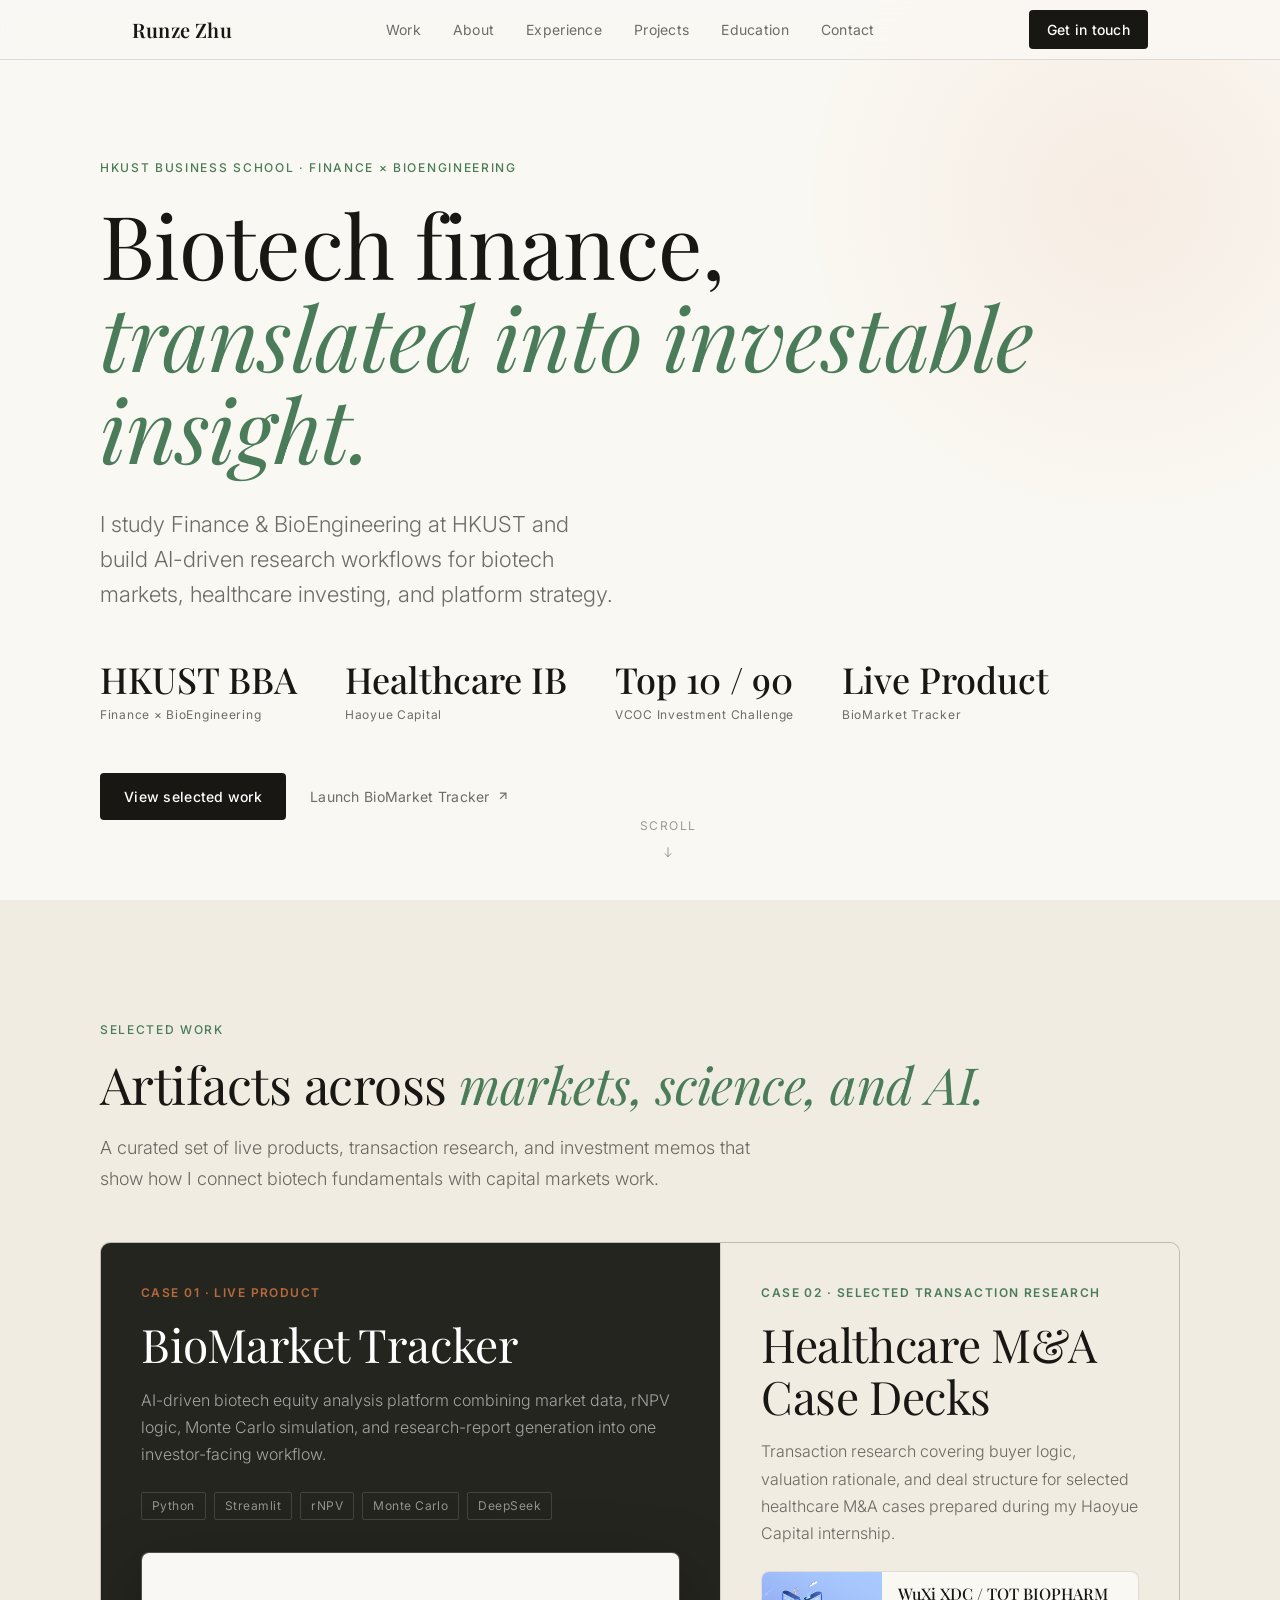
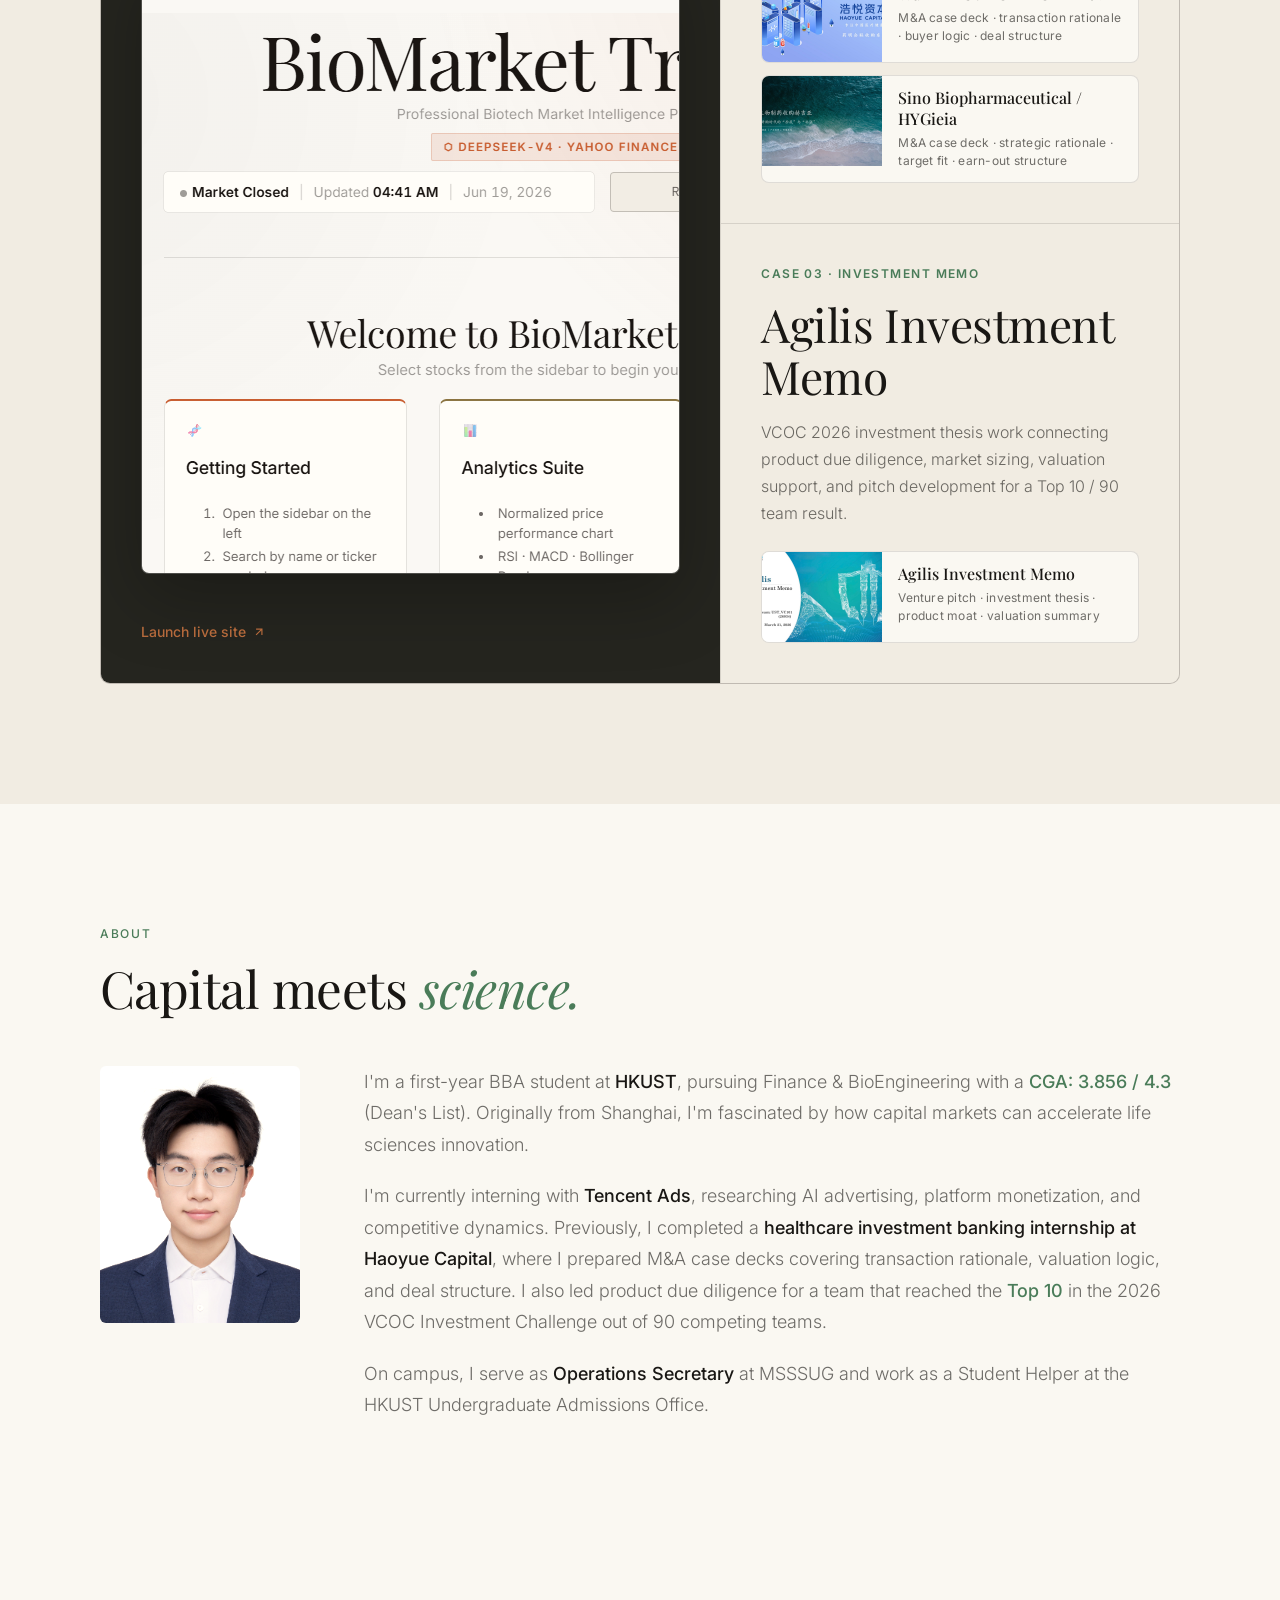
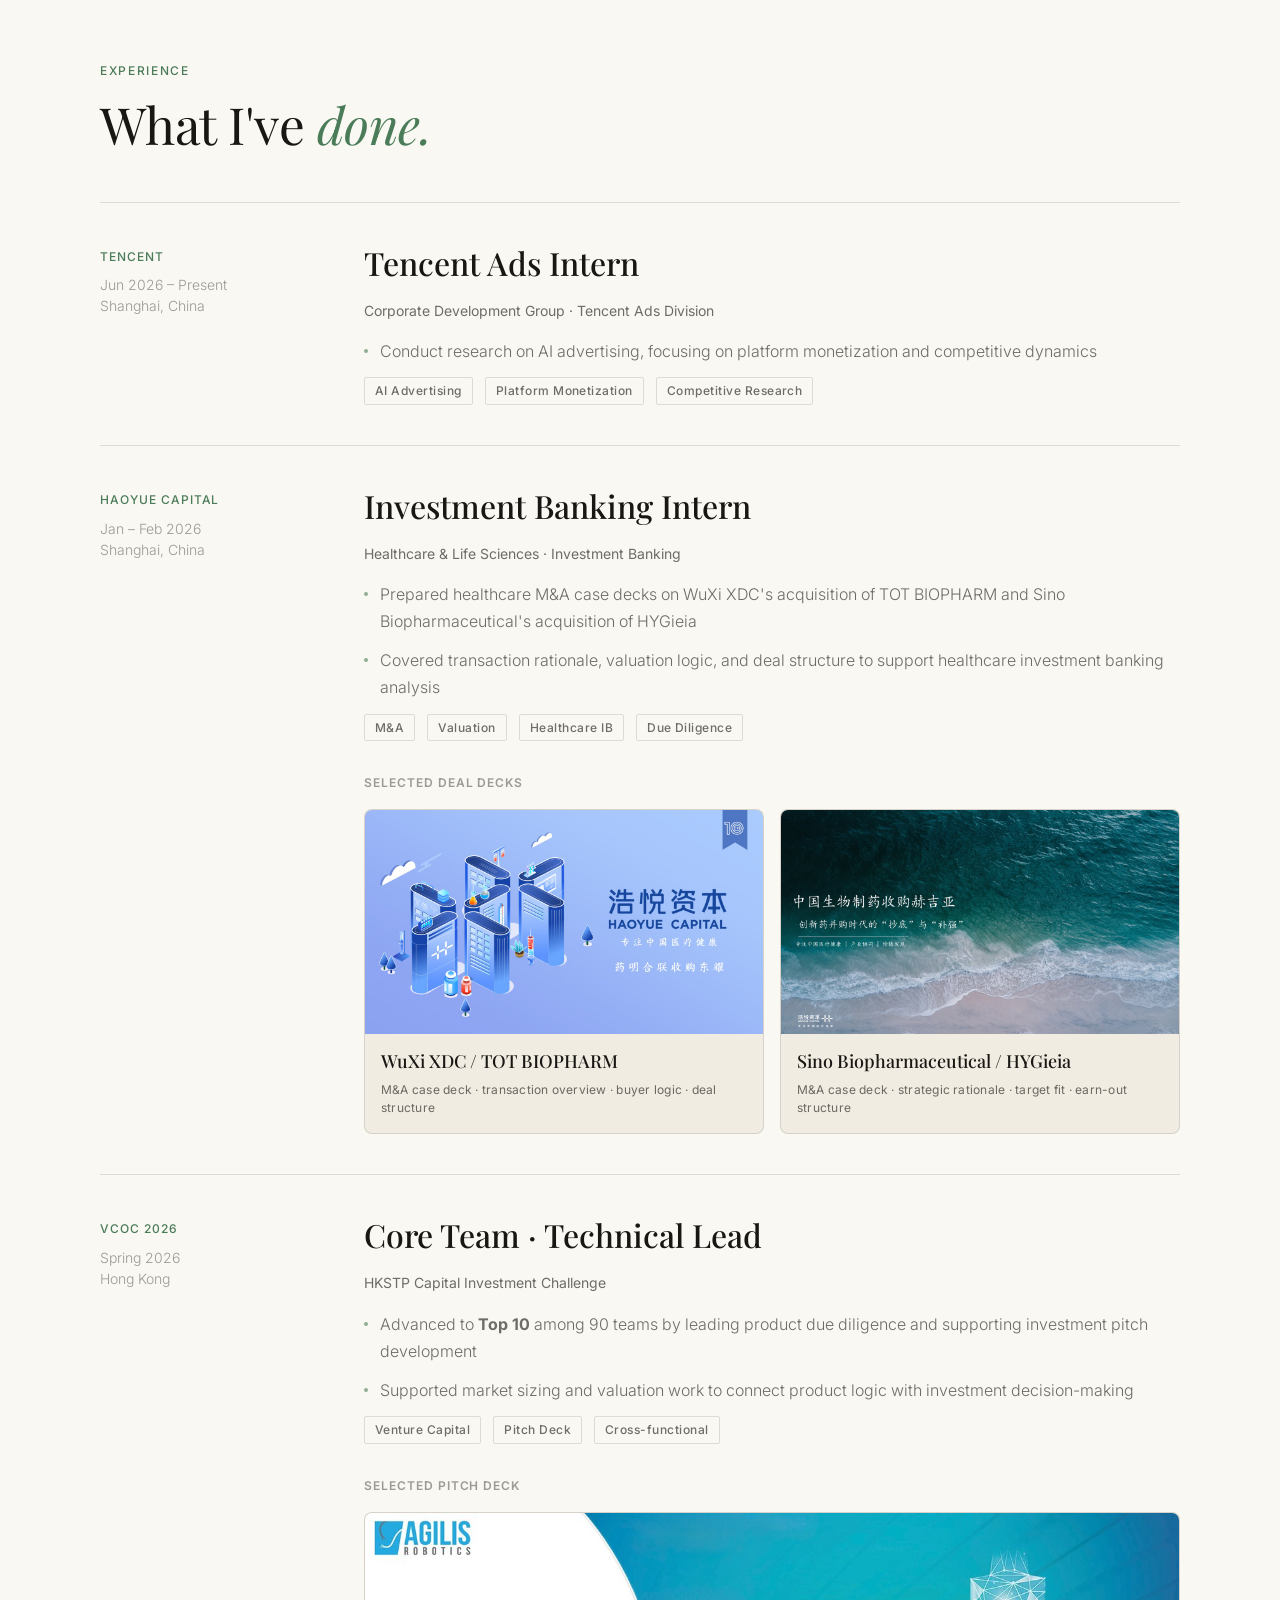
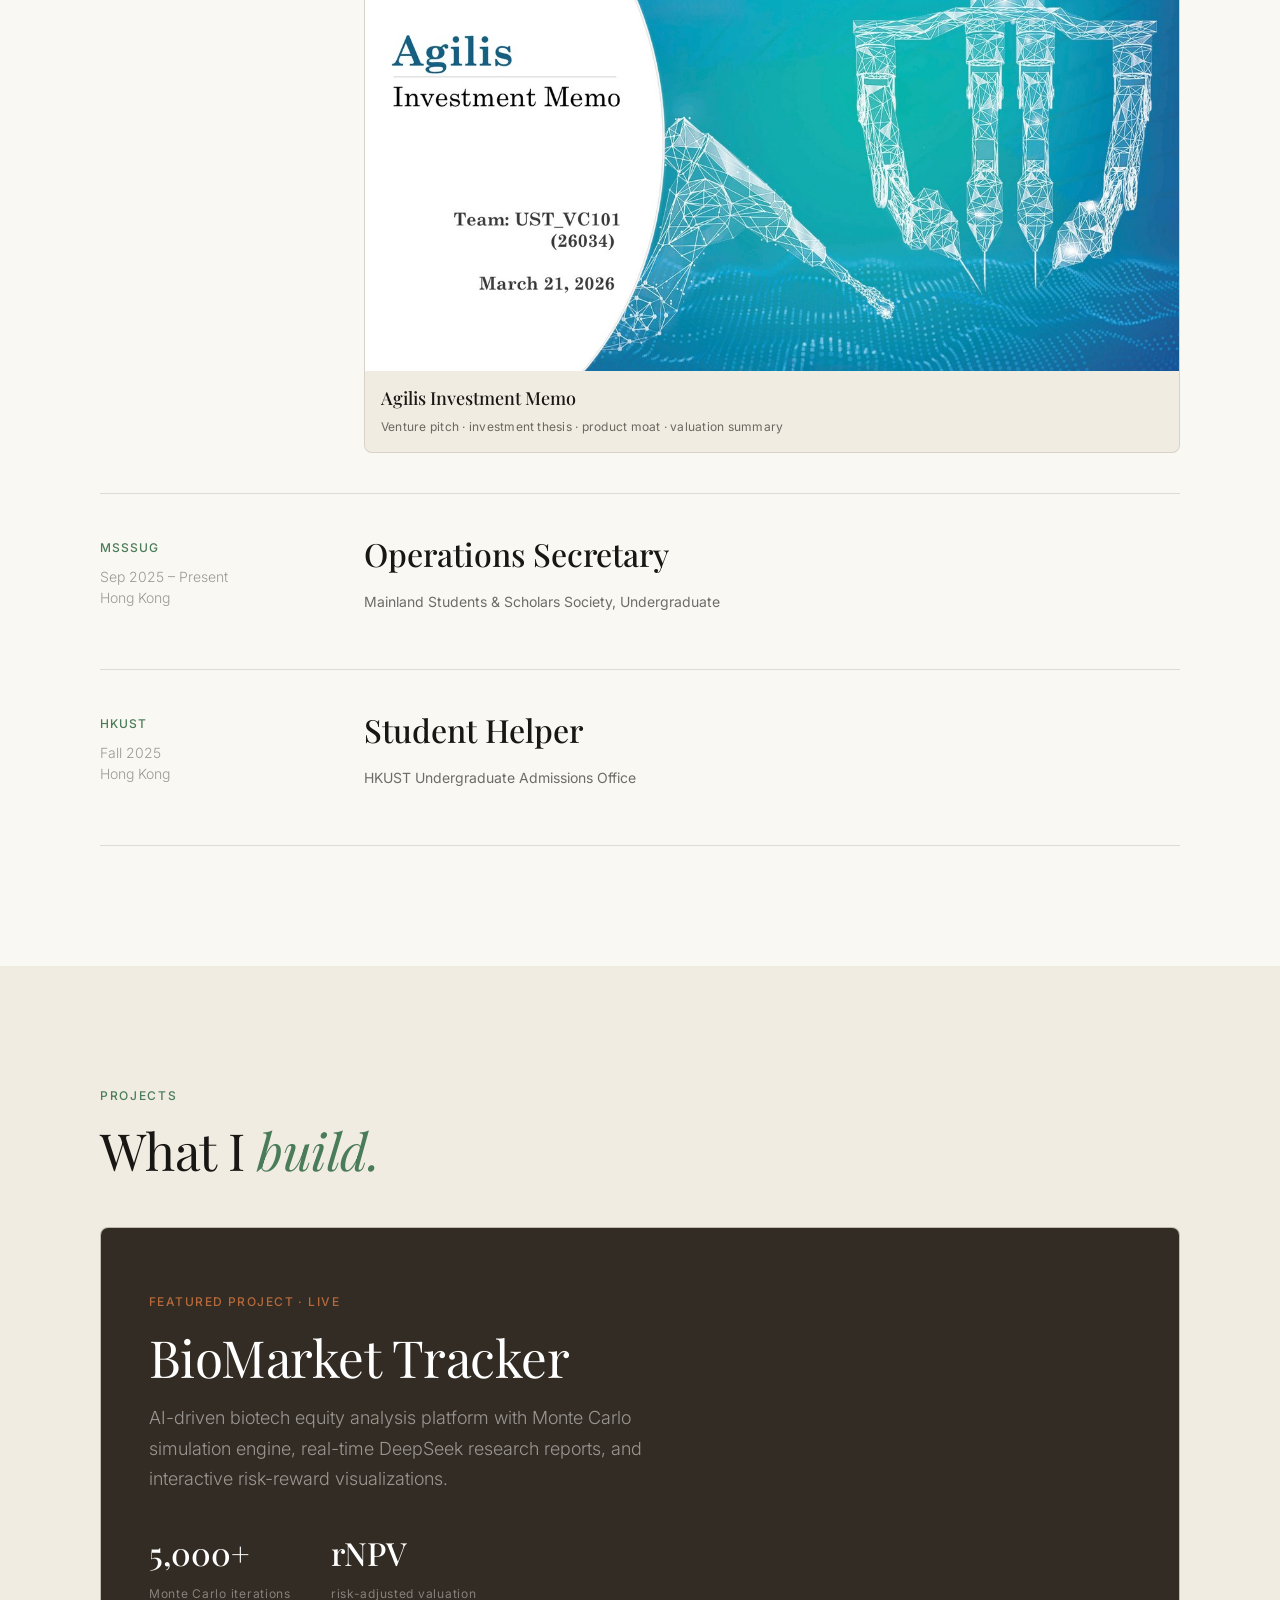
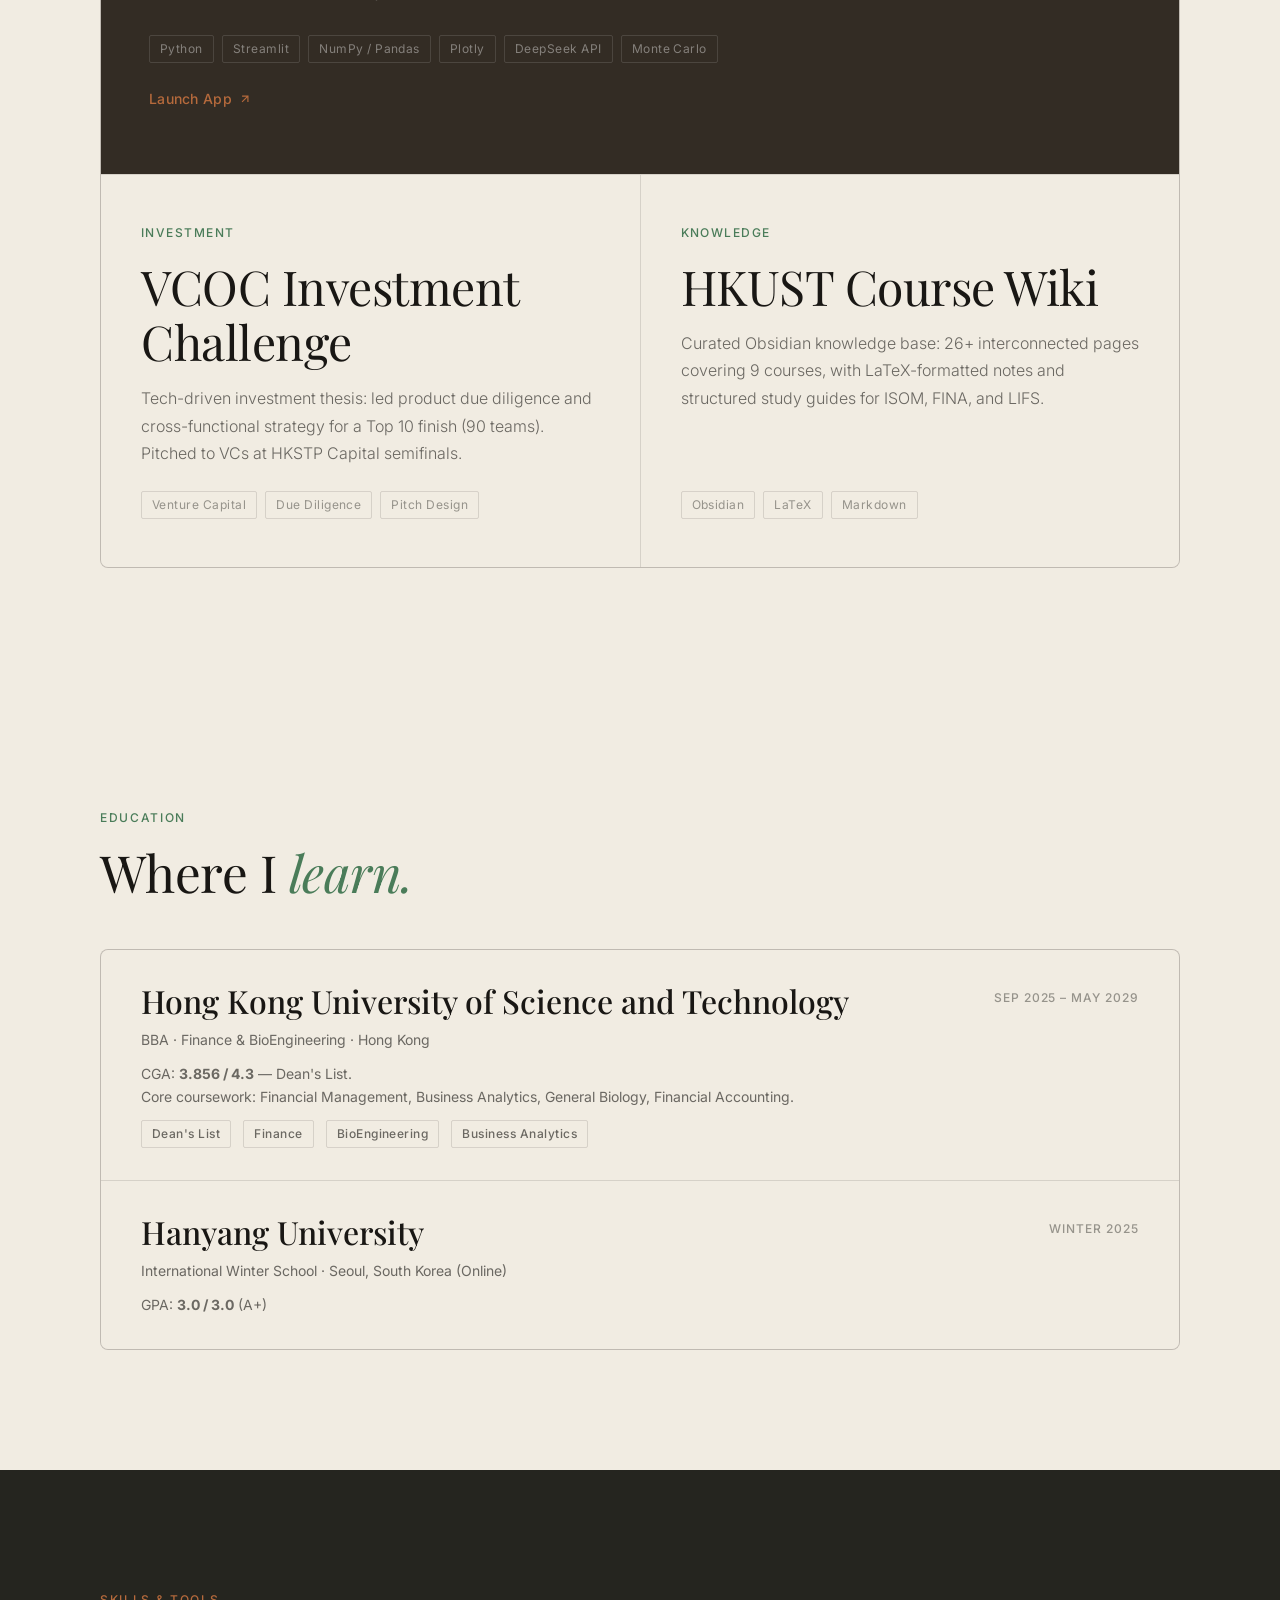
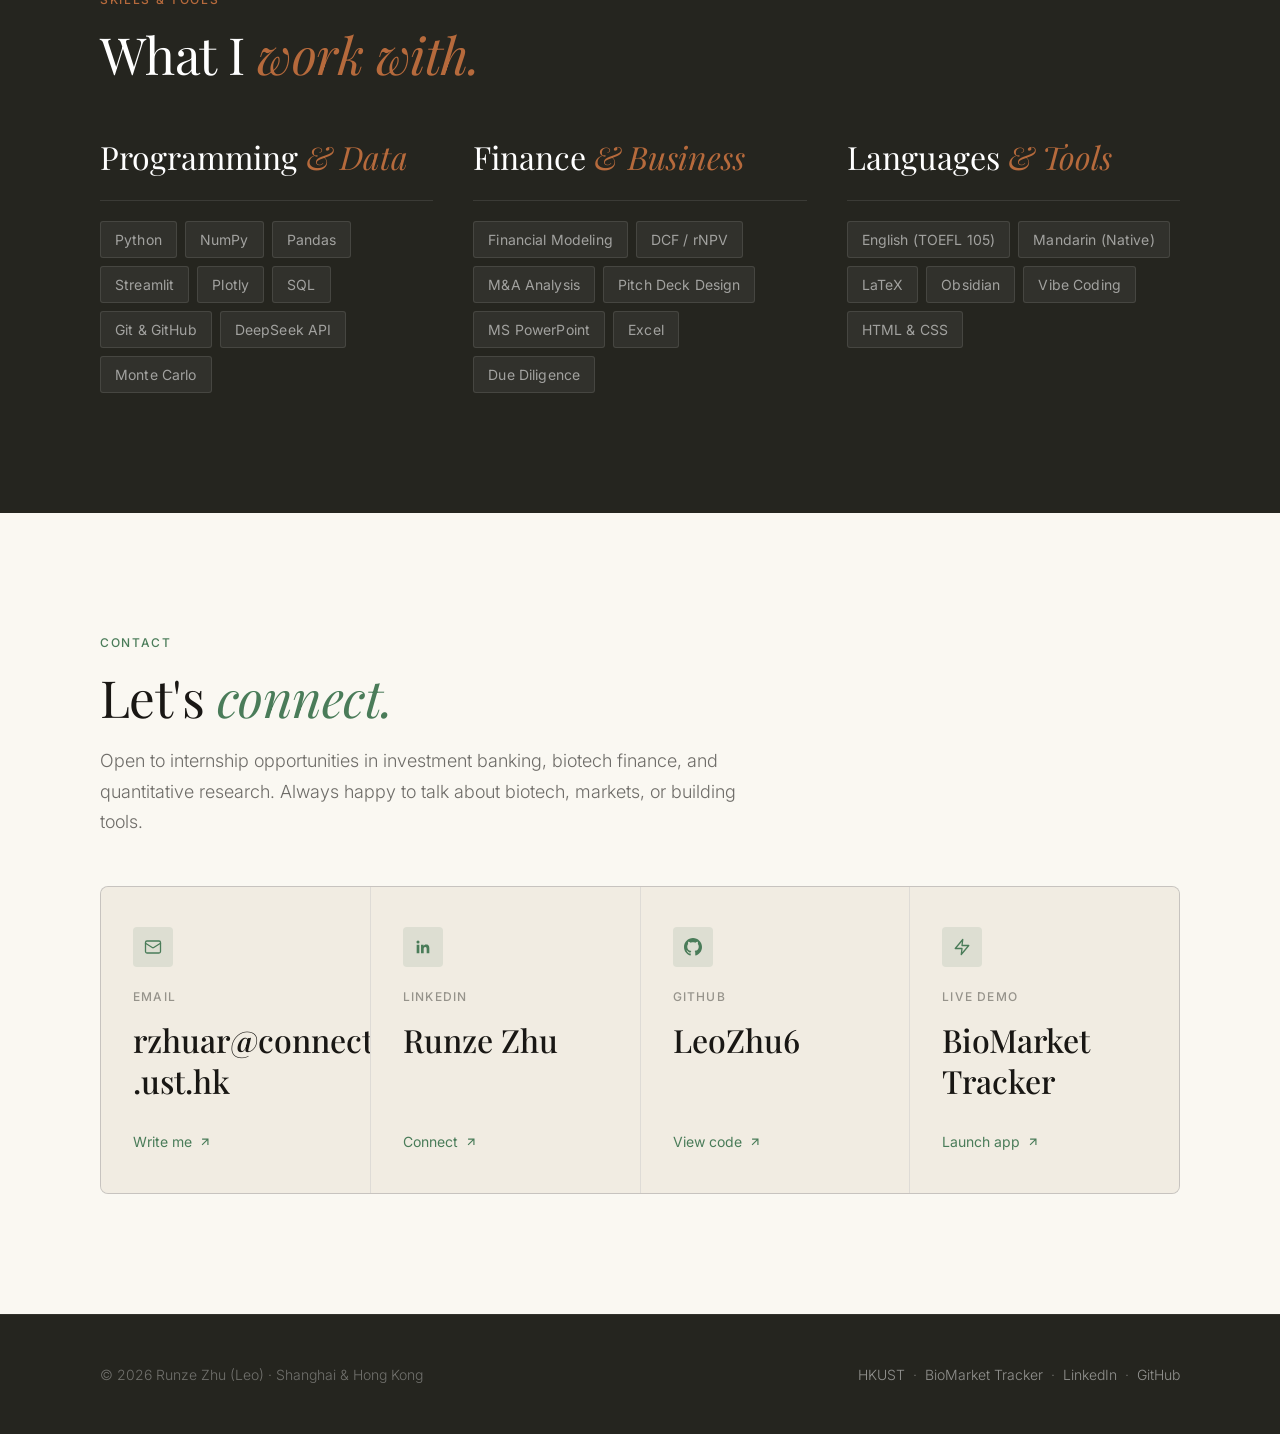
==== index.html @ 8b4eab49 "perf: add image dimensions" ====
<!DOCTYPE html>
<html lang="en">
<head>
<meta charset="UTF-8">
<meta name="viewport" content="width=device-width, initial-scale=1.0">
<meta name="description" content="Runze Zhu is an HKUST BBA student studying Finance and BioEngineering, building AI-driven biotech market analytics tools and working across healthcare investment banking, venture research, and platform strategy.">
<meta property="og:title" content="Runze Zhu — Biotech Finance Builder">
<meta property="og:description" content="Finance, biotechnology, and AI-driven research workflows — from healthcare M&A case decks to BioMarket Tracker.">
<meta property="og:type" content="website">
<meta property="og:url" content="https://leozhu6.github.io/">
<meta name="twitter:card" content="summary_large_image">
<meta name="twitter:title" content="Runze Zhu — Biotech Finance Builder">
<meta name="twitter:description" content="HKUST BBA student building at the intersection of biotech finance and AI analytics.">
<title>Runze Zhu — Biotech Finance Builder</title>
<link rel="preconnect" href="https://fonts.googleapis.com">
<link rel="preconnect" href="https://fonts.gstatic.com" crossorigin>
<link href="https://fonts.googleapis.com/css2?family=Playfair+Display:ital,wght@0,400;0,500;0,600;0,700;1,400;1,500;1,600&family=Inter:wght@300;400;450;500;600&display=swap" rel="stylesheet">
<style>
  /* ============================================
     Anthropic Design System
     ============================================ */
  :root {
    /* Colors */
    --bg:           #FAF8F2;
    --bg-warm:      #F1ECE2;
    --bg-dark:      #25251F;
    --bg-mid:       #E8E0D3;
    --ink:          #191714;
    --ink-60:       rgba(25,23,20,0.62);
    --ink-40:       rgba(25,23,20,0.42);
    --ink-20:       rgba(25,23,20,0.12);
    --accent:       #4A7C59;
    --accent-warm:  #B66A3C;
    --accent-dim:   rgba(74,124,89,0.12);
    --snow:         #ffffff;
    --border:       rgba(25,23,20,0.12);

    /* Typography */
    --serif:  'Playfair Display', 'Georgia', 'Times New Roman', serif;
    --sans:   'Inter', ui-sans-serif, system-ui, -apple-system, sans-serif;

    /* Scale */
    --text-xs:   12px;
    --text-sm:   14px;
    --text-base: 16px;
    --text-md:   18px;
    --text-lg:   22px;
    --text-xl:   32px;
    --text-2xl:  48px;
    --text-3xl:  64px;
    --text-4xl:  88px;

    /* Space */
    --sp-4:   4px;
    --sp-8:   8px;
    --sp-12:  12px;
    --sp-16:  16px;
    --sp-20:  20px;
    --sp-24:  24px;
    --sp-32:  32px;
    --sp-40:  40px;
    --sp-48:  48px;
    --sp-64:  64px;
    --sp-80:  80px;
    --sp-120: 120px;
    --sp-160: 160px;

    /* Layout */
    --max-w: 1080px;
    --max-w-text: 680px;

    /* Motion */
    --ease:  cubic-bezier(0.16, 1, 0.3, 1);
    --ease-out: cubic-bezier(0.0, 0.0, 0.2, 1);
    --dur:   0.6s;
    --dur-fast: 0.2s;
  }

  /* ============================================
     Reset & Base
     ============================================ */
  *, *::before, *::after {
    margin: 0; padding: 0;
    box-sizing: border-box;
  }

  html {
    scroll-behavior: smooth;
    -webkit-font-smoothing: antialiased;
    -moz-osx-font-smoothing: grayscale;
  }

  body {
    font-family: var(--sans);
    font-size: var(--text-base);
    font-weight: 400;
    line-height: 1.65;
    color: var(--ink);
    background: var(--bg);
  }

  .cursor-orb,
  .cursor-ring,
  .cursor-dot {
    position: fixed;
    left: 0;
    top: 0;
    z-index: 999;
    pointer-events: none;
    opacity: 0;
    transform: translate3d(-50%, -50%, 0);
    transition: opacity 0.18s var(--ease-out);
    will-change: transform, opacity;
  }

  .cursor-orb {
    width: 180px;
    height: 180px;
    border-radius: 50%;
    background:
      radial-gradient(circle, rgba(224,120,72,0.22) 0%, rgba(224,120,72,0.08) 38%, transparent 72%);
    mix-blend-mode: multiply;
    filter: blur(1px);
  }

  .cursor-ring {
    width: 38px;
    height: 38px;
    border: 1px solid rgba(26,21,18,0.34);
    border-radius: 50%;
  }

  .cursor-dot {
    width: 7px;
    height: 7px;
    border-radius: 50%;
    background: var(--accent);
  }

  body.cursor-active .cursor-orb,
  body.cursor-active .cursor-ring,
  body.cursor-active .cursor-dot {
    opacity: 1;
  }

  body.cursor-hover .cursor-ring {
    width: 58px;
    height: 58px;
    border-color: rgba(200,93,48,0.62);
  }

  body.cursor-hover .cursor-dot {
    opacity: 0.38;
  }

  img { max-width: 100%; display: block; }

  a:focus-visible,
  button:focus-visible {
    outline: 2px solid var(--accent);
    outline-offset: 4px;
  }

  /* ============================================
     Nav
     ============================================ */
  .nav {
    position: fixed;
    top: 0; left: 0; right: 0;
    z-index: 200;
    height: 60px;
    background: rgba(250,248,244,0.88);
    backdrop-filter: blur(16px) saturate(180%);
    -webkit-backdrop-filter: blur(16px) saturate(180%);
    border-bottom: 1px solid var(--border);
    transition: background var(--dur-fast) var(--ease-out);
  }

  .nav-inner {
    max-width: var(--max-w);
    margin: 0 auto;
    height: 100%;
    padding: 0 var(--sp-32);
    display: flex;
    align-items: center;
    justify-content: space-between;
  }

  .nav-logo {
    font-family: var(--serif);
    font-size: 20px;
    font-weight: 600;
    letter-spacing: 0.01em;
    color: var(--ink);
    text-decoration: none;
  }

  .nav-links {
    display: flex;
    align-items: center;
    gap: var(--sp-32);
    list-style: none;
  }

  .nav-links a {
    font-family: var(--sans);
    font-size: var(--text-sm);
    font-weight: 400;
    letter-spacing: 0.02em;
    color: var(--ink-60);
    text-decoration: none;
    transition: color var(--dur-fast) var(--ease-out);
  }

  .nav-links a:hover { color: var(--ink); }

  .nav-btn {
    font-family: var(--sans);
    font-size: var(--text-sm);
    font-weight: 500;
    letter-spacing: 0.02em;
    color: var(--snow);
    background: var(--ink);
    padding: 8px 18px;
    border-radius: 4px;
    text-decoration: none;
    transition: background var(--dur-fast) var(--ease-out);
  }

  .nav-btn:hover { background: var(--accent); }

  /* ============================================
     Scroll Reveal — base state
     ============================================ */
  .reveal {
    opacity: 0;
    transform: translateY(28px);
    transition: opacity var(--dur) var(--ease), transform var(--dur) var(--ease);
  }

  .reveal.visible {
    opacity: 1;
    transform: translateY(0);
  }

  .reveal-delay-1 { transition-delay: 0.10s; }
  .reveal-delay-2 { transition-delay: 0.20s; }
  .reveal-delay-3 { transition-delay: 0.30s; }
  .reveal-delay-4 { transition-delay: 0.40s; }
  .reveal-delay-5 { transition-delay: 0.50s; }

  /* ============================================
     Hero
     ============================================ */
  .hero {
    min-height: 100vh;
    display: flex;
    flex-direction: column;
    justify-content: flex-end;
    padding: 140px var(--sp-32) var(--sp-80);
    background: var(--bg);
    position: relative;
    overflow: hidden;
  }

  /* Subtle warm gradient orb */
  .hero::before {
    content: '';
    position: absolute;
    top: -120px; right: -160px;
    width: 640px; height: 640px;
    background: radial-gradient(circle, rgba(200,93,48,0.08) 0%, transparent 70%);
    pointer-events: none;
    animation: orb-drift 12s ease-in-out infinite alternate;
  }

  @keyframes orb-drift {
    from { transform: translate(0, 0) scale(1); }
    to   { transform: translate(-40px, 40px) scale(1.08); }
  }

  .hero-inner {
    max-width: var(--max-w);
    margin: 0 auto;
    width: 100%;
  }

  .hero-label {
    font-family: var(--sans);
    font-size: var(--text-xs);
    font-weight: 500;
    letter-spacing: 0.14em;
    text-transform: uppercase;
    color: var(--accent);
    margin-bottom: var(--sp-20);
    opacity: 0;
    animation: fade-up 0.8s var(--ease) 0.1s forwards;
  }

  .hero-title {
    font-family: var(--serif);
    font-size: clamp(52px, 8vw, var(--text-4xl));
    font-weight: 300;
    line-height: 1.05;
    letter-spacing: -0.01em;
    color: var(--ink);
    margin-bottom: var(--sp-32);
    opacity: 0;
    animation: fade-up 0.9s var(--ease) 0.25s forwards;
  }

  .hero-title em {
    font-style: italic;
    color: var(--accent);
  }

  .hero-sub {
    font-family: var(--sans);
    font-size: var(--text-lg);
    font-weight: 300;
    line-height: 1.6;
    color: var(--ink-60);
    max-width: 520px;
    margin-bottom: var(--sp-48);
    opacity: 0;
    animation: fade-up 0.9s var(--ease) 0.4s forwards;
  }

  .hero-stats {
    display: flex;
    gap: var(--sp-48);
    margin-bottom: var(--sp-48);
    opacity: 0;
    animation: fade-up 0.9s var(--ease) 0.55s forwards;
  }

  .hero-stats--proof {
    flex-wrap: wrap;
  }

  .hero-stat {
    min-width: 96px;
  }

  .hero-stat-val {
    font-family: var(--serif);
    font-size: var(--text-2xl);
    font-weight: 500;
    line-height: 1;
    color: var(--ink);
    display: block;
  }

  .hero-stats--proof .hero-stat-val {
    font-size: clamp(24px, 3vw, 36px);
    line-height: 1.08;
  }

  .hero-stat-val[data-count] {
    font-family: var(--serif);
    font-weight: 500;
    font-variant-numeric: lining-nums tabular-nums;
    font-feature-settings: "lnum" 1, "tnum" 1;
    letter-spacing: 0;
  }

  .hero-stat-lbl {
    font-family: var(--sans);
    font-size: var(--text-xs);
    font-weight: 400;
    letter-spacing: 0.06em;
    color: var(--ink-60);
    margin-top: 6px;
    display: block;
  }

  .hero-actions {
    display: flex;
    align-items: center;
    gap: var(--sp-24);
    opacity: 0;
    animation: fade-up 0.9s var(--ease) 0.65s forwards;
  }

  .btn-primary {
    font-family: var(--sans);
    font-size: var(--text-sm);
    font-weight: 500;
    letter-spacing: 0.02em;
    color: var(--snow);
    background: var(--ink);
    padding: 12px 24px;
    border-radius: 4px;
    text-decoration: none;
    transition: background var(--dur-fast) var(--ease-out),
                transform var(--dur-fast) var(--ease-out);
  }

  .btn-primary:hover {
    background: var(--accent);
    transform: translateY(-1px);
  }

  .btn-text {
    font-family: var(--sans);
    font-size: var(--text-sm);
    font-weight: 400;
    letter-spacing: 0.02em;
    color: var(--ink-60);
    text-decoration: none;
    display: flex;
    align-items: center;
    gap: 6px;
    transition: color var(--dur-fast) var(--ease-out);
  }

  .btn-text:hover { color: var(--ink); }

  .btn-text svg {
    width: 14px; height: 14px;
    transition: transform var(--dur-fast) var(--ease-out);
  }

  .btn-text:hover svg { transform: translateX(3px); }

  .hero-rule {
    position: absolute;
    bottom: var(--sp-40);
    left: var(--sp-32);
    right: var(--sp-32);
    max-width: var(--max-w);
    margin: 0 auto;
    display: flex;
    align-items: center;
    gap: var(--sp-16);
    opacity: 0;
    animation: fade-up 0.9s var(--ease) 0.9s forwards;
  }

  /* Can't make hero-rule relative inside absolute parent, use simpler approach */
  .hero-scroll-line {
    position: absolute;
    bottom: var(--sp-40);
    left: 50%;
    transform: translateX(-50%);
    display: flex;
    flex-direction: column;
    align-items: center;
    gap: var(--sp-8);
    opacity: 0;
    animation: fade-up 0.9s var(--ease) 0.9s forwards;
  }

  .hero-scroll-line span {
    font-family: var(--sans);
    font-size: var(--text-xs);
    letter-spacing: 0.12em;
    text-transform: uppercase;
    color: var(--ink-40);
  }

  .hero-scroll-line svg {
    width: 16px; height: 16px;
    color: var(--ink-40);
    animation: scroll-bounce 2s ease-in-out infinite;
  }

  @keyframes scroll-bounce {
    0%, 100% { transform: translateY(0); }
    50%       { transform: translateY(6px); }
  }

  @keyframes fade-up {
    from { opacity: 0; transform: translateY(24px); }
    to   { opacity: 1; transform: translateY(0); }
  }

  /* ============================================
     Section Layout
     ============================================ */
  .section {
    padding: var(--sp-120) var(--sp-32);
  }

  .section--bg { background: var(--bg); }
  .section--warm { background: var(--bg-warm); }
  .section--mid { background: var(--bg-mid); }
  .section--dark { background: var(--bg-dark); }

  .section-inner {
    max-width: var(--max-w);
    margin: 0 auto;
  }

  .section-eyebrow {
    font-family: var(--sans);
    font-size: var(--text-xs);
    font-weight: 500;
    letter-spacing: 0.14em;
    text-transform: uppercase;
    color: var(--accent);
    margin-bottom: var(--sp-16);
  }

  .section--dark .section-eyebrow { color: var(--accent-warm); }

  .section-title {
    font-family: var(--serif);
    font-size: clamp(var(--text-2xl), 4vw, var(--text-3xl));
    font-weight: 300;
    line-height: 1.12;
    letter-spacing: -0.01em;
    color: var(--ink);
    margin-bottom: var(--sp-20);
  }

  .section--dark .section-title { color: var(--snow); }

  .section-title em { font-style: italic; color: var(--accent); }
  .section--dark .section-title em { color: var(--accent-warm); }

  .section-body {
    font-family: var(--sans);
    font-size: var(--text-md);
    font-weight: 300;
    line-height: 1.7;
    color: var(--ink-60);
    max-width: var(--max-w-text);
  }

  .section--dark .section-body { color: rgba(255,255,255,0.55); }

  .hr {
    border: none;
    border-top: 1px solid var(--border);
    margin: var(--sp-64) 0;
  }

  /* ============================================
     About
     ============================================ */
  .about-layout {
    display: grid;
    grid-template-columns: 200px 1fr;
    gap: var(--sp-64);
    align-items: start;
    margin-top: var(--sp-48);
  }

  .about-photo {
    width: 200px;
    border-radius: 6px;
    overflow: hidden;
    filter: sepia(12%) contrast(1.04);
  }

  .about-photo img {
    width: 100%;
    height: auto;
    display: block;
    transition: filter var(--dur) var(--ease);
  }

  .about-photo:hover img { filter: none; }

  .about-text p {
    font-family: var(--sans);
    font-size: var(--text-md);
    font-weight: 300;
    line-height: 1.75;
    color: var(--ink-60);
    margin-bottom: var(--sp-20);
  }

  .about-text p:last-child { margin-bottom: 0; }

  .hl { color: var(--ink); font-weight: 500; }
  .hl-accent { color: var(--accent); font-weight: 500; }

  /* ============================================
     Education
     ============================================ */
  .edu-grid {
    display: flex;
    flex-direction: column;
    gap: 1px;
    background: var(--border);
    border: 1px solid var(--border);
    border-radius: 8px;
    overflow: hidden;
    margin-top: var(--sp-48);
  }

  .edu-row {
    background: var(--bg-warm);
    padding: var(--sp-32) var(--sp-40);
    display: grid;
    grid-template-columns: 1fr auto;
    gap: var(--sp-24);
    align-items: start;
    transition: background var(--dur-fast) var(--ease-out);
  }

  .edu-row:hover { background: var(--bg-mid); }

  .edu-school {
    font-family: var(--serif);
    font-size: var(--text-xl);
    font-weight: 500;
    line-height: 1.2;
    color: var(--ink);
    margin-bottom: var(--sp-8);
  }

  .edu-degree {
    font-family: var(--sans);
    font-size: var(--text-sm);
    font-weight: 400;
    color: var(--ink-60);
    margin-bottom: var(--sp-12);
  }

  .edu-note {
    font-family: var(--sans);
    font-size: var(--text-sm);
    color: var(--ink-60);
    line-height: 1.6;
  }

  .edu-date {
    font-family: var(--sans);
    font-size: var(--text-xs);
    font-weight: 500;
    letter-spacing: 0.08em;
    color: var(--ink-40);
    text-transform: uppercase;
    white-space: nowrap;
    margin-top: 6px;
  }

  .tag {
    display: inline-block;
    font-family: var(--sans);
    font-size: var(--text-xs);
    font-weight: 500;
    letter-spacing: 0.04em;
    color: var(--ink-60);
    border: 1px solid var(--border);
    padding: 3px 10px;
    border-radius: 2px;
    margin-right: var(--sp-8);
    margin-top: var(--sp-12);
    transition: all var(--dur-fast) var(--ease-out);
  }

  .tag:hover {
    background: var(--accent);
    color: var(--snow);
    border-color: var(--accent);
  }

  /* ============================================
     Experience
     ============================================ */
  .exp-list {
    display: flex;
    flex-direction: column;
    gap: 0;
    margin-top: var(--sp-48);
  }

  .exp-item {
    padding: var(--sp-40) 0;
    border-top: 1px solid var(--border);
    display: grid;
    grid-template-columns: 200px 1fr;
    gap: var(--sp-64);
    cursor: default;
  }

  .exp-item:last-child { border-bottom: 1px solid var(--border); }

  .exp-meta {
    padding-top: 4px;
  }

  .exp-org {
    font-family: var(--sans);
    font-size: var(--text-xs);
    font-weight: 500;
    letter-spacing: 0.08em;
    text-transform: uppercase;
    color: var(--accent);
    margin-bottom: var(--sp-8);
  }

  .exp-date {
    font-family: var(--sans);
    font-size: var(--text-sm);
    font-weight: 300;
    color: var(--ink-40);
    line-height: 1.5;
  }

  .exp-title {
    font-family: var(--serif);
    font-size: var(--text-xl);
    font-weight: 500;
    line-height: 1.25;
    color: var(--ink);
    margin-bottom: var(--sp-16);
    transition: color var(--dur-fast) var(--ease-out);
  }

  .exp-item:hover .exp-title { color: var(--accent); }

  .exp-role {
    font-family: var(--sans);
    font-size: var(--text-sm);
    font-weight: 400;
    color: var(--ink-60);
    margin-bottom: var(--sp-16);
  }

  .exp-bullets {
    list-style: none;
    display: flex;
    flex-direction: column;
    gap: var(--sp-12);
  }

  .exp-bullets li {
    font-family: var(--sans);
    font-size: var(--text-base);
    font-weight: 300;
    line-height: 1.7;
    color: var(--ink-60);
    padding-left: var(--sp-16);
    position: relative;
  }

  .exp-bullets li::before {
    content: '';
    position: absolute;
    left: 0;
    top: 11px;
    width: 4px; height: 4px;
    border-radius: 50%;
    background: var(--accent);
    opacity: 0.6;
  }

  .deal-decks {
    margin-top: var(--sp-32);
  }

  .deal-decks-title {
    font-family: var(--sans);
    font-size: var(--text-xs);
    font-weight: 600;
    letter-spacing: 0.08em;
    text-transform: uppercase;
    color: var(--ink-40);
    margin-bottom: var(--sp-16);
  }

  .deal-deck-grid {
    display: grid;
    grid-template-columns: repeat(auto-fit, minmax(240px, 1fr));
    gap: var(--sp-16);
  }

  .deal-deck-card {
    appearance: none;
    border: 1px solid var(--border);
    background: var(--bg-warm);
    border-radius: 8px;
    overflow: hidden;
    padding: 0;
    text-align: left;
    cursor: pointer;
    transition: transform var(--dur-fast) var(--ease-out),
                border-color var(--dur-fast) var(--ease-out),
                background var(--dur-fast) var(--ease-out);
  }

  .deal-deck-card:hover {
    transform: translateY(-2px);
    border-color: rgba(200,93,48,0.32);
    background: var(--snow);
  }

  .deal-deck-cover {
    aspect-ratio: 16 / 9;
    background: var(--bg-mid);
    overflow: hidden;
  }

  .deal-deck-cover img {
    width: 100%;
    height: 100%;
    object-fit: cover;
  }

  .deal-deck-copy {
    padding: var(--sp-16);
  }

  .deal-deck-name {
    font-family: var(--serif);
    font-size: var(--text-md);
    font-weight: 500;
    line-height: 1.3;
    color: var(--ink);
    margin-bottom: var(--sp-8);
  }

  .deal-deck-meta {
    font-family: var(--sans);
    font-size: var(--text-xs);
    font-weight: 400;
    letter-spacing: 0.02em;
    color: var(--ink-60);
    line-height: 1.5;
  }

  .deck-modal {
    position: fixed;
    inset: 0;
    z-index: 1000;
    display: none;
    background: rgba(26,21,18,0.82);
    backdrop-filter: blur(18px);
    -webkit-backdrop-filter: blur(18px);
    padding: var(--sp-32);
  }

  .deck-modal.open {
    display: grid;
    place-items: center;
  }

  .deck-viewer {
    width: min(1120px, 100%);
    max-height: calc(100vh - 64px);
    display: grid;
    gap: var(--sp-16);
  }

  .deck-viewer-top {
    display: flex;
    align-items: center;
    justify-content: space-between;
    gap: var(--sp-16);
    color: var(--snow);
  }

  .deck-viewer-title {
    font-family: var(--serif);
    font-size: var(--text-lg);
    font-weight: 500;
    line-height: 1.25;
  }

  .deck-viewer-count {
    font-family: var(--sans);
    font-size: var(--text-xs);
    letter-spacing: 0.08em;
    text-transform: uppercase;
    color: rgba(255,255,255,0.62);
    margin-top: 3px;
  }

  .deck-icon-btn {
    width: 40px;
    height: 40px;
    border: 1px solid rgba(255,255,255,0.22);
    border-radius: 50%;
    background: rgba(255,255,255,0.08);
    color: var(--snow);
    display: inline-grid;
    place-items: center;
    cursor: pointer;
    transition: background var(--dur-fast) var(--ease-out),
                border-color var(--dur-fast) var(--ease-out);
  }

  .deck-icon-btn:hover {
    background: rgba(255,255,255,0.16);
    border-color: rgba(255,255,255,0.42);
  }

  .deck-icon-btn svg {
    width: 18px;
    height: 18px;
    stroke: currentColor;
  }

  .deck-slide-frame {
    position: relative;
    background: var(--snow);
    border-radius: 8px;
    overflow: hidden;
    box-shadow: 0 24px 80px rgba(0,0,0,0.35);
  }

  .deck-slide-frame img {
    width: 100%;
    aspect-ratio: 16 / 9;
    object-fit: contain;
    background: var(--snow);
  }

  .deck-slide-frame img {
    cursor: pointer;
  }

  .deck-side-btn {
    position: absolute;
    top: 50%;
    transform: translateY(-50%);
    width: 44px;
    height: 44px;
    border: 1px solid rgba(26,21,18,0.14);
    background: rgba(255,255,255,0.86);
    color: var(--ink);
    box-shadow: 0 8px 28px rgba(26,21,18,0.16);
  }

  .deck-side-btn:hover {
    background: var(--snow);
    border-color: rgba(200,93,48,0.38);
  }

  .deck-side-btn--prev { left: var(--sp-16); }
  .deck-side-btn--next { right: var(--sp-16); }

  .deck-viewer-controls {
    display: flex;
    justify-content: center;
    gap: var(--sp-16);
  }

  /* ============================================
     Selected Work
     ============================================ */
  .selected-work-grid {
    display: grid;
    grid-template-columns: 1.15fr 0.85fr;
    gap: 1px;
    background: var(--border);
    border: 1px solid var(--border);
    border-radius: 10px;
    overflow: hidden;
    margin-top: var(--sp-48);
  }

  .work-card {
    background: var(--bg-warm);
    padding: var(--sp-40);
    display: flex;
    flex-direction: column;
    min-height: 340px;
    position: relative;
    overflow: hidden;
  }

  .work-card--featured {
    background: var(--bg-dark);
    color: var(--snow);
    grid-row: span 2;
  }

  .work-card-label {
    font-family: var(--sans);
    font-size: var(--text-xs);
    font-weight: 600;
    letter-spacing: 0.12em;
    text-transform: uppercase;
    color: var(--accent);
    margin-bottom: var(--sp-16);
  }

  .work-card--featured .work-card-label { color: var(--accent-warm); }

  .work-card-title {
    font-family: var(--serif);
    font-size: clamp(var(--text-xl), 3.6vw, var(--text-2xl));
    font-weight: 400;
    line-height: 1.12;
    letter-spacing: -0.01em;
    color: var(--ink);
    margin-bottom: var(--sp-16);
  }

  .work-card--featured .work-card-title { color: var(--snow); }

  .work-card-desc {
    font-family: var(--sans);
    font-size: var(--text-base);
    font-weight: 300;
    line-height: 1.7;
    color: var(--ink-60);
  }

  .work-card--featured .work-card-desc { color: rgba(255,255,255,0.58); }

  .work-card-meta {
    display: flex;
    flex-wrap: wrap;
    gap: var(--sp-8);
    margin-top: var(--sp-24);
  }

  .work-card--featured .project-tag {
    color: rgba(255,255,255,0.50);
    border-color: rgba(255,255,255,0.14);
  }

  .work-card-visual {
    margin-top: var(--sp-32);
    border: 1px solid rgba(255,255,255,0.14);
    border-radius: 8px;
    overflow: hidden;
    background: rgba(255,255,255,0.06);
    box-shadow: 0 24px 70px rgba(0,0,0,0.25);
  }

  .work-card-visual img {
    width: 100%;
    aspect-ratio: 16 / 9;
    object-fit: cover;
  }

  .work-card-actions {
    margin-top: auto;
    padding-top: var(--sp-24);
    display: flex;
    flex-wrap: wrap;
    gap: var(--sp-12);
  }

  .work-card-link {
    display: inline-flex;
    align-items: center;
    gap: 6px;
    font-family: var(--sans);
    font-size: var(--text-sm);
    font-weight: 500;
    color: var(--accent-warm);
    text-decoration: none;
  }

  .work-card-link svg {
    width: 14px;
    height: 14px;
    transition: transform var(--dur-fast) var(--ease-out);
  }

  .work-card-link:hover svg { transform: translate(2px, -2px); }

  .work-deck-list {
    display: grid;
    gap: var(--sp-12);
    margin-top: var(--sp-24);
  }

  .work-deck-list .deal-deck-card {
    display: grid;
    grid-template-columns: 120px 1fr;
    background: var(--bg);
  }

  .work-deck-list .deal-deck-cover {
    aspect-ratio: 4 / 3;
  }

  .work-deck-list .deal-deck-copy {
    padding: var(--sp-12) var(--sp-16);
  }

  .work-deck-list .deal-deck-name {
    font-size: var(--text-base);
    margin-bottom: 4px;
  }

  /* ============================================
     Projects
     ============================================ */
  .projects-grid {
    display: grid;
    grid-template-columns: 1fr 1fr;
    gap: 1px;
    background: var(--border);
    border: 1px solid var(--border);
    border-radius: 8px;
    overflow: hidden;
    margin-top: var(--sp-48);
  }

  .project-card {
    background: var(--bg-warm);
    padding: var(--sp-48) var(--sp-40);
    text-decoration: none;
    display: flex;
    flex-direction: column;
    transition: background var(--dur-fast) var(--ease-out);
    position: relative;
    overflow: hidden;
  }

  .project-card::after {
    content: '';
    position: absolute;
    bottom: 0; left: 0; right: 0;
    height: 2px;
    background: var(--accent);
    transform: scaleX(0);
    transform-origin: left;
    transition: transform var(--dur) var(--ease);
  }

  .project-card:hover { background: var(--bg-mid); }
  .project-card:hover::after { transform: scaleX(1); }

  .project-card--featured {
    grid-column: 1 / -1;
    background: #332C24;
    padding: var(--sp-64) var(--sp-48);
  }

  .project-card--featured:hover { background: #3A3229; }

  .project-card--featured::after { background: var(--accent-warm); }

  .project-eyebrow {
    font-family: var(--sans);
    font-size: var(--text-xs);
    font-weight: 500;
    letter-spacing: 0.12em;
    text-transform: uppercase;
    color: var(--accent);
    margin-bottom: var(--sp-16);
  }

  .project-card--featured .project-eyebrow { color: var(--accent-warm); }

  .project-title {
    font-family: var(--serif);
    font-size: var(--text-2xl);
    font-weight: 400;
    line-height: 1.15;
    letter-spacing: -0.01em;
    color: var(--ink);
    margin-bottom: var(--sp-16);
  }

  .project-card--featured .project-title {
    font-size: clamp(var(--text-2xl), 4vw, var(--text-3xl));
    color: var(--snow);
  }

  .project-desc {
    font-family: var(--sans);
    font-size: var(--text-base);
    font-weight: 300;
    line-height: 1.7;
    color: var(--ink-60);
    flex: 1;
  }

  .project-card--featured .project-desc {
    color: rgba(255,255,255,0.50);
    font-size: var(--text-md);
    max-width: 540px;
  }

  .project-metrics {
    display: flex;
    gap: var(--sp-40);
    margin-top: var(--sp-32);
    margin-bottom: var(--sp-8);
  }

  .project-metric-val {
    font-family: var(--serif);
    font-size: var(--text-xl);
    font-weight: 500;
    color: var(--snow);
    display: block;
  }

  .project-metric-lbl {
    font-family: var(--sans);
    font-size: var(--text-xs);
    font-weight: 400;
    letter-spacing: 0.06em;
    color: rgba(255,255,255,0.40);
    margin-top: 4px;
    display: block;
  }

  .project-tags {
    display: flex;
    flex-wrap: wrap;
    gap: var(--sp-8);
    margin-top: var(--sp-24);
  }

  .project-tag {
    font-family: var(--sans);
    font-size: var(--text-xs);
    font-weight: 400;
    letter-spacing: 0.04em;
    color: var(--ink-40);
    border: 1px solid var(--border);
    padding: 3px 10px;
    border-radius: 2px;
  }

  .project-card--featured .project-tag {
    color: rgba(255,255,255,0.40);
    border-color: rgba(255,255,255,0.12);
  }

  .project-link {
    display: inline-flex;
    align-items: center;
    gap: 6px;
    font-family: var(--sans);
    font-size: var(--text-sm);
    font-weight: 500;
    letter-spacing: 0.02em;
    color: var(--accent-warm);
    text-decoration: none;
    margin-top: var(--sp-24);
  }

  .project-link svg {
    width: 14px; height: 14px;
    transition: transform var(--dur-fast) var(--ease-out);
  }

  .project-card:hover .project-link svg { transform: translate(2px, -2px); }

  /* ============================================
     Skills
     ============================================ */
  .skills-layout {
    display: grid;
    grid-template-columns: repeat(3, 1fr);
    gap: var(--sp-40);
    margin-top: var(--sp-48);
  }

  .skill-group-title {
    font-family: var(--serif);
    font-size: var(--text-xl);
    font-weight: 400;
    color: var(--snow);
    margin-bottom: var(--sp-20);
    padding-bottom: var(--sp-16);
    border-bottom: 1px solid rgba(255,255,255,0.10);
  }

  .skill-group-title em { font-style: italic; color: var(--accent-warm); }

  .skill-chips {
    display: flex;
    flex-wrap: wrap;
    gap: var(--sp-8);
  }

  .skill-chip {
    font-family: var(--sans);
    font-size: var(--text-sm);
    font-weight: 400;
    letter-spacing: 0.01em;
    color: rgba(255,255,255,0.55);
    background: rgba(255,255,255,0.06);
    border: 1px solid rgba(255,255,255,0.10);
    padding: 6px 14px;
    border-radius: 3px;
    transition: all var(--dur-fast) var(--ease-out);
    cursor: default;
  }

  .skill-chip:hover {
    background: var(--accent);
    color: var(--snow);
    border-color: var(--accent);
  }

  /* ============================================
     Contact
     ============================================ */
  .contact-layout {
    display: grid;
    grid-template-columns: repeat(4, 1fr);
    gap: 1px;
    background: var(--border);
    border: 1px solid var(--border);
    border-radius: 8px;
    overflow: hidden;
    margin-top: var(--sp-48);
  }

  .contact-card {
    background: var(--bg-warm);
    padding: var(--sp-40) var(--sp-32);
    text-decoration: none;
    display: flex;
    flex-direction: column;
    gap: var(--sp-12);
    transition: background var(--dur-fast) var(--ease-out);
    position: relative;
    overflow: hidden;
  }

  .contact-card::before {
    content: '';
    position: absolute;
    top: 0; left: 0; right: 0;
    height: 2px;
    background: var(--accent);
    transform: scaleX(0);
    transform-origin: left;
    transition: transform var(--dur) var(--ease);
  }

  .contact-card:hover { background: var(--bg-mid); }
  .contact-card:hover::before { transform: scaleX(1); }

  .contact-icon {
    width: 40px; height: 40px;
    border-radius: 4px;
    background: var(--accent-dim);
    display: flex;
    align-items: center;
    justify-content: center;
    margin-bottom: var(--sp-8);
  }

  .contact-icon svg {
    width: 18px; height: 18px;
    color: var(--accent);
  }

  .contact-label {
    font-family: var(--sans);
    font-size: var(--text-xs);
    font-weight: 500;
    letter-spacing: 0.10em;
    text-transform: uppercase;
    color: var(--ink-40);
  }

  .contact-value {
    font-family: var(--serif);
    font-size: var(--text-xl);
    font-weight: 500;
    color: var(--ink);
    line-height: 1.3;
  }

  .contact-arrow {
    margin-top: auto;
    padding-top: var(--sp-16);
    font-family: var(--sans);
    font-size: var(--text-sm);
    font-weight: 400;
    color: var(--accent);
    display: flex;
    align-items: center;
    gap: 6px;
  }

  .contact-arrow svg {
    width: 14px; height: 14px;
    transition: transform var(--dur-fast) var(--ease-out);
  }

  .contact-card:hover .contact-arrow svg { transform: translate(2px, -2px); }

  /* ============================================
     Footer
     ============================================ */
  .footer {
    background: var(--bg-dark);
    padding: var(--sp-48) var(--sp-32);
    border-top: 1px solid rgba(255,255,255,0.06);
  }

  .footer-inner {
    max-width: var(--max-w);
    margin: 0 auto;
    display: flex;
    align-items: center;
    justify-content: space-between;
    flex-wrap: wrap;
    gap: var(--sp-16);
  }

  .footer-text {
    font-family: var(--sans);
    font-size: var(--text-sm);
    font-weight: 300;
    color: rgba(255,255,255,0.35);
  }

  .footer-text a {
    color: rgba(255,255,255,0.50);
    text-decoration: none;
    transition: color var(--dur-fast) var(--ease-out);
  }

  .footer-text a:hover { color: var(--accent-warm); }

  /* ============================================
     Responsive
     ============================================ */
  @media (max-width: 1080px) {
    .contact-layout { grid-template-columns: repeat(2, 1fr); }
  }

  @media (max-width: 860px) {
    :root {
      --text-4xl: 60px;
      --text-3xl: 44px;
      --text-2xl: 36px;
    }

    .nav-links { display: none; }

    .nav-inner { padding: 0 var(--sp-20); }

    .hero { padding: 120px var(--sp-20) var(--sp-64); }

    .hero-stats { gap: var(--sp-32); }

    .section { padding: var(--sp-80) var(--sp-20); }

    .about-layout { grid-template-columns: 1fr; }
    .about-photo { width: 120px; height: 120px; }

    .exp-item { grid-template-columns: 1fr; gap: var(--sp-16); }
    .exp-meta { display: flex; gap: var(--sp-16); align-items: baseline; flex-wrap: wrap; }
    .exp-date { margin-top: 0; }
    .deal-deck-grid { grid-template-columns: 1fr; }
    .deck-modal { padding: var(--sp-16); }
    .deck-viewer { max-height: calc(100vh - 32px); }
    .deck-viewer-title { font-size: var(--text-md); }
    .deck-side-btn {
      width: 36px;
      height: 36px;
    }
    .deck-side-btn--prev { left: var(--sp-8); }
    .deck-side-btn--next { right: var(--sp-8); }

    .edu-row { grid-template-columns: 1fr; }
    .edu-date { margin-top: var(--sp-8); }

    .projects-grid,
    .selected-work-grid { grid-template-columns: 1fr; }
    .project-card--featured { padding: var(--sp-40) var(--sp-32); }
    .work-card { padding: var(--sp-32); min-height: auto; }
    .work-card--featured { grid-row: auto; }
    .work-deck-list .deal-deck-card { grid-template-columns: 1fr; }

    .skills-layout,
    .contact-layout { grid-template-columns: 1fr; }

    .footer-inner { flex-direction: column; align-items: flex-start; }
  }
  @media (prefers-reduced-motion: reduce) {
    *, *::before, *::after {
      animation: none !important;
      transition: none !important;
      scroll-behavior: auto !important;
    }
  }
</style>
</head>
<body>

<!-- Navigation -->
<nav class="nav" id="nav">
  <div class="nav-inner">
    <a href="#" class="nav-logo">Runze Zhu</a>
    <ul class="nav-links">
      <li><a href="#selected-work">Work</a></li>
      <li><a href="#about">About</a></li>
      <li><a href="#experience">Experience</a></li>
      <li><a href="#projects">Projects</a></li>
      <li><a href="#education">Education</a></li>
      <li><a href="#contact">Contact</a></li>
    </ul>
    <a href="#contact" class="nav-btn">Get in touch</a>
  </div>
</nav>

<!-- Hero -->
<section class="hero">
  <div class="hero-inner">
    <p class="hero-label">HKUST Business School · Finance × BioEngineering</p>
    <h1 class="hero-title">
      Biotech finance,<br>
      <em>translated into investable insight.</em>
    </h1>
    <p class="hero-sub">
      I study Finance &amp; BioEngineering at HKUST and build AI-driven research workflows
      for biotech markets, healthcare investing, and platform strategy.
    </p>
    <div class="hero-stats hero-stats--proof">
      <div class="hero-stat">
        <span class="hero-stat-val">HKUST BBA</span>
        <span class="hero-stat-lbl">Finance × BioEngineering</span>
      </div>
      <div class="hero-stat">
        <span class="hero-stat-val">Healthcare IB</span>
        <span class="hero-stat-lbl">Haoyue Capital</span>
      </div>
      <div class="hero-stat">
        <span class="hero-stat-val">Top 10 / 90</span>
        <span class="hero-stat-lbl">VCOC Investment Challenge</span>
      </div>
      <div class="hero-stat">
        <span class="hero-stat-val">Live Product</span>
        <span class="hero-stat-lbl">BioMarket Tracker</span>
      </div>
    </div>
    <div class="hero-actions">
      <a href="#selected-work" class="btn-primary">View selected work</a>
      <a href="https://runze-bio-market-tracker.streamlit.app/" target="_blank" rel="noopener" class="btn-text">
        Launch BioMarket Tracker
        <svg viewBox="0 0 24 24" fill="none" stroke="currentColor" stroke-width="2">
          <path d="M7 17L17 7M7 7h10v10"/>
        </svg>
      </a>
    </div>
  </div>

  <div class="hero-scroll-line">
    <span>Scroll</span>
    <svg viewBox="0 0 24 24" fill="none" stroke="currentColor" stroke-width="1.5">
      <path d="M12 5v14M7 14l5 5 5-5"/>
    </svg>
  </div>
</section>

<!-- Selected Work -->
<section class="section section--warm" id="selected-work">
  <div class="section-inner">
    <p class="section-eyebrow reveal">Selected Work</p>
    <h2 class="section-title reveal reveal-delay-1">Artifacts across <em>markets, science, and AI.</em></h2>
    <p class="section-body reveal reveal-delay-2">
      A curated set of live products, transaction research, and investment memos that show how I connect biotech fundamentals with capital markets work.
    </p>

    <div class="selected-work-grid">
      <article class="work-card work-card--featured reveal reveal-delay-2">
        <div class="work-card-label">CASE 01 · LIVE PRODUCT</div>
        <h3 class="work-card-title">BioMarket Tracker</h3>
        <p class="work-card-desc">
          AI-driven biotech equity analysis platform combining market data, rNPV logic, Monte Carlo simulation, and research-report generation into one investor-facing workflow.
        </p>
        <div class="work-card-meta">
          <span class="project-tag">Python</span>
          <span class="project-tag">Streamlit</span>
          <span class="project-tag">rNPV</span>
          <span class="project-tag">Monte Carlo</span>
          <span class="project-tag">DeepSeek</span>
        </div>
        <div class="work-card-visual">
          <img src="assets/projects/biomarket-tracker-screenshot.png" alt="BioMarket Tracker dashboard screenshot" width="1254" height="620" loading="lazy">
        </div>
        <div class="work-card-actions">
          <a href="https://runze-bio-market-tracker.streamlit.app/" target="_blank" rel="noopener" class="work-card-link">
            Launch live site
            <svg viewBox="0 0 24 24" fill="none" stroke="currentColor" stroke-width="2">
              <path d="M7 17L17 7M7 7h10v10"/>
            </svg>
          </a>
        </div>
      </article>

      <article class="work-card reveal reveal-delay-3">
        <div class="work-card-label">CASE 02 · SELECTED TRANSACTION RESEARCH</div>
        <h3 class="work-card-title">Healthcare M&amp;A Case Decks</h3>
        <p class="work-card-desc">
          Transaction research covering buyer logic, valuation rationale, and deal structure for selected healthcare M&amp;A cases prepared during my Haoyue Capital internship.
        </p>
        <div class="work-deck-list">
          <button class="deal-deck-card" type="button" data-deck="wuxi">
            <div class="deal-deck-cover">
              <img src="assets/decks/haoyue-wuxi-slide-01.jpg" alt="WuXi XDC and TOT BIOPHARM deal deck cover" loading="lazy" width="1280" height="720">
            </div>
            <div class="deal-deck-copy">
              <div class="deal-deck-name">WuXi XDC / TOT BIOPHARM</div>
              <div class="deal-deck-meta">M&amp;A case deck · transaction rationale · buyer logic · deal structure</div>
            </div>
          </button>
          <button class="deal-deck-card" type="button" data-deck="sino">
            <div class="deal-deck-cover">
              <img src="assets/decks/haoyue-sino-slide-01.jpg" alt="Sino Biopharmaceutical and HYGieia deal deck cover" loading="lazy" width="1280" height="720">
            </div>
            <div class="deal-deck-copy">
              <div class="deal-deck-name">Sino Biopharmaceutical / HYGieia</div>
              <div class="deal-deck-meta">M&amp;A case deck · strategic rationale · target fit · earn-out structure</div>
            </div>
          </button>
        </div>
      </article>

      <article class="work-card reveal reveal-delay-4">
        <div class="work-card-label">CASE 03 · INVESTMENT MEMO</div>
        <h3 class="work-card-title">Agilis Investment Memo</h3>
        <p class="work-card-desc">
          VCOC 2026 investment thesis work connecting product due diligence, market sizing, valuation support, and pitch development for a Top 10 / 90 team result.
        </p>
        <div class="work-deck-list">
          <button class="deal-deck-card" type="button" data-deck="vcoc">
            <div class="deal-deck-cover">
              <img src="assets/decks/vcoc-agilis-slide-01.jpg" alt="Agilis investment memo pitch deck cover" loading="lazy" width="1280" height="720">
            </div>
            <div class="deal-deck-copy">
              <div class="deal-deck-name">Agilis Investment Memo</div>
              <div class="deal-deck-meta">Venture pitch · investment thesis · product moat · valuation summary</div>
            </div>
          </button>
        </div>
      </article>
    </div>
  </div>
</section>

<!-- About -->
<section class="section section--bg" id="about">
  <div class="section-inner">
    <p class="section-eyebrow reveal">About</p>
    <h2 class="section-title reveal reveal-delay-1">Capital meets <em>science.</em></h2>

    <div class="about-layout">
      <div class="about-photo reveal reveal-delay-2">
        <img src="photo.jpg" alt="Runze Zhu" width="1050" height="1350">
      </div>
      <div class="about-text">
        <p class="reveal reveal-delay-2">
          I'm a first-year BBA student at <span class="hl">HKUST</span>, pursuing
          Finance &amp; BioEngineering with a <span class="hl-accent">CGA: 3.856 / 4.3</span>
          (Dean's List). Originally from Shanghai, I'm fascinated by how capital
          markets can accelerate life sciences innovation.
        </p>
        <p class="reveal reveal-delay-3">
          I'm currently interning with <span class="hl">Tencent Ads</span>, researching AI advertising,
          platform monetization, and competitive dynamics. Previously, I completed a
          <span class="hl">healthcare investment banking internship at Haoyue Capital</span>,
          where I prepared M&amp;A case decks covering transaction rationale, valuation logic,
          and deal structure. I also led product due diligence for a team that reached
          the <span class="hl-accent">Top 10</span> in the 2026 VCOC Investment Challenge
          out of 90 competing teams.
        </p>
        <p class="reveal reveal-delay-4">
          On campus, I serve as <span class="hl">Operations Secretary</span> at MSSSUG
          and work as a Student Helper at the HKUST Undergraduate Admissions Office.
        </p>
      </div>
    </div>
  </div>
</section>

<!-- Experience -->
<section class="section section--bg" id="experience">
  <div class="section-inner">
    <p class="section-eyebrow reveal">Experience</p>
    <h2 class="section-title reveal reveal-delay-1">What I've <em>done.</em></h2>

    <div class="exp-list">

      <div class="exp-item reveal reveal-delay-2">
        <div class="exp-meta">
          <div class="exp-org">Tencent</div>
          <div class="exp-date">Jun 2026 – Present<br>Shanghai, China</div>
        </div>
        <div class="exp-body">
          <div class="exp-title">Tencent Ads Intern</div>
          <div class="exp-role">Corporate Development Group · Tencent Ads Division</div>
          <ul class="exp-bullets">
            <li>Conduct research on AI advertising, focusing on platform monetization and competitive dynamics</li>
          </ul>
          <div>
            <span class="tag">AI Advertising</span>
            <span class="tag">Platform Monetization</span>
            <span class="tag">Competitive Research</span>
          </div>
        </div>
      </div>

      <div class="exp-item reveal reveal-delay-2">
        <div class="exp-meta">
          <div class="exp-org">Haoyue Capital</div>
          <div class="exp-date">Jan – Feb 2026<br>Shanghai, China</div>
        </div>
        <div class="exp-body">
          <div class="exp-title">Investment Banking Intern</div>
          <div class="exp-role">Healthcare &amp; Life Sciences · Investment Banking</div>
          <ul class="exp-bullets">
            <li>Prepared healthcare M&amp;A case decks on WuXi XDC's acquisition of TOT BIOPHARM and Sino Biopharmaceutical's acquisition of HYGieia</li>
            <li>Covered transaction rationale, valuation logic, and deal structure to support healthcare investment banking analysis</li>
          </ul>
          <div>
            <span class="tag">M&amp;A</span>
            <span class="tag">Valuation</span>
            <span class="tag">Healthcare IB</span>
            <span class="tag">Due Diligence</span>
          </div>
          <div class="deal-decks">
            <div class="deal-decks-title">Selected Deal Decks</div>
            <div class="deal-deck-grid">
              <button class="deal-deck-card" type="button" data-deck="wuxi">
                <div class="deal-deck-cover">
                  <img src="assets/decks/haoyue-wuxi-slide-01.jpg" alt="WuXi XDC and TOT BIOPHARM deal deck cover" loading="lazy" width="1280" height="720">
                </div>
                <div class="deal-deck-copy">
                  <div class="deal-deck-name">WuXi XDC / TOT BIOPHARM</div>
                  <div class="deal-deck-meta">M&amp;A case deck · transaction overview · buyer logic · deal structure</div>
                </div>
              </button>
              <button class="deal-deck-card" type="button" data-deck="sino">
                <div class="deal-deck-cover">
                  <img src="assets/decks/haoyue-sino-slide-01.jpg" alt="Sino Biopharmaceutical and HYGieia deal deck cover" loading="lazy" width="1280" height="720">
                </div>
                <div class="deal-deck-copy">
                  <div class="deal-deck-name">Sino Biopharmaceutical / HYGieia</div>
                  <div class="deal-deck-meta">M&amp;A case deck · strategic rationale · target fit · earn-out structure</div>
                </div>
              </button>
            </div>
          </div>
        </div>
      </div>

      <div class="exp-item reveal reveal-delay-2">
        <div class="exp-meta">
          <div class="exp-org">VCOC 2026</div>
          <div class="exp-date">Spring 2026<br>Hong Kong</div>
        </div>
        <div class="exp-body">
          <div class="exp-title">Core Team · Technical Lead</div>
          <div class="exp-role">HKSTP Capital Investment Challenge</div>
          <ul class="exp-bullets">
            <li>Advanced to <strong>Top 10</strong> among 90 teams by leading product due diligence and supporting investment pitch development</li>
            <li>Supported market sizing and valuation work to connect product logic with investment decision-making</li>
          </ul>
          <div>
            <span class="tag">Venture Capital</span>
            <span class="tag">Pitch Deck</span>
            <span class="tag">Cross-functional</span>
          </div>
          <div class="deal-decks">
            <div class="deal-decks-title">Selected Pitch Deck</div>
            <div class="deal-deck-grid">
              <button class="deal-deck-card" type="button" data-deck="vcoc">
                <div class="deal-deck-cover">
                  <img src="assets/decks/vcoc-agilis-slide-01.jpg" alt="Agilis investment memo pitch deck cover" loading="lazy" width="1280" height="720">
                </div>
                <div class="deal-deck-copy">
                  <div class="deal-deck-name">Agilis Investment Memo</div>
                  <div class="deal-deck-meta">Venture pitch · investment thesis · product moat · valuation summary</div>
                </div>
              </button>
            </div>
          </div>
        </div>
      </div>

      <div class="exp-item reveal reveal-delay-2">
        <div class="exp-meta">
          <div class="exp-org">MSSSUG</div>
          <div class="exp-date">Sep 2025 – Present<br>Hong Kong</div>
        </div>
        <div class="exp-body">
          <div class="exp-title">Operations Secretary</div>
          <div class="exp-role">Mainland Students &amp; Scholars Society, Undergraduate</div>
        </div>
      </div>

      <div class="exp-item reveal reveal-delay-2">
        <div class="exp-meta">
          <div class="exp-org">HKUST</div>
          <div class="exp-date">Fall 2025<br>Hong Kong</div>
        </div>
        <div class="exp-body">
          <div class="exp-title">Student Helper</div>
          <div class="exp-role">HKUST Undergraduate Admissions Office</div>
        </div>
      </div>

    </div>
  </div>
</section>

<!-- Projects -->
<section class="section section--warm" id="projects">
  <div class="section-inner">
    <p class="section-eyebrow reveal">Projects</p>
    <h2 class="section-title reveal reveal-delay-1">What I <em>build.</em></h2>

    <div class="projects-grid">

      <!-- Featured -->
      <a href="https://runze-bio-market-tracker.streamlit.app/" target="_blank" rel="noopener"
         class="project-card project-card--featured reveal reveal-delay-2">
        <div class="project-eyebrow">Featured Project · Live</div>
        <h3 class="project-title">BioMarket Tracker</h3>
        <p class="project-desc">
          AI-driven biotech equity analysis platform with Monte Carlo simulation engine,
          real-time DeepSeek research reports, and interactive risk-reward visualizations.
        </p>
        <div class="project-metrics">
          <div>
            <span class="project-metric-val">5,000+</span>
            <span class="project-metric-lbl">Monte Carlo iterations</span>
          </div>
          <div>
            <span class="project-metric-val">rNPV</span>
            <span class="project-metric-lbl">risk-adjusted valuation</span>
          </div>
        </div>
        <div class="project-tags">
          <span class="project-tag">Python</span>
          <span class="project-tag">Streamlit</span>
          <span class="project-tag">NumPy / Pandas</span>
          <span class="project-tag">Plotly</span>
          <span class="project-tag">DeepSeek API</span>
          <span class="project-tag">Monte Carlo</span>
        </div>
        <span class="project-link">
          Launch App
          <svg viewBox="0 0 24 24" fill="none" stroke="currentColor" stroke-width="2">
            <path d="M7 17L17 7M7 7h10v10"/>
          </svg>
        </span>
      </a>

      <!-- VCOC -->
      <div class="project-card reveal reveal-delay-3">
        <div class="project-eyebrow">Investment</div>
        <h3 class="project-title">VCOC Investment Challenge</h3>
        <p class="project-desc">
          Tech-driven investment thesis: led product due diligence and cross-functional
          strategy for a Top 10 finish (90 teams). Pitched to VCs at HKSTP Capital semifinals.
        </p>
        <div class="project-tags">
          <span class="project-tag">Venture Capital</span>
          <span class="project-tag">Due Diligence</span>
          <span class="project-tag">Pitch Design</span>
        </div>
      </div>

      <!-- HKUST Wiki -->
      <div class="project-card reveal reveal-delay-4">
        <div class="project-eyebrow">Knowledge</div>
        <h3 class="project-title">HKUST Course Wiki</h3>
        <p class="project-desc">
          Curated Obsidian knowledge base: 26+ interconnected pages covering 9 courses,
          with LaTeX-formatted notes and structured study guides for ISOM, FINA, and LIFS.
        </p>
        <div class="project-tags">
          <span class="project-tag">Obsidian</span>
          <span class="project-tag">LaTeX</span>
          <span class="project-tag">Markdown</span>
        </div>
      </div>

    </div>
  </div>
</section>

<!-- Education -->
<section class="section section--warm" id="education">
  <div class="section-inner">
    <p class="section-eyebrow reveal">Education</p>
    <h2 class="section-title reveal reveal-delay-1">Where I <em>learn.</em></h2>

    <div class="edu-grid">
      <div class="edu-row reveal reveal-delay-2">
        <div>
          <div class="edu-school">Hong Kong University of Science and Technology</div>
          <div class="edu-degree">BBA · Finance &amp; BioEngineering · Hong Kong</div>
          <div class="edu-note">CGA: <strong>3.856 / 4.3</strong> — Dean's List.<br>
            Core coursework: Financial Management, Business Analytics, General Biology, Financial Accounting.</div>
          <div>
            <span class="tag">Dean's List</span>
            <span class="tag">Finance</span>
            <span class="tag">BioEngineering</span>
            <span class="tag">Business Analytics</span>
          </div>
        </div>
        <div class="edu-date">Sep 2025 – May 2029</div>
      </div>

      <div class="edu-row reveal reveal-delay-3">
        <div>
          <div class="edu-school">Hanyang University</div>
          <div class="edu-degree">International Winter School · Seoul, South Korea (Online)</div>
          <div class="edu-note">GPA: <strong>3.0 / 3.0</strong> (A+)</div>
        </div>
        <div class="edu-date">Winter 2025</div>
      </div>
    </div>
  </div>
</section>

<!-- Skills -->
<section class="section section--dark" id="skills">
  <div class="section-inner">
    <p class="section-eyebrow reveal">Skills &amp; Tools</p>
    <h2 class="section-title reveal reveal-delay-1">What I <em>work with.</em></h2>

    <div class="skills-layout">

      <div class="reveal reveal-delay-2">
        <div class="skill-group-title">Programming <em>&amp; Data</em></div>
        <div class="skill-chips">
          <span class="skill-chip">Python</span>
          <span class="skill-chip">NumPy</span>
          <span class="skill-chip">Pandas</span>
          <span class="skill-chip">Streamlit</span>
          <span class="skill-chip">Plotly</span>
          <span class="skill-chip">SQL</span>
          <span class="skill-chip">Git &amp; GitHub</span>
          <span class="skill-chip">DeepSeek API</span>
          <span class="skill-chip">Monte Carlo</span>
        </div>
      </div>

      <div class="reveal reveal-delay-3">
        <div class="skill-group-title">Finance <em>&amp; Business</em></div>
        <div class="skill-chips">
          <span class="skill-chip">Financial Modeling</span>
          <span class="skill-chip">DCF / rNPV</span>
          <span class="skill-chip">M&amp;A Analysis</span>
          <span class="skill-chip">Pitch Deck Design</span>
          <span class="skill-chip">MS PowerPoint</span>
          <span class="skill-chip">Excel</span>
          <span class="skill-chip">Due Diligence</span>
        </div>
      </div>

      <div class="reveal reveal-delay-4">
        <div class="skill-group-title">Languages <em>&amp; Tools</em></div>
        <div class="skill-chips">
          <span class="skill-chip">English (TOEFL 105)</span>
          <span class="skill-chip">Mandarin (Native)</span>
          <span class="skill-chip">LaTeX</span>
          <span class="skill-chip">Obsidian</span>
          <span class="skill-chip">Vibe Coding</span>
          <span class="skill-chip">HTML &amp; CSS</span>
        </div>
      </div>

    </div>
  </div>
</section>

<!-- Contact -->
<section class="section section--bg" id="contact">
  <div class="section-inner">
    <p class="section-eyebrow reveal">Contact</p>
    <h2 class="section-title reveal reveal-delay-1">Let's <em>connect.</em></h2>
    <p class="section-body reveal reveal-delay-2">
      Open to internship opportunities in investment banking, biotech finance, and
      quantitative research. Always happy to talk about biotech, markets, or building tools.
    </p>

    <div class="contact-layout">

      <a href="mailto:rzhuar@connect.ust.hk" class="contact-card reveal reveal-delay-2">
        <div class="contact-icon">
          <svg viewBox="0 0 24 24" fill="none" stroke="currentColor" stroke-width="1.75" stroke-linecap="round" stroke-linejoin="round">
            <rect x="2" y="4" width="20" height="16" rx="2"/>
            <path d="m22 7-8.97 5.7a1.94 1.94 0 0 1-2.06 0L2 7"/>
          </svg>
        </div>
        <div class="contact-label">Email</div>
        <div class="contact-value">rzhuar@connect<br>.ust.hk</div>
        <div class="contact-arrow">
          Write me
          <svg viewBox="0 0 24 24" fill="none" stroke="currentColor" stroke-width="2">
            <path d="M7 17L17 7M7 7h10v10"/>
          </svg>
        </div>
      </a>

      <a href="https://www.linkedin.com/in/runze-zhu-8143b4380/" target="_blank" rel="noopener" class="contact-card reveal reveal-delay-3" aria-label="View Runze Zhu on LinkedIn">
        <div class="contact-icon">
          <svg viewBox="0 0 24 24" fill="currentColor" stroke="none">
            <path d="M20.45 20.45h-3.56v-5.57c0-1.33-.03-3.04-1.85-3.04-1.85 0-2.13 1.44-2.13 2.94v5.67H9.35V9h3.42v1.56h.05c.48-.9 1.64-1.85 3.37-1.85 3.6 0 4.26 2.37 4.26 5.45v6.29zM5.34 7.43a2.06 2.06 0 1 1 0-4.12 2.06 2.06 0 0 1 0 4.12zM7.12 20.45H3.56V9h3.56v11.45z"/>
          </svg>
        </div>
        <div class="contact-label">LinkedIn</div>
        <div class="contact-value">Runze Zhu</div>
        <div class="contact-arrow">
          Connect
          <svg viewBox="0 0 24 24" fill="none" stroke="currentColor" stroke-width="2">
            <path d="M7 17L17 7M7 7h10v10"/>
          </svg>
        </div>
      </a>

      <a href="https://github.com/LeoZhu6" target="_blank" rel="noopener" class="contact-card reveal reveal-delay-4">
        <div class="contact-icon">
          <svg viewBox="0 0 24 24" fill="currentColor" stroke="none">
            <path d="M12 0c-6.626 0-12 5.373-12 12 0 5.302 3.438 9.8 8.207 11.387.599.111.793-.261.793-.577v-2.234c-3.338.726-4.033-1.416-4.033-1.416-.546-1.387-1.333-1.756-1.333-1.756-1.089-.745.083-.729.083-.729 1.205.084 1.839 1.237 1.839 1.237 1.07 1.834 2.807 1.304 3.492.997.107-.775.418-1.305.762-1.604-2.665-.305-5.467-1.334-5.467-5.931 0-1.311.469-2.381 1.236-3.221-.124-.303-.535-1.524.117-3.176 0 0 1.008-.322 3.301 1.23.957-.266 1.983-.399 3.003-.404 1.02.005 2.047.138 3.006.404 2.291-1.552 3.297-1.23 3.297-1.23.653 1.653.242 2.874.118 3.176.77.84 1.235 1.911 1.235 3.221 0 4.609-2.807 5.624-5.479 5.921.43.372.823 1.102.823 2.222v3.293c0 .319.192.694.801.576 4.765-1.589 8.199-6.086 8.199-11.386 0-6.627-5.373-12-12-12z"/>
          </svg>
        </div>
        <div class="contact-label">GitHub</div>
        <div class="contact-value">LeoZhu6</div>
        <div class="contact-arrow">
          View code
          <svg viewBox="0 0 24 24" fill="none" stroke="currentColor" stroke-width="2">
            <path d="M7 17L17 7M7 7h10v10"/>
          </svg>
        </div>
      </a>

      <a href="https://runze-bio-market-tracker.streamlit.app/" target="_blank" rel="noopener" class="contact-card reveal reveal-delay-5">
        <div class="contact-icon">
          <svg viewBox="0 0 24 24" fill="none" stroke="currentColor" stroke-width="1.75" stroke-linecap="round" stroke-linejoin="round">
            <path d="M13 2L3 14h9l-1 8 10-12h-9l1-8z"/>
          </svg>
        </div>
        <div class="contact-label">Live Demo</div>
        <div class="contact-value">BioMarket<br>Tracker</div>
        <div class="contact-arrow">
          Launch app
          <svg viewBox="0 0 24 24" fill="none" stroke="currentColor" stroke-width="2">
            <path d="M7 17L17 7M7 7h10v10"/>
          </svg>
        </div>
      </a>

    </div>
  </div>
</section>

<!-- Footer -->
<footer class="footer">
  <div class="footer-inner">
    <p class="footer-text">© 2026 Runze Zhu (Leo) · Shanghai &amp; Hong Kong</p>
    <p class="footer-text">
      <a href="https://hkust.edu.hk" target="_blank" rel="noopener">HKUST</a>
      &nbsp;·&nbsp;
      <a href="https://runze-bio-market-tracker.streamlit.app/" target="_blank" rel="noopener">BioMarket Tracker</a>
      &nbsp;·&nbsp;
      <a href="https://www.linkedin.com/in/runze-zhu-8143b4380/" target="_blank" rel="noopener">LinkedIn</a>
      &nbsp;·&nbsp;
      <a href="https://github.com/LeoZhu6" target="_blank" rel="noopener">GitHub</a>
    </p>
  </div>
</footer>

<div class="deck-modal" id="deckModal" aria-hidden="true">
  <div class="deck-viewer" role="dialog" aria-modal="true" aria-labelledby="deckViewerTitle">
    <div class="deck-viewer-top">
      <div>
        <div class="deck-viewer-title" id="deckViewerTitle"></div>
        <div class="deck-viewer-count" id="deckViewerCount"></div>
      </div>
      <button class="deck-icon-btn" type="button" id="deckClose" aria-label="Close deck preview">
        <svg viewBox="0 0 24 24" fill="none" stroke-width="2" stroke-linecap="round">
          <path d="M6 6l12 12M18 6L6 18"/>
        </svg>
      </button>
    </div>
    <div class="deck-slide-frame">
      <img id="deckSlide" src="" alt="">
      <button class="deck-icon-btn deck-side-btn deck-side-btn--prev" type="button" id="deckPrevSide" aria-label="Previous slide">
        <svg viewBox="0 0 24 24" fill="none" stroke-width="2" stroke-linecap="round" stroke-linejoin="round">
          <path d="M15 18l-6-6 6-6"/>
        </svg>
      </button>
      <button class="deck-icon-btn deck-side-btn deck-side-btn--next" type="button" id="deckNextSide" aria-label="Next slide">
        <svg viewBox="0 0 24 24" fill="none" stroke-width="2" stroke-linecap="round" stroke-linejoin="round">
          <path d="M9 18l6-6-6-6"/>
        </svg>
      </button>
    </div>
    <div class="deck-viewer-controls">
      <button class="deck-icon-btn" type="button" id="deckPrev" aria-label="Previous slide">
        <svg viewBox="0 0 24 24" fill="none" stroke-width="2" stroke-linecap="round" stroke-linejoin="round">
          <path d="M15 18l-6-6 6-6"/>
        </svg>
      </button>
      <button class="deck-icon-btn" type="button" id="deckNext" aria-label="Next slide">
        <svg viewBox="0 0 24 24" fill="none" stroke-width="2" stroke-linecap="round" stroke-linejoin="round">
          <path d="M9 18l6-6-6-6"/>
        </svg>
      </button>
    </div>
  </div>
</div>

<script>
  /* ── Intersection Observer — scroll reveal ── */
  const revealObserver = new IntersectionObserver(
    (entries) => {
      entries.forEach(entry => {
        if (entry.isIntersecting) {
          entry.target.classList.add('visible');
          revealObserver.unobserve(entry.target);
        }
      });
    },
    { threshold: 0.12, rootMargin: '0px 0px -40px 0px' }
  );

  document.querySelectorAll('.reveal').forEach(el => revealObserver.observe(el));

  /* ── Counter animation for stats ── */
  function animateCounter(el) {
    const target = parseFloat(el.dataset.count);
    const decimals = parseInt(el.dataset.decimals || '0');
    const duration = 1200;
    const start = performance.now();

    function update(now) {
      const elapsed = Math.min((now - start) / duration, 1);
      // Ease out cubic
      const ease = 1 - Math.pow(1 - elapsed, 3);
      el.textContent = (target * ease).toFixed(decimals);
      if (elapsed < 1) requestAnimationFrame(update);
    }

    requestAnimationFrame(update);
  }

  const counterObserver = new IntersectionObserver(
    (entries) => {
      entries.forEach(entry => {
        if (entry.isIntersecting && entry.target.dataset.count) {
          animateCounter(entry.target);
          counterObserver.unobserve(entry.target);
        }
      });
    },
    { threshold: 0.5 }
  );

  document.querySelectorAll('[data-count]').forEach(el => counterObserver.observe(el));

  /* ── Nav background on scroll ── */
  const nav = document.getElementById('nav');
  window.addEventListener('scroll', () => {
    nav.style.background = window.scrollY > 20
      ? 'rgba(250,248,244,0.96)'
      : 'rgba(250,248,244,0.88)';
  }, { passive: true });

  /* ── Staggered reveal for grid children ── */
  document.querySelectorAll('.projects-grid, .skills-layout, .contact-layout').forEach(grid => {
    Array.from(grid.children).forEach((child, i) => {
      if (!child.classList.contains('reveal')) {
        child.classList.add('reveal', `reveal-delay-${Math.min(i + 1, 5)}`);
        revealObserver.observe(child);
      }
    });
  });

  /* ── Deal deck preview ── */
  const dealDecks = {
    wuxi: {
      title: 'WuXi XDC / TOT BIOPHARM',
      slides: [
        'assets/decks/haoyue-wuxi-slide-01.jpg',
        'assets/decks/haoyue-wuxi-slide-02.jpg',
        'assets/decks/haoyue-wuxi-slide-05.jpg',
        'assets/decks/haoyue-wuxi-slide-12.jpg',
      ],
    },
    sino: {
      title: 'Sino Biopharmaceutical / HYGieia',
      slides: [
        'assets/decks/haoyue-sino-slide-01.jpg',
        'assets/decks/haoyue-sino-slide-02.jpg',
        'assets/decks/haoyue-sino-slide-06.jpg',
        'assets/decks/haoyue-sino-slide-10.jpg',
      ],
    },
    vcoc: {
      title: 'Agilis Investment Memo',
      slides: [
        'assets/decks/vcoc-agilis-slide-01.jpg',
        'assets/decks/vcoc-agilis-slide-02.jpg',
        'assets/decks/vcoc-agilis-slide-14.jpg',
        'assets/decks/vcoc-agilis-slide-22.jpg',
      ],
    },
  };

  const deckModal = document.getElementById('deckModal');
  const deckTitle = document.getElementById('deckViewerTitle');
  const deckCount = document.getElementById('deckViewerCount');
  const deckSlide = document.getElementById('deckSlide');
  let activeDeck = null;
  let activeSlide = 0;

  function renderDeckSlide() {
    const deck = dealDecks[activeDeck];
    deckTitle.textContent = deck.title;
    deckCount.textContent = `Slide ${activeSlide + 1} / ${deck.slides.length}`;
    deckSlide.src = deck.slides[activeSlide];
    deckSlide.alt = `${deck.title} slide ${activeSlide + 1}`;
  }

  function openDeck(deckKey) {
    activeDeck = deckKey;
    activeSlide = 0;
    renderDeckSlide();
    deckModal.classList.add('open');
    deckModal.setAttribute('aria-hidden', 'false');
    document.body.style.overflow = 'hidden';
    document.getElementById('deckClose').focus();
  }

  function closeDeck() {
    deckModal.classList.remove('open');
    deckModal.setAttribute('aria-hidden', 'true');
    document.body.style.overflow = '';
    activeDeck = null;
  }

  function changeDeckSlide(step) {
    if (!activeDeck) return;
    const total = dealDecks[activeDeck].slides.length;
    activeSlide = (activeSlide + step + total) % total;
    renderDeckSlide();
  }

  document.querySelectorAll('.deal-deck-card').forEach(card => {
    card.addEventListener('click', () => openDeck(card.dataset.deck));
  });

  document.getElementById('deckClose').addEventListener('click', closeDeck);
  document.getElementById('deckPrev').addEventListener('click', () => changeDeckSlide(-1));
  document.getElementById('deckNext').addEventListener('click', () => changeDeckSlide(1));
  document.getElementById('deckPrevSide').addEventListener('click', event => {
    event.stopPropagation();
    changeDeckSlide(-1);
  });
  document.getElementById('deckNextSide').addEventListener('click', event => {
    event.stopPropagation();
    changeDeckSlide(1);
  });
  deckSlide.addEventListener('click', () => changeDeckSlide(1));
  deckModal.addEventListener('click', event => {
    if (event.target === deckModal) closeDeck();
  });
  window.addEventListener('keydown', event => {
    if (!activeDeck) return;
    if (event.key === 'Escape') closeDeck();
    if (event.key === 'ArrowLeft') changeDeckSlide(-1);
    if (event.key === 'ArrowRight') changeDeckSlide(1);
  });

  /* ── Mouse effect preview ── */
  const canUseMouseEffect = window.matchMedia('(pointer: fine)').matches &&
    !window.matchMedia('(prefers-reduced-motion: reduce)').matches;

  if (canUseMouseEffect) {
    const orb = document.createElement('div');
    const ring = document.createElement('div');
    const dot = document.createElement('div');
    orb.className = 'cursor-orb';
    ring.className = 'cursor-ring';
    dot.className = 'cursor-dot';
    document.body.append(orb, ring, dot);

    const mouse = { x: window.innerWidth / 2, y: window.innerHeight / 2 };
    const orbPos = { ...mouse };
    const ringPos = { ...mouse };

    window.addEventListener('pointermove', (event) => {
      mouse.x = event.clientX;
      mouse.y = event.clientY;
      document.body.classList.add('cursor-active');
    }, { passive: true });

    window.addEventListener('pointerleave', () => {
      document.body.classList.remove('cursor-active');
    });

    document.querySelectorAll('a, button, [role="button"]').forEach(el => {
      el.addEventListener('pointerenter', () => document.body.classList.add('cursor-hover'));
      el.addEventListener('pointerleave', () => document.body.classList.remove('cursor-hover'));
    });

    function renderCursor() {
      orbPos.x += (mouse.x - orbPos.x) * 0.08;
      orbPos.y += (mouse.y - orbPos.y) * 0.08;
      ringPos.x += (mouse.x - ringPos.x) * 0.22;
      ringPos.y += (mouse.y - ringPos.y) * 0.22;

      orb.style.transform = `translate3d(${orbPos.x - 90}px, ${orbPos.y - 90}px, 0)`;
      ring.style.transform = `translate3d(${ringPos.x - 19}px, ${ringPos.y - 19}px, 0)`;
      dot.style.transform = `translate3d(${mouse.x - 3.5}px, ${mouse.y - 3.5}px, 0)`;
      requestAnimationFrame(renderCursor);
    }

    renderCursor();
  }
</script>

</body>
</html>
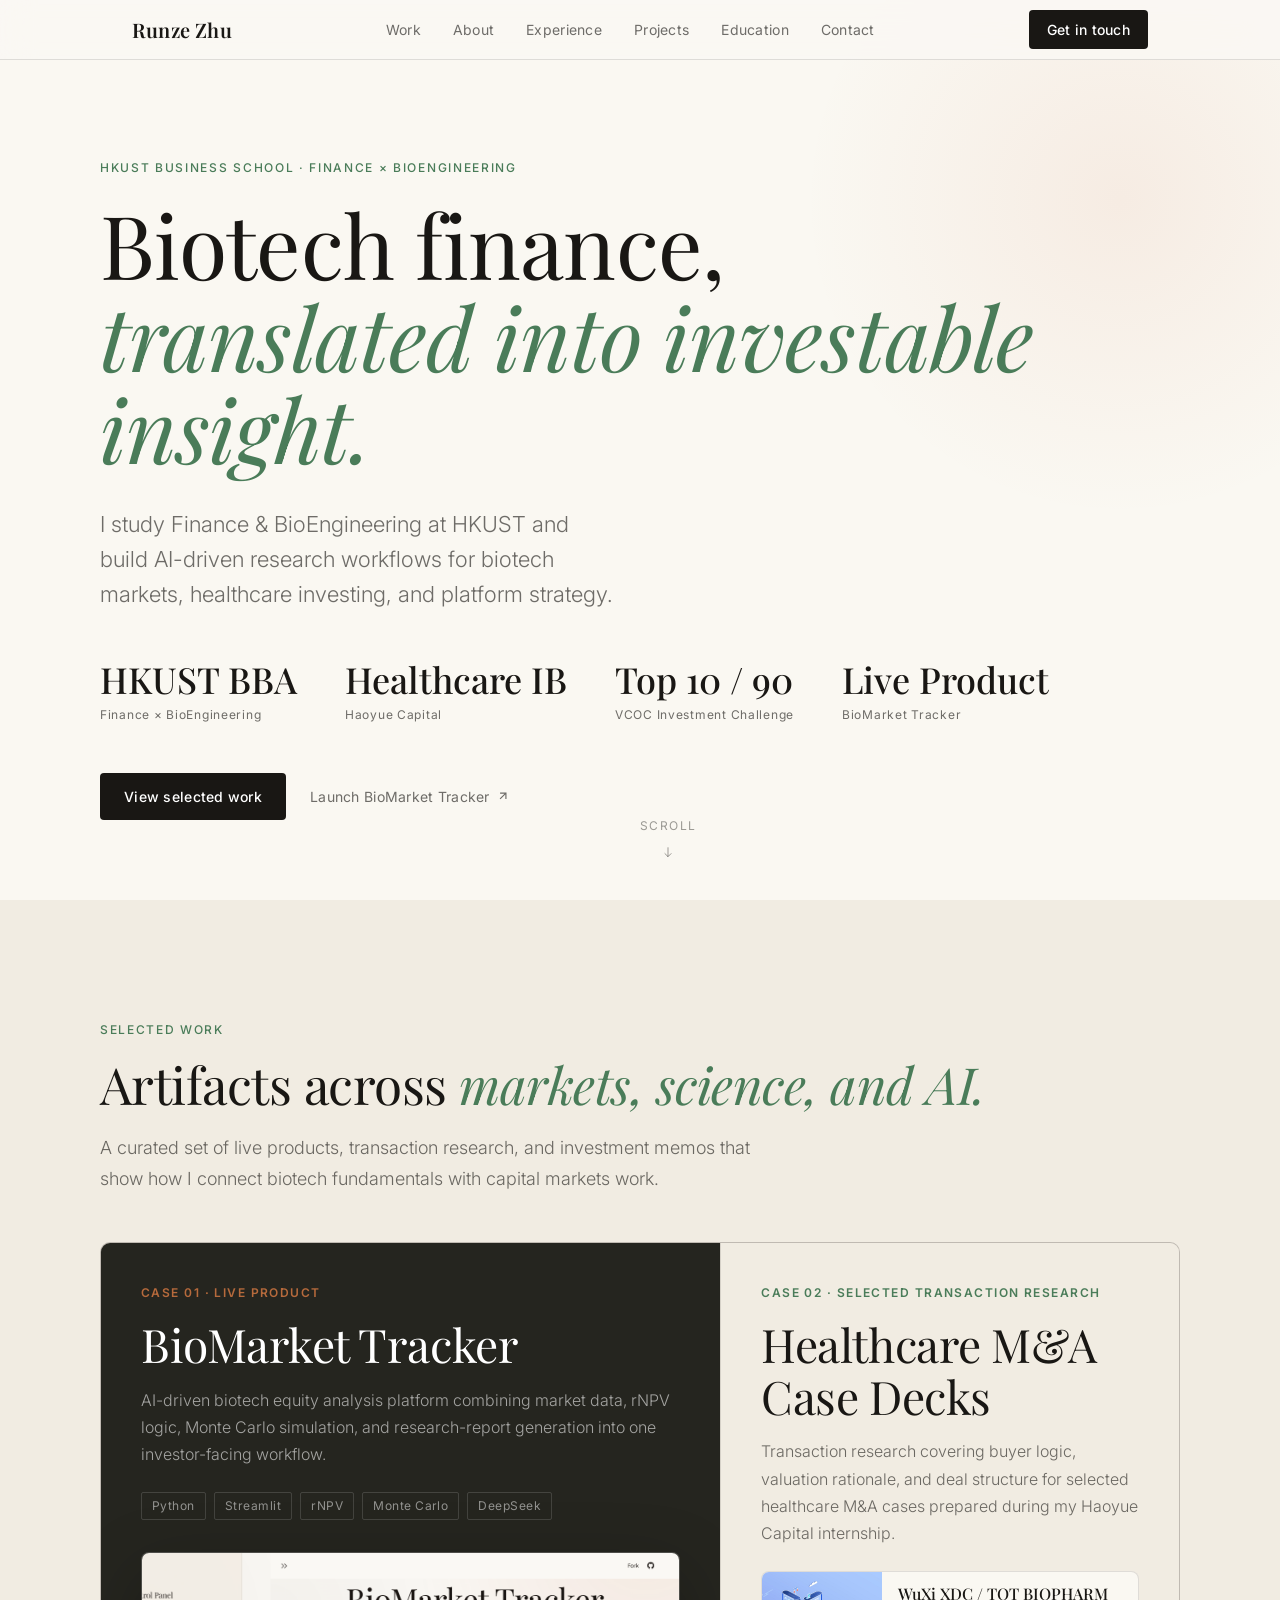
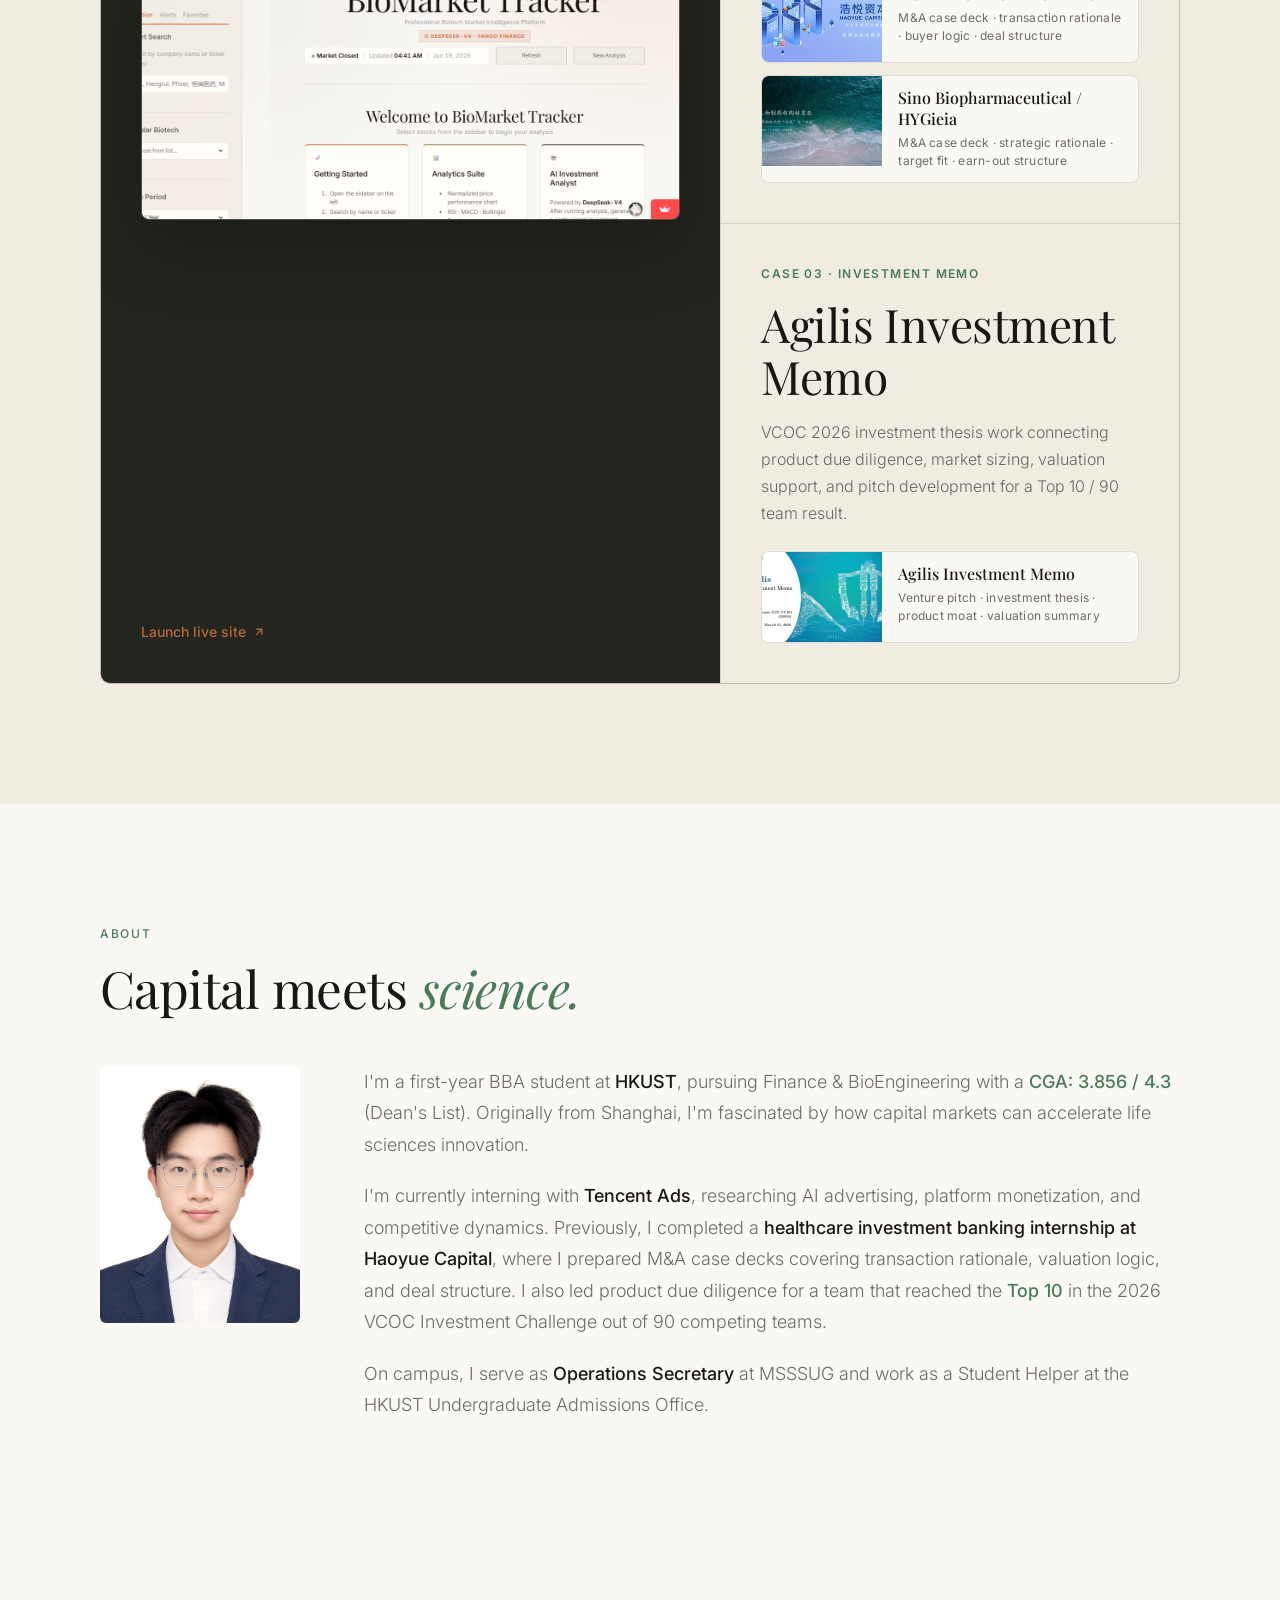
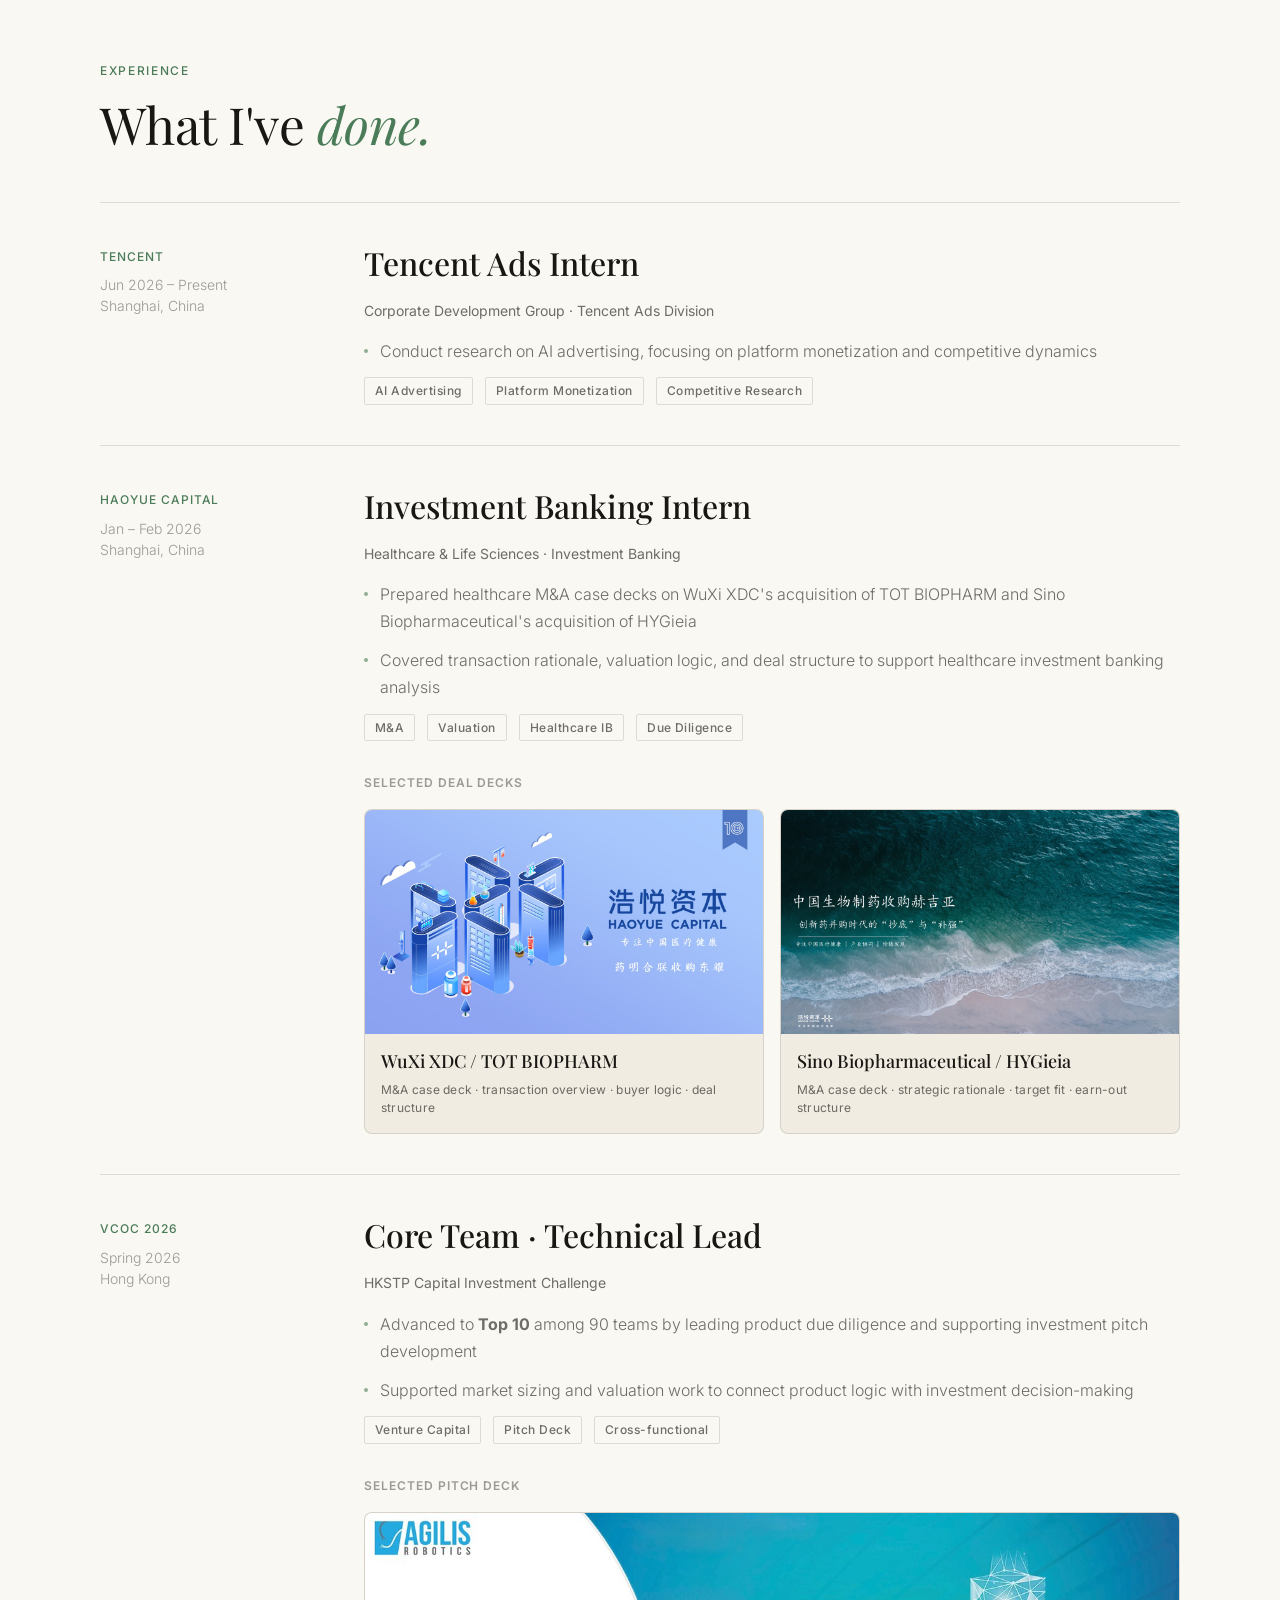
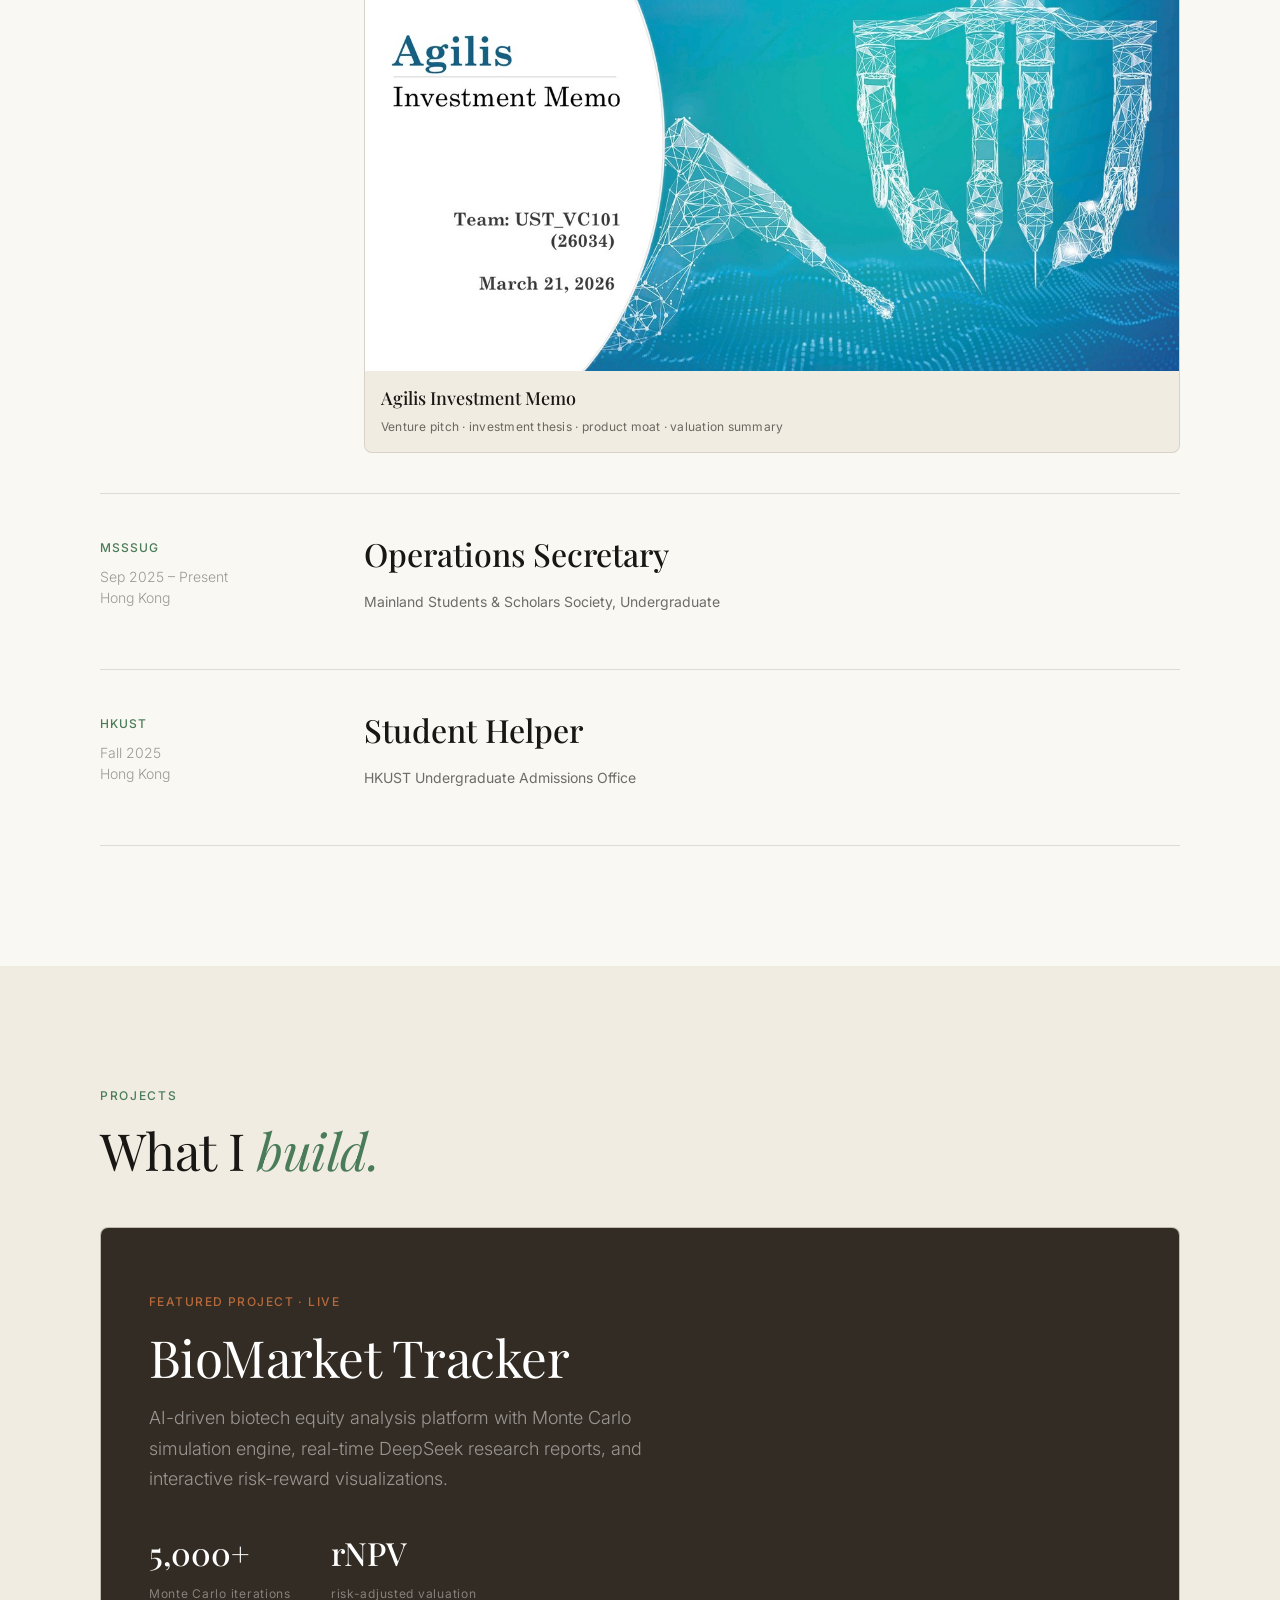
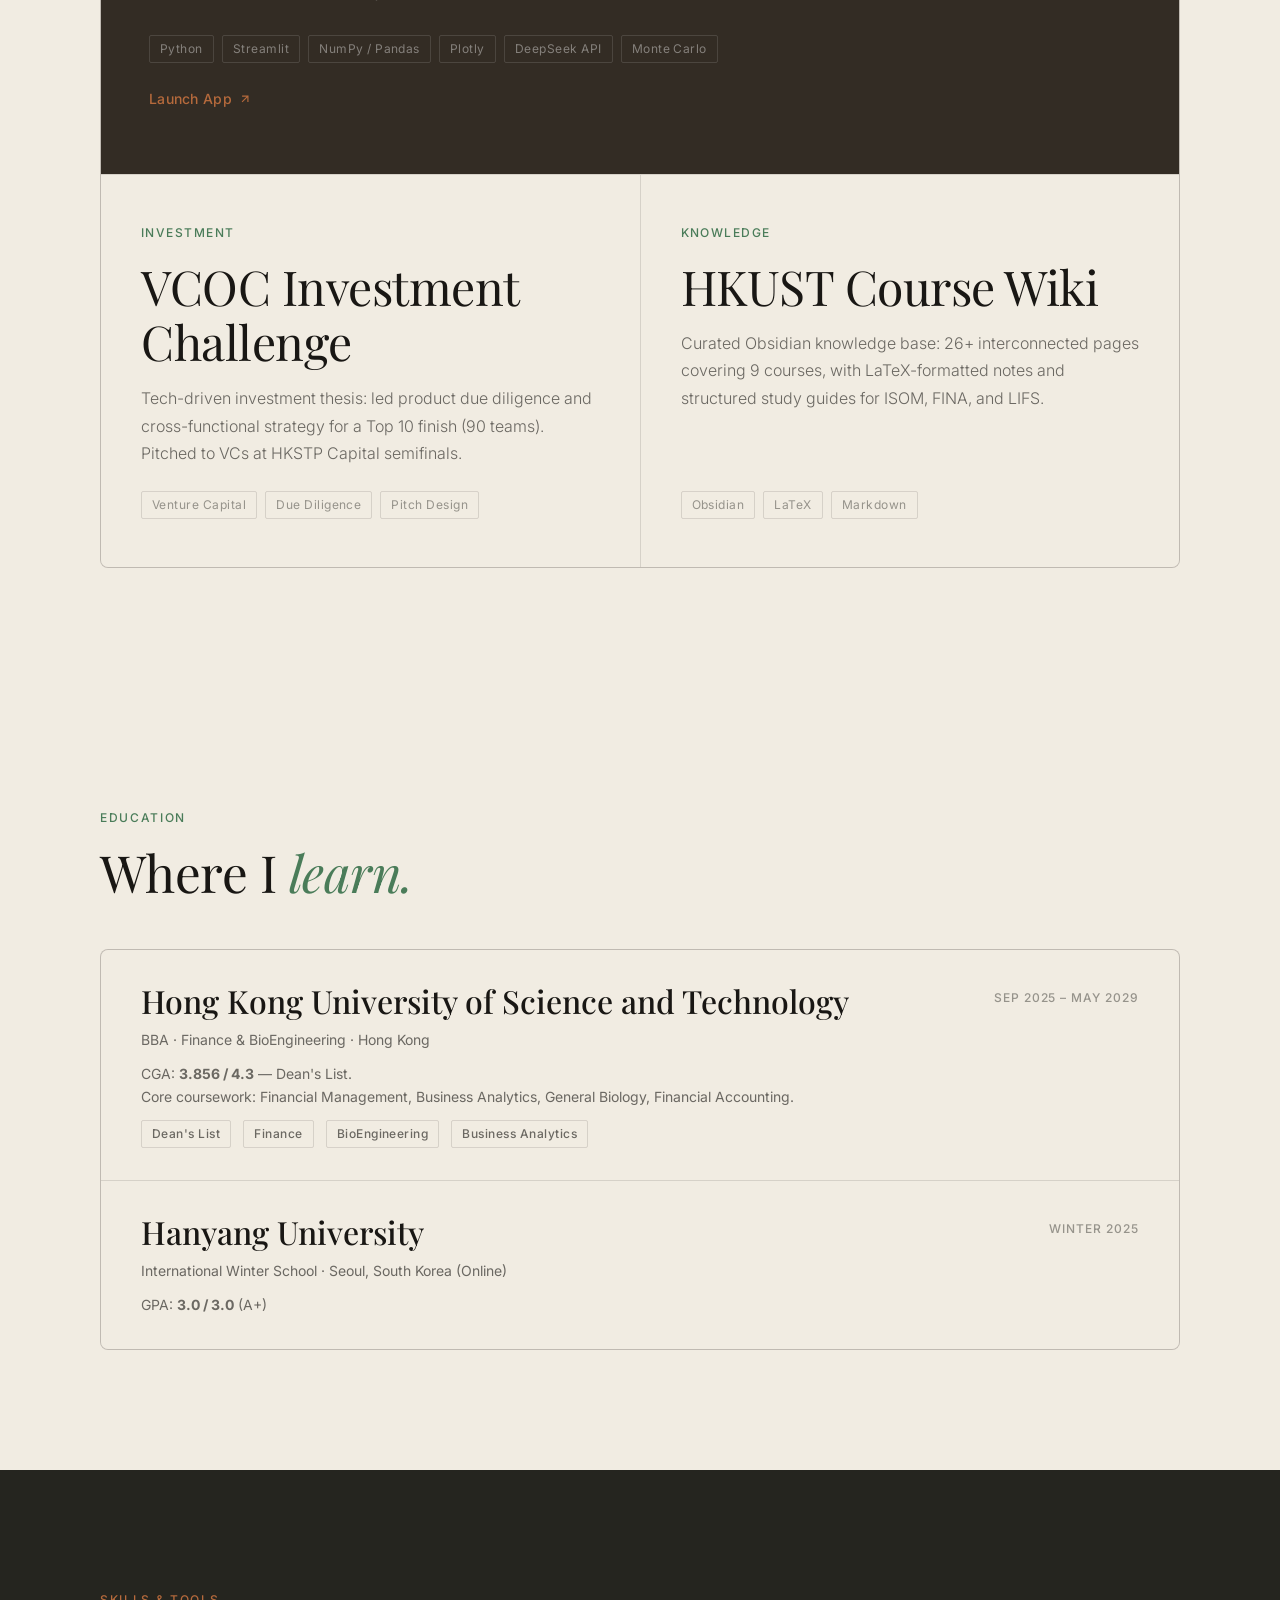
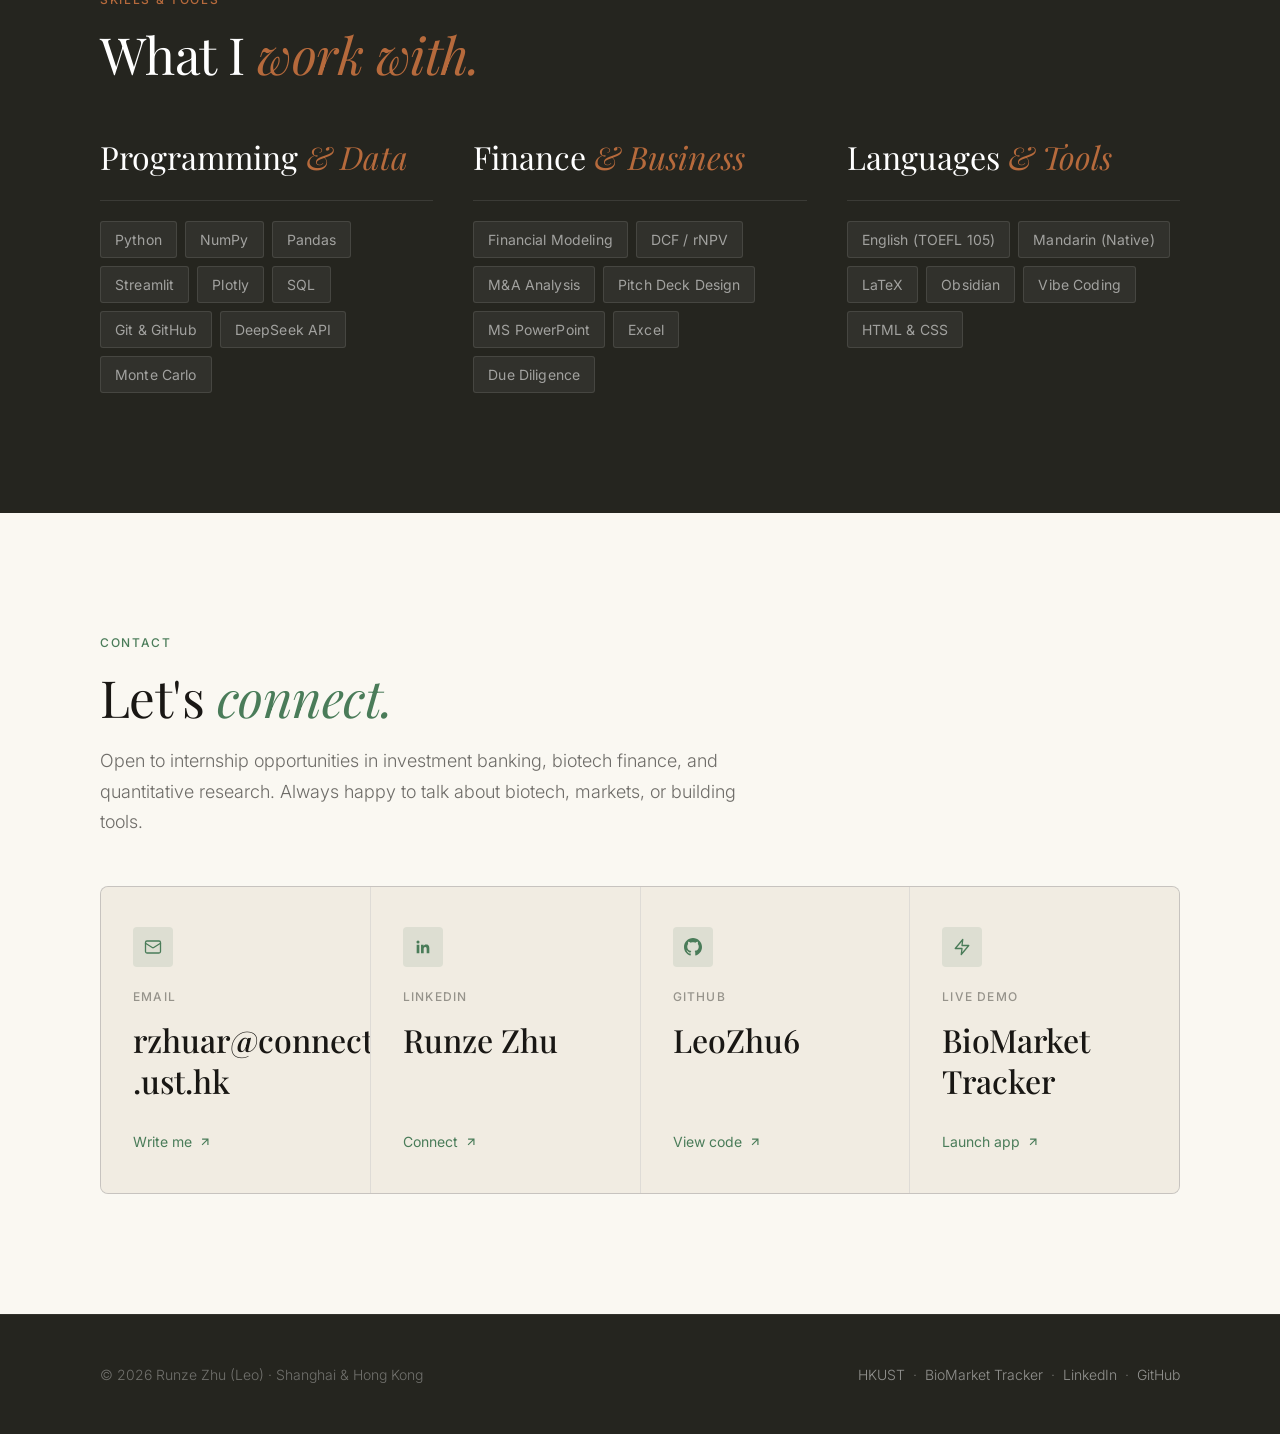
==== commit dd520927: "fix: size selected work screenshot" ====
--- a/index.html
+++ b/index.html
@@ -1028,7 +1028,7 @@
 
   .work-card-visual img {
     width: 100%;
-    aspect-ratio: 16 / 9;
+    height: auto;
     object-fit: cover;
   }
 
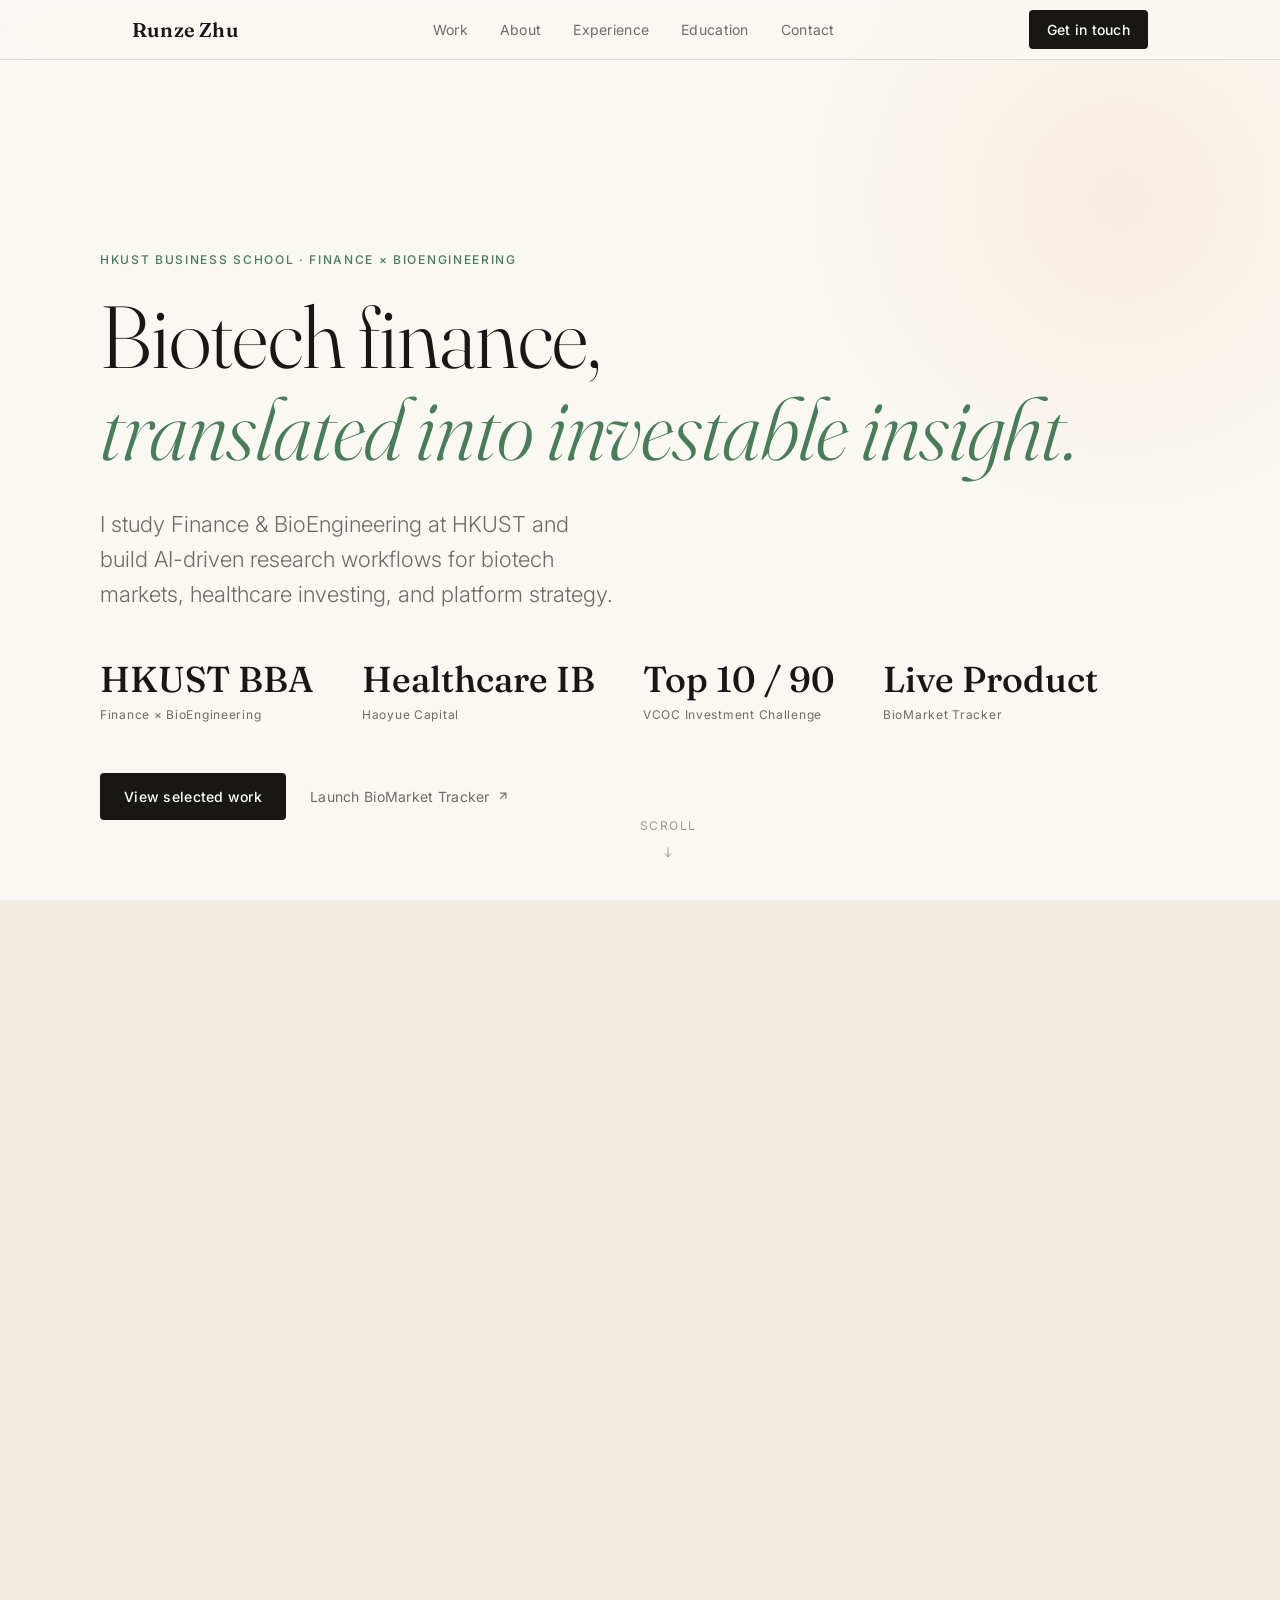
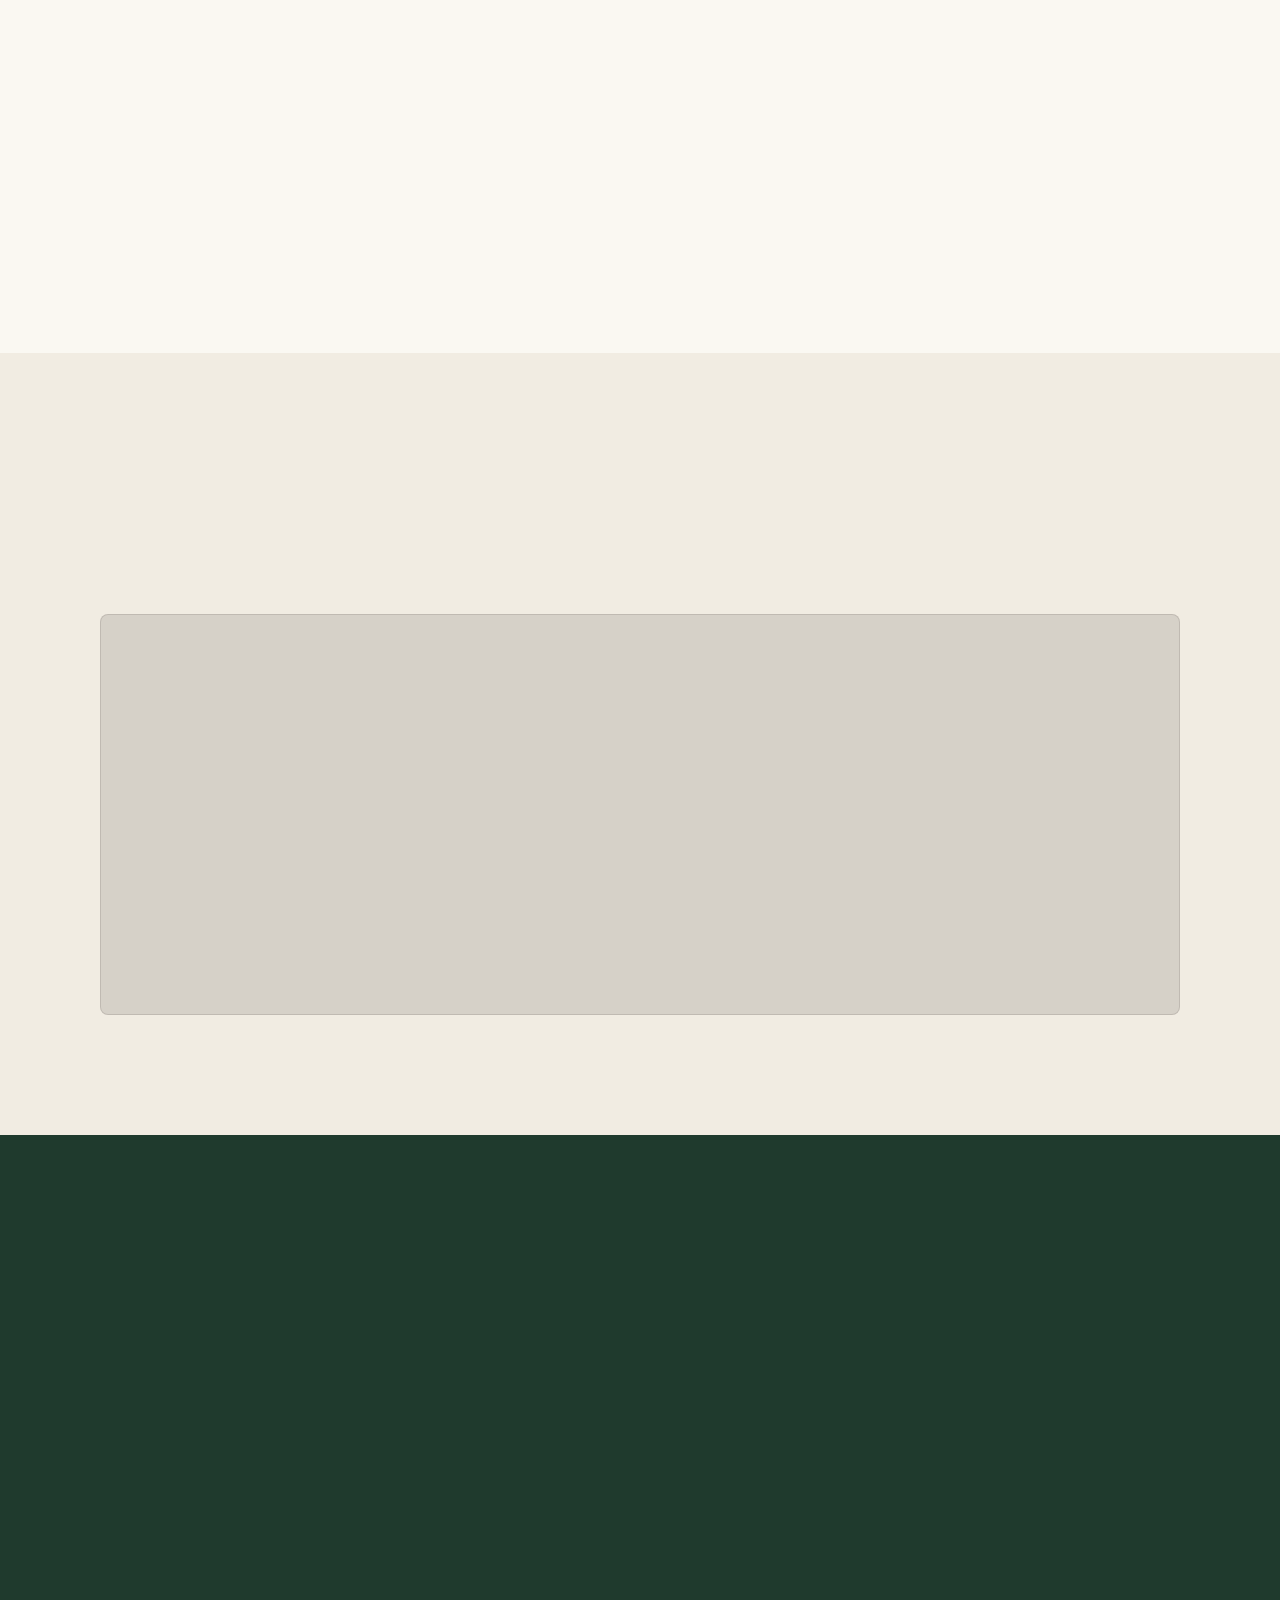
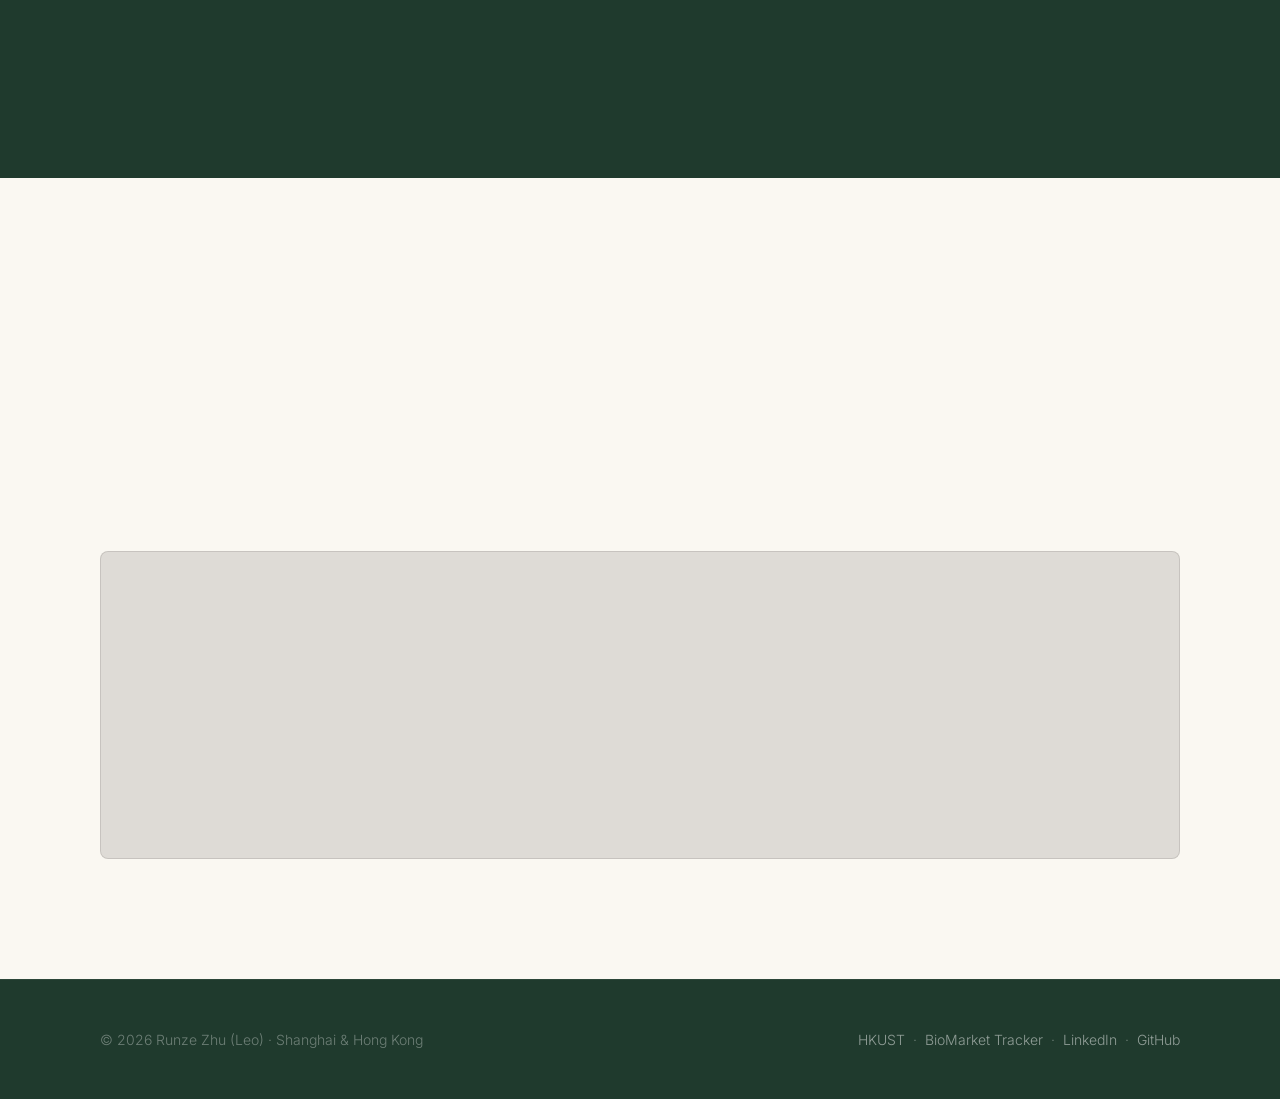
==== commit 2be154cc: "Refine Selected Work: dedupe sections, new BioMarket shots, forest-green palette, custom cursor - Re" ====
--- a/index.html
+++ b/index.html
@@ -1,2316 +1,2200 @@
-<!DOCTYPE html>
-<html lang="en">
-<head>
-<meta charset="UTF-8">
-<meta name="viewport" content="width=device-width, initial-scale=1.0">
-<meta name="description" content="Runze Zhu is an HKUST BBA student studying Finance and BioEngineering, building AI-driven biotech market analytics tools and working across healthcare investment banking, venture research, and platform strategy.">
-<meta property="og:title" content="Runze Zhu — Biotech Finance Builder">
-<meta property="og:description" content="Finance, biotechnology, and AI-driven research workflows — from healthcare M&A case decks to BioMarket Tracker.">
-<meta property="og:type" content="website">
-<meta property="og:url" content="https://leozhu6.github.io/">
-<meta name="twitter:card" content="summary_large_image">
-<meta name="twitter:title" content="Runze Zhu — Biotech Finance Builder">
-<meta name="twitter:description" content="HKUST BBA student building at the intersection of biotech finance and AI analytics.">
-<title>Runze Zhu — Biotech Finance Builder</title>
-<link rel="preconnect" href="https://fonts.googleapis.com">
-<link rel="preconnect" href="https://fonts.gstatic.com" crossorigin>
-<link href="https://fonts.googleapis.com/css2?family=Playfair+Display:ital,wght@0,400;0,500;0,600;0,700;1,400;1,500;1,600&family=Inter:wght@300;400;450;500;600&display=swap" rel="stylesheet">
-<style>
-  /* ============================================
-     Anthropic Design System
-     ============================================ */
-  :root {
-    /* Colors */
-    --bg:           #FAF8F2;
-    --bg-warm:      #F1ECE2;
-    --bg-dark:      #25251F;
-    --bg-mid:       #E8E0D3;
-    --ink:          #191714;
-    --ink-60:       rgba(25,23,20,0.62);
-    --ink-40:       rgba(25,23,20,0.42);
-    --ink-20:       rgba(25,23,20,0.12);
-    --accent:       #4A7C59;
-    --accent-warm:  #B66A3C;
-    --accent-dim:   rgba(74,124,89,0.12);
-    --snow:         #ffffff;
-    --border:       rgba(25,23,20,0.12);
-
-    /* Typography */
-    --serif:  'Playfair Display', 'Georgia', 'Times New Roman', serif;
-    --sans:   'Inter', ui-sans-serif, system-ui, -apple-system, sans-serif;
-
-    /* Scale */
-    --text-xs:   12px;
-    --text-sm:   14px;
-    --text-base: 16px;
-    --text-md:   18px;
-    --text-lg:   22px;
-    --text-xl:   32px;
-    --text-2xl:  48px;
-    --text-3xl:  64px;
-    --text-4xl:  88px;
-
-    /* Space */
-    --sp-4:   4px;
-    --sp-8:   8px;
-    --sp-12:  12px;
-    --sp-16:  16px;
-    --sp-20:  20px;
-    --sp-24:  24px;
-    --sp-32:  32px;
-    --sp-40:  40px;
-    --sp-48:  48px;
-    --sp-64:  64px;
-    --sp-80:  80px;
-    --sp-120: 120px;
-    --sp-160: 160px;
-
-    /* Layout */
-    --max-w: 1080px;
-    --max-w-text: 680px;
-
-    /* Motion */
-    --ease:  cubic-bezier(0.16, 1, 0.3, 1);
-    --ease-out: cubic-bezier(0.0, 0.0, 0.2, 1);
-    --dur:   0.6s;
-    --dur-fast: 0.2s;
-  }
-
-  /* ============================================
-     Reset & Base
-     ============================================ */
-  *, *::before, *::after {
-    margin: 0; padding: 0;
-    box-sizing: border-box;
-  }
-
-  html {
-    scroll-behavior: smooth;
-    -webkit-font-smoothing: antialiased;
-    -moz-osx-font-smoothing: grayscale;
-  }
-
-  body {
-    font-family: var(--sans);
-    font-size: var(--text-base);
-    font-weight: 400;
-    line-height: 1.65;
-    color: var(--ink);
-    background: var(--bg);
-  }
-
-  .cursor-orb,
-  .cursor-ring,
-  .cursor-dot {
-    position: fixed;
-    left: 0;
-    top: 0;
-    z-index: 999;
-    pointer-events: none;
-    opacity: 0;
-    transform: translate3d(-50%, -50%, 0);
-    transition: opacity 0.18s var(--ease-out);
-    will-change: transform, opacity;
-  }
-
-  .cursor-orb {
-    width: 180px;
-    height: 180px;
-    border-radius: 50%;
-    background:
-      radial-gradient(circle, rgba(224,120,72,0.22) 0%, rgba(224,120,72,0.08) 38%, transparent 72%);
-    mix-blend-mode: multiply;
-    filter: blur(1px);
-  }
-
-  .cursor-ring {
-    width: 38px;
-    height: 38px;
-    border: 1px solid rgba(26,21,18,0.34);
-    border-radius: 50%;
-  }
-
-  .cursor-dot {
-    width: 7px;
-    height: 7px;
-    border-radius: 50%;
-    background: var(--accent);
-  }
-
-  body.cursor-active .cursor-orb,
-  body.cursor-active .cursor-ring,
-  body.cursor-active .cursor-dot {
-    opacity: 1;
-  }
-
-  body.cursor-hover .cursor-ring {
-    width: 58px;
-    height: 58px;
-    border-color: rgba(200,93,48,0.62);
-  }
-
-  body.cursor-hover .cursor-dot {
-    opacity: 0.38;
-  }
-
-  img { max-width: 100%; display: block; }
-
-  a:focus-visible,
-  button:focus-visible {
-    outline: 2px solid var(--accent);
-    outline-offset: 4px;
-  }
-
-  /* ============================================
-     Nav
-     ============================================ */
-  .nav {
-    position: fixed;
-    top: 0; left: 0; right: 0;
-    z-index: 200;
-    height: 60px;
-    background: rgba(250,248,244,0.88);
-    backdrop-filter: blur(16px) saturate(180%);
-    -webkit-backdrop-filter: blur(16px) saturate(180%);
-    border-bottom: 1px solid var(--border);
-    transition: background var(--dur-fast) var(--ease-out);
-  }
-
-  .nav-inner {
-    max-width: var(--max-w);
-    margin: 0 auto;
-    height: 100%;
-    padding: 0 var(--sp-32);
-    display: flex;
-    align-items: center;
-    justify-content: space-between;
-  }
-
-  .nav-logo {
-    font-family: var(--serif);
-    font-size: 20px;
-    font-weight: 600;
-    letter-spacing: 0.01em;
-    color: var(--ink);
-    text-decoration: none;
-  }
-
-  .nav-links {
-    display: flex;
-    align-items: center;
-    gap: var(--sp-32);
-    list-style: none;
-  }
-
-  .nav-links a {
-    font-family: var(--sans);
-    font-size: var(--text-sm);
-    font-weight: 400;
-    letter-spacing: 0.02em;
-    color: var(--ink-60);
-    text-decoration: none;
-    transition: color var(--dur-fast) var(--ease-out);
-  }
-
-  .nav-links a:hover { color: var(--ink); }
-
-  .nav-btn {
-    font-family: var(--sans);
-    font-size: var(--text-sm);
-    font-weight: 500;
-    letter-spacing: 0.02em;
-    color: var(--snow);
-    background: var(--ink);
-    padding: 8px 18px;
-    border-radius: 4px;
-    text-decoration: none;
-    transition: background var(--dur-fast) var(--ease-out);
-  }
-
-  .nav-btn:hover { background: var(--accent); }
-
-  /* ============================================
-     Scroll Reveal — base state
-     ============================================ */
-  .reveal {
-    opacity: 0;
-    transform: translateY(28px);
-    transition: opacity var(--dur) var(--ease), transform var(--dur) var(--ease);
-  }
-
-  .reveal.visible {
-    opacity: 1;
-    transform: translateY(0);
-  }
-
-  .reveal-delay-1 { transition-delay: 0.10s; }
-  .reveal-delay-2 { transition-delay: 0.20s; }
-  .reveal-delay-3 { transition-delay: 0.30s; }
-  .reveal-delay-4 { transition-delay: 0.40s; }
-  .reveal-delay-5 { transition-delay: 0.50s; }
-
-  /* ============================================
-     Hero
-     ============================================ */
-  .hero {
-    min-height: 100vh;
-    display: flex;
-    flex-direction: column;
-    justify-content: flex-end;
-    padding: 140px var(--sp-32) var(--sp-80);
-    background: var(--bg);
-    position: relative;
-    overflow: hidden;
-  }
-
-  /* Subtle warm gradient orb */
-  .hero::before {
-    content: '';
-    position: absolute;
-    top: -120px; right: -160px;
-    width: 640px; height: 640px;
-    background: radial-gradient(circle, rgba(200,93,48,0.08) 0%, transparent 70%);
-    pointer-events: none;
-    animation: orb-drift 12s ease-in-out infinite alternate;
-  }
-
-  @keyframes orb-drift {
-    from { transform: translate(0, 0) scale(1); }
-    to   { transform: translate(-40px, 40px) scale(1.08); }
-  }
-
-  .hero-inner {
-    max-width: var(--max-w);
-    margin: 0 auto;
-    width: 100%;
-  }
-
-  .hero-label {
-    font-family: var(--sans);
-    font-size: var(--text-xs);
-    font-weight: 500;
-    letter-spacing: 0.14em;
-    text-transform: uppercase;
-    color: var(--accent);
-    margin-bottom: var(--sp-20);
-    opacity: 0;
-    animation: fade-up 0.8s var(--ease) 0.1s forwards;
-  }
-
-  .hero-title {
-    font-family: var(--serif);
-    font-size: clamp(52px, 8vw, var(--text-4xl));
-    font-weight: 300;
-    line-height: 1.05;
-    letter-spacing: -0.01em;
-    color: var(--ink);
-    margin-bottom: var(--sp-32);
-    opacity: 0;
-    animation: fade-up 0.9s var(--ease) 0.25s forwards;
-  }
-
-  .hero-title em {
-    font-style: italic;
-    color: var(--accent);
-  }
-
-  .hero-sub {
-    font-family: var(--sans);
-    font-size: var(--text-lg);
-    font-weight: 300;
-    line-height: 1.6;
-    color: var(--ink-60);
-    max-width: 520px;
-    margin-bottom: var(--sp-48);
-    opacity: 0;
-    animation: fade-up 0.9s var(--ease) 0.4s forwards;
-  }
-
-  .hero-stats {
-    display: flex;
-    gap: var(--sp-48);
-    margin-bottom: var(--sp-48);
-    opacity: 0;
-    animation: fade-up 0.9s var(--ease) 0.55s forwards;
-  }
-
-  .hero-stats--proof {
-    flex-wrap: wrap;
-  }
-
-  .hero-stat {
-    min-width: 96px;
-  }
-
-  .hero-stat-val {
-    font-family: var(--serif);
-    font-size: var(--text-2xl);
-    font-weight: 500;
-    line-height: 1;
-    color: var(--ink);
-    display: block;
-  }
-
-  .hero-stats--proof .hero-stat-val {
-    font-size: clamp(24px, 3vw, 36px);
-    line-height: 1.08;
-  }
-
-  .hero-stat-val[data-count] {
-    font-family: var(--serif);
-    font-weight: 500;
-    font-variant-numeric: lining-nums tabular-nums;
-    font-feature-settings: "lnum" 1, "tnum" 1;
-    letter-spacing: 0;
-  }
-
-  .hero-stat-lbl {
-    font-family: var(--sans);
-    font-size: var(--text-xs);
-    font-weight: 400;
-    letter-spacing: 0.06em;
-    color: var(--ink-60);
-    margin-top: 6px;
-    display: block;
-  }
-
-  .hero-actions {
-    display: flex;
-    align-items: center;
-    gap: var(--sp-24);
-    opacity: 0;
-    animation: fade-up 0.9s var(--ease) 0.65s forwards;
-  }
-
-  .btn-primary {
-    font-family: var(--sans);
-    font-size: var(--text-sm);
-    font-weight: 500;
-    letter-spacing: 0.02em;
-    color: var(--snow);
-    background: var(--ink);
-    padding: 12px 24px;
-    border-radius: 4px;
-    text-decoration: none;
-    transition: background var(--dur-fast) var(--ease-out),
-                transform var(--dur-fast) var(--ease-out);
-  }
-
-  .btn-primary:hover {
-    background: var(--accent);
-    transform: translateY(-1px);
-  }
-
-  .btn-text {
-    font-family: var(--sans);
-    font-size: var(--text-sm);
-    font-weight: 400;
-    letter-spacing: 0.02em;
-    color: var(--ink-60);
-    text-decoration: none;
-    display: flex;
-    align-items: center;
-    gap: 6px;
-    transition: color var(--dur-fast) var(--ease-out);
-  }
-
-  .btn-text:hover { color: var(--ink); }
-
-  .btn-text svg {
-    width: 14px; height: 14px;
-    transition: transform var(--dur-fast) var(--ease-out);
-  }
-
-  .btn-text:hover svg { transform: translateX(3px); }
-
-  .hero-rule {
-    position: absolute;
-    bottom: var(--sp-40);
-    left: var(--sp-32);
-    right: var(--sp-32);
-    max-width: var(--max-w);
-    margin: 0 auto;
-    display: flex;
-    align-items: center;
-    gap: var(--sp-16);
-    opacity: 0;
-    animation: fade-up 0.9s var(--ease) 0.9s forwards;
-  }
-
-  /* Can't make hero-rule relative inside absolute parent, use simpler approach */
-  .hero-scroll-line {
-    position: absolute;
-    bottom: var(--sp-40);
-    left: 50%;
-    transform: translateX(-50%);
-    display: flex;
-    flex-direction: column;
-    align-items: center;
-    gap: var(--sp-8);
-    opacity: 0;
-    animation: fade-up 0.9s var(--ease) 0.9s forwards;
-  }
-
-  .hero-scroll-line span {
-    font-family: var(--sans);
-    font-size: var(--text-xs);
-    letter-spacing: 0.12em;
-    text-transform: uppercase;
-    color: var(--ink-40);
-  }
-
-  .hero-scroll-line svg {
-    width: 16px; height: 16px;
-    color: var(--ink-40);
-    animation: scroll-bounce 2s ease-in-out infinite;
-  }
-
-  @keyframes scroll-bounce {
-    0%, 100% { transform: translateY(0); }
-    50%       { transform: translateY(6px); }
-  }
-
-  @keyframes fade-up {
-    from { opacity: 0; transform: translateY(24px); }
-    to   { opacity: 1; transform: translateY(0); }
-  }
-
-  /* ============================================
-     Section Layout
-     ============================================ */
-  .section {
-    padding: var(--sp-120) var(--sp-32);
-  }
-
-  .section--bg { background: var(--bg); }
-  .section--warm { background: var(--bg-warm); }
-  .section--mid { background: var(--bg-mid); }
-  .section--dark { background: var(--bg-dark); }
-
-  .section-inner {
-    max-width: var(--max-w);
-    margin: 0 auto;
-  }
-
-  .section-eyebrow {
-    font-family: var(--sans);
-    font-size: var(--text-xs);
-    font-weight: 500;
-    letter-spacing: 0.14em;
-    text-transform: uppercase;
-    color: var(--accent);
-    margin-bottom: var(--sp-16);
-  }
-
-  .section--dark .section-eyebrow { color: var(--accent-warm); }
-
-  .section-title {
-    font-family: var(--serif);
-    font-size: clamp(var(--text-2xl), 4vw, var(--text-3xl));
-    font-weight: 300;
-    line-height: 1.12;
-    letter-spacing: -0.01em;
-    color: var(--ink);
-    margin-bottom: var(--sp-20);
-  }
-
-  .section--dark .section-title { color: var(--snow); }
-
-  .section-title em { font-style: italic; color: var(--accent); }
-  .section--dark .section-title em { color: var(--accent-warm); }
-
-  .section-body {
-    font-family: var(--sans);
-    font-size: var(--text-md);
-    font-weight: 300;
-    line-height: 1.7;
-    color: var(--ink-60);
-    max-width: var(--max-w-text);
-  }
-
-  .section--dark .section-body { color: rgba(255,255,255,0.55); }
-
-  .hr {
-    border: none;
-    border-top: 1px solid var(--border);
-    margin: var(--sp-64) 0;
-  }
-
-  /* ============================================
-     About
-     ============================================ */
-  .about-layout {
-    display: grid;
-    grid-template-columns: 200px 1fr;
-    gap: var(--sp-64);
-    align-items: start;
-    margin-top: var(--sp-48);
-  }
-
-  .about-photo {
-    width: 200px;
-    border-radius: 6px;
-    overflow: hidden;
-    filter: sepia(12%) contrast(1.04);
-  }
-
-  .about-photo img {
-    width: 100%;
-    height: auto;
-    display: block;
-    transition: filter var(--dur) var(--ease);
-  }
-
-  .about-photo:hover img { filter: none; }
-
-  .about-text p {
-    font-family: var(--sans);
-    font-size: var(--text-md);
-    font-weight: 300;
-    line-height: 1.75;
-    color: var(--ink-60);
-    margin-bottom: var(--sp-20);
-  }
-
-  .about-text p:last-child { margin-bottom: 0; }
-
-  .hl { color: var(--ink); font-weight: 500; }
-  .hl-accent { color: var(--accent); font-weight: 500; }
-
-  /* ============================================
-     Education
-     ============================================ */
-  .edu-grid {
-    display: flex;
-    flex-direction: column;
-    gap: 1px;
-    background: var(--border);
-    border: 1px solid var(--border);
-    border-radius: 8px;
-    overflow: hidden;
-    margin-top: var(--sp-48);
-  }
-
-  .edu-row {
-    background: var(--bg-warm);
-    padding: var(--sp-32) var(--sp-40);
-    display: grid;
-    grid-template-columns: 1fr auto;
-    gap: var(--sp-24);
-    align-items: start;
-    transition: background var(--dur-fast) var(--ease-out);
-  }
-
-  .edu-row:hover { background: var(--bg-mid); }
-
-  .edu-school {
-    font-family: var(--serif);
-    font-size: var(--text-xl);
-    font-weight: 500;
-    line-height: 1.2;
-    color: var(--ink);
-    margin-bottom: var(--sp-8);
-  }
-
-  .edu-degree {
-    font-family: var(--sans);
-    font-size: var(--text-sm);
-    font-weight: 400;
-    color: var(--ink-60);
-    margin-bottom: var(--sp-12);
-  }
-
-  .edu-note {
-    font-family: var(--sans);
-    font-size: var(--text-sm);
-    color: var(--ink-60);
-    line-height: 1.6;
-  }
-
-  .edu-date {
-    font-family: var(--sans);
-    font-size: var(--text-xs);
-    font-weight: 500;
-    letter-spacing: 0.08em;
-    color: var(--ink-40);
-    text-transform: uppercase;
-    white-space: nowrap;
-    margin-top: 6px;
-  }
-
-  .tag {
-    display: inline-block;
-    font-family: var(--sans);
-    font-size: var(--text-xs);
-    font-weight: 500;
-    letter-spacing: 0.04em;
-    color: var(--ink-60);
-    border: 1px solid var(--border);
-    padding: 3px 10px;
-    border-radius: 2px;
-    margin-right: var(--sp-8);
-    margin-top: var(--sp-12);
-    transition: all var(--dur-fast) var(--ease-out);
-  }
-
-  .tag:hover {
-    background: var(--accent);
-    color: var(--snow);
-    border-color: var(--accent);
-  }
-
-  /* ============================================
-     Experience
-     ============================================ */
-  .exp-list {
-    display: flex;
-    flex-direction: column;
-    gap: 0;
-    margin-top: var(--sp-48);
-  }
-
-  .exp-item {
-    padding: var(--sp-40) 0;
-    border-top: 1px solid var(--border);
-    display: grid;
-    grid-template-columns: 200px 1fr;
-    gap: var(--sp-64);
-    cursor: default;
-  }
-
-  .exp-item:last-child { border-bottom: 1px solid var(--border); }
-
-  .exp-meta {
-    padding-top: 4px;
-  }
-
-  .exp-org {
-    font-family: var(--sans);
-    font-size: var(--text-xs);
-    font-weight: 500;
-    letter-spacing: 0.08em;
-    text-transform: uppercase;
-    color: var(--accent);
-    margin-bottom: var(--sp-8);
-  }
-
-  .exp-date {
-    font-family: var(--sans);
-    font-size: var(--text-sm);
-    font-weight: 300;
-    color: var(--ink-40);
-    line-height: 1.5;
-  }
-
-  .exp-title {
-    font-family: var(--serif);
-    font-size: var(--text-xl);
-    font-weight: 500;
-    line-height: 1.25;
-    color: var(--ink);
-    margin-bottom: var(--sp-16);
-    transition: color var(--dur-fast) var(--ease-out);
-  }
-
-  .exp-item:hover .exp-title { color: var(--accent); }
-
-  .exp-role {
-    font-family: var(--sans);
-    font-size: var(--text-sm);
-    font-weight: 400;
-    color: var(--ink-60);
-    margin-bottom: var(--sp-16);
-  }
-
-  .exp-bullets {
-    list-style: none;
-    display: flex;
-    flex-direction: column;
-    gap: var(--sp-12);
-  }
-
-  .exp-bullets li {
-    font-family: var(--sans);
-    font-size: var(--text-base);
-    font-weight: 300;
-    line-height: 1.7;
-    color: var(--ink-60);
-    padding-left: var(--sp-16);
-    position: relative;
-  }
-
-  .exp-bullets li::before {
-    content: '';
-    position: absolute;
-    left: 0;
-    top: 11px;
-    width: 4px; height: 4px;
-    border-radius: 50%;
-    background: var(--accent);
-    opacity: 0.6;
-  }
-
-  .deal-decks {
-    margin-top: var(--sp-32);
-  }
-
-  .deal-decks-title {
-    font-family: var(--sans);
-    font-size: var(--text-xs);
-    font-weight: 600;
-    letter-spacing: 0.08em;
-    text-transform: uppercase;
-    color: var(--ink-40);
-    margin-bottom: var(--sp-16);
-  }
-
-  .deal-deck-grid {
-    display: grid;
-    grid-template-columns: repeat(auto-fit, minmax(240px, 1fr));
-    gap: var(--sp-16);
-  }
-
-  .deal-deck-card {
-    appearance: none;
-    border: 1px solid var(--border);
-    background: var(--bg-warm);
-    border-radius: 8px;
-    overflow: hidden;
-    padding: 0;
-    text-align: left;
-    cursor: pointer;
-    transition: transform var(--dur-fast) var(--ease-out),
-                border-color var(--dur-fast) var(--ease-out),
-                background var(--dur-fast) var(--ease-out);
-  }
-
-  .deal-deck-card:hover {
-    transform: translateY(-2px);
-    border-color: rgba(200,93,48,0.32);
-    background: var(--snow);
-  }
-
-  .deal-deck-cover {
-    aspect-ratio: 16 / 9;
-    background: var(--bg-mid);
-    overflow: hidden;
-  }
-
-  .deal-deck-cover img {
-    width: 100%;
-    height: 100%;
-    object-fit: cover;
-  }
-
-  .deal-deck-copy {
-    padding: var(--sp-16);
-  }
-
-  .deal-deck-name {
-    font-family: var(--serif);
-    font-size: var(--text-md);
-    font-weight: 500;
-    line-height: 1.3;
-    color: var(--ink);
-    margin-bottom: var(--sp-8);
-  }
-
-  .deal-deck-meta {
-    font-family: var(--sans);
-    font-size: var(--text-xs);
-    font-weight: 400;
-    letter-spacing: 0.02em;
-    color: var(--ink-60);
-    line-height: 1.5;
-  }
-
-  .deck-modal {
-    position: fixed;
-    inset: 0;
-    z-index: 1000;
-    display: none;
-    background: rgba(26,21,18,0.82);
-    backdrop-filter: blur(18px);
-    -webkit-backdrop-filter: blur(18px);
-    padding: var(--sp-32);
-  }
-
-  .deck-modal.open {
-    display: grid;
-    place-items: center;
-  }
-
-  .deck-viewer {
-    width: min(1120px, 100%);
-    max-height: calc(100vh - 64px);
-    display: grid;
-    gap: var(--sp-16);
-  }
-
-  .deck-viewer-top {
-    display: flex;
-    align-items: center;
-    justify-content: space-between;
-    gap: var(--sp-16);
-    color: var(--snow);
-  }
-
-  .deck-viewer-title {
-    font-family: var(--serif);
-    font-size: var(--text-lg);
-    font-weight: 500;
-    line-height: 1.25;
-  }
-
-  .deck-viewer-count {
-    font-family: var(--sans);
-    font-size: var(--text-xs);
-    letter-spacing: 0.08em;
-    text-transform: uppercase;
-    color: rgba(255,255,255,0.62);
-    margin-top: 3px;
-  }
-
-  .deck-icon-btn {
-    width: 40px;
-    height: 40px;
-    border: 1px solid rgba(255,255,255,0.22);
-    border-radius: 50%;
-    background: rgba(255,255,255,0.08);
-    color: var(--snow);
-    display: inline-grid;
-    place-items: center;
-    cursor: pointer;
-    transition: background var(--dur-fast) var(--ease-out),
-                border-color var(--dur-fast) var(--ease-out);
-  }
-
-  .deck-icon-btn:hover {
-    background: rgba(255,255,255,0.16);
-    border-color: rgba(255,255,255,0.42);
-  }
-
-  .deck-icon-btn svg {
-    width: 18px;
-    height: 18px;
-    stroke: currentColor;
-  }
-
-  .deck-slide-frame {
-    position: relative;
-    background: var(--snow);
-    border-radius: 8px;
-    overflow: hidden;
-    box-shadow: 0 24px 80px rgba(0,0,0,0.35);
-  }
-
-  .deck-slide-frame img {
-    width: 100%;
-    aspect-ratio: 16 / 9;
-    object-fit: contain;
-    background: var(--snow);
-  }
-
-  .deck-slide-frame img {
-    cursor: pointer;
-  }
-
-  .deck-side-btn {
-    position: absolute;
-    top: 50%;
-    transform: translateY(-50%);
-    width: 44px;
-    height: 44px;
-    border: 1px solid rgba(26,21,18,0.14);
-    background: rgba(255,255,255,0.86);
-    color: var(--ink);
-    box-shadow: 0 8px 28px rgba(26,21,18,0.16);
-  }
-
-  .deck-side-btn:hover {
-    background: var(--snow);
-    border-color: rgba(200,93,48,0.38);
-  }
-
-  .deck-side-btn--prev { left: var(--sp-16); }
-  .deck-side-btn--next { right: var(--sp-16); }
-
-  .deck-viewer-controls {
-    display: flex;
-    justify-content: center;
-    gap: var(--sp-16);
-  }
-
-  /* ============================================
-     Selected Work
-     ============================================ */
-  .selected-work-grid {
-    display: grid;
-    grid-template-columns: 1.15fr 0.85fr;
-    gap: 1px;
-    background: var(--border);
-    border: 1px solid var(--border);
-    border-radius: 10px;
-    overflow: hidden;
-    margin-top: var(--sp-48);
-  }
-
-  .work-card {
-    background: var(--bg-warm);
-    padding: var(--sp-40);
-    display: flex;
-    flex-direction: column;
-    min-height: 340px;
-    position: relative;
-    overflow: hidden;
-  }
-
-  .work-card--featured {
-    background: var(--bg-dark);
-    color: var(--snow);
-    grid-row: span 2;
-  }
-
-  .work-card-label {
-    font-family: var(--sans);
-    font-size: var(--text-xs);
-    font-weight: 600;
-    letter-spacing: 0.12em;
-    text-transform: uppercase;
-    color: var(--accent);
-    margin-bottom: var(--sp-16);
-  }
-
-  .work-card--featured .work-card-label { color: var(--accent-warm); }
-
-  .work-card-title {
-    font-family: var(--serif);
-    font-size: clamp(var(--text-xl), 3.6vw, var(--text-2xl));
-    font-weight: 400;
-    line-height: 1.12;
-    letter-spacing: -0.01em;
-    color: var(--ink);
-    margin-bottom: var(--sp-16);
-  }
-
-  .work-card--featured .work-card-title { color: var(--snow); }
-
-  .work-card-desc {
-    font-family: var(--sans);
-    font-size: var(--text-base);
-    font-weight: 300;
-    line-height: 1.7;
-    color: var(--ink-60);
-  }
-
-  .work-card--featured .work-card-desc { color: rgba(255,255,255,0.58); }
-
-  .work-card-meta {
-    display: flex;
-    flex-wrap: wrap;
-    gap: var(--sp-8);
-    margin-top: var(--sp-24);
-  }
-
-  .work-card--featured .project-tag {
-    color: rgba(255,255,255,0.50);
-    border-color: rgba(255,255,255,0.14);
-  }
-
-  .work-card-visual {
-    margin-top: var(--sp-32);
-    border: 1px solid rgba(255,255,255,0.14);
-    border-radius: 8px;
-    overflow: hidden;
-    background: rgba(255,255,255,0.06);
-    box-shadow: 0 24px 70px rgba(0,0,0,0.25);
-  }
-
-  .work-card-visual img {
-    width: 100%;
-    height: auto;
-    object-fit: cover;
-  }
-
-  .work-card-actions {
-    margin-top: auto;
-    padding-top: var(--sp-24);
-    display: flex;
-    flex-wrap: wrap;
-    gap: var(--sp-12);
-  }
-
-  .work-card-link {
-    display: inline-flex;
-    align-items: center;
-    gap: 6px;
-    font-family: var(--sans);
-    font-size: var(--text-sm);
-    font-weight: 500;
-    color: var(--accent-warm);
-    text-decoration: none;
-  }
-
-  .work-card-link svg {
-    width: 14px;
-    height: 14px;
-    transition: transform var(--dur-fast) var(--ease-out);
-  }
-
-  .work-card-link:hover svg { transform: translate(2px, -2px); }
-
-  .work-deck-list {
-    display: grid;
-    gap: var(--sp-12);
-    margin-top: var(--sp-24);
-  }
-
-  .work-deck-list .deal-deck-card {
-    display: grid;
-    grid-template-columns: 120px 1fr;
-    background: var(--bg);
-  }
-
-  .work-deck-list .deal-deck-cover {
-    aspect-ratio: 4 / 3;
-  }
-
-  .work-deck-list .deal-deck-copy {
-    padding: var(--sp-12) var(--sp-16);
-  }
-
-  .work-deck-list .deal-deck-name {
-    font-size: var(--text-base);
-    margin-bottom: 4px;
-  }
-
-  /* ============================================
-     Projects
-     ============================================ */
-  .projects-grid {
-    display: grid;
-    grid-template-columns: 1fr 1fr;
-    gap: 1px;
-    background: var(--border);
-    border: 1px solid var(--border);
-    border-radius: 8px;
-    overflow: hidden;
-    margin-top: var(--sp-48);
-  }
-
-  .project-card {
-    background: var(--bg-warm);
-    padding: var(--sp-48) var(--sp-40);
-    text-decoration: none;
-    display: flex;
-    flex-direction: column;
-    transition: background var(--dur-fast) var(--ease-out);
-    position: relative;
-    overflow: hidden;
-  }
-
-  .project-card::after {
-    content: '';
-    position: absolute;
-    bottom: 0; left: 0; right: 0;
-    height: 2px;
-    background: var(--accent);
-    transform: scaleX(0);
-    transform-origin: left;
-    transition: transform var(--dur) var(--ease);
-  }
-
-  .project-card:hover { background: var(--bg-mid); }
-  .project-card:hover::after { transform: scaleX(1); }
-
-  .project-card--featured {
-    grid-column: 1 / -1;
-    background: #332C24;
-    padding: var(--sp-64) var(--sp-48);
-  }
-
-  .project-card--featured:hover { background: #3A3229; }
-
-  .project-card--featured::after { background: var(--accent-warm); }
-
-  .project-eyebrow {
-    font-family: var(--sans);
-    font-size: var(--text-xs);
-    font-weight: 500;
-    letter-spacing: 0.12em;
-    text-transform: uppercase;
-    color: var(--accent);
-    margin-bottom: var(--sp-16);
-  }
-
-  .project-card--featured .project-eyebrow { color: var(--accent-warm); }
-
-  .project-title {
-    font-family: var(--serif);
-    font-size: var(--text-2xl);
-    font-weight: 400;
-    line-height: 1.15;
-    letter-spacing: -0.01em;
-    color: var(--ink);
-    margin-bottom: var(--sp-16);
-  }
-
-  .project-card--featured .project-title {
-    font-size: clamp(var(--text-2xl), 4vw, var(--text-3xl));
-    color: var(--snow);
-  }
-
-  .project-desc {
-    font-family: var(--sans);
-    font-size: var(--text-base);
-    font-weight: 300;
-    line-height: 1.7;
-    color: var(--ink-60);
-    flex: 1;
-  }
-
-  .project-card--featured .project-desc {
-    color: rgba(255,255,255,0.50);
-    font-size: var(--text-md);
-    max-width: 540px;
-  }
-
-  .project-metrics {
-    display: flex;
-    gap: var(--sp-40);
-    margin-top: var(--sp-32);
-    margin-bottom: var(--sp-8);
-  }
-
-  .project-metric-val {
-    font-family: var(--serif);
-    font-size: var(--text-xl);
-    font-weight: 500;
-    color: var(--snow);
-    display: block;
-  }
-
-  .project-metric-lbl {
-    font-family: var(--sans);
-    font-size: var(--text-xs);
-    font-weight: 400;
-    letter-spacing: 0.06em;
-    color: rgba(255,255,255,0.40);
-    margin-top: 4px;
-    display: block;
-  }
-
-  .project-tags {
-    display: flex;
-    flex-wrap: wrap;
-    gap: var(--sp-8);
-    margin-top: var(--sp-24);
-  }
-
-  .project-tag {
-    font-family: var(--sans);
-    font-size: var(--text-xs);
-    font-weight: 400;
-    letter-spacing: 0.04em;
-    color: var(--ink-40);
-    border: 1px solid var(--border);
-    padding: 3px 10px;
-    border-radius: 2px;
-  }
-
-  .project-card--featured .project-tag {
-    color: rgba(255,255,255,0.40);
-    border-color: rgba(255,255,255,0.12);
-  }
-
-  .project-link {
-    display: inline-flex;
-    align-items: center;
-    gap: 6px;
-    font-family: var(--sans);
-    font-size: var(--text-sm);
-    font-weight: 500;
-    letter-spacing: 0.02em;
-    color: var(--accent-warm);
-    text-decoration: none;
-    margin-top: var(--sp-24);
-  }
-
-  .project-link svg {
-    width: 14px; height: 14px;
-    transition: transform var(--dur-fast) var(--ease-out);
-  }
-
-  .project-card:hover .project-link svg { transform: translate(2px, -2px); }
-
-  /* ============================================
-     Skills
-     ============================================ */
-  .skills-layout {
-    display: grid;
-    grid-template-columns: repeat(3, 1fr);
-    gap: var(--sp-40);
-    margin-top: var(--sp-48);
-  }
-
-  .skill-group-title {
-    font-family: var(--serif);
-    font-size: var(--text-xl);
-    font-weight: 400;
-    color: var(--snow);
-    margin-bottom: var(--sp-20);
-    padding-bottom: var(--sp-16);
-    border-bottom: 1px solid rgba(255,255,255,0.10);
-  }
-
-  .skill-group-title em { font-style: italic; color: var(--accent-warm); }
-
-  .skill-chips {
-    display: flex;
-    flex-wrap: wrap;
-    gap: var(--sp-8);
-  }
-
-  .skill-chip {
-    font-family: var(--sans);
-    font-size: var(--text-sm);
-    font-weight: 400;
-    letter-spacing: 0.01em;
-    color: rgba(255,255,255,0.55);
-    background: rgba(255,255,255,0.06);
-    border: 1px solid rgba(255,255,255,0.10);
-    padding: 6px 14px;
-    border-radius: 3px;
-    transition: all var(--dur-fast) var(--ease-out);
-    cursor: default;
-  }
-
-  .skill-chip:hover {
-    background: var(--accent);
-    color: var(--snow);
-    border-color: var(--accent);
-  }
-
-  /* ============================================
-     Contact
-     ============================================ */
-  .contact-layout {
-    display: grid;
-    grid-template-columns: repeat(4, 1fr);
-    gap: 1px;
-    background: var(--border);
-    border: 1px solid var(--border);
-    border-radius: 8px;
-    overflow: hidden;
-    margin-top: var(--sp-48);
-  }
-
-  .contact-card {
-    background: var(--bg-warm);
-    padding: var(--sp-40) var(--sp-32);
-    text-decoration: none;
-    display: flex;
-    flex-direction: column;
-    gap: var(--sp-12);
-    transition: background var(--dur-fast) var(--ease-out);
-    position: relative;
-    overflow: hidden;
-  }
-
-  .contact-card::before {
-    content: '';
-    position: absolute;
-    top: 0; left: 0; right: 0;
-    height: 2px;
-    background: var(--accent);
-    transform: scaleX(0);
-    transform-origin: left;
-    transition: transform var(--dur) var(--ease);
-  }
-
-  .contact-card:hover { background: var(--bg-mid); }
-  .contact-card:hover::before { transform: scaleX(1); }
-
-  .contact-icon {
-    width: 40px; height: 40px;
-    border-radius: 4px;
-    background: var(--accent-dim);
-    display: flex;
-    align-items: center;
-    justify-content: center;
-    margin-bottom: var(--sp-8);
-  }
-
-  .contact-icon svg {
-    width: 18px; height: 18px;
-    color: var(--accent);
-  }
-
-  .contact-label {
-    font-family: var(--sans);
-    font-size: var(--text-xs);
-    font-weight: 500;
-    letter-spacing: 0.10em;
-    text-transform: uppercase;
-    color: var(--ink-40);
-  }
-
-  .contact-value {
-    font-family: var(--serif);
-    font-size: var(--text-xl);
-    font-weight: 500;
-    color: var(--ink);
-    line-height: 1.3;
-  }
-
-  .contact-arrow {
-    margin-top: auto;
-    padding-top: var(--sp-16);
-    font-family: var(--sans);
-    font-size: var(--text-sm);
-    font-weight: 400;
-    color: var(--accent);
-    display: flex;
-    align-items: center;
-    gap: 6px;
-  }
-
-  .contact-arrow svg {
-    width: 14px; height: 14px;
-    transition: transform var(--dur-fast) var(--ease-out);
-  }
-
-  .contact-card:hover .contact-arrow svg { transform: translate(2px, -2px); }
-
-  /* ============================================
-     Footer
-     ============================================ */
-  .footer {
-    background: var(--bg-dark);
-    padding: var(--sp-48) var(--sp-32);
-    border-top: 1px solid rgba(255,255,255,0.06);
-  }
-
-  .footer-inner {
-    max-width: var(--max-w);
-    margin: 0 auto;
-    display: flex;
-    align-items: center;
-    justify-content: space-between;
-    flex-wrap: wrap;
-    gap: var(--sp-16);
-  }
-
-  .footer-text {
-    font-family: var(--sans);
-    font-size: var(--text-sm);
-    font-weight: 300;
-    color: rgba(255,255,255,0.35);
-  }
-
-  .footer-text a {
-    color: rgba(255,255,255,0.50);
-    text-decoration: none;
-    transition: color var(--dur-fast) var(--ease-out);
-  }
-
-  .footer-text a:hover { color: var(--accent-warm); }
-
-  /* ============================================
-     Responsive
-     ============================================ */
-  @media (max-width: 1080px) {
-    .contact-layout { grid-template-columns: repeat(2, 1fr); }
-  }
-
-  @media (max-width: 860px) {
-    :root {
-      --text-4xl: 60px;
-      --text-3xl: 44px;
-      --text-2xl: 36px;
-    }
-
-    .nav-links { display: none; }
-
-    .nav-inner { padding: 0 var(--sp-20); }
-
-    .hero { padding: 120px var(--sp-20) var(--sp-64); }
-
-    .hero-stats { gap: var(--sp-32); }
-
-    .section { padding: var(--sp-80) var(--sp-20); }
-
-    .about-layout { grid-template-columns: 1fr; }
-    .about-photo { width: 120px; height: 120px; }
-
-    .exp-item { grid-template-columns: 1fr; gap: var(--sp-16); }
-    .exp-meta { display: flex; gap: var(--sp-16); align-items: baseline; flex-wrap: wrap; }
-    .exp-date { margin-top: 0; }
-    .deal-deck-grid { grid-template-columns: 1fr; }
-    .deck-modal { padding: var(--sp-16); }
-    .deck-viewer { max-height: calc(100vh - 32px); }
-    .deck-viewer-title { font-size: var(--text-md); }
-    .deck-side-btn {
-      width: 36px;
-      height: 36px;
-    }
-    .deck-side-btn--prev { left: var(--sp-8); }
-    .deck-side-btn--next { right: var(--sp-8); }
-
-    .edu-row { grid-template-columns: 1fr; }
-    .edu-date { margin-top: var(--sp-8); }
-
-    .projects-grid,
-    .selected-work-grid { grid-template-columns: 1fr; }
-    .project-card--featured { padding: var(--sp-40) var(--sp-32); }
-    .work-card { padding: var(--sp-32); min-height: auto; }
-    .work-card--featured { grid-row: auto; }
-    .work-deck-list .deal-deck-card { grid-template-columns: 1fr; }
-
-    .skills-layout,
-    .contact-layout { grid-template-columns: 1fr; }
-
-    .footer-inner { flex-direction: column; align-items: flex-start; }
-  }
-  @media (prefers-reduced-motion: reduce) {
-    *, *::before, *::after {
-      animation: none !important;
-      transition: none !important;
-      scroll-behavior: auto !important;
-    }
-  }
-</style>
-</head>
-<body>
-
-<!-- Navigation -->
-<nav class="nav" id="nav">
-  <div class="nav-inner">
-    <a href="#" class="nav-logo">Runze Zhu</a>
-    <ul class="nav-links">
-      <li><a href="#selected-work">Work</a></li>
-      <li><a href="#about">About</a></li>
-      <li><a href="#experience">Experience</a></li>
-      <li><a href="#projects">Projects</a></li>
-      <li><a href="#education">Education</a></li>
-      <li><a href="#contact">Contact</a></li>
-    </ul>
-    <a href="#contact" class="nav-btn">Get in touch</a>
-  </div>
-</nav>
-
-<!-- Hero -->
-<section class="hero">
-  <div class="hero-inner">
-    <p class="hero-label">HKUST Business School · Finance × BioEngineering</p>
-    <h1 class="hero-title">
-      Biotech finance,<br>
-      <em>translated into investable insight.</em>
-    </h1>
-    <p class="hero-sub">
-      I study Finance &amp; BioEngineering at HKUST and build AI-driven research workflows
-      for biotech markets, healthcare investing, and platform strategy.
-    </p>
-    <div class="hero-stats hero-stats--proof">
-      <div class="hero-stat">
-        <span class="hero-stat-val">HKUST BBA</span>
-        <span class="hero-stat-lbl">Finance × BioEngineering</span>
-      </div>
-      <div class="hero-stat">
-        <span class="hero-stat-val">Healthcare IB</span>
-        <span class="hero-stat-lbl">Haoyue Capital</span>
-      </div>
-      <div class="hero-stat">
-        <span class="hero-stat-val">Top 10 / 90</span>
-        <span class="hero-stat-lbl">VCOC Investment Challenge</span>
-      </div>
-      <div class="hero-stat">
-        <span class="hero-stat-val">Live Product</span>
-        <span class="hero-stat-lbl">BioMarket Tracker</span>
-      </div>
-    </div>
-    <div class="hero-actions">
-      <a href="#selected-work" class="btn-primary">View selected work</a>
-      <a href="https://runze-bio-market-tracker.streamlit.app/" target="_blank" rel="noopener" class="btn-text">
-        Launch BioMarket Tracker
-        <svg viewBox="0 0 24 24" fill="none" stroke="currentColor" stroke-width="2">
-          <path d="M7 17L17 7M7 7h10v10"/>
-        </svg>
-      </a>
-    </div>
-  </div>
-
-  <div class="hero-scroll-line">
-    <span>Scroll</span>
-    <svg viewBox="0 0 24 24" fill="none" stroke="currentColor" stroke-width="1.5">
-      <path d="M12 5v14M7 14l5 5 5-5"/>
-    </svg>
-  </div>
-</section>
-
-<!-- Selected Work -->
-<section class="section section--warm" id="selected-work">
-  <div class="section-inner">
-    <p class="section-eyebrow reveal">Selected Work</p>
-    <h2 class="section-title reveal reveal-delay-1">Artifacts across <em>markets, science, and AI.</em></h2>
-    <p class="section-body reveal reveal-delay-2">
-      A curated set of live products, transaction research, and investment memos that show how I connect biotech fundamentals with capital markets work.
-    </p>
-
-    <div class="selected-work-grid">
-      <article class="work-card work-card--featured reveal reveal-delay-2">
-        <div class="work-card-label">CASE 01 · LIVE PRODUCT</div>
-        <h3 class="work-card-title">BioMarket Tracker</h3>
-        <p class="work-card-desc">
-          AI-driven biotech equity analysis platform combining market data, rNPV logic, Monte Carlo simulation, and research-report generation into one investor-facing workflow.
-        </p>
-        <div class="work-card-meta">
-          <span class="project-tag">Python</span>
-          <span class="project-tag">Streamlit</span>
-          <span class="project-tag">rNPV</span>
-          <span class="project-tag">Monte Carlo</span>
-          <span class="project-tag">DeepSeek</span>
-        </div>
-        <div class="work-card-visual">
-          <img src="assets/projects/biomarket-tracker-screenshot.png" alt="BioMarket Tracker dashboard screenshot" width="1254" height="620" loading="lazy">
-        </div>
-        <div class="work-card-actions">
-          <a href="https://runze-bio-market-tracker.streamlit.app/" target="_blank" rel="noopener" class="work-card-link">
-            Launch live site
-            <svg viewBox="0 0 24 24" fill="none" stroke="currentColor" stroke-width="2">
-              <path d="M7 17L17 7M7 7h10v10"/>
-            </svg>
-          </a>
-        </div>
-      </article>
-
-      <article class="work-card reveal reveal-delay-3">
-        <div class="work-card-label">CASE 02 · SELECTED TRANSACTION RESEARCH</div>
-        <h3 class="work-card-title">Healthcare M&amp;A Case Decks</h3>
-        <p class="work-card-desc">
-          Transaction research covering buyer logic, valuation rationale, and deal structure for selected healthcare M&amp;A cases prepared during my Haoyue Capital internship.
-        </p>
-        <div class="work-deck-list">
-          <button class="deal-deck-card" type="button" data-deck="wuxi">
-            <div class="deal-deck-cover">
-              <img src="assets/decks/haoyue-wuxi-slide-01.jpg" alt="WuXi XDC and TOT BIOPHARM deal deck cover" loading="lazy" width="1280" height="720">
-            </div>
-            <div class="deal-deck-copy">
-              <div class="deal-deck-name">WuXi XDC / TOT BIOPHARM</div>
-              <div class="deal-deck-meta">M&amp;A case deck · transaction rationale · buyer logic · deal structure</div>
-            </div>
-          </button>
-          <button class="deal-deck-card" type="button" data-deck="sino">
-            <div class="deal-deck-cover">
-              <img src="assets/decks/haoyue-sino-slide-01.jpg" alt="Sino Biopharmaceutical and HYGieia deal deck cover" loading="lazy" width="1280" height="720">
-            </div>
-            <div class="deal-deck-copy">
-              <div class="deal-deck-name">Sino Biopharmaceutical / HYGieia</div>
-              <div class="deal-deck-meta">M&amp;A case deck · strategic rationale · target fit · earn-out structure</div>
-            </div>
-          </button>
-        </div>
-      </article>
-
-      <article class="work-card reveal reveal-delay-4">
-        <div class="work-card-label">CASE 03 · INVESTMENT MEMO</div>
-        <h3 class="work-card-title">Agilis Investment Memo</h3>
-        <p class="work-card-desc">
-          VCOC 2026 investment thesis work connecting product due diligence, market sizing, valuation support, and pitch development for a Top 10 / 90 team result.
-        </p>
-        <div class="work-deck-list">
-          <button class="deal-deck-card" type="button" data-deck="vcoc">
-            <div class="deal-deck-cover">
-              <img src="assets/decks/vcoc-agilis-slide-01.jpg" alt="Agilis investment memo pitch deck cover" loading="lazy" width="1280" height="720">
-            </div>
-            <div class="deal-deck-copy">
-              <div class="deal-deck-name">Agilis Investment Memo</div>
-              <div class="deal-deck-meta">Venture pitch · investment thesis · product moat · valuation summary</div>
-            </div>
-          </button>
-        </div>
-      </article>
-    </div>
-  </div>
-</section>
-
-<!-- About -->
-<section class="section section--bg" id="about">
-  <div class="section-inner">
-    <p class="section-eyebrow reveal">About</p>
-    <h2 class="section-title reveal reveal-delay-1">Capital meets <em>science.</em></h2>
-
-    <div class="about-layout">
-      <div class="about-photo reveal reveal-delay-2">
-        <img src="photo.jpg" alt="Runze Zhu" width="1050" height="1350">
-      </div>
-      <div class="about-text">
-        <p class="reveal reveal-delay-2">
-          I'm a first-year BBA student at <span class="hl">HKUST</span>, pursuing
-          Finance &amp; BioEngineering with a <span class="hl-accent">CGA: 3.856 / 4.3</span>
-          (Dean's List). Originally from Shanghai, I'm fascinated by how capital
-          markets can accelerate life sciences innovation.
-        </p>
-        <p class="reveal reveal-delay-3">
-          I'm currently interning with <span class="hl">Tencent Ads</span>, researching AI advertising,
-          platform monetization, and competitive dynamics. Previously, I completed a
-          <span class="hl">healthcare investment banking internship at Haoyue Capital</span>,
-          where I prepared M&amp;A case decks covering transaction rationale, valuation logic,
-          and deal structure. I also led product due diligence for a team that reached
-          the <span class="hl-accent">Top 10</span> in the 2026 VCOC Investment Challenge
-          out of 90 competing teams.
-        </p>
-        <p class="reveal reveal-delay-4">
-          On campus, I serve as <span class="hl">Operations Secretary</span> at MSSSUG
-          and work as a Student Helper at the HKUST Undergraduate Admissions Office.
-        </p>
-      </div>
-    </div>
-  </div>
-</section>
-
-<!-- Experience -->
-<section class="section section--bg" id="experience">
-  <div class="section-inner">
-    <p class="section-eyebrow reveal">Experience</p>
-    <h2 class="section-title reveal reveal-delay-1">What I've <em>done.</em></h2>
-
-    <div class="exp-list">
-
-      <div class="exp-item reveal reveal-delay-2">
-        <div class="exp-meta">
-          <div class="exp-org">Tencent</div>
-          <div class="exp-date">Jun 2026 – Present<br>Shanghai, China</div>
-        </div>
-        <div class="exp-body">
-          <div class="exp-title">Tencent Ads Intern</div>
-          <div class="exp-role">Corporate Development Group · Tencent Ads Division</div>
-          <ul class="exp-bullets">
-            <li>Conduct research on AI advertising, focusing on platform monetization and competitive dynamics</li>
-          </ul>
-          <div>
-            <span class="tag">AI Advertising</span>
-            <span class="tag">Platform Monetization</span>
-            <span class="tag">Competitive Research</span>
-          </div>
-        </div>
-      </div>
-
-      <div class="exp-item reveal reveal-delay-2">
-        <div class="exp-meta">
-          <div class="exp-org">Haoyue Capital</div>
-          <div class="exp-date">Jan – Feb 2026<br>Shanghai, China</div>
-        </div>
-        <div class="exp-body">
-          <div class="exp-title">Investment Banking Intern</div>
-          <div class="exp-role">Healthcare &amp; Life Sciences · Investment Banking</div>
-          <ul class="exp-bullets">
-            <li>Prepared healthcare M&amp;A case decks on WuXi XDC's acquisition of TOT BIOPHARM and Sino Biopharmaceutical's acquisition of HYGieia</li>
-            <li>Covered transaction rationale, valuation logic, and deal structure to support healthcare investment banking analysis</li>
-          </ul>
-          <div>
-            <span class="tag">M&amp;A</span>
-            <span class="tag">Valuation</span>
-            <span class="tag">Healthcare IB</span>
-            <span class="tag">Due Diligence</span>
-          </div>
-          <div class="deal-decks">
-            <div class="deal-decks-title">Selected Deal Decks</div>
-            <div class="deal-deck-grid">
-              <button class="deal-deck-card" type="button" data-deck="wuxi">
-                <div class="deal-deck-cover">
-                  <img src="assets/decks/haoyue-wuxi-slide-01.jpg" alt="WuXi XDC and TOT BIOPHARM deal deck cover" loading="lazy" width="1280" height="720">
-                </div>
-                <div class="deal-deck-copy">
-                  <div class="deal-deck-name">WuXi XDC / TOT BIOPHARM</div>
-                  <div class="deal-deck-meta">M&amp;A case deck · transaction overview · buyer logic · deal structure</div>
-                </div>
-              </button>
-              <button class="deal-deck-card" type="button" data-deck="sino">
-                <div class="deal-deck-cover">
-                  <img src="assets/decks/haoyue-sino-slide-01.jpg" alt="Sino Biopharmaceutical and HYGieia deal deck cover" loading="lazy" width="1280" height="720">
-                </div>
-                <div class="deal-deck-copy">
-                  <div class="deal-deck-name">Sino Biopharmaceutical / HYGieia</div>
-                  <div class="deal-deck-meta">M&amp;A case deck · strategic rationale · target fit · earn-out structure</div>
-                </div>
-              </button>
-            </div>
-          </div>
-        </div>
-      </div>
-
-      <div class="exp-item reveal reveal-delay-2">
-        <div class="exp-meta">
-          <div class="exp-org">VCOC 2026</div>
-          <div class="exp-date">Spring 2026<br>Hong Kong</div>
-        </div>
-        <div class="exp-body">
-          <div class="exp-title">Core Team · Technical Lead</div>
-          <div class="exp-role">HKSTP Capital Investment Challenge</div>
-          <ul class="exp-bullets">
-            <li>Advanced to <strong>Top 10</strong> among 90 teams by leading product due diligence and supporting investment pitch development</li>
-            <li>Supported market sizing and valuation work to connect product logic with investment decision-making</li>
-          </ul>
-          <div>
-            <span class="tag">Venture Capital</span>
-            <span class="tag">Pitch Deck</span>
-            <span class="tag">Cross-functional</span>
-          </div>
-          <div class="deal-decks">
-            <div class="deal-decks-title">Selected Pitch Deck</div>
-            <div class="deal-deck-grid">
-              <button class="deal-deck-card" type="button" data-deck="vcoc">
-                <div class="deal-deck-cover">
-                  <img src="assets/decks/vcoc-agilis-slide-01.jpg" alt="Agilis investment memo pitch deck cover" loading="lazy" width="1280" height="720">
-                </div>
-                <div class="deal-deck-copy">
-                  <div class="deal-deck-name">Agilis Investment Memo</div>
-                  <div class="deal-deck-meta">Venture pitch · investment thesis · product moat · valuation summary</div>
-                </div>
-              </button>
-            </div>
-          </div>
-        </div>
-      </div>
-
-      <div class="exp-item reveal reveal-delay-2">
-        <div class="exp-meta">
-          <div class="exp-org">MSSSUG</div>
-          <div class="exp-date">Sep 2025 – Present<br>Hong Kong</div>
-        </div>
-        <div class="exp-body">
-          <div class="exp-title">Operations Secretary</div>
-          <div class="exp-role">Mainland Students &amp; Scholars Society, Undergraduate</div>
-        </div>
-      </div>
-
-      <div class="exp-item reveal reveal-delay-2">
-        <div class="exp-meta">
-          <div class="exp-org">HKUST</div>
-          <div class="exp-date">Fall 2025<br>Hong Kong</div>
-        </div>
-        <div class="exp-body">
-          <div class="exp-title">Student Helper</div>
-          <div class="exp-role">HKUST Undergraduate Admissions Office</div>
-        </div>
-      </div>
-
-    </div>
-  </div>
-</section>
-
-<!-- Projects -->
-<section class="section section--warm" id="projects">
-  <div class="section-inner">
-    <p class="section-eyebrow reveal">Projects</p>
-    <h2 class="section-title reveal reveal-delay-1">What I <em>build.</em></h2>
-
-    <div class="projects-grid">
-
-      <!-- Featured -->
-      <a href="https://runze-bio-market-tracker.streamlit.app/" target="_blank" rel="noopener"
-         class="project-card project-card--featured reveal reveal-delay-2">
-        <div class="project-eyebrow">Featured Project · Live</div>
-        <h3 class="project-title">BioMarket Tracker</h3>
-        <p class="project-desc">
-          AI-driven biotech equity analysis platform with Monte Carlo simulation engine,
-          real-time DeepSeek research reports, and interactive risk-reward visualizations.
-        </p>
-        <div class="project-metrics">
-          <div>
-            <span class="project-metric-val">5,000+</span>
-            <span class="project-metric-lbl">Monte Carlo iterations</span>
-          </div>
-          <div>
-            <span class="project-metric-val">rNPV</span>
-            <span class="project-metric-lbl">risk-adjusted valuation</span>
-          </div>
-        </div>
-        <div class="project-tags">
-          <span class="project-tag">Python</span>
-          <span class="project-tag">Streamlit</span>
-          <span class="project-tag">NumPy / Pandas</span>
-          <span class="project-tag">Plotly</span>
-          <span class="project-tag">DeepSeek API</span>
-          <span class="project-tag">Monte Carlo</span>
-        </div>
-        <span class="project-link">
-          Launch App
-          <svg viewBox="0 0 24 24" fill="none" stroke="currentColor" stroke-width="2">
-            <path d="M7 17L17 7M7 7h10v10"/>
-          </svg>
-        </span>
-      </a>
-
-      <!-- VCOC -->
-      <div class="project-card reveal reveal-delay-3">
-        <div class="project-eyebrow">Investment</div>
-        <h3 class="project-title">VCOC Investment Challenge</h3>
-        <p class="project-desc">
-          Tech-driven investment thesis: led product due diligence and cross-functional
-          strategy for a Top 10 finish (90 teams). Pitched to VCs at HKSTP Capital semifinals.
-        </p>
-        <div class="project-tags">
-          <span class="project-tag">Venture Capital</span>
-          <span class="project-tag">Due Diligence</span>
-          <span class="project-tag">Pitch Design</span>
-        </div>
-      </div>
-
-      <!-- HKUST Wiki -->
-      <div class="project-card reveal reveal-delay-4">
-        <div class="project-eyebrow">Knowledge</div>
-        <h3 class="project-title">HKUST Course Wiki</h3>
-        <p class="project-desc">
-          Curated Obsidian knowledge base: 26+ interconnected pages covering 9 courses,
-          with LaTeX-formatted notes and structured study guides for ISOM, FINA, and LIFS.
-        </p>
-        <div class="project-tags">
-          <span class="project-tag">Obsidian</span>
-          <span class="project-tag">LaTeX</span>
-          <span class="project-tag">Markdown</span>
-        </div>
-      </div>
-
-    </div>
-  </div>
-</section>
-
-<!-- Education -->
-<section class="section section--warm" id="education">
-  <div class="section-inner">
-    <p class="section-eyebrow reveal">Education</p>
-    <h2 class="section-title reveal reveal-delay-1">Where I <em>learn.</em></h2>
-
-    <div class="edu-grid">
-      <div class="edu-row reveal reveal-delay-2">
-        <div>
-          <div class="edu-school">Hong Kong University of Science and Technology</div>
-          <div class="edu-degree">BBA · Finance &amp; BioEngineering · Hong Kong</div>
-          <div class="edu-note">CGA: <strong>3.856 / 4.3</strong> — Dean's List.<br>
-            Core coursework: Financial Management, Business Analytics, General Biology, Financial Accounting.</div>
-          <div>
-            <span class="tag">Dean's List</span>
-            <span class="tag">Finance</span>
-            <span class="tag">BioEngineering</span>
-            <span class="tag">Business Analytics</span>
-          </div>
-        </div>
-        <div class="edu-date">Sep 2025 – May 2029</div>
-      </div>
-
-      <div class="edu-row reveal reveal-delay-3">
-        <div>
-          <div class="edu-school">Hanyang University</div>
-          <div class="edu-degree">International Winter School · Seoul, South Korea (Online)</div>
-          <div class="edu-note">GPA: <strong>3.0 / 3.0</strong> (A+)</div>
-        </div>
-        <div class="edu-date">Winter 2025</div>
-      </div>
-    </div>
-  </div>
-</section>
-
-<!-- Skills -->
-<section class="section section--dark" id="skills">
-  <div class="section-inner">
-    <p class="section-eyebrow reveal">Skills &amp; Tools</p>
-    <h2 class="section-title reveal reveal-delay-1">What I <em>work with.</em></h2>
-
-    <div class="skills-layout">
-
-      <div class="reveal reveal-delay-2">
-        <div class="skill-group-title">Programming <em>&amp; Data</em></div>
-        <div class="skill-chips">
-          <span class="skill-chip">Python</span>
-          <span class="skill-chip">NumPy</span>
-          <span class="skill-chip">Pandas</span>
-          <span class="skill-chip">Streamlit</span>
-          <span class="skill-chip">Plotly</span>
-          <span class="skill-chip">SQL</span>
-          <span class="skill-chip">Git &amp; GitHub</span>
-          <span class="skill-chip">DeepSeek API</span>
-          <span class="skill-chip">Monte Carlo</span>
-        </div>
-      </div>
-
-      <div class="reveal reveal-delay-3">
-        <div class="skill-group-title">Finance <em>&amp; Business</em></div>
-        <div class="skill-chips">
-          <span class="skill-chip">Financial Modeling</span>
-          <span class="skill-chip">DCF / rNPV</span>
-          <span class="skill-chip">M&amp;A Analysis</span>
-          <span class="skill-chip">Pitch Deck Design</span>
-          <span class="skill-chip">MS PowerPoint</span>
-          <span class="skill-chip">Excel</span>
-          <span class="skill-chip">Due Diligence</span>
-        </div>
-      </div>
-
-      <div class="reveal reveal-delay-4">
-        <div class="skill-group-title">Languages <em>&amp; Tools</em></div>
-        <div class="skill-chips">
-          <span class="skill-chip">English (TOEFL 105)</span>
-          <span class="skill-chip">Mandarin (Native)</span>
-          <span class="skill-chip">LaTeX</span>
-          <span class="skill-chip">Obsidian</span>
-          <span class="skill-chip">Vibe Coding</span>
-          <span class="skill-chip">HTML &amp; CSS</span>
-        </div>
-      </div>
-
-    </div>
-  </div>
-</section>
-
-<!-- Contact -->
-<section class="section section--bg" id="contact">
-  <div class="section-inner">
-    <p class="section-eyebrow reveal">Contact</p>
-    <h2 class="section-title reveal reveal-delay-1">Let's <em>connect.</em></h2>
-    <p class="section-body reveal reveal-delay-2">
-      Open to internship opportunities in investment banking, biotech finance, and
-      quantitative research. Always happy to talk about biotech, markets, or building tools.
-    </p>
-
-    <div class="contact-layout">
-
-      <a href="mailto:rzhuar@connect.ust.hk" class="contact-card reveal reveal-delay-2">
-        <div class="contact-icon">
-          <svg viewBox="0 0 24 24" fill="none" stroke="currentColor" stroke-width="1.75" stroke-linecap="round" stroke-linejoin="round">
-            <rect x="2" y="4" width="20" height="16" rx="2"/>
-            <path d="m22 7-8.97 5.7a1.94 1.94 0 0 1-2.06 0L2 7"/>
-          </svg>
-        </div>
-        <div class="contact-label">Email</div>
-        <div class="contact-value">rzhuar@connect<br>.ust.hk</div>
-        <div class="contact-arrow">
-          Write me
-          <svg viewBox="0 0 24 24" fill="none" stroke="currentColor" stroke-width="2">
-            <path d="M7 17L17 7M7 7h10v10"/>
-          </svg>
-        </div>
-      </a>
-
-      <a href="https://www.linkedin.com/in/runze-zhu-8143b4380/" target="_blank" rel="noopener" class="contact-card reveal reveal-delay-3" aria-label="View Runze Zhu on LinkedIn">
-        <div class="contact-icon">
-          <svg viewBox="0 0 24 24" fill="currentColor" stroke="none">
-            <path d="M20.45 20.45h-3.56v-5.57c0-1.33-.03-3.04-1.85-3.04-1.85 0-2.13 1.44-2.13 2.94v5.67H9.35V9h3.42v1.56h.05c.48-.9 1.64-1.85 3.37-1.85 3.6 0 4.26 2.37 4.26 5.45v6.29zM5.34 7.43a2.06 2.06 0 1 1 0-4.12 2.06 2.06 0 0 1 0 4.12zM7.12 20.45H3.56V9h3.56v11.45z"/>
-          </svg>
-        </div>
-        <div class="contact-label">LinkedIn</div>
-        <div class="contact-value">Runze Zhu</div>
-        <div class="contact-arrow">
-          Connect
-          <svg viewBox="0 0 24 24" fill="none" stroke="currentColor" stroke-width="2">
-            <path d="M7 17L17 7M7 7h10v10"/>
-          </svg>
-        </div>
-      </a>
-
-      <a href="https://github.com/LeoZhu6" target="_blank" rel="noopener" class="contact-card reveal reveal-delay-4">
-        <div class="contact-icon">
-          <svg viewBox="0 0 24 24" fill="currentColor" stroke="none">
-            <path d="M12 0c-6.626 0-12 5.373-12 12 0 5.302 3.438 9.8 8.207 11.387.599.111.793-.261.793-.577v-2.234c-3.338.726-4.033-1.416-4.033-1.416-.546-1.387-1.333-1.756-1.333-1.756-1.089-.745.083-.729.083-.729 1.205.084 1.839 1.237 1.839 1.237 1.07 1.834 2.807 1.304 3.492.997.107-.775.418-1.305.762-1.604-2.665-.305-5.467-1.334-5.467-5.931 0-1.311.469-2.381 1.236-3.221-.124-.303-.535-1.524.117-3.176 0 0 1.008-.322 3.301 1.23.957-.266 1.983-.399 3.003-.404 1.02.005 2.047.138 3.006.404 2.291-1.552 3.297-1.23 3.297-1.23.653 1.653.242 2.874.118 3.176.77.84 1.235 1.911 1.235 3.221 0 4.609-2.807 5.624-5.479 5.921.43.372.823 1.102.823 2.222v3.293c0 .319.192.694.801.576 4.765-1.589 8.199-6.086 8.199-11.386 0-6.627-5.373-12-12-12z"/>
-          </svg>
-        </div>
-        <div class="contact-label">GitHub</div>
-        <div class="contact-value">LeoZhu6</div>
-        <div class="contact-arrow">
-          View code
-          <svg viewBox="0 0 24 24" fill="none" stroke="currentColor" stroke-width="2">
-            <path d="M7 17L17 7M7 7h10v10"/>
-          </svg>
-        </div>
-      </a>
-
-      <a href="https://runze-bio-market-tracker.streamlit.app/" target="_blank" rel="noopener" class="contact-card reveal reveal-delay-5">
-        <div class="contact-icon">
-          <svg viewBox="0 0 24 24" fill="none" stroke="currentColor" stroke-width="1.75" stroke-linecap="round" stroke-linejoin="round">
-            <path d="M13 2L3 14h9l-1 8 10-12h-9l1-8z"/>
-          </svg>
-        </div>
-        <div class="contact-label">Live Demo</div>
-        <div class="contact-value">BioMarket<br>Tracker</div>
-        <div class="contact-arrow">
-          Launch app
-          <svg viewBox="0 0 24 24" fill="none" stroke="currentColor" stroke-width="2">
-            <path d="M7 17L17 7M7 7h10v10"/>
-          </svg>
-        </div>
-      </a>
-
-    </div>
-  </div>
-</section>
-
-<!-- Footer -->
-<footer class="footer">
-  <div class="footer-inner">
-    <p class="footer-text">© 2026 Runze Zhu (Leo) · Shanghai &amp; Hong Kong</p>
-    <p class="footer-text">
-      <a href="https://hkust.edu.hk" target="_blank" rel="noopener">HKUST</a>
-      &nbsp;·&nbsp;
-      <a href="https://runze-bio-market-tracker.streamlit.app/" target="_blank" rel="noopener">BioMarket Tracker</a>
-      &nbsp;·&nbsp;
-      <a href="https://www.linkedin.com/in/runze-zhu-8143b4380/" target="_blank" rel="noopener">LinkedIn</a>
-      &nbsp;·&nbsp;
-      <a href="https://github.com/LeoZhu6" target="_blank" rel="noopener">GitHub</a>
-    </p>
-  </div>
-</footer>
-
-<div class="deck-modal" id="deckModal" aria-hidden="true">
-  <div class="deck-viewer" role="dialog" aria-modal="true" aria-labelledby="deckViewerTitle">
-    <div class="deck-viewer-top">
-      <div>
-        <div class="deck-viewer-title" id="deckViewerTitle"></div>
-        <div class="deck-viewer-count" id="deckViewerCount"></div>
-      </div>
-      <button class="deck-icon-btn" type="button" id="deckClose" aria-label="Close deck preview">
-        <svg viewBox="0 0 24 24" fill="none" stroke-width="2" stroke-linecap="round">
-          <path d="M6 6l12 12M18 6L6 18"/>
-        </svg>
-      </button>
-    </div>
-    <div class="deck-slide-frame">
-      <img id="deckSlide" src="" alt="">
-      <button class="deck-icon-btn deck-side-btn deck-side-btn--prev" type="button" id="deckPrevSide" aria-label="Previous slide">
-        <svg viewBox="0 0 24 24" fill="none" stroke-width="2" stroke-linecap="round" stroke-linejoin="round">
-          <path d="M15 18l-6-6 6-6"/>
-        </svg>
-      </button>
-      <button class="deck-icon-btn deck-side-btn deck-side-btn--next" type="button" id="deckNextSide" aria-label="Next slide">
-        <svg viewBox="0 0 24 24" fill="none" stroke-width="2" stroke-linecap="round" stroke-linejoin="round">
-          <path d="M9 18l6-6-6-6"/>
-        </svg>
-      </button>
-    </div>
-    <div class="deck-viewer-controls">
-      <button class="deck-icon-btn" type="button" id="deckPrev" aria-label="Previous slide">
-        <svg viewBox="0 0 24 24" fill="none" stroke-width="2" stroke-linecap="round" stroke-linejoin="round">
-          <path d="M15 18l-6-6 6-6"/>
-        </svg>
-      </button>
-      <button class="deck-icon-btn" type="button" id="deckNext" aria-label="Next slide">
-        <svg viewBox="0 0 24 24" fill="none" stroke-width="2" stroke-linecap="round" stroke-linejoin="round">
-          <path d="M9 18l6-6-6-6"/>
-        </svg>
-      </button>
-    </div>
-  </div>
-</div>
-
-<script>
-  /* ── Intersection Observer — scroll reveal ── */
-  const revealObserver = new IntersectionObserver(
-    (entries) => {
-      entries.forEach(entry => {
-        if (entry.isIntersecting) {
-          entry.target.classList.add('visible');
-          revealObserver.unobserve(entry.target);
-        }
-      });
-    },
-    { threshold: 0.12, rootMargin: '0px 0px -40px 0px' }
-  );
-
-  document.querySelectorAll('.reveal').forEach(el => revealObserver.observe(el));
-
-  /* ── Counter animation for stats ── */
-  function animateCounter(el) {
-    const target = parseFloat(el.dataset.count);
-    const decimals = parseInt(el.dataset.decimals || '0');
-    const duration = 1200;
-    const start = performance.now();
-
-    function update(now) {
-      const elapsed = Math.min((now - start) / duration, 1);
-      // Ease out cubic
-      const ease = 1 - Math.pow(1 - elapsed, 3);
-      el.textContent = (target * ease).toFixed(decimals);
-      if (elapsed < 1) requestAnimationFrame(update);
-    }
-
-    requestAnimationFrame(update);
-  }
-
-  const counterObserver = new IntersectionObserver(
-    (entries) => {
-      entries.forEach(entry => {
-        if (entry.isIntersecting && entry.target.dataset.count) {
-          animateCounter(entry.target);
-          counterObserver.unobserve(entry.target);
-        }
-      });
-    },
-    { threshold: 0.5 }
-  );
-
-  document.querySelectorAll('[data-count]').forEach(el => counterObserver.observe(el));
-
-  /* ── Nav background on scroll ── */
-  const nav = document.getElementById('nav');
-  window.addEventListener('scroll', () => {
-    nav.style.background = window.scrollY > 20
-      ? 'rgba(250,248,244,0.96)'
-      : 'rgba(250,248,244,0.88)';
-  }, { passive: true });
-
-  /* ── Staggered reveal for grid children ── */
-  document.querySelectorAll('.projects-grid, .skills-layout, .contact-layout').forEach(grid => {
-    Array.from(grid.children).forEach((child, i) => {
-      if (!child.classList.contains('reveal')) {
-        child.classList.add('reveal', `reveal-delay-${Math.min(i + 1, 5)}`);
-        revealObserver.observe(child);
-      }
-    });
-  });
-
-  /* ── Deal deck preview ── */
-  const dealDecks = {
-    wuxi: {
-      title: 'WuXi XDC / TOT BIOPHARM',
-      slides: [
-        'assets/decks/haoyue-wuxi-slide-01.jpg',
-        'assets/decks/haoyue-wuxi-slide-02.jpg',
-        'assets/decks/haoyue-wuxi-slide-05.jpg',
-        'assets/decks/haoyue-wuxi-slide-12.jpg',
-      ],
-    },
-    sino: {
-      title: 'Sino Biopharmaceutical / HYGieia',
-      slides: [
-        'assets/decks/haoyue-sino-slide-01.jpg',
-        'assets/decks/haoyue-sino-slide-02.jpg',
-        'assets/decks/haoyue-sino-slide-06.jpg',
-        'assets/decks/haoyue-sino-slide-10.jpg',
-      ],
-    },
-    vcoc: {
-      title: 'Agilis Investment Memo',
-      slides: [
-        'assets/decks/vcoc-agilis-slide-01.jpg',
-        'assets/decks/vcoc-agilis-slide-02.jpg',
-        'assets/decks/vcoc-agilis-slide-14.jpg',
-        'assets/decks/vcoc-agilis-slide-22.jpg',
-      ],
-    },
-  };
-
-  const deckModal = document.getElementById('deckModal');
-  const deckTitle = document.getElementById('deckViewerTitle');
-  const deckCount = document.getElementById('deckViewerCount');
-  const deckSlide = document.getElementById('deckSlide');
-  let activeDeck = null;
-  let activeSlide = 0;
-
-  function renderDeckSlide() {
-    const deck = dealDecks[activeDeck];
-    deckTitle.textContent = deck.title;
-    deckCount.textContent = `Slide ${activeSlide + 1} / ${deck.slides.length}`;
-    deckSlide.src = deck.slides[activeSlide];
-    deckSlide.alt = `${deck.title} slide ${activeSlide + 1}`;
-  }
-
-  function openDeck(deckKey) {
-    activeDeck = deckKey;
-    activeSlide = 0;
-    renderDeckSlide();
-    deckModal.classList.add('open');
-    deckModal.setAttribute('aria-hidden', 'false');
-    document.body.style.overflow = 'hidden';
-    document.getElementById('deckClose').focus();
-  }
-
-  function closeDeck() {
-    deckModal.classList.remove('open');
-    deckModal.setAttribute('aria-hidden', 'true');
-    document.body.style.overflow = '';
-    activeDeck = null;
-  }
-
-  function changeDeckSlide(step) {
-    if (!activeDeck) return;
-    const total = dealDecks[activeDeck].slides.length;
-    activeSlide = (activeSlide + step + total) % total;
-    renderDeckSlide();
-  }
-
-  document.querySelectorAll('.deal-deck-card').forEach(card => {
-    card.addEventListener('click', () => openDeck(card.dataset.deck));
-  });
-
-  document.getElementById('deckClose').addEventListener('click', closeDeck);
-  document.getElementById('deckPrev').addEventListener('click', () => changeDeckSlide(-1));
-  document.getElementById('deckNext').addEventListener('click', () => changeDeckSlide(1));
-  document.getElementById('deckPrevSide').addEventListener('click', event => {
-    event.stopPropagation();
-    changeDeckSlide(-1);
-  });
-  document.getElementById('deckNextSide').addEventListener('click', event => {
-    event.stopPropagation();
-    changeDeckSlide(1);
-  });
-  deckSlide.addEventListener('click', () => changeDeckSlide(1));
-  deckModal.addEventListener('click', event => {
-    if (event.target === deckModal) closeDeck();
-  });
-  window.addEventListener('keydown', event => {
-    if (!activeDeck) return;
-    if (event.key === 'Escape') closeDeck();
-    if (event.key === 'ArrowLeft') changeDeckSlide(-1);
-    if (event.key === 'ArrowRight') changeDeckSlide(1);
-  });
-
-  /* ── Mouse effect preview ── */
-  const canUseMouseEffect = window.matchMedia('(pointer: fine)').matches &&
-    !window.matchMedia('(prefers-reduced-motion: reduce)').matches;
-
-  if (canUseMouseEffect) {
-    const orb = document.createElement('div');
-    const ring = document.createElement('div');
-    const dot = document.createElement('div');
-    orb.className = 'cursor-orb';
-    ring.className = 'cursor-ring';
-    dot.className = 'cursor-dot';
-    document.body.append(orb, ring, dot);
-
-    const mouse = { x: window.innerWidth / 2, y: window.innerHeight / 2 };
-    const orbPos = { ...mouse };
-    const ringPos = { ...mouse };
-
-    window.addEventListener('pointermove', (event) => {
-      mouse.x = event.clientX;
-      mouse.y = event.clientY;
-      document.body.classList.add('cursor-active');
-    }, { passive: true });
-
-    window.addEventListener('pointerleave', () => {
-      document.body.classList.remove('cursor-active');
-    });
-
-    document.querySelectorAll('a, button, [role="button"]').forEach(el => {
-      el.addEventListener('pointerenter', () => document.body.classList.add('cursor-hover'));
-      el.addEventListener('pointerleave', () => document.body.classList.remove('cursor-hover'));
-    });
-
-    function renderCursor() {
-      orbPos.x += (mouse.x - orbPos.x) * 0.08;
-      orbPos.y += (mouse.y - orbPos.y) * 0.08;
-      ringPos.x += (mouse.x - ringPos.x) * 0.22;
-      ringPos.y += (mouse.y - ringPos.y) * 0.22;
-
-      orb.style.transform = `translate3d(${orbPos.x - 90}px, ${orbPos.y - 90}px, 0)`;
-      ring.style.transform = `translate3d(${ringPos.x - 19}px, ${ringPos.y - 19}px, 0)`;
-      dot.style.transform = `translate3d(${mouse.x - 3.5}px, ${mouse.y - 3.5}px, 0)`;
-      requestAnimationFrame(renderCursor);
-    }
-
-    renderCursor();
-  }
-</script>
-
-</body>
-</html>
+<!DOCTYPE html>
+<html lang="en">
+<head>
+<meta charset="UTF-8">
+<meta name="viewport" content="width=device-width, initial-scale=1.0">
+<meta name="description" content="Runze Zhu is an HKUST BBA student studying Finance and BioEngineering, building AI-driven biotech market analytics tools and working across healthcare investment banking, venture research, and platform strategy.">
+<meta property="og:title" content="Runze Zhu — Biotech Finance Builder">
+<meta property="og:description" content="Finance, biotechnology, and AI-driven research workflows — from healthcare M&A case decks to BioMarket Tracker.">
+<meta property="og:type" content="website">
+<meta property="og:url" content="https://leozhu6.github.io/">
+<meta name="twitter:card" content="summary_large_image">
+<meta name="twitter:title" content="Runze Zhu — Biotech Finance Builder">
+<meta name="twitter:description" content="HKUST BBA student building at the intersection of biotech finance and AI analytics.">
+<title>Runze Zhu — Biotech Finance Builder</title>
+<link rel="preconnect" href="https://fonts.googleapis.com">
+<link rel="preconnect" href="https://fonts.gstatic.com" crossorigin>
+<link href="https://fonts.googleapis.com/css2?family=Fraunces:ital,opsz,wght@0,9..144,400..700;1,9..144,400..700&family=Inter:wght@300;400;450;500;600&display=swap" rel="stylesheet">
+<style>
+  /* ============================================
+     Anthropic Design System
+     ============================================ */
+  :root {
+    /* Colors */
+    --bg:           #FAF8F2;
+    --bg-warm:      #F1ECE2;
+    --bg-dark:      #1F3A2D;
+    --bg-mid:       #E8E0D3;
+    --ink:          #191714;
+    --ink-60:       rgba(25,23,20,0.62);
+    --ink-40:       rgba(25,23,20,0.42);
+    --ink-20:       rgba(25,23,20,0.12);
+    --accent:       #4A7C59;
+    --accent-warm:  #B66A3C;
+    --accent-dim:   rgba(74,124,89,0.12);
+    --snow:         #ffffff;
+    --border:       rgba(25,23,20,0.12);
+
+    /* Typography */
+    --serif:  'Fraunces', 'Georgia', 'Times New Roman', serif;
+    --sans:   'Inter', ui-sans-serif, system-ui, -apple-system, sans-serif;
+
+    /* Scale */
+    --text-xs:   12px;
+    --text-sm:   14px;
+    --text-base: 16px;
+    --text-md:   18px;
+    --text-lg:   22px;
+    --text-xl:   32px;
+    --text-2xl:  48px;
+    --text-3xl:  64px;
+    --text-4xl:  88px;
+
+    /* Space */
+    --sp-4:   4px;
+    --sp-8:   8px;
+    --sp-12:  12px;
+    --sp-16:  16px;
+    --sp-20:  20px;
+    --sp-24:  24px;
+    --sp-32:  32px;
+    --sp-40:  40px;
+    --sp-48:  48px;
+    --sp-64:  64px;
+    --sp-80:  80px;
+    --sp-120: 120px;
+    --sp-160: 160px;
+
+    /* Layout */
+    --max-w: 1080px;
+    --max-w-text: 680px;
+
+    /* Motion */
+    --ease:  cubic-bezier(0.16, 1, 0.3, 1);
+    --ease-out: cubic-bezier(0.0, 0.0, 0.2, 1);
+    --dur:   0.6s;
+    --dur-fast: 0.2s;
+  }
+
+  /* ============================================
+     Reset & Base
+     ============================================ */
+  *, *::before, *::after {
+    margin: 0; padding: 0;
+    box-sizing: border-box;
+  }
+
+  html {
+    scroll-behavior: smooth;
+    -webkit-font-smoothing: antialiased;
+    -moz-osx-font-smoothing: grayscale;
+  }
+
+  body {
+    font-family: var(--sans);
+    font-size: var(--text-base);
+    font-weight: 400;
+    line-height: 1.65;
+    color: var(--ink);
+    background: var(--bg);
+  }
+
+  /* Custom site cursor — replaces the system arrow with a palette-matched
+     ring + dot (default) and a warm highlight ring on interactive elements. */
+  html,
+  body,
+  .exp-item,
+  .skill-chip {
+    cursor: url("data:image/svg+xml,%3Csvg%20xmlns=%27http://www.w3.org/2000/svg%27%20width=%2728%27%20height=%2728%27%20viewBox=%270%200%2028%2028%27%3E%3Ccircle%20cx=%2714%27%20cy=%2714%27%20r=%278%27%20fill=%27none%27%20stroke=%27%23191714%27%20stroke-opacity=%270.55%27%20stroke-width=%271.5%27/%3E%3Ccircle%20cx=%2714%27%20cy=%2714%27%20r=%272.6%27%20fill=%27%234A7C59%27/%3E%3C/svg%3E") 14 14, auto;
+  }
+
+  a,
+  button,
+  [role="button"],
+  summary,
+  .deal-deck-card,
+  .deck-icon-btn,
+  .deck-side-btn,
+  .deck-slide-frame img,
+  .work-card-link {
+    cursor: url("data:image/svg+xml,%3Csvg%20xmlns=%27http://www.w3.org/2000/svg%27%20width=%2732%27%20height=%2732%27%20viewBox=%270%200%2032%2032%27%3E%3Ccircle%20cx=%2716%27%20cy=%2716%27%20r=%2711%27%20fill=%27%234A7C59%27%20fill-opacity=%270.10%27%20stroke=%27%23B66A3C%27%20stroke-width=%271.5%27/%3E%3Ccircle%20cx=%2716%27%20cy=%2716%27%20r=%273%27%20fill=%27%23B66A3C%27/%3E%3C/svg%3E") 16 16, pointer;
+  }
+
+  img { max-width: 100%; display: block; }
+
+  a:focus-visible,
+  button:focus-visible {
+    outline: 2px solid var(--accent);
+    outline-offset: 4px;
+  }
+
+  /* ============================================
+     Nav
+     ============================================ */
+  .nav {
+    position: fixed;
+    top: 0; left: 0; right: 0;
+    z-index: 200;
+    height: 60px;
+    background: rgba(250,248,244,0.88);
+    backdrop-filter: blur(16px) saturate(180%);
+    -webkit-backdrop-filter: blur(16px) saturate(180%);
+    border-bottom: 1px solid var(--border);
+    transition: background var(--dur-fast) var(--ease-out);
+  }
+
+  .nav-inner {
+    max-width: var(--max-w);
+    margin: 0 auto;
+    height: 100%;
+    padding: 0 var(--sp-32);
+    display: flex;
+    align-items: center;
+    justify-content: space-between;
+  }
+
+  .nav-logo {
+    font-family: var(--serif);
+    font-size: 20px;
+    font-weight: 600;
+    letter-spacing: 0.01em;
+    color: var(--ink);
+    text-decoration: none;
+  }
+
+  .nav-links {
+    display: flex;
+    align-items: center;
+    gap: var(--sp-32);
+    list-style: none;
+  }
+
+  .nav-links a {
+    font-family: var(--sans);
+    font-size: var(--text-sm);
+    font-weight: 400;
+    letter-spacing: 0.02em;
+    color: var(--ink-60);
+    text-decoration: none;
+    transition: color var(--dur-fast) var(--ease-out);
+  }
+
+  .nav-links a:hover { color: var(--ink); }
+
+  .nav-btn {
+    font-family: var(--sans);
+    font-size: var(--text-sm);
+    font-weight: 500;
+    letter-spacing: 0.02em;
+    color: var(--snow);
+    background: var(--ink);
+    padding: 8px 18px;
+    border-radius: 4px;
+    text-decoration: none;
+    transition: background var(--dur-fast) var(--ease-out);
+  }
+
+  .nav-btn:hover { background: var(--accent); }
+
+  /* ============================================
+     Scroll Reveal — base state
+     ============================================ */
+  .reveal {
+    opacity: 0;
+    transform: translateY(28px);
+    transition: opacity var(--dur) var(--ease), transform var(--dur) var(--ease);
+  }
+
+  .reveal.visible {
+    opacity: 1;
+    transform: translateY(0);
+  }
+
+  .reveal-delay-1 { transition-delay: 0.10s; }
+  .reveal-delay-2 { transition-delay: 0.20s; }
+  .reveal-delay-3 { transition-delay: 0.30s; }
+  .reveal-delay-4 { transition-delay: 0.40s; }
+  .reveal-delay-5 { transition-delay: 0.50s; }
+
+  /* ============================================
+     Hero
+     ============================================ */
+  .hero {
+    min-height: 100vh;
+    display: flex;
+    flex-direction: column;
+    justify-content: flex-end;
+    padding: 140px var(--sp-32) var(--sp-80);
+    background: var(--bg);
+    position: relative;
+    overflow: hidden;
+  }
+
+  /* Subtle warm gradient orb */
+  .hero::before {
+    content: '';
+    position: absolute;
+    top: -120px; right: -160px;
+    width: 640px; height: 640px;
+    background: radial-gradient(circle, rgba(200,93,48,0.08) 0%, transparent 70%);
+    pointer-events: none;
+    animation: orb-drift 12s ease-in-out infinite alternate;
+  }
+
+  @keyframes orb-drift {
+    from { transform: translate(0, 0) scale(1); }
+    to   { transform: translate(-40px, 40px) scale(1.08); }
+  }
+
+  .hero-inner {
+    max-width: var(--max-w);
+    margin: 0 auto;
+    width: 100%;
+  }
+
+  .hero-label {
+    font-family: var(--sans);
+    font-size: var(--text-xs);
+    font-weight: 500;
+    letter-spacing: 0.14em;
+    text-transform: uppercase;
+    color: var(--accent);
+    margin-bottom: var(--sp-20);
+    opacity: 0;
+    animation: fade-up 0.8s var(--ease) 0.1s forwards;
+  }
+
+  .hero-title {
+    font-family: var(--serif);
+    font-size: clamp(52px, 8vw, var(--text-4xl));
+    font-weight: 300;
+    line-height: 1.05;
+    letter-spacing: -0.01em;
+    color: var(--ink);
+    margin-bottom: var(--sp-32);
+    opacity: 0;
+    animation: fade-up 0.9s var(--ease) 0.25s forwards;
+  }
+
+  .hero-title em {
+    font-style: italic;
+    color: var(--accent);
+  }
+
+  .hero-sub {
+    font-family: var(--sans);
+    font-size: var(--text-lg);
+    font-weight: 300;
+    line-height: 1.6;
+    color: var(--ink-60);
+    max-width: 520px;
+    margin-bottom: var(--sp-48);
+    opacity: 0;
+    animation: fade-up 0.9s var(--ease) 0.4s forwards;
+  }
+
+  .hero-stats {
+    display: flex;
+    gap: var(--sp-48);
+    margin-bottom: var(--sp-48);
+    opacity: 0;
+    animation: fade-up 0.9s var(--ease) 0.55s forwards;
+  }
+
+  .hero-stats--proof {
+    flex-wrap: wrap;
+  }
+
+  .hero-stat {
+    min-width: 96px;
+  }
+
+  .hero-stat-val {
+    font-family: var(--serif);
+    font-size: var(--text-2xl);
+    font-weight: 500;
+    line-height: 1;
+    color: var(--ink);
+    display: block;
+  }
+
+  .hero-stats--proof .hero-stat-val {
+    font-size: clamp(24px, 3vw, 36px);
+    line-height: 1.08;
+  }
+
+  .hero-stat-val[data-count] {
+    font-family: var(--serif);
+    font-weight: 500;
+    font-variant-numeric: lining-nums tabular-nums;
+    font-feature-settings: "lnum" 1, "tnum" 1;
+    letter-spacing: 0;
+  }
+
+  .hero-stat-lbl {
+    font-family: var(--sans);
+    font-size: var(--text-xs);
+    font-weight: 400;
+    letter-spacing: 0.06em;
+    color: var(--ink-60);
+    margin-top: 6px;
+    display: block;
+  }
+
+  .hero-actions {
+    display: flex;
+    align-items: center;
+    gap: var(--sp-24);
+    opacity: 0;
+    animation: fade-up 0.9s var(--ease) 0.65s forwards;
+  }
+
+  .btn-primary {
+    font-family: var(--sans);
+    font-size: var(--text-sm);
+    font-weight: 500;
+    letter-spacing: 0.02em;
+    color: var(--snow);
+    background: var(--ink);
+    padding: 12px 24px;
+    border-radius: 4px;
+    text-decoration: none;
+    transition: background var(--dur-fast) var(--ease-out),
+                transform var(--dur-fast) var(--ease-out);
+  }
+
+  .btn-primary:hover {
+    background: var(--accent);
+    transform: translateY(-1px);
+  }
+
+  .btn-text {
+    font-family: var(--sans);
+    font-size: var(--text-sm);
+    font-weight: 400;
+    letter-spacing: 0.02em;
+    color: var(--ink-60);
+    text-decoration: none;
+    display: flex;
+    align-items: center;
+    gap: 6px;
+    transition: color var(--dur-fast) var(--ease-out);
+  }
+
+  .btn-text:hover { color: var(--ink); }
+
+  .btn-text svg {
+    width: 14px; height: 14px;
+    transition: transform var(--dur-fast) var(--ease-out);
+  }
+
+  .btn-text:hover svg { transform: translateX(3px); }
+
+  .hero-rule {
+    position: absolute;
+    bottom: var(--sp-40);
+    left: var(--sp-32);
+    right: var(--sp-32);
+    max-width: var(--max-w);
+    margin: 0 auto;
+    display: flex;
+    align-items: center;
+    gap: var(--sp-16);
+    opacity: 0;
+    animation: fade-up 0.9s var(--ease) 0.9s forwards;
+  }
+
+  /* Can't make hero-rule relative inside absolute parent, use simpler approach */
+  .hero-scroll-line {
+    position: absolute;
+    bottom: var(--sp-40);
+    left: 50%;
+    transform: translateX(-50%);
+    display: flex;
+    flex-direction: column;
+    align-items: center;
+    gap: var(--sp-8);
+    opacity: 0;
+    animation: fade-up 0.9s var(--ease) 0.9s forwards;
+  }
+
+  .hero-scroll-line span {
+    font-family: var(--sans);
+    font-size: var(--text-xs);
+    letter-spacing: 0.12em;
+    text-transform: uppercase;
+    color: var(--ink-40);
+  }
+
+  .hero-scroll-line svg {
+    width: 16px; height: 16px;
+    color: var(--ink-40);
+    animation: scroll-bounce 2s ease-in-out infinite;
+  }
+
+  @keyframes scroll-bounce {
+    0%, 100% { transform: translateY(0); }
+    50%       { transform: translateY(6px); }
+  }
+
+  @keyframes fade-up {
+    from { opacity: 0; transform: translateY(24px); }
+    to   { opacity: 1; transform: translateY(0); }
+  }
+
+  /* ============================================
+     Section Layout
+     ============================================ */
+  .section {
+    padding: var(--sp-120) var(--sp-32);
+  }
+
+  .section--bg { background: var(--bg); }
+  .section--warm { background: var(--bg-warm); }
+  .section--mid { background: var(--bg-mid); }
+  .section--dark { background: var(--bg-dark); }
+
+  .section-inner {
+    max-width: var(--max-w);
+    margin: 0 auto;
+  }
+
+  .section-eyebrow {
+    font-family: var(--sans);
+    font-size: var(--text-xs);
+    font-weight: 500;
+    letter-spacing: 0.14em;
+    text-transform: uppercase;
+    color: var(--accent);
+    margin-bottom: var(--sp-16);
+  }
+
+  .section--dark .section-eyebrow { color: var(--accent-warm); }
+
+  .section-title {
+    font-family: var(--serif);
+    font-size: clamp(var(--text-2xl), 4vw, var(--text-3xl));
+    font-weight: 300;
+    line-height: 1.12;
+    letter-spacing: -0.01em;
+    color: var(--ink);
+    margin-bottom: var(--sp-20);
+  }
+
+  .section--dark .section-title { color: var(--snow); }
+
+  .section-title em { font-style: italic; color: var(--accent); }
+  .section--dark .section-title em { color: var(--accent-warm); }
+
+  .section-body {
+    font-family: var(--sans);
+    font-size: var(--text-md);
+    font-weight: 300;
+    line-height: 1.7;
+    color: var(--ink-60);
+    max-width: var(--max-w-text);
+  }
+
+  .section--dark .section-body { color: rgba(255,255,255,0.55); }
+
+  .hr {
+    border: none;
+    border-top: 1px solid var(--border);
+    margin: var(--sp-64) 0;
+  }
+
+  /* ============================================
+     About
+     ============================================ */
+  .about-layout {
+    display: grid;
+    grid-template-columns: 200px 1fr;
+    gap: var(--sp-64);
+    align-items: start;
+    margin-top: var(--sp-48);
+  }
+
+  .about-photo {
+    width: 200px;
+    border-radius: 6px;
+    overflow: hidden;
+    filter: sepia(12%) contrast(1.04);
+  }
+
+  .about-photo img {
+    width: 100%;
+    height: auto;
+    display: block;
+    transition: filter var(--dur) var(--ease);
+  }
+
+  .about-photo:hover img { filter: none; }
+
+  .about-text p {
+    font-family: var(--sans);
+    font-size: var(--text-md);
+    font-weight: 300;
+    line-height: 1.75;
+    color: var(--ink-60);
+    margin-bottom: var(--sp-20);
+  }
+
+  .about-text p:last-child { margin-bottom: 0; }
+
+  .hl { color: var(--ink); font-weight: 500; }
+  .hl-accent { color: var(--accent); font-weight: 500; }
+
+  /* ============================================
+     Education
+     ============================================ */
+  .edu-grid {
+    display: flex;
+    flex-direction: column;
+    gap: 1px;
+    background: var(--border);
+    border: 1px solid var(--border);
+    border-radius: 8px;
+    overflow: hidden;
+    margin-top: var(--sp-48);
+  }
+
+  .edu-row {
+    background: var(--bg-warm);
+    padding: var(--sp-32) var(--sp-40);
+    display: grid;
+    grid-template-columns: 1fr auto;
+    gap: var(--sp-24);
+    align-items: start;
+    transition: background var(--dur-fast) var(--ease-out);
+  }
+
+  .edu-row:hover { background: var(--bg-mid); }
+
+  .edu-school {
+    font-family: var(--serif);
+    font-size: var(--text-xl);
+    font-weight: 500;
+    line-height: 1.2;
+    color: var(--ink);
+    margin-bottom: var(--sp-8);
+  }
+
+  .edu-degree {
+    font-family: var(--sans);
+    font-size: var(--text-sm);
+    font-weight: 400;
+    color: var(--ink-60);
+    margin-bottom: var(--sp-12);
+  }
+
+  .edu-note {
+    font-family: var(--sans);
+    font-size: var(--text-sm);
+    color: var(--ink-60);
+    line-height: 1.6;
+  }
+
+  .edu-date {
+    font-family: var(--sans);
+    font-size: var(--text-xs);
+    font-weight: 500;
+    letter-spacing: 0.08em;
+    color: var(--ink-40);
+    text-transform: uppercase;
+    white-space: nowrap;
+    margin-top: 6px;
+  }
+
+  .tag {
+    display: inline-block;
+    font-family: var(--sans);
+    font-size: var(--text-xs);
+    font-weight: 500;
+    letter-spacing: 0.04em;
+    color: var(--ink-60);
+    border: 1px solid var(--border);
+    padding: 3px 10px;
+    border-radius: 2px;
+    margin-right: var(--sp-8);
+    margin-top: var(--sp-12);
+    transition: all var(--dur-fast) var(--ease-out);
+  }
+
+  .tag:hover {
+    background: var(--accent);
+    color: var(--snow);
+    border-color: var(--accent);
+  }
+
+  /* ============================================
+     Experience
+     ============================================ */
+  .exp-list {
+    display: flex;
+    flex-direction: column;
+    gap: 0;
+    margin-top: var(--sp-48);
+  }
+
+  .exp-item {
+    padding: var(--sp-40) 0;
+    border-top: 1px solid var(--border);
+    display: grid;
+    grid-template-columns: 200px 1fr;
+    gap: var(--sp-64);
+  }
+
+  .exp-item:last-child { border-bottom: 1px solid var(--border); }
+
+  .exp-meta {
+    padding-top: 4px;
+  }
+
+  .exp-org {
+    font-family: var(--sans);
+    font-size: var(--text-xs);
+    font-weight: 500;
+    letter-spacing: 0.08em;
+    text-transform: uppercase;
+    color: var(--accent);
+    margin-bottom: var(--sp-8);
+  }
+
+  .exp-date {
+    font-family: var(--sans);
+    font-size: var(--text-sm);
+    font-weight: 300;
+    color: var(--ink-40);
+    line-height: 1.5;
+  }
+
+  .exp-title {
+    font-family: var(--serif);
+    font-size: var(--text-xl);
+    font-weight: 500;
+    line-height: 1.25;
+    color: var(--ink);
+    margin-bottom: var(--sp-16);
+    transition: color var(--dur-fast) var(--ease-out);
+  }
+
+  .exp-item:hover .exp-title { color: var(--accent); }
+
+  .exp-role {
+    font-family: var(--sans);
+    font-size: var(--text-sm);
+    font-weight: 400;
+    color: var(--ink-60);
+    margin-bottom: var(--sp-16);
+  }
+
+  .exp-bullets {
+    list-style: none;
+    display: flex;
+    flex-direction: column;
+    gap: var(--sp-12);
+  }
+
+  .exp-bullets li {
+    font-family: var(--sans);
+    font-size: var(--text-base);
+    font-weight: 300;
+    line-height: 1.7;
+    color: var(--ink-60);
+    padding-left: var(--sp-16);
+    position: relative;
+  }
+
+  .exp-bullets li::before {
+    content: '';
+    position: absolute;
+    left: 0;
+    top: 11px;
+    width: 4px; height: 4px;
+    border-radius: 50%;
+    background: var(--accent);
+    opacity: 0.6;
+  }
+
+  .deal-decks {
+    margin-top: var(--sp-32);
+  }
+
+  .deal-decks-title {
+    font-family: var(--sans);
+    font-size: var(--text-xs);
+    font-weight: 600;
+    letter-spacing: 0.08em;
+    text-transform: uppercase;
+    color: var(--ink-40);
+    margin-bottom: var(--sp-16);
+  }
+
+  .deal-deck-grid {
+    display: grid;
+    grid-template-columns: repeat(auto-fit, minmax(240px, 1fr));
+    gap: var(--sp-16);
+  }
+
+  .deal-deck-card {
+    appearance: none;
+    border: 1px solid var(--border);
+    background: var(--bg-warm);
+    border-radius: 8px;
+    overflow: hidden;
+    padding: 0;
+    text-align: left;
+    transition: transform var(--dur-fast) var(--ease-out),
+                border-color var(--dur-fast) var(--ease-out),
+                background var(--dur-fast) var(--ease-out);
+  }
+
+  .deal-deck-card:hover {
+    transform: translateY(-3px);
+    border-color: rgba(200,93,48,0.32);
+    background: var(--snow);
+    box-shadow: 0 14px 32px rgba(25,23,20,0.10);
+  }
+
+  .deal-deck-cover {
+    aspect-ratio: 16 / 9;
+    background: var(--bg-mid);
+    overflow: hidden;
+  }
+
+  .deal-deck-cover img {
+    width: 100%;
+    height: 100%;
+    object-fit: cover;
+    transition: transform 0.55s var(--ease-out);
+    will-change: transform;
+  }
+
+  .deal-deck-card:hover .deal-deck-cover img { transform: scale(1.05); }
+
+  .deal-deck-copy {
+    padding: var(--sp-16);
+  }
+
+  .deal-deck-name {
+    font-family: var(--serif);
+    font-size: var(--text-md);
+    font-weight: 500;
+    line-height: 1.3;
+    color: var(--ink);
+    margin-bottom: var(--sp-8);
+  }
+
+  .deal-deck-meta {
+    font-family: var(--sans);
+    font-size: var(--text-xs);
+    font-weight: 400;
+    letter-spacing: 0.02em;
+    color: var(--ink-60);
+    line-height: 1.5;
+  }
+
+  .deck-modal {
+    position: fixed;
+    inset: 0;
+    z-index: 1000;
+    display: none;
+    background: rgba(26,21,18,0.82);
+    backdrop-filter: blur(18px);
+    -webkit-backdrop-filter: blur(18px);
+    padding: var(--sp-32);
+  }
+
+  .deck-modal.open {
+    display: grid;
+    place-items: center;
+  }
+
+  .deck-viewer {
+    width: min(1120px, 100%);
+    max-height: calc(100vh - 64px);
+    display: grid;
+    gap: var(--sp-16);
+  }
+
+  .deck-viewer-top {
+    display: flex;
+    align-items: center;
+    justify-content: space-between;
+    gap: var(--sp-16);
+    color: var(--snow);
+  }
+
+  .deck-viewer-title {
+    font-family: var(--serif);
+    font-size: var(--text-lg);
+    font-weight: 500;
+    line-height: 1.25;
+  }
+
+  .deck-viewer-count {
+    font-family: var(--sans);
+    font-size: var(--text-xs);
+    letter-spacing: 0.08em;
+    text-transform: uppercase;
+    color: rgba(255,255,255,0.62);
+    margin-top: 3px;
+  }
+
+  .deck-icon-btn {
+    width: 40px;
+    height: 40px;
+    border: 1px solid rgba(255,255,255,0.22);
+    border-radius: 50%;
+    background: rgba(255,255,255,0.08);
+    color: var(--snow);
+    display: inline-grid;
+    place-items: center;
+    transition: background var(--dur-fast) var(--ease-out),
+                border-color var(--dur-fast) var(--ease-out);
+  }
+
+  .deck-icon-btn:hover {
+    background: rgba(255,255,255,0.16);
+    border-color: rgba(255,255,255,0.42);
+  }
+
+  .deck-icon-btn svg {
+    width: 18px;
+    height: 18px;
+    stroke: currentColor;
+  }
+
+  .deck-slide-frame {
+    position: relative;
+    background: var(--snow);
+    border-radius: 8px;
+    overflow: hidden;
+    box-shadow: 0 24px 80px rgba(0,0,0,0.35);
+  }
+
+  .deck-slide-frame img {
+    width: 100%;
+    aspect-ratio: 16 / 9;
+    object-fit: contain;
+    background: var(--snow);
+  }
+
+  .deck-slide-frame img {
+    cursor: url("data:image/svg+xml,%3Csvg%20xmlns=%27http://www.w3.org/2000/svg%27%20width=%2732%27%20height=%2732%27%20viewBox=%270%200%2032%2032%27%3E%3Ccircle%20cx=%2716%27%20cy=%2716%27%20r=%2711%27%20fill=%27%234A7C59%27%20fill-opacity=%270.10%27%20stroke=%27%23B66A3C%27%20stroke-width=%271.5%27/%3E%3Ccircle%20cx=%2716%27%20cy=%2716%27%20r=%273%27%20fill=%27%23B66A3C%27/%3E%3C/svg%3E") 16 16, pointer;
+  }
+
+  .deck-side-btn {
+    position: absolute;
+    top: 50%;
+    transform: translateY(-50%);
+    width: 44px;
+    height: 44px;
+    border: 1px solid rgba(26,21,18,0.14);
+    background: rgba(255,255,255,0.86);
+    color: var(--ink);
+    box-shadow: 0 8px 28px rgba(26,21,18,0.16);
+  }
+
+  .deck-side-btn:hover {
+    background: var(--snow);
+    border-color: rgba(200,93,48,0.38);
+  }
+
+  .deck-side-btn--prev { left: var(--sp-16); }
+  .deck-side-btn--next { right: var(--sp-16); }
+
+  .deck-viewer-controls {
+    display: flex;
+    justify-content: center;
+    gap: var(--sp-16);
+  }
+
+  /* ============================================
+     Selected Work
+     ============================================ */
+  .selected-work-grid {
+    display: grid;
+    grid-template-columns: 1.15fr 0.85fr;
+    gap: var(--sp-16);
+    margin-top: var(--sp-48);
+  }
+
+  .work-card {
+    background: var(--bg-warm);
+    border: 1px solid var(--border);
+    border-radius: 12px;
+    padding: var(--sp-40);
+    display: flex;
+    flex-direction: column;
+    min-height: 340px;
+    position: relative;
+    overflow: hidden;
+    transition: transform 0.35s var(--ease-out),
+                box-shadow 0.35s var(--ease-out),
+                border-color 0.35s var(--ease-out),
+                background-color var(--dur-fast) var(--ease-out);
+  }
+
+  /* animated top accent that sweeps in on hover */
+  .work-card::after {
+    content: "";
+    position: absolute;
+    top: 0;
+    left: 0;
+    height: 3px;
+    width: 0;
+    background: var(--accent);
+    transition: width var(--dur) var(--ease-out);
+  }
+
+  .work-card--featured::after { background: var(--accent-warm); }
+  .work-card:hover::after { width: 100%; }
+
+  .work-card:hover {
+    background: var(--bg-mid);
+    transform: translateY(-6px);
+    border-color: rgba(74,124,89,0.35);
+    box-shadow: 0 22px 48px rgba(25,23,20,0.13);
+  }
+  .work-card--featured:hover {
+    background: #24412F;
+    border-color: rgba(182,106,60,0.45);
+    box-shadow: 0 28px 62px rgba(20,45,32,0.40);
+  }
+
+  .work-card:hover .work-card-title { color: var(--accent); }
+  .work-card--featured:hover .work-card-title { color: var(--snow); }
+
+  .work-card--featured {
+    background: var(--bg-dark);
+    color: var(--snow);
+    grid-row: span 2;
+  }
+
+  .work-card--wide {
+    grid-column: 1 / -1;
+    min-height: auto;
+  }
+
+  .work-card-label {
+    font-family: var(--sans);
+    font-size: var(--text-xs);
+    font-weight: 600;
+    letter-spacing: 0.12em;
+    text-transform: uppercase;
+    color: var(--accent);
+    margin-bottom: var(--sp-16);
+  }
+
+  .work-card--featured .work-card-label { color: var(--accent-warm); }
+
+  .work-card-title {
+    font-family: var(--serif);
+    font-size: clamp(var(--text-xl), 3.6vw, var(--text-2xl));
+    font-weight: 400;
+    line-height: 1.12;
+    letter-spacing: -0.01em;
+    color: var(--ink);
+    margin-bottom: var(--sp-16);
+    transition: color var(--dur-fast) var(--ease-out);
+  }
+
+  .work-card--featured .work-card-title { color: var(--snow); }
+
+  .work-card-desc {
+    font-family: var(--sans);
+    font-size: var(--text-base);
+    font-weight: 300;
+    line-height: 1.7;
+    color: var(--ink-60);
+  }
+
+  .work-card--featured .work-card-desc { color: rgba(255,255,255,0.58); }
+
+  .work-card-meta {
+    display: flex;
+    flex-wrap: wrap;
+    gap: var(--sp-8);
+    margin-top: var(--sp-24);
+  }
+
+  .work-card--featured .project-tag {
+    color: rgba(255,255,255,0.50);
+    border-color: rgba(255,255,255,0.14);
+  }
+
+  .work-card-visual {
+    margin-top: var(--sp-32);
+    border: 1px solid rgba(255,255,255,0.14);
+    border-radius: 8px;
+    overflow: hidden;
+    background: rgba(255,255,255,0.06);
+    box-shadow: 0 24px 70px rgba(0,0,0,0.25);
+  }
+
+  .work-card-visual img {
+    width: 100%;
+    height: auto;
+    object-fit: cover;
+  }
+
+  .work-card-visual--split {
+    display: grid;
+    grid-template-columns: 1fr;
+    gap: var(--sp-16);
+    border: none;
+    background: transparent;
+    box-shadow: none;
+    overflow: visible;
+  }
+
+  .work-shot {
+    display: block;
+    overflow: hidden;
+    border: 1px solid rgba(255,255,255,0.14);
+    border-radius: 8px;
+    box-shadow: 0 24px 70px rgba(0,0,0,0.25);
+  }
+
+  .work-shot img {
+    display: block;
+    width: 100%;
+    height: auto;
+    transition: transform 0.7s var(--ease-out);
+    will-change: transform;
+  }
+
+  .work-card--featured:hover .work-shot img { transform: scale(1.07); }
+
+  .work-card-actions {
+    margin-top: auto;
+    padding-top: var(--sp-24);
+    display: flex;
+    flex-wrap: wrap;
+    gap: var(--sp-12);
+  }
+
+  .work-card-link {
+    display: inline-flex;
+    align-items: center;
+    gap: 6px;
+    font-family: var(--sans);
+    font-size: var(--text-sm);
+    font-weight: 500;
+    color: var(--accent-warm);
+    text-decoration: none;
+  }
+
+  .work-card-link svg {
+    width: 14px;
+    height: 14px;
+    transition: transform var(--dur-fast) var(--ease-out);
+  }
+
+  .work-card-link:hover svg { transform: translate(2px, -2px); }
+
+  .work-deck-list {
+    display: grid;
+    gap: var(--sp-12);
+    margin-top: var(--sp-24);
+  }
+
+  .work-deck-list .deal-deck-card {
+    display: grid;
+    grid-template-columns: 150px 1fr;
+    background: var(--bg);
+  }
+
+  .work-deck-list .deal-deck-cover {
+    aspect-ratio: auto;
+    align-self: stretch;
+    display: flex;
+    align-items: center;
+    justify-content: center;
+    background: var(--bg-mid);
+    padding: var(--sp-8);
+  }
+
+  .work-deck-list .deal-deck-cover img {
+    width: 100%;
+    height: auto;
+    max-height: 100%;
+    object-fit: contain;
+    border-radius: 4px;
+  }
+
+  .work-deck-list .deal-deck-copy {
+    padding: var(--sp-12) var(--sp-16);
+  }
+
+  .work-deck-list .deal-deck-name {
+    font-size: var(--text-base);
+    margin-bottom: 4px;
+  }
+
+  /* ============================================
+     Projects
+     ============================================ */
+  .projects-grid {
+    display: grid;
+    grid-template-columns: 1fr 1fr;
+    gap: 1px;
+    background: var(--border);
+    border: 1px solid var(--border);
+    border-radius: 8px;
+    overflow: hidden;
+    margin-top: var(--sp-48);
+  }
+
+  .project-card {
+    background: var(--bg-warm);
+    padding: var(--sp-48) var(--sp-40);
+    text-decoration: none;
+    display: flex;
+    flex-direction: column;
+    transition: background var(--dur-fast) var(--ease-out);
+    position: relative;
+    overflow: hidden;
+  }
+
+  .project-card::after {
+    content: '';
+    position: absolute;
+    bottom: 0; left: 0; right: 0;
+    height: 2px;
+    background: var(--accent);
+    transform: scaleX(0);
+    transform-origin: left;
+    transition: transform var(--dur) var(--ease);
+  }
+
+  .project-card:hover { background: var(--bg-mid); }
+  .project-card:hover::after { transform: scaleX(1); }
+
+  .project-card--featured {
+    grid-column: 1 / -1;
+    background: #332C24;
+    padding: var(--sp-64) var(--sp-48);
+  }
+
+  .project-card--featured:hover { background: #3A3229; }
+
+  .project-card--featured::after { background: var(--accent-warm); }
+
+  .project-eyebrow {
+    font-family: var(--sans);
+    font-size: var(--text-xs);
+    font-weight: 500;
+    letter-spacing: 0.12em;
+    text-transform: uppercase;
+    color: var(--accent);
+    margin-bottom: var(--sp-16);
+  }
+
+  .project-card--featured .project-eyebrow { color: var(--accent-warm); }
+
+  .project-title {
+    font-family: var(--serif);
+    font-size: var(--text-2xl);
+    font-weight: 400;
+    line-height: 1.15;
+    letter-spacing: -0.01em;
+    color: var(--ink);
+    margin-bottom: var(--sp-16);
+  }
+
+  .project-card--featured .project-title {
+    font-size: clamp(var(--text-2xl), 4vw, var(--text-3xl));
+    color: var(--snow);
+  }
+
+  .project-desc {
+    font-family: var(--sans);
+    font-size: var(--text-base);
+    font-weight: 300;
+    line-height: 1.7;
+    color: var(--ink-60);
+    flex: 1;
+  }
+
+  .project-card--featured .project-desc {
+    color: rgba(255,255,255,0.50);
+    font-size: var(--text-md);
+    max-width: 540px;
+  }
+
+  .project-metrics {
+    display: flex;
+    gap: var(--sp-40);
+    margin-top: var(--sp-32);
+    margin-bottom: var(--sp-8);
+  }
+
+  .project-metric-val {
+    font-family: var(--serif);
+    font-size: var(--text-xl);
+    font-weight: 500;
+    color: var(--snow);
+    display: block;
+  }
+
+  .project-metric-lbl {
+    font-family: var(--sans);
+    font-size: var(--text-xs);
+    font-weight: 400;
+    letter-spacing: 0.06em;
+    color: rgba(255,255,255,0.40);
+    margin-top: 4px;
+    display: block;
+  }
+
+  .project-tags {
+    display: flex;
+    flex-wrap: wrap;
+    gap: var(--sp-8);
+    margin-top: var(--sp-24);
+  }
+
+  .project-tag {
+    font-family: var(--sans);
+    font-size: var(--text-xs);
+    font-weight: 400;
+    letter-spacing: 0.04em;
+    color: var(--ink-40);
+    border: 1px solid var(--border);
+    padding: 3px 10px;
+    border-radius: 2px;
+  }
+
+  .project-card--featured .project-tag {
+    color: rgba(255,255,255,0.40);
+    border-color: rgba(255,255,255,0.12);
+  }
+
+  .project-link {
+    display: inline-flex;
+    align-items: center;
+    gap: 6px;
+    font-family: var(--sans);
+    font-size: var(--text-sm);
+    font-weight: 500;
+    letter-spacing: 0.02em;
+    color: var(--accent-warm);
+    text-decoration: none;
+    margin-top: var(--sp-24);
+  }
+
+  .project-link svg {
+    width: 14px; height: 14px;
+    transition: transform var(--dur-fast) var(--ease-out);
+  }
+
+  .project-card:hover .project-link svg { transform: translate(2px, -2px); }
+
+  /* ============================================
+     Skills
+     ============================================ */
+  .skills-layout {
+    display: grid;
+    grid-template-columns: repeat(3, 1fr);
+    gap: var(--sp-40);
+    margin-top: var(--sp-48);
+  }
+
+  .skill-group-title {
+    font-family: var(--serif);
+    font-size: var(--text-xl);
+    font-weight: 400;
+    color: var(--snow);
+    margin-bottom: var(--sp-20);
+    padding-bottom: var(--sp-16);
+    border-bottom: 1px solid rgba(255,255,255,0.10);
+  }
+
+  .skill-group-title em { font-style: italic; color: var(--accent-warm); }
+
+  .skill-chips {
+    display: flex;
+    flex-wrap: wrap;
+    gap: var(--sp-8);
+  }
+
+  .skill-chip {
+    font-family: var(--sans);
+    font-size: var(--text-sm);
+    font-weight: 400;
+    letter-spacing: 0.01em;
+    color: rgba(255,255,255,0.55);
+    background: rgba(255,255,255,0.06);
+    border: 1px solid rgba(255,255,255,0.10);
+    padding: 6px 14px;
+    border-radius: 3px;
+    transition: all var(--dur-fast) var(--ease-out);
+  }
+
+  .skill-chip:hover {
+    background: var(--accent);
+    color: var(--snow);
+    border-color: var(--accent);
+  }
+
+  /* ============================================
+     Contact
+     ============================================ */
+  .contact-layout {
+    display: grid;
+    grid-template-columns: repeat(4, 1fr);
+    gap: 1px;
+    background: var(--border);
+    border: 1px solid var(--border);
+    border-radius: 8px;
+    overflow: hidden;
+    margin-top: var(--sp-48);
+  }
+
+  .contact-card {
+    background: var(--bg-warm);
+    padding: var(--sp-40) var(--sp-32);
+    text-decoration: none;
+    display: flex;
+    flex-direction: column;
+    gap: var(--sp-12);
+    transition: background var(--dur-fast) var(--ease-out);
+    position: relative;
+    overflow: hidden;
+  }
+
+  .contact-card::before {
+    content: '';
+    position: absolute;
+    top: 0; left: 0; right: 0;
+    height: 2px;
+    background: var(--accent);
+    transform: scaleX(0);
+    transform-origin: left;
+    transition: transform var(--dur) var(--ease);
+  }
+
+  .contact-card:hover { background: var(--bg-mid); }
+  .contact-card:hover::before { transform: scaleX(1); }
+
+  .contact-icon {
+    width: 40px; height: 40px;
+    border-radius: 4px;
+    background: var(--accent-dim);
+    display: flex;
+    align-items: center;
+    justify-content: center;
+    margin-bottom: var(--sp-8);
+  }
+
+  .contact-icon svg {
+    width: 18px; height: 18px;
+    color: var(--accent);
+  }
+
+  .contact-label {
+    font-family: var(--sans);
+    font-size: var(--text-xs);
+    font-weight: 500;
+    letter-spacing: 0.10em;
+    text-transform: uppercase;
+    color: var(--ink-40);
+  }
+
+  .contact-value {
+    font-family: var(--serif);
+    font-size: var(--text-xl);
+    font-weight: 500;
+    color: var(--ink);
+    line-height: 1.3;
+  }
+
+  .contact-arrow {
+    margin-top: auto;
+    padding-top: var(--sp-16);
+    font-family: var(--sans);
+    font-size: var(--text-sm);
+    font-weight: 400;
+    color: var(--accent);
+    display: flex;
+    align-items: center;
+    gap: 6px;
+  }
+
+  .contact-arrow svg {
+    width: 14px; height: 14px;
+    transition: transform var(--dur-fast) var(--ease-out);
+  }
+
+  .contact-card:hover .contact-arrow svg { transform: translate(2px, -2px); }
+
+  /* ============================================
+     Footer
+     ============================================ */
+  .footer {
+    background: var(--bg-dark);
+    padding: var(--sp-48) var(--sp-32);
+    border-top: 1px solid rgba(255,255,255,0.06);
+  }
+
+  .footer-inner {
+    max-width: var(--max-w);
+    margin: 0 auto;
+    display: flex;
+    align-items: center;
+    justify-content: space-between;
+    flex-wrap: wrap;
+    gap: var(--sp-16);
+  }
+
+  .footer-text {
+    font-family: var(--sans);
+    font-size: var(--text-sm);
+    font-weight: 300;
+    color: rgba(255,255,255,0.35);
+  }
+
+  .footer-text a {
+    color: rgba(255,255,255,0.50);
+    text-decoration: none;
+    transition: color var(--dur-fast) var(--ease-out);
+  }
+
+  .footer-text a:hover { color: var(--accent-warm); }
+
+  /* ============================================
+     Responsive
+     ============================================ */
+  @media (max-width: 1080px) {
+    .contact-layout { grid-template-columns: repeat(2, 1fr); }
+  }
+
+  @media (max-width: 860px) {
+    :root {
+      --text-4xl: 60px;
+      --text-3xl: 44px;
+      --text-2xl: 36px;
+    }
+
+    .nav-links { display: none; }
+
+    .nav-inner { padding: 0 var(--sp-20); }
+
+    .hero { padding: 120px var(--sp-20) var(--sp-64); }
+
+    .hero-stats { gap: var(--sp-32); }
+
+    .section { padding: var(--sp-80) var(--sp-20); }
+
+    .about-layout { grid-template-columns: 1fr; }
+    .about-photo { width: 120px; height: 120px; }
+
+    .exp-item { grid-template-columns: 1fr; gap: var(--sp-16); }
+    .exp-meta { display: flex; gap: var(--sp-16); align-items: baseline; flex-wrap: wrap; }
+    .exp-date { margin-top: 0; }
+    .deal-deck-grid { grid-template-columns: 1fr; }
+    .deck-modal { padding: var(--sp-16); }
+    .deck-viewer { max-height: calc(100vh - 32px); }
+    .deck-viewer-title { font-size: var(--text-md); }
+    .deck-side-btn {
+      width: 36px;
+      height: 36px;
+    }
+    .deck-side-btn--prev { left: var(--sp-8); }
+    .deck-side-btn--next { right: var(--sp-8); }
+
+    .edu-row { grid-template-columns: 1fr; }
+    .edu-date { margin-top: var(--sp-8); }
+
+    .projects-grid,
+    .selected-work-grid { grid-template-columns: 1fr; }
+    .project-card--featured { padding: var(--sp-40) var(--sp-32); }
+    .work-card { padding: var(--sp-32); min-height: auto; }
+    .work-card--featured { grid-row: auto; }
+    .work-card-visual--split { grid-template-columns: 1fr; }
+    .work-deck-list .deal-deck-card { grid-template-columns: 1fr; }
+
+    .skills-layout,
+    .contact-layout { grid-template-columns: 1fr; }
+
+    .footer-inner { flex-direction: column; align-items: flex-start; }
+  }
+  @media (prefers-reduced-motion: reduce) {
+    *, *::before, *::after {
+      animation: none !important;
+      transition: none !important;
+      scroll-behavior: auto !important;
+    }
+  }
+</style>
+</head>
+<body>
+
+<!-- Navigation -->
+<nav class="nav" id="nav">
+  <div class="nav-inner">
+    <a href="#" class="nav-logo">Runze Zhu</a>
+    <ul class="nav-links">
+      <li><a href="#selected-work">Work</a></li>
+      <li><a href="#about">About</a></li>
+      <li><a href="#experience">Experience</a></li>
+      <li><a href="#education">Education</a></li>
+      <li><a href="#contact">Contact</a></li>
+    </ul>
+    <a href="#contact" class="nav-btn">Get in touch</a>
+  </div>
+</nav>
+
+<!-- Hero -->
+<section class="hero">
+  <div class="hero-inner">
+    <p class="hero-label">HKUST Business School · Finance × BioEngineering</p>
+    <h1 class="hero-title">
+      Biotech finance,<br>
+      <em>translated into investable insight.</em>
+    </h1>
+    <p class="hero-sub">
+      I study Finance &amp; BioEngineering at HKUST and build AI-driven research workflows
+      for biotech markets, healthcare investing, and platform strategy.
+    </p>
+    <div class="hero-stats hero-stats--proof">
+      <div class="hero-stat">
+        <span class="hero-stat-val">HKUST BBA</span>
+        <span class="hero-stat-lbl">Finance × BioEngineering</span>
+      </div>
+      <div class="hero-stat">
+        <span class="hero-stat-val">Healthcare IB</span>
+        <span class="hero-stat-lbl">Haoyue Capital</span>
+      </div>
+      <div class="hero-stat">
+        <span class="hero-stat-val">Top 10 / 90</span>
+        <span class="hero-stat-lbl">VCOC Investment Challenge</span>
+      </div>
+      <div class="hero-stat">
+        <span class="hero-stat-val">Live Product</span>
+        <span class="hero-stat-lbl">BioMarket Tracker</span>
+      </div>
+    </div>
+    <div class="hero-actions">
+      <a href="#selected-work" class="btn-primary">View selected work</a>
+      <a href="https://runze-bio-market-tracker.streamlit.app/" target="_blank" rel="noopener" class="btn-text">
+        Launch BioMarket Tracker
+        <svg viewBox="0 0 24 24" fill="none" stroke="currentColor" stroke-width="2">
+          <path d="M7 17L17 7M7 7h10v10"/>
+        </svg>
+      </a>
+    </div>
+  </div>
+
+  <div class="hero-scroll-line">
+    <span>Scroll</span>
+    <svg viewBox="0 0 24 24" fill="none" stroke="currentColor" stroke-width="1.5">
+      <path d="M12 5v14M7 14l5 5 5-5"/>
+    </svg>
+  </div>
+</section>
+
+<!-- Selected Work -->
+<section class="section section--warm" id="selected-work">
+  <div class="section-inner">
+    <p class="section-eyebrow reveal">Selected Work</p>
+    <h2 class="section-title reveal reveal-delay-1">Artifacts across <em>markets, science, and AI.</em></h2>
+    <p class="section-body reveal reveal-delay-2">
+      A curated set of live products, transaction research, and investment memos that show how I connect biotech fundamentals with capital markets work.
+    </p>
+
+    <div class="selected-work-grid">
+      <article class="work-card work-card--featured reveal reveal-delay-2">
+        <div class="work-card-label">CASE 01 · LIVE PRODUCT</div>
+        <h3 class="work-card-title">BioMarket Tracker</h3>
+        <p class="work-card-desc">
+          AI-driven biotech equity analysis platform combining market data, rNPV logic, Monte Carlo simulation, and research-report generation into one investor-facing workflow.
+        </p>
+        <div class="work-card-meta">
+          <span class="project-tag">Python</span>
+          <span class="project-tag">Streamlit</span>
+          <span class="project-tag">rNPV</span>
+          <span class="project-tag">Monte Carlo</span>
+          <span class="project-tag">DeepSeek</span>
+        </div>
+        <div class="work-card-visual work-card-visual--split">
+          <span class="work-shot"><img src="assets/projects/biomarket-welcome.png" alt="BioMarket Tracker welcome screen with analytics overview" width="1280" height="801" loading="lazy"></span>
+          <span class="work-shot"><img src="assets/projects/biomarket-analysis.png" alt="BioMarket Tracker company intelligence and latest news view for PFE" width="1280" height="800" loading="lazy"></span>
+        </div>
+        <div class="work-card-actions">
+          <a href="https://runze-bio-market-tracker.streamlit.app/" target="_blank" rel="noopener" class="work-card-link">
+            Launch live site
+            <svg viewBox="0 0 24 24" fill="none" stroke="currentColor" stroke-width="2">
+              <path d="M7 17L17 7M7 7h10v10"/>
+            </svg>
+          </a>
+        </div>
+      </article>
+
+      <article class="work-card reveal reveal-delay-3">
+        <div class="work-card-label">CASE 02 · SELECTED TRANSACTION RESEARCH</div>
+        <h3 class="work-card-title">Healthcare M&amp;A Case Decks</h3>
+        <p class="work-card-desc">
+          Transaction research covering buyer logic, valuation rationale, and deal structure for selected healthcare M&amp;A cases prepared during my Haoyue Capital internship.
+        </p>
+        <div class="work-deck-list">
+          <button class="deal-deck-card" type="button" data-deck="wuxi">
+            <div class="deal-deck-cover">
+              <img src="assets/decks/haoyue-wuxi-slide-01.jpg" alt="WuXi XDC and TOT BIOPHARM deal deck cover" loading="lazy" width="1280" height="720">
+            </div>
+            <div class="deal-deck-copy">
+              <div class="deal-deck-name">WuXi XDC / TOT BIOPHARM</div>
+              <div class="deal-deck-meta">M&amp;A case deck · transaction rationale · buyer logic · deal structure</div>
+            </div>
+          </button>
+          <button class="deal-deck-card" type="button" data-deck="sino">
+            <div class="deal-deck-cover">
+              <img src="assets/decks/haoyue-sino-slide-01.jpg" alt="Sino Biopharmaceutical and HYGieia deal deck cover" loading="lazy" width="1280" height="720">
+            </div>
+            <div class="deal-deck-copy">
+              <div class="deal-deck-name">Sino Biopharmaceutical / HYGieia</div>
+              <div class="deal-deck-meta">M&amp;A case deck · strategic rationale · target fit · earn-out structure</div>
+            </div>
+          </button>
+        </div>
+      </article>
+
+      <article class="work-card reveal reveal-delay-4">
+        <div class="work-card-label">CASE 03 · INVESTMENT MEMO</div>
+        <h3 class="work-card-title">Agilis Investment Memo</h3>
+        <p class="work-card-desc">
+          VCOC 2026 investment thesis work connecting product due diligence, market sizing, valuation support, and pitch development for a Top 10 / 90 team result.
+        </p>
+        <div class="work-deck-list">
+          <button class="deal-deck-card" type="button" data-deck="vcoc">
+            <div class="deal-deck-cover">
+              <img src="assets/decks/vcoc-agilis-slide-01.jpg" alt="Agilis investment memo pitch deck cover" loading="lazy" width="1280" height="720">
+            </div>
+            <div class="deal-deck-copy">
+              <div class="deal-deck-name">Agilis Investment Memo</div>
+              <div class="deal-deck-meta">Venture pitch · investment thesis · product moat · valuation summary</div>
+            </div>
+          </button>
+        </div>
+      </article>
+
+      <article class="work-card work-card--wide reveal reveal-delay-5">
+        <div class="work-card-label">CASE 04 · KNOWLEDGE BASE</div>
+        <h3 class="work-card-title">HKUST Course Wiki</h3>
+        <p class="work-card-desc">
+          Curated Obsidian knowledge base — 26+ interconnected pages across 9 courses, with LaTeX-formatted notes and structured study guides for ISOM, FINA, and LIFS.
+        </p>
+        <div class="work-card-meta">
+          <span class="project-tag">Obsidian</span>
+          <span class="project-tag">LaTeX</span>
+          <span class="project-tag">Markdown</span>
+        </div>
+      </article>
+    </div>
+  </div>
+</section>
+
+<!-- About -->
+<section class="section section--bg" id="about">
+  <div class="section-inner">
+    <p class="section-eyebrow reveal">About</p>
+    <h2 class="section-title reveal reveal-delay-1">Capital meets <em>science.</em></h2>
+
+    <div class="about-layout">
+      <div class="about-photo reveal reveal-delay-2">
+        <img src="photo.jpg" alt="Runze Zhu" width="1050" height="1350">
+      </div>
+      <div class="about-text">
+        <p class="reveal reveal-delay-2">
+          I'm a first-year BBA student at <span class="hl">HKUST</span>, pursuing
+          Finance &amp; BioEngineering with a <span class="hl-accent">CGA: 3.856 / 4.3</span>
+          (Dean's List). Originally from Shanghai, I'm fascinated by how capital
+          markets can accelerate life sciences innovation.
+        </p>
+        <p class="reveal reveal-delay-3">
+          I'm currently interning with <span class="hl">Tencent Ads</span>, researching AI advertising,
+          platform monetization, and competitive dynamics. Previously, I completed a
+          <span class="hl">healthcare investment banking internship at Haoyue Capital</span>,
+          where I prepared M&amp;A case decks covering transaction rationale, valuation logic,
+          and deal structure. I also led product due diligence for a team that reached
+          the <span class="hl-accent">Top 10</span> in the 2026 VCOC Investment Challenge
+          out of 90 competing teams.
+        </p>
+        <p class="reveal reveal-delay-4">
+          On campus, I serve as <span class="hl">Operations Secretary</span> at MSSSUG
+          and work as a Student Helper at the HKUST Undergraduate Admissions Office.
+        </p>
+      </div>
+    </div>
+  </div>
+</section>
+
+<!-- Experience -->
+<section class="section section--bg" id="experience">
+  <div class="section-inner">
+    <p class="section-eyebrow reveal">Experience</p>
+    <h2 class="section-title reveal reveal-delay-1">What I've <em>done.</em></h2>
+
+    <div class="exp-list">
+
+      <div class="exp-item reveal reveal-delay-2">
+        <div class="exp-meta">
+          <div class="exp-org">Tencent</div>
+          <div class="exp-date">Jun 2026 – Present<br>Shanghai, China</div>
+        </div>
+        <div class="exp-body">
+          <div class="exp-title">Tencent Ads Intern</div>
+          <div class="exp-role">Corporate Development Group · Tencent Ads Division</div>
+          <ul class="exp-bullets">
+            <li>Conduct research on AI advertising, focusing on platform monetization and competitive dynamics</li>
+          </ul>
+          <div>
+            <span class="tag">AI Advertising</span>
+            <span class="tag">Platform Monetization</span>
+            <span class="tag">Competitive Research</span>
+          </div>
+        </div>
+      </div>
+
+      <div class="exp-item reveal reveal-delay-2">
+        <div class="exp-meta">
+          <div class="exp-org">Haoyue Capital</div>
+          <div class="exp-date">Jan – Feb 2026<br>Shanghai, China</div>
+        </div>
+        <div class="exp-body">
+          <div class="exp-title">Investment Banking Intern</div>
+          <div class="exp-role">Healthcare &amp; Life Sciences · Investment Banking</div>
+          <ul class="exp-bullets">
+            <li>Prepared healthcare M&amp;A case decks on WuXi XDC's acquisition of TOT BIOPHARM and Sino Biopharmaceutical's acquisition of HYGieia</li>
+            <li>Covered transaction rationale, valuation logic, and deal structure to support healthcare investment banking analysis</li>
+          </ul>
+          <div>
+            <span class="tag">M&amp;A</span>
+            <span class="tag">Valuation</span>
+            <span class="tag">Healthcare IB</span>
+            <span class="tag">Due Diligence</span>
+          </div>
+        </div>
+      </div>
+
+      <div class="exp-item reveal reveal-delay-2">
+        <div class="exp-meta">
+          <div class="exp-org">VCOC 2026</div>
+          <div class="exp-date">Spring 2026<br>Hong Kong</div>
+        </div>
+        <div class="exp-body">
+          <div class="exp-title">Core Team · Technical Lead</div>
+          <div class="exp-role">HKSTP Capital Investment Challenge</div>
+          <ul class="exp-bullets">
+            <li>Advanced to <strong>Top 10</strong> among 90 teams by leading product due diligence and supporting investment pitch development</li>
+            <li>Supported market sizing and valuation work to connect product logic with investment decision-making</li>
+          </ul>
+          <div>
+            <span class="tag">Venture Capital</span>
+            <span class="tag">Pitch Deck</span>
+            <span class="tag">Cross-functional</span>
+          </div>
+        </div>
+      </div>
+
+      <div class="exp-item reveal reveal-delay-2">
+        <div class="exp-meta">
+          <div class="exp-org">MSSSUG</div>
+          <div class="exp-date">Sep 2025 – Present<br>Hong Kong</div>
+        </div>
+        <div class="exp-body">
+          <div class="exp-title">Operations Secretary</div>
+          <div class="exp-role">Mainland Students &amp; Scholars Society, Undergraduate</div>
+        </div>
+      </div>
+
+      <div class="exp-item reveal reveal-delay-2">
+        <div class="exp-meta">
+          <div class="exp-org">HKUST</div>
+          <div class="exp-date">Fall 2025<br>Hong Kong</div>
+        </div>
+        <div class="exp-body">
+          <div class="exp-title">Student Helper</div>
+          <div class="exp-role">HKUST Undergraduate Admissions Office</div>
+        </div>
+      </div>
+
+    </div>
+  </div>
+</section>
+
+<!-- Education -->
+<section class="section section--warm" id="education">
+  <div class="section-inner">
+    <p class="section-eyebrow reveal">Education</p>
+    <h2 class="section-title reveal reveal-delay-1">Where I <em>learn.</em></h2>
+
+    <div class="edu-grid">
+      <div class="edu-row reveal reveal-delay-2">
+        <div>
+          <div class="edu-school">Hong Kong University of Science and Technology</div>
+          <div class="edu-degree">BBA · Finance &amp; BioEngineering · Hong Kong</div>
+          <div class="edu-note">CGA: <strong>3.856 / 4.3</strong> — Dean's List.<br>
+            Core coursework: Financial Management, Business Analytics, General Biology, Financial Accounting.</div>
+          <div>
+            <span class="tag">Dean's List</span>
+            <span class="tag">Finance</span>
+            <span class="tag">BioEngineering</span>
+            <span class="tag">Business Analytics</span>
+          </div>
+        </div>
+        <div class="edu-date">Sep 2025 – May 2029</div>
+      </div>
+
+      <div class="edu-row reveal reveal-delay-3">
+        <div>
+          <div class="edu-school">Hanyang University</div>
+          <div class="edu-degree">International Winter School · Seoul, South Korea (Online)</div>
+          <div class="edu-note">GPA: <strong>3.0 / 3.0</strong> (A+)</div>
+        </div>
+        <div class="edu-date">Winter 2025</div>
+      </div>
+    </div>
+  </div>
+</section>
+
+<!-- Skills -->
+<section class="section section--dark" id="skills">
+  <div class="section-inner">
+    <p class="section-eyebrow reveal">Skills &amp; Tools</p>
+    <h2 class="section-title reveal reveal-delay-1">What I <em>work with.</em></h2>
+
+    <div class="skills-layout">
+
+      <div class="reveal reveal-delay-2">
+        <div class="skill-group-title">Programming <em>&amp; Data</em></div>
+        <div class="skill-chips">
+          <span class="skill-chip">Python</span>
+          <span class="skill-chip">NumPy</span>
+          <span class="skill-chip">Pandas</span>
+          <span class="skill-chip">Streamlit</span>
+          <span class="skill-chip">Plotly</span>
+          <span class="skill-chip">SQL</span>
+          <span class="skill-chip">Git &amp; GitHub</span>
+          <span class="skill-chip">DeepSeek API</span>
+          <span class="skill-chip">Monte Carlo</span>
+        </div>
+      </div>
+
+      <div class="reveal reveal-delay-3">
+        <div class="skill-group-title">Finance <em>&amp; Business</em></div>
+        <div class="skill-chips">
+          <span class="skill-chip">Financial Modeling</span>
+          <span class="skill-chip">DCF / rNPV</span>
+          <span class="skill-chip">M&amp;A Analysis</span>
+          <span class="skill-chip">Pitch Deck Design</span>
+          <span class="skill-chip">MS PowerPoint</span>
+          <span class="skill-chip">Excel</span>
+          <span class="skill-chip">Due Diligence</span>
+        </div>
+      </div>
+
+      <div class="reveal reveal-delay-4">
+        <div class="skill-group-title">Languages <em>&amp; Tools</em></div>
+        <div class="skill-chips">
+          <span class="skill-chip">English (TOEFL 105)</span>
+          <span class="skill-chip">Mandarin (Native)</span>
+          <span class="skill-chip">LaTeX</span>
+          <span class="skill-chip">Obsidian</span>
+          <span class="skill-chip">Vibe Coding</span>
+          <span class="skill-chip">HTML &amp; CSS</span>
+        </div>
+      </div>
+
+    </div>
+  </div>
+</section>
+
+<!-- Contact -->
+<section class="section section--bg" id="contact">
+  <div class="section-inner">
+    <p class="section-eyebrow reveal">Contact</p>
+    <h2 class="section-title reveal reveal-delay-1">Let's <em>connect.</em></h2>
+    <p class="section-body reveal reveal-delay-2">
+      Open to internship opportunities in investment banking, biotech finance, and
+      quantitative research. Always happy to talk about biotech, markets, or building tools.
+    </p>
+
+    <div class="contact-layout">
+
+      <a href="mailto:rzhuar@connect.ust.hk" class="contact-card reveal reveal-delay-2">
+        <div class="contact-icon">
+          <svg viewBox="0 0 24 24" fill="none" stroke="currentColor" stroke-width="1.75" stroke-linecap="round" stroke-linejoin="round">
+            <rect x="2" y="4" width="20" height="16" rx="2"/>
+            <path d="m22 7-8.97 5.7a1.94 1.94 0 0 1-2.06 0L2 7"/>
+          </svg>
+        </div>
+        <div class="contact-label">Email</div>
+        <div class="contact-value">rzhuar@connect<br>.ust.hk</div>
+        <div class="contact-arrow">
+          Write me
+          <svg viewBox="0 0 24 24" fill="none" stroke="currentColor" stroke-width="2">
+            <path d="M7 17L17 7M7 7h10v10"/>
+          </svg>
+        </div>
+      </a>
+
+      <a href="https://www.linkedin.com/in/runze-zhu-8143b4380/" target="_blank" rel="noopener" class="contact-card reveal reveal-delay-3" aria-label="View Runze Zhu on LinkedIn">
+        <div class="contact-icon">
+          <svg viewBox="0 0 24 24" fill="currentColor" stroke="none">
+            <path d="M20.45 20.45h-3.56v-5.57c0-1.33-.03-3.04-1.85-3.04-1.85 0-2.13 1.44-2.13 2.94v5.67H9.35V9h3.42v1.56h.05c.48-.9 1.64-1.85 3.37-1.85 3.6 0 4.26 2.37 4.26 5.45v6.29zM5.34 7.43a2.06 2.06 0 1 1 0-4.12 2.06 2.06 0 0 1 0 4.12zM7.12 20.45H3.56V9h3.56v11.45z"/>
+          </svg>
+        </div>
+        <div class="contact-label">LinkedIn</div>
+        <div class="contact-value">Runze Zhu</div>
+        <div class="contact-arrow">
+          Connect
+          <svg viewBox="0 0 24 24" fill="none" stroke="currentColor" stroke-width="2">
+            <path d="M7 17L17 7M7 7h10v10"/>
+          </svg>
+        </div>
+      </a>
+
+      <a href="https://github.com/LeoZhu6" target="_blank" rel="noopener" class="contact-card reveal reveal-delay-4">
+        <div class="contact-icon">
+          <svg viewBox="0 0 24 24" fill="currentColor" stroke="none">
+            <path d="M12 0c-6.626 0-12 5.373-12 12 0 5.302 3.438 9.8 8.207 11.387.599.111.793-.261.793-.577v-2.234c-3.338.726-4.033-1.416-4.033-1.416-.546-1.387-1.333-1.756-1.333-1.756-1.089-.745.083-.729.083-.729 1.205.084 1.839 1.237 1.839 1.237 1.07 1.834 2.807 1.304 3.492.997.107-.775.418-1.305.762-1.604-2.665-.305-5.467-1.334-5.467-5.931 0-1.311.469-2.381 1.236-3.221-.124-.303-.535-1.524.117-3.176 0 0 1.008-.322 3.301 1.23.957-.266 1.983-.399 3.003-.404 1.02.005 2.047.138 3.006.404 2.291-1.552 3.297-1.23 3.297-1.23.653 1.653.242 2.874.118 3.176.77.84 1.235 1.911 1.235 3.221 0 4.609-2.807 5.624-5.479 5.921.43.372.823 1.102.823 2.222v3.293c0 .319.192.694.801.576 4.765-1.589 8.199-6.086 8.199-11.386 0-6.627-5.373-12-12-12z"/>
+          </svg>
+        </div>
+        <div class="contact-label">GitHub</div>
+        <div class="contact-value">LeoZhu6</div>
+        <div class="contact-arrow">
+          View code
+          <svg viewBox="0 0 24 24" fill="none" stroke="currentColor" stroke-width="2">
+            <path d="M7 17L17 7M7 7h10v10"/>
+          </svg>
+        </div>
+      </a>
+
+      <a href="https://runze-bio-market-tracker.streamlit.app/" target="_blank" rel="noopener" class="contact-card reveal reveal-delay-5">
+        <div class="contact-icon">
+          <svg viewBox="0 0 24 24" fill="none" stroke="currentColor" stroke-width="1.75" stroke-linecap="round" stroke-linejoin="round">
+            <path d="M13 2L3 14h9l-1 8 10-12h-9l1-8z"/>
+          </svg>
+        </div>
+        <div class="contact-label">Live Demo</div>
+        <div class="contact-value">BioMarket<br>Tracker</div>
+        <div class="contact-arrow">
+          Launch app
+          <svg viewBox="0 0 24 24" fill="none" stroke="currentColor" stroke-width="2">
+            <path d="M7 17L17 7M7 7h10v10"/>
+          </svg>
+        </div>
+      </a>
+
+    </div>
+  </div>
+</section>
+
+<!-- Footer -->
+<footer class="footer">
+  <div class="footer-inner">
+    <p class="footer-text">© 2026 Runze Zhu (Leo) · Shanghai &amp; Hong Kong</p>
+    <p class="footer-text">
+      <a href="https://hkust.edu.hk" target="_blank" rel="noopener">HKUST</a>
+      &nbsp;·&nbsp;
+      <a href="https://runze-bio-market-tracker.streamlit.app/" target="_blank" rel="noopener">BioMarket Tracker</a>
+      &nbsp;·&nbsp;
+      <a href="https://www.linkedin.com/in/runze-zhu-8143b4380/" target="_blank" rel="noopener">LinkedIn</a>
+      &nbsp;·&nbsp;
+      <a href="https://github.com/LeoZhu6" target="_blank" rel="noopener">GitHub</a>
+    </p>
+  </div>
+</footer>
+
+<div class="deck-modal" id="deckModal" aria-hidden="true">
+  <div class="deck-viewer" role="dialog" aria-modal="true" aria-labelledby="deckViewerTitle">
+    <div class="deck-viewer-top">
+      <div>
+        <div class="deck-viewer-title" id="deckViewerTitle"></div>
+        <div class="deck-viewer-count" id="deckViewerCount"></div>
+      </div>
+      <button class="deck-icon-btn" type="button" id="deckClose" aria-label="Close deck preview">
+        <svg viewBox="0 0 24 24" fill="none" stroke-width="2" stroke-linecap="round">
+          <path d="M6 6l12 12M18 6L6 18"/>
+        </svg>
+      </button>
+    </div>
+    <div class="deck-slide-frame">
+      <img id="deckSlide" src="" alt="">
+      <button class="deck-icon-btn deck-side-btn deck-side-btn--prev" type="button" id="deckPrevSide" aria-label="Previous slide">
+        <svg viewBox="0 0 24 24" fill="none" stroke-width="2" stroke-linecap="round" stroke-linejoin="round">
+          <path d="M15 18l-6-6 6-6"/>
+        </svg>
+      </button>
+      <button class="deck-icon-btn deck-side-btn deck-side-btn--next" type="button" id="deckNextSide" aria-label="Next slide">
+        <svg viewBox="0 0 24 24" fill="none" stroke-width="2" stroke-linecap="round" stroke-linejoin="round">
+          <path d="M9 18l6-6-6-6"/>
+        </svg>
+      </button>
+    </div>
+    <div class="deck-viewer-controls">
+      <button class="deck-icon-btn" type="button" id="deckPrev" aria-label="Previous slide">
+        <svg viewBox="0 0 24 24" fill="none" stroke-width="2" stroke-linecap="round" stroke-linejoin="round">
+          <path d="M15 18l-6-6 6-6"/>
+        </svg>
+      </button>
+      <button class="deck-icon-btn" type="button" id="deckNext" aria-label="Next slide">
+        <svg viewBox="0 0 24 24" fill="none" stroke-width="2" stroke-linecap="round" stroke-linejoin="round">
+          <path d="M9 18l6-6-6-6"/>
+        </svg>
+      </button>
+    </div>
+  </div>
+</div>
+
+<script>
+  /* ── Intersection Observer — scroll reveal ── */
+  const revealObserver = new IntersectionObserver(
+    (entries) => {
+      entries.forEach(entry => {
+        if (entry.isIntersecting) {
+          entry.target.classList.add('visible');
+          revealObserver.unobserve(entry.target);
+        }
+      });
+    },
+    { threshold: 0.12, rootMargin: '0px 0px -40px 0px' }
+  );
+
+  document.querySelectorAll('.reveal').forEach(el => revealObserver.observe(el));
+
+  /* ── Counter animation for stats ── */
+  function animateCounter(el) {
+    const target = parseFloat(el.dataset.count);
+    const decimals = parseInt(el.dataset.decimals || '0');
+    const duration = 1200;
+    const start = performance.now();
+
+    function update(now) {
+      const elapsed = Math.min((now - start) / duration, 1);
+      // Ease out cubic
+      const ease = 1 - Math.pow(1 - elapsed, 3);
+      el.textContent = (target * ease).toFixed(decimals);
+      if (elapsed < 1) requestAnimationFrame(update);
+    }
+
+    requestAnimationFrame(update);
+  }
+
+  const counterObserver = new IntersectionObserver(
+    (entries) => {
+      entries.forEach(entry => {
+        if (entry.isIntersecting && entry.target.dataset.count) {
+          animateCounter(entry.target);
+          counterObserver.unobserve(entry.target);
+        }
+      });
+    },
+    { threshold: 0.5 }
+  );
+
+  document.querySelectorAll('[data-count]').forEach(el => counterObserver.observe(el));
+
+  /* ── Nav background on scroll ── */
+  const nav = document.getElementById('nav');
+  window.addEventListener('scroll', () => {
+    nav.style.background = window.scrollY > 20
+      ? 'rgba(250,248,244,0.96)'
+      : 'rgba(250,248,244,0.88)';
+  }, { passive: true });
+
+  /* ── Staggered reveal for grid children ── */
+  document.querySelectorAll('.projects-grid, .skills-layout, .contact-layout').forEach(grid => {
+    Array.from(grid.children).forEach((child, i) => {
+      if (!child.classList.contains('reveal')) {
+        child.classList.add('reveal', `reveal-delay-${Math.min(i + 1, 5)}`);
+        revealObserver.observe(child);
+      }
+    });
+  });
+
+  /* ── Deal deck preview ── */
+  const dealDecks = {
+    wuxi: {
+      title: 'WuXi XDC / TOT BIOPHARM',
+      slides: [
+        'assets/decks/haoyue-wuxi-slide-01.jpg',
+        'assets/decks/haoyue-wuxi-slide-02.jpg',
+        'assets/decks/haoyue-wuxi-slide-05.jpg',
+        'assets/decks/haoyue-wuxi-slide-12.jpg',
+      ],
+    },
+    sino: {
+      title: 'Sino Biopharmaceutical / HYGieia',
+      slides: [
+        'assets/decks/haoyue-sino-slide-01.jpg',
+        'assets/decks/haoyue-sino-slide-02.jpg',
+        'assets/decks/haoyue-sino-slide-06.jpg',
+        'assets/decks/haoyue-sino-slide-10.jpg',
+      ],
+    },
+    vcoc: {
+      title: 'Agilis Investment Memo',
+      slides: [
+        'assets/decks/vcoc-agilis-slide-01.jpg',
+        'assets/decks/vcoc-agilis-slide-02.jpg',
+        'assets/decks/vcoc-agilis-slide-14.jpg',
+        'assets/decks/vcoc-agilis-slide-22.jpg',
+      ],
+    },
+  };
+
+  const deckModal = document.getElementById('deckModal');
+  const deckTitle = document.getElementById('deckViewerTitle');
+  const deckCount = document.getElementById('deckViewerCount');
+  const deckSlide = document.getElementById('deckSlide');
+  let activeDeck = null;
+  let activeSlide = 0;
+
+  function renderDeckSlide() {
+    const deck = dealDecks[activeDeck];
+    deckTitle.textContent = deck.title;
+    deckCount.textContent = `Slide ${activeSlide + 1} / ${deck.slides.length}`;
+    deckSlide.src = deck.slides[activeSlide];
+    deckSlide.alt = `${deck.title} slide ${activeSlide + 1}`;
+  }
+
+  function openDeck(deckKey) {
+    activeDeck = deckKey;
+    activeSlide = 0;
+    renderDeckSlide();
+    deckModal.classList.add('open');
+    deckModal.setAttribute('aria-hidden', 'false');
+    document.body.style.overflow = 'hidden';
+    document.getElementById('deckClose').focus();
+  }
+
+  function closeDeck() {
+    deckModal.classList.remove('open');
+    deckModal.setAttribute('aria-hidden', 'true');
+    document.body.style.overflow = '';
+    activeDeck = null;
+  }
+
+  function changeDeckSlide(step) {
+    if (!activeDeck) return;
+    const total = dealDecks[activeDeck].slides.length;
+    activeSlide = (activeSlide + step + total) % total;
+    renderDeckSlide();
+  }
+
+  document.querySelectorAll('.deal-deck-card').forEach(card => {
+    card.addEventListener('click', () => openDeck(card.dataset.deck));
+  });
+
+  document.getElementById('deckClose').addEventListener('click', closeDeck);
+  document.getElementById('deckPrev').addEventListener('click', () => changeDeckSlide(-1));
+  document.getElementById('deckNext').addEventListener('click', () => changeDeckSlide(1));
+  document.getElementById('deckPrevSide').addEventListener('click', event => {
+    event.stopPropagation();
+    changeDeckSlide(-1);
+  });
+  document.getElementById('deckNextSide').addEventListener('cli
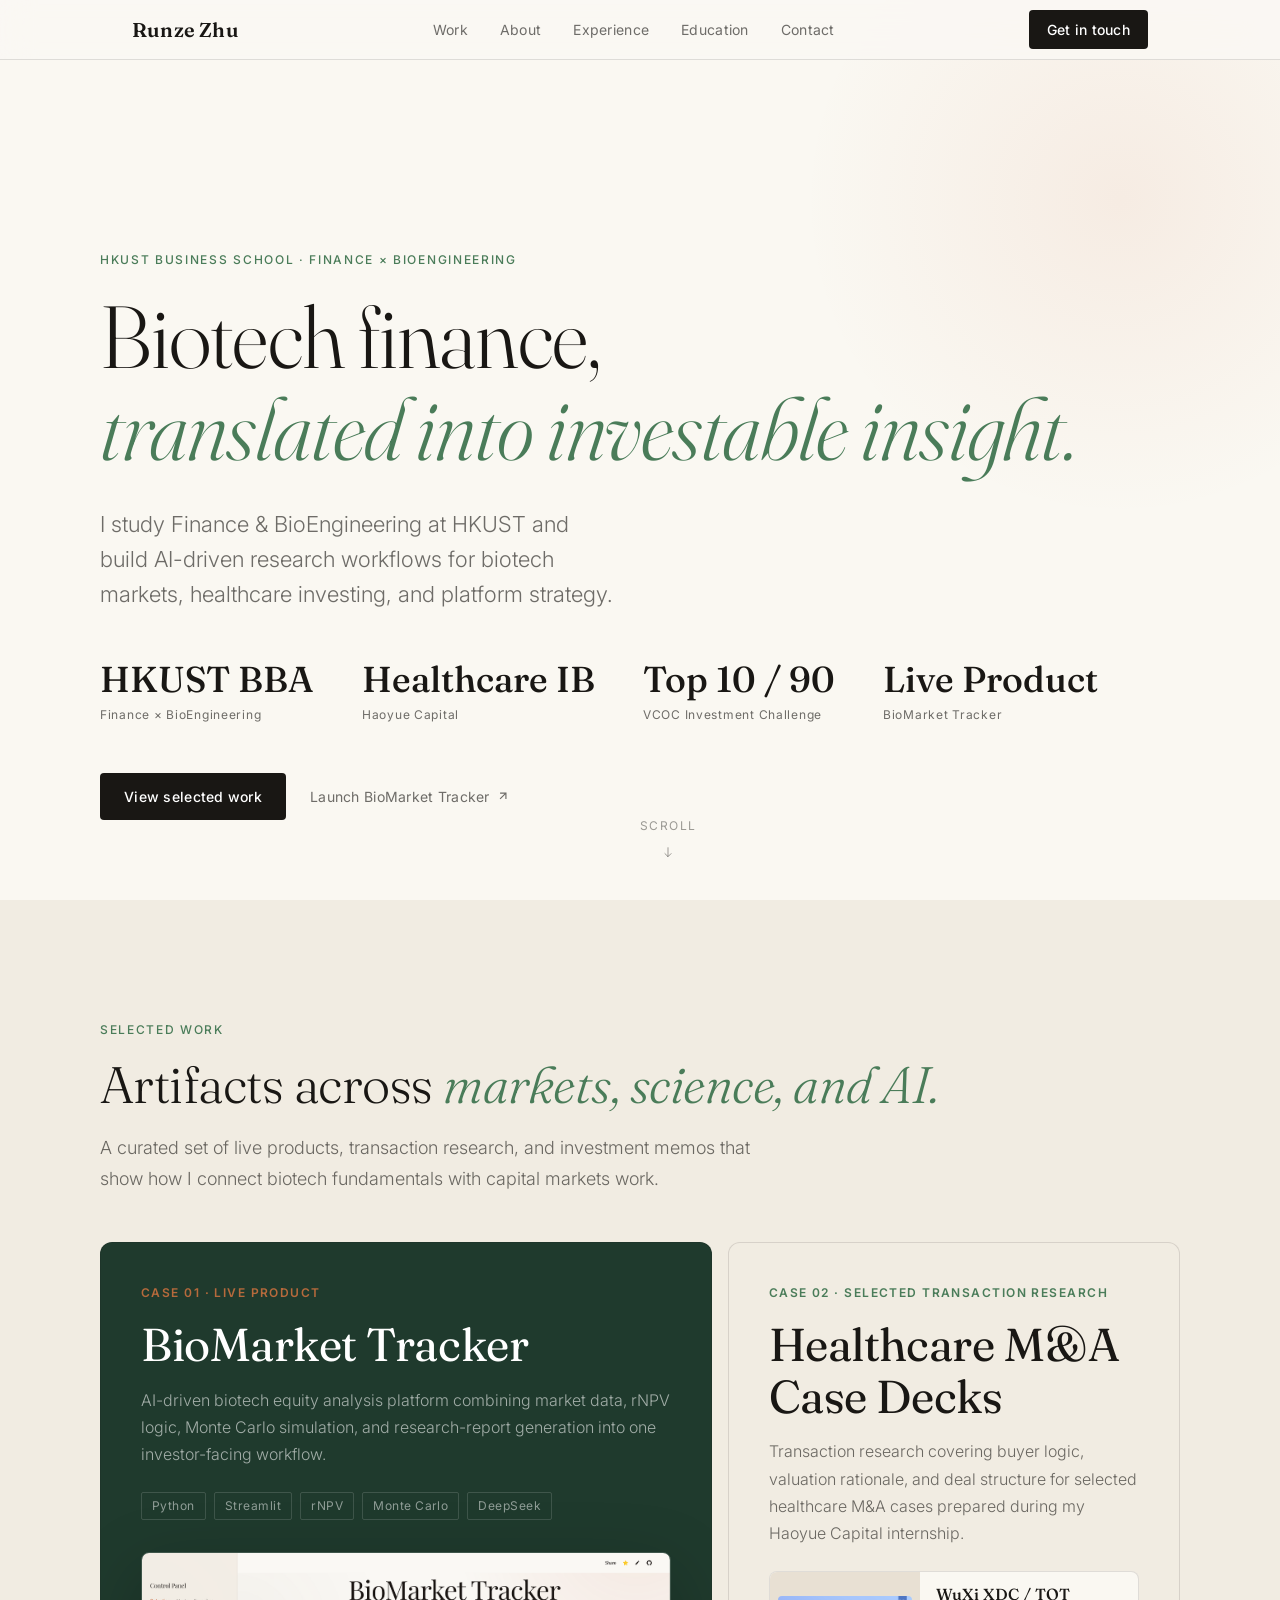
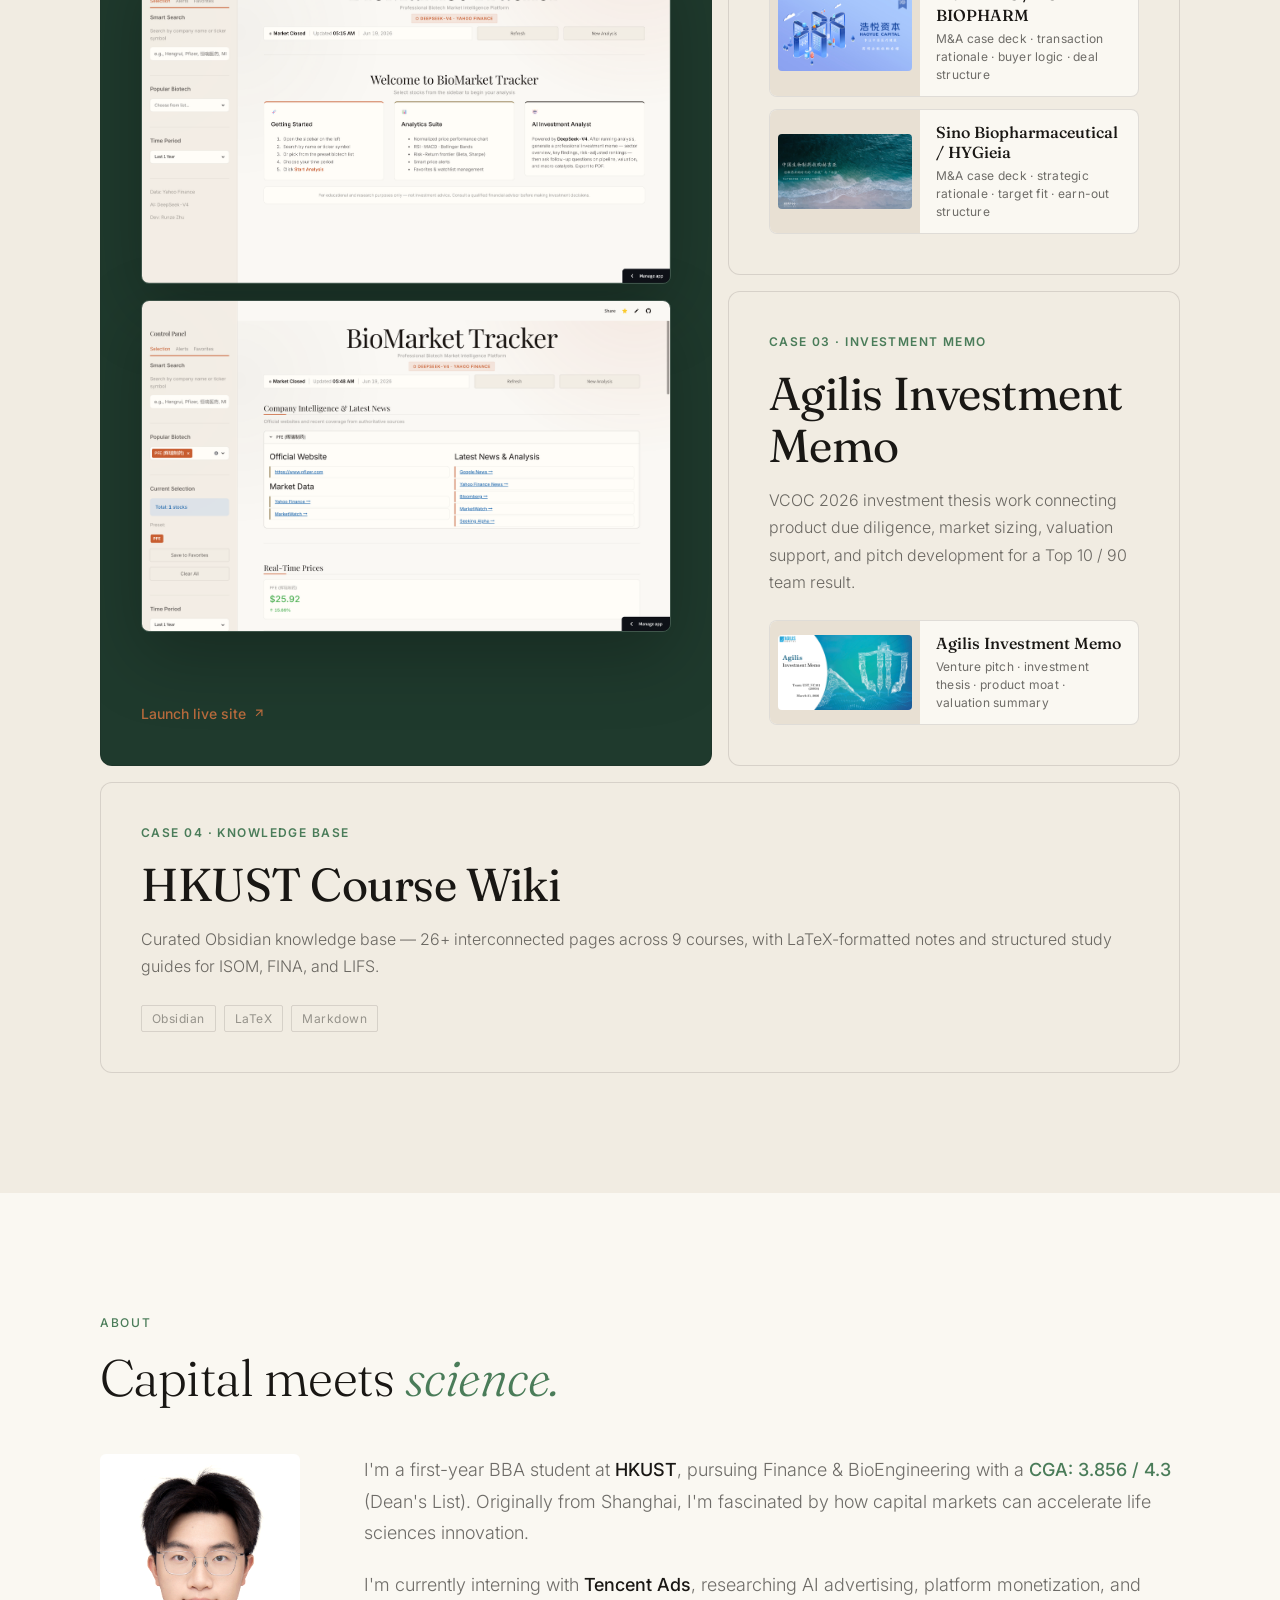
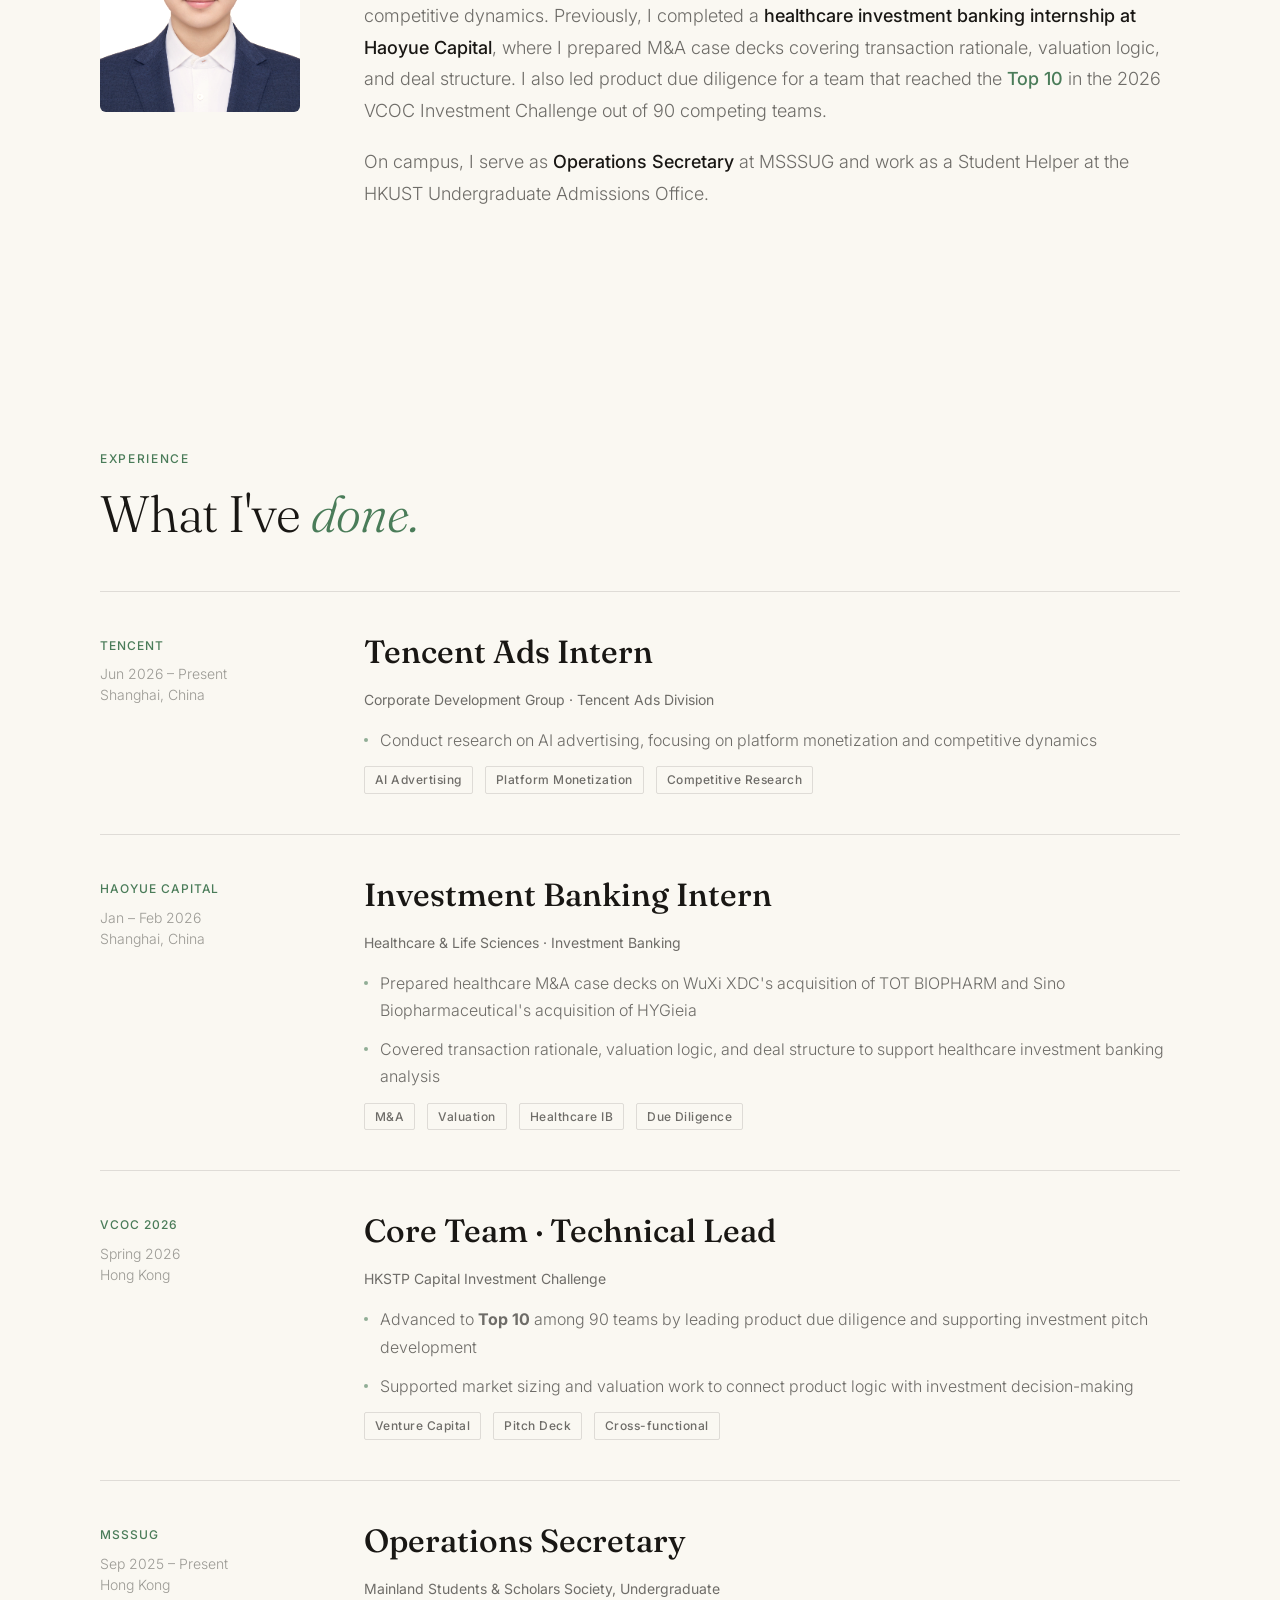
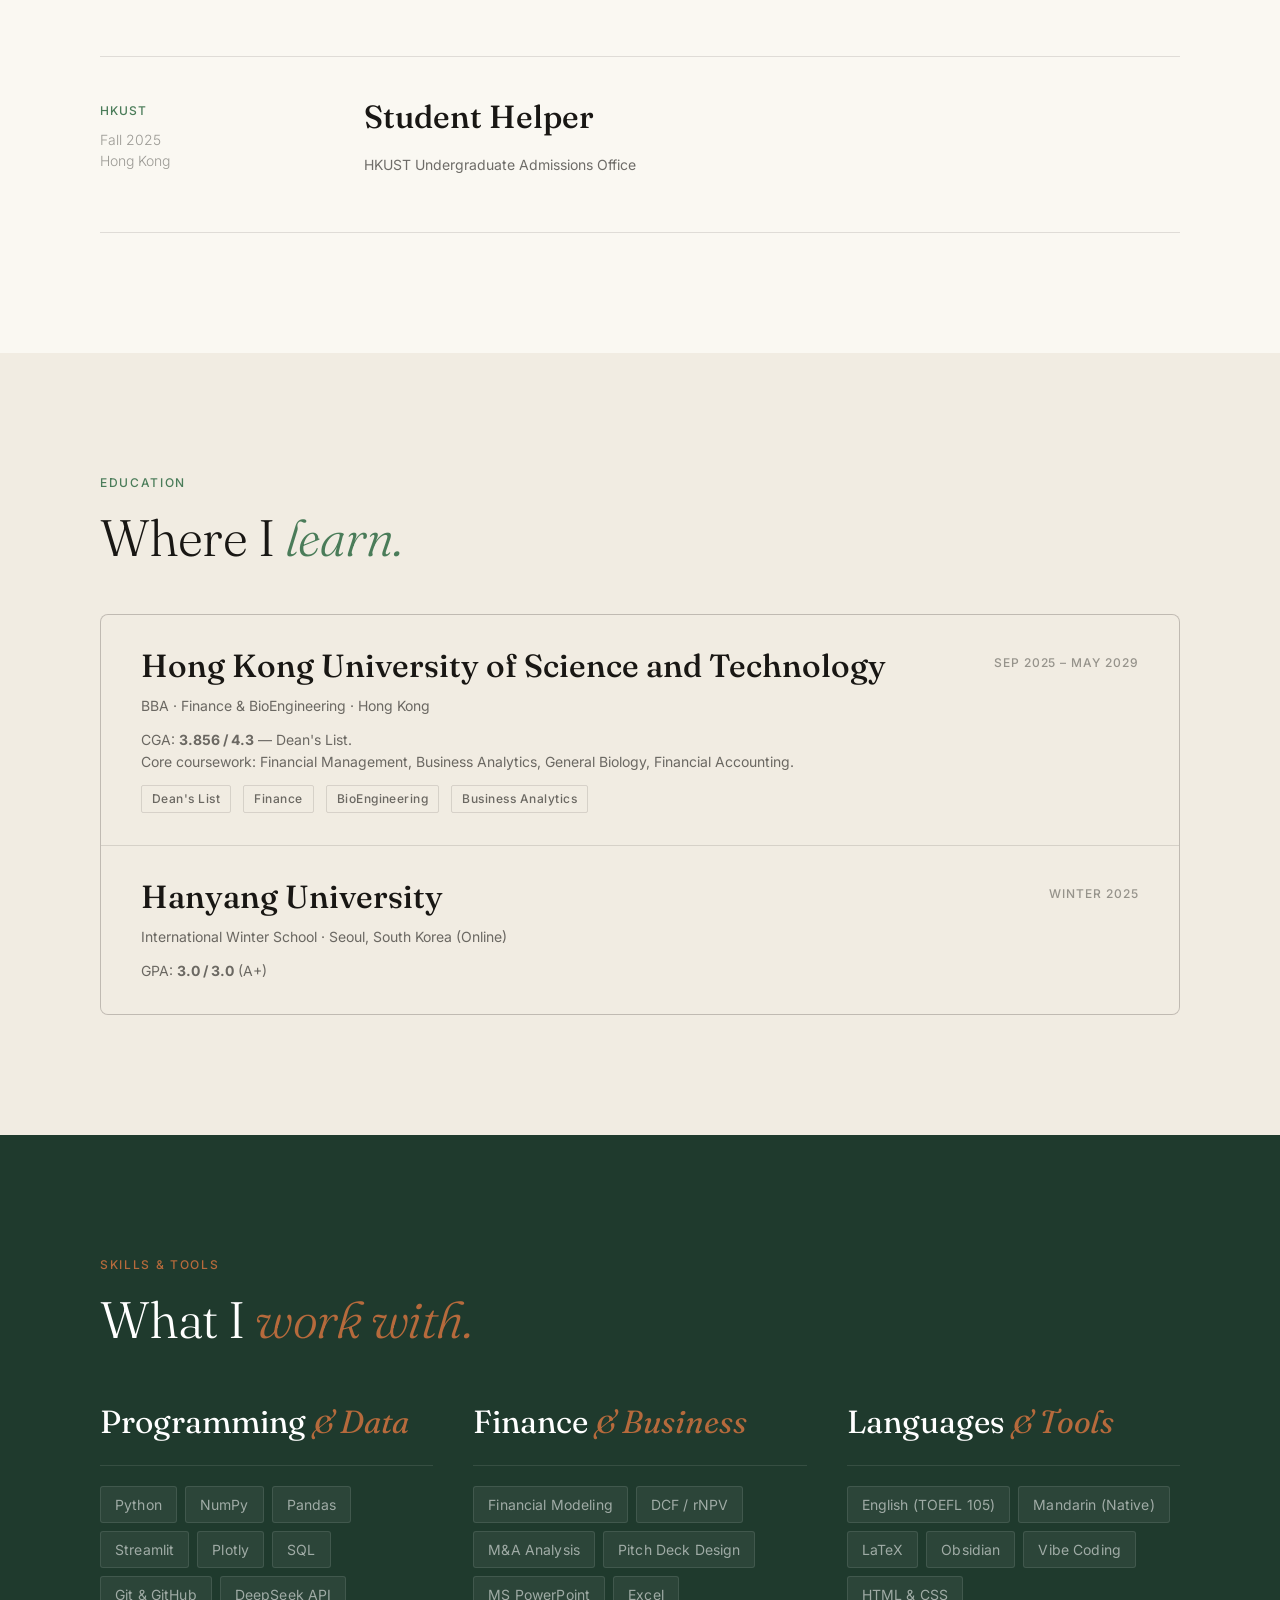
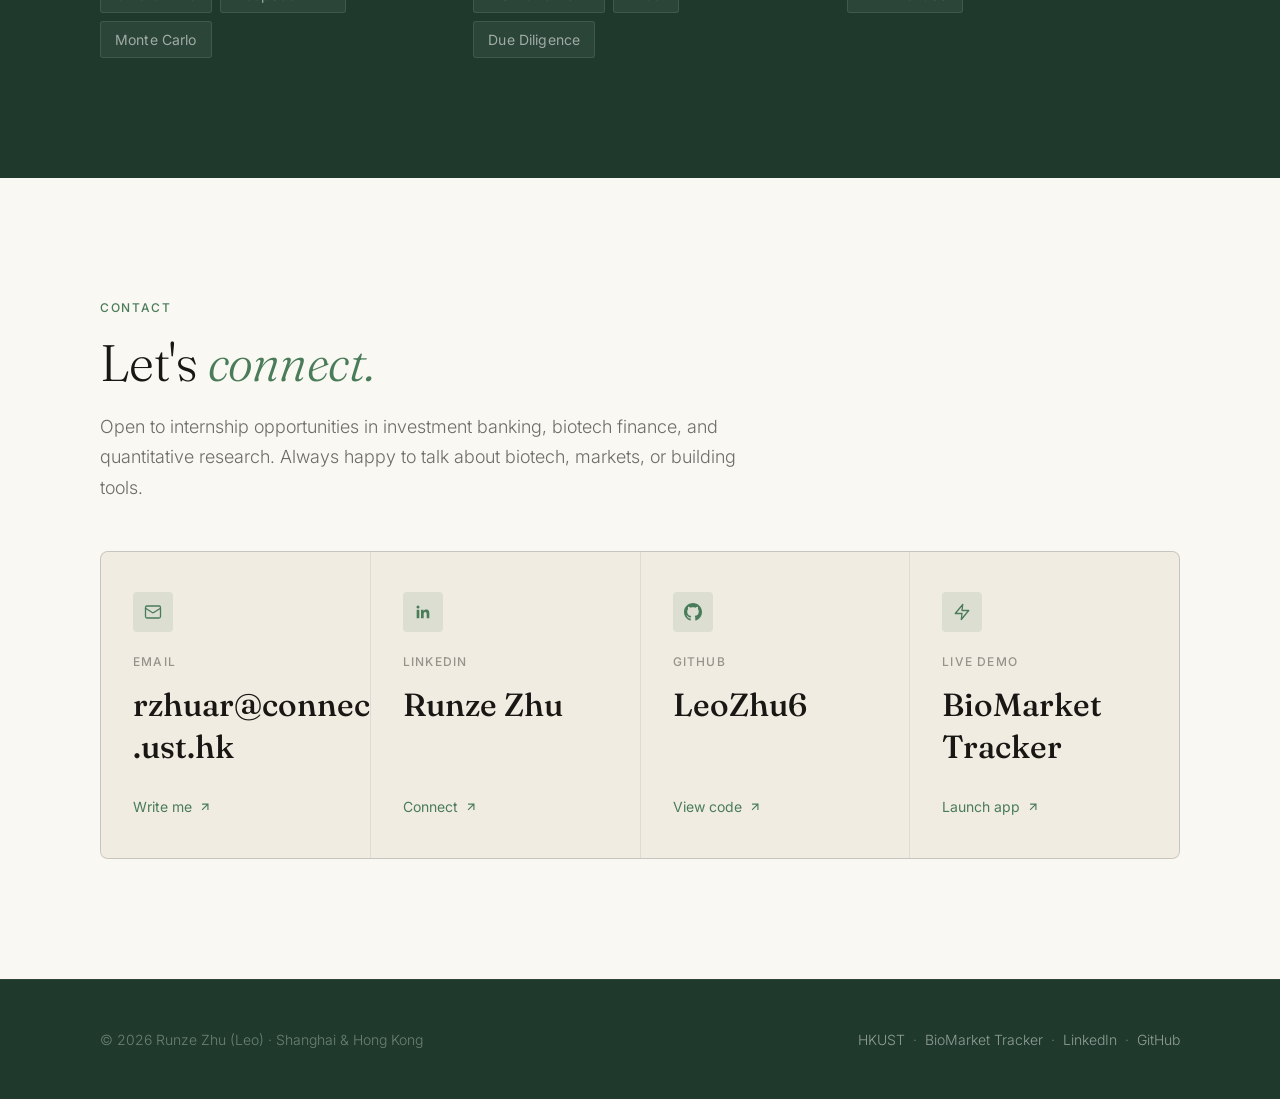
==== commit d7982397: "update: index.html tweaks" ====
--- a/index.html
+++ b/index.html
@@ -2197,4 +2197,22 @@
     event.stopPropagation();
     changeDeckSlide(-1);
   });
-  document.getElementById('deckNextSide').addEventListener('cli+  document.getElementById('deckNextSide').addEventListener('click', event => {
+    event.stopPropagation();
+    changeDeckSlide(1);
+  });
+  deckSlide.addEventListener('click', () => changeDeckSlide(1));
+  deckModal.addEventListener('click', event => {
+    if (event.target === deckModal) closeDeck();
+  });
+  window.addEventListener('keydown', event => {
+    if (!activeDeck) return;
+    if (event.key === 'Escape') closeDeck();
+    if (event.key === 'ArrowLeft') changeDeckSlide(-1);
+    if (event.key === 'ArrowRight') changeDeckSlide(1);
+  });
+
+</script>
+
+</body>
+</html>
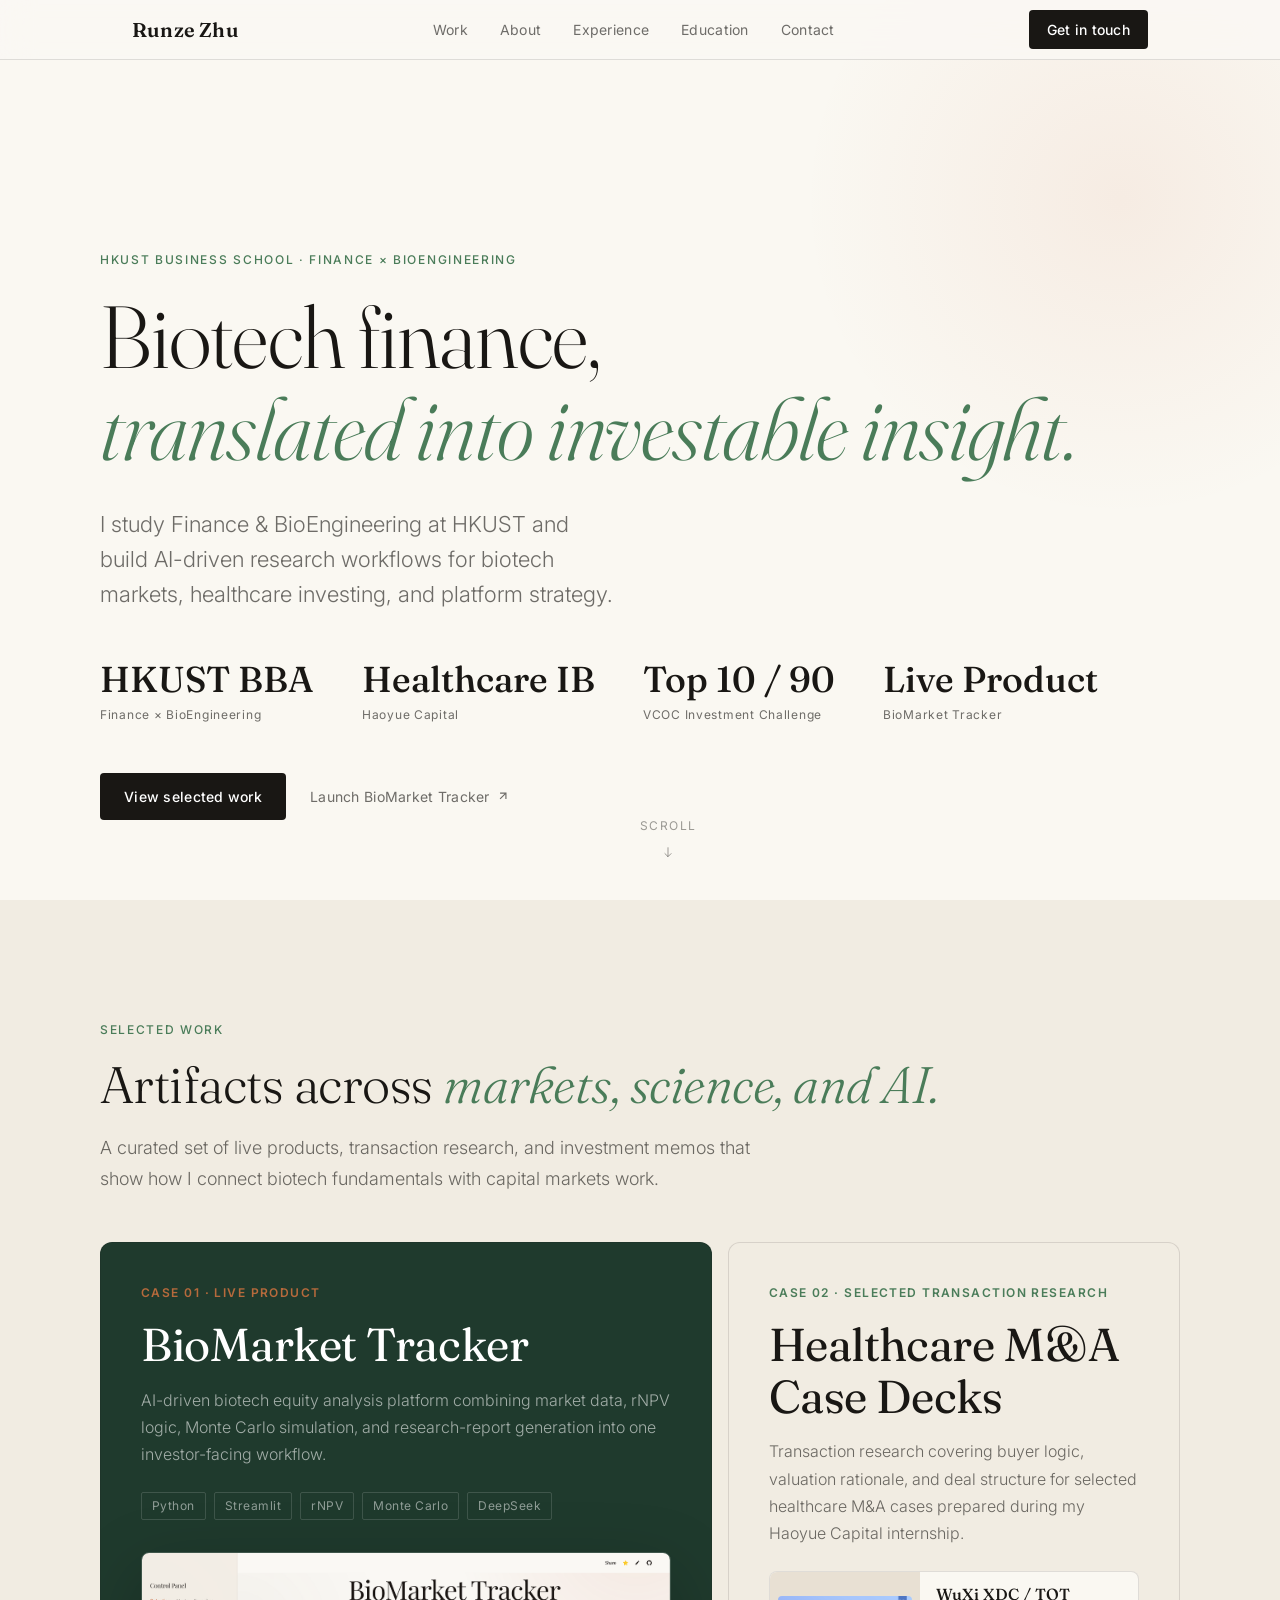
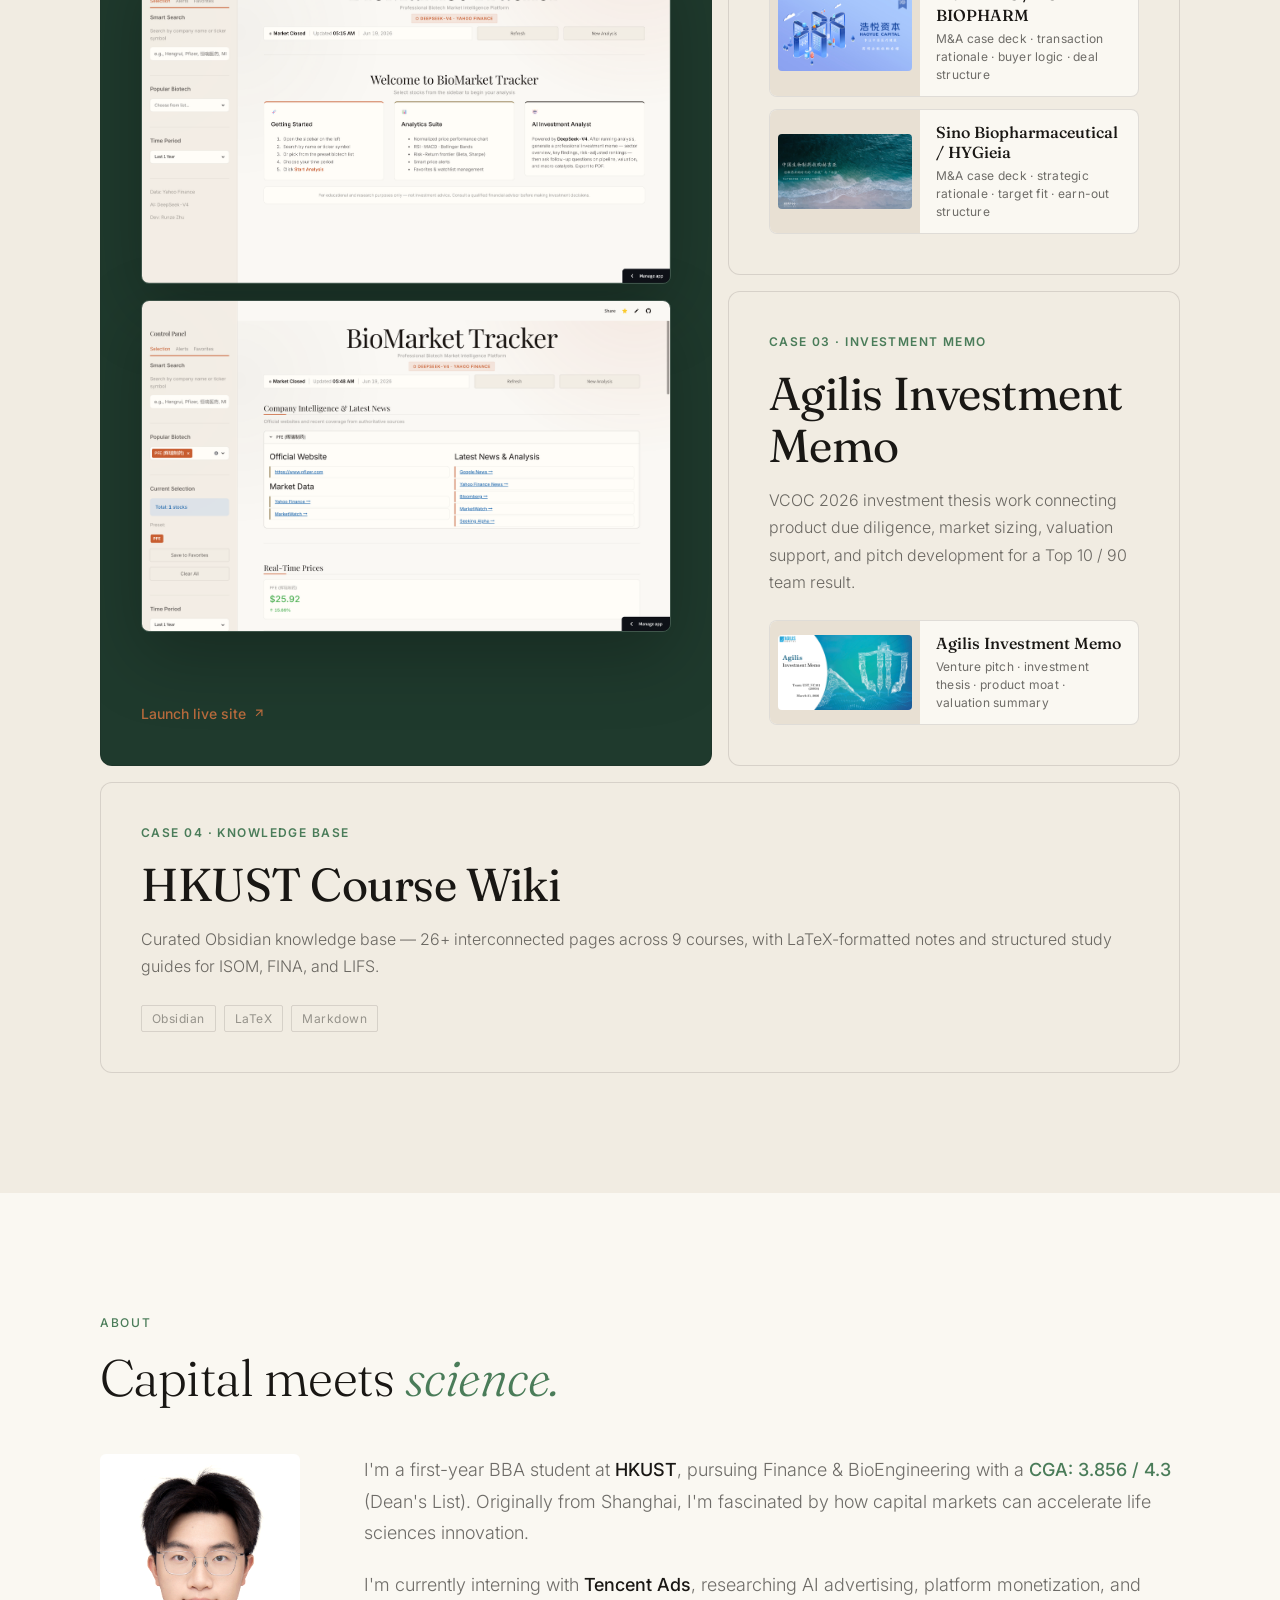
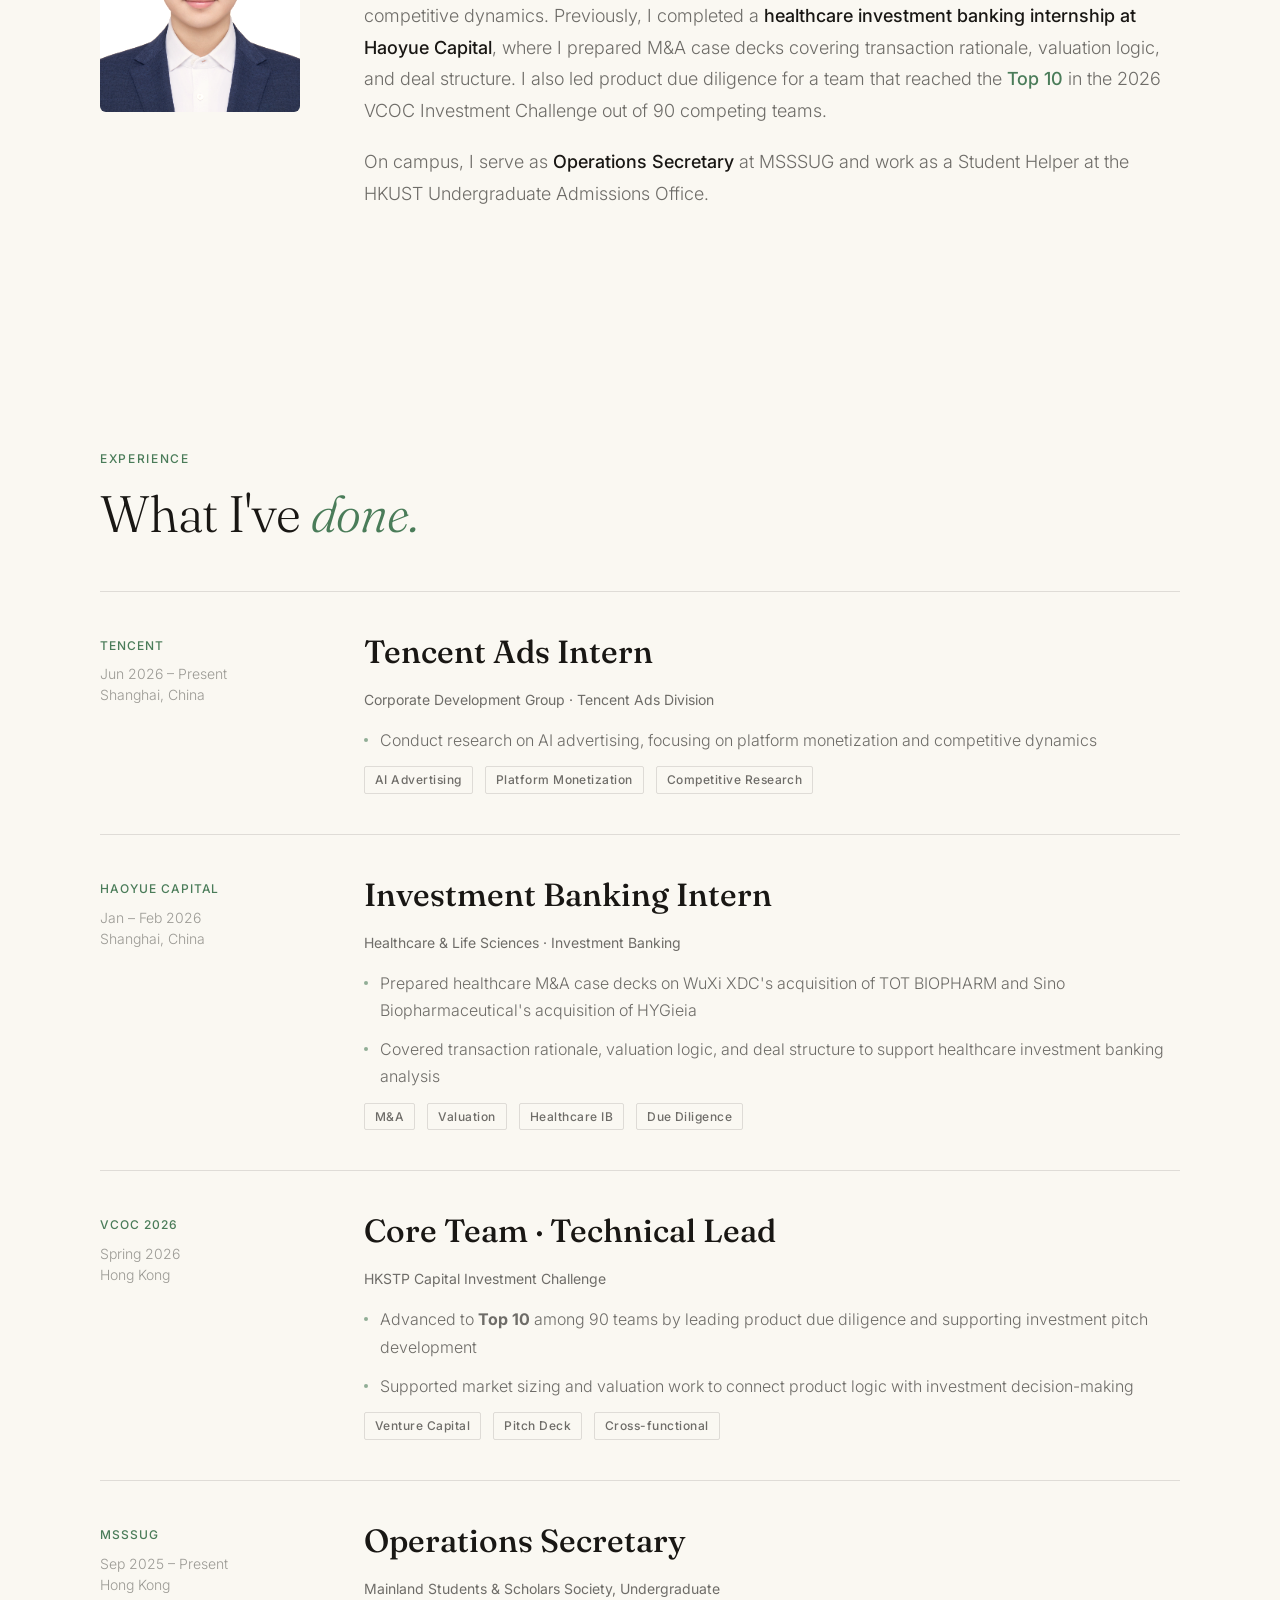
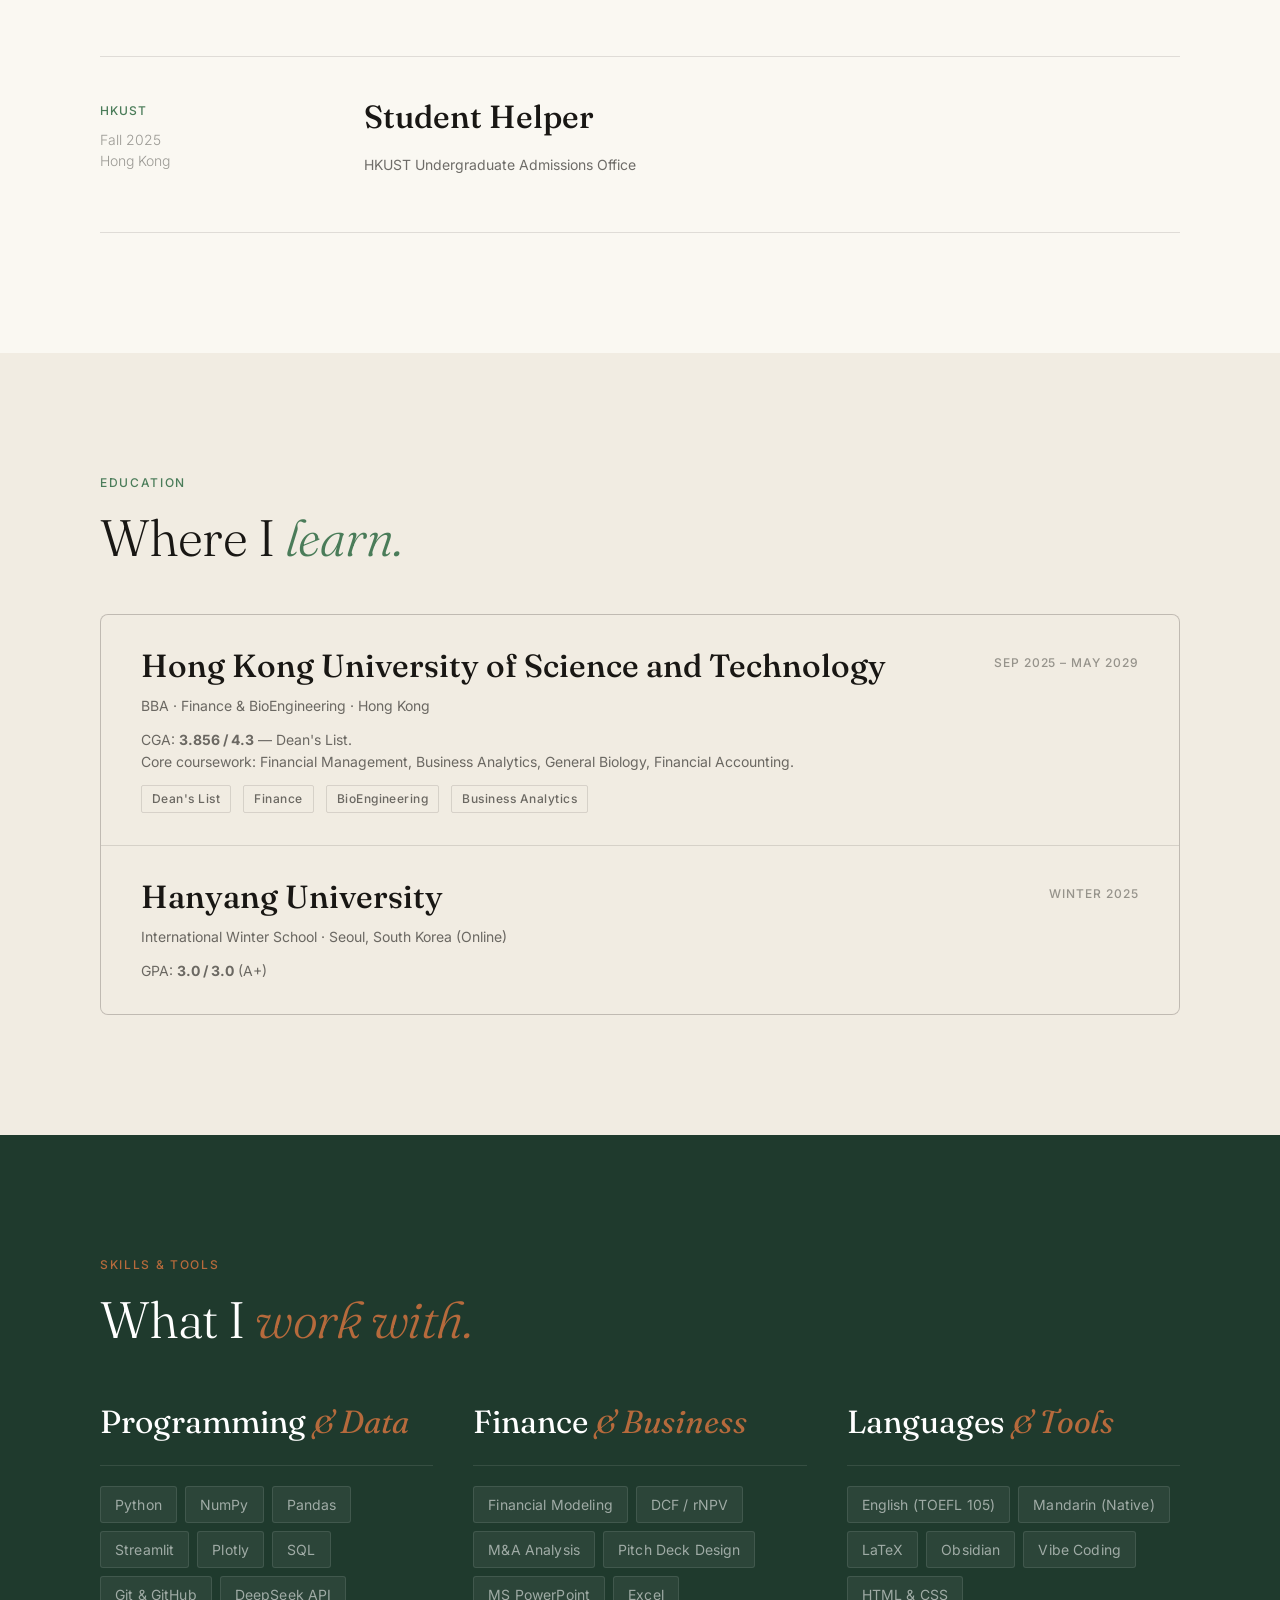
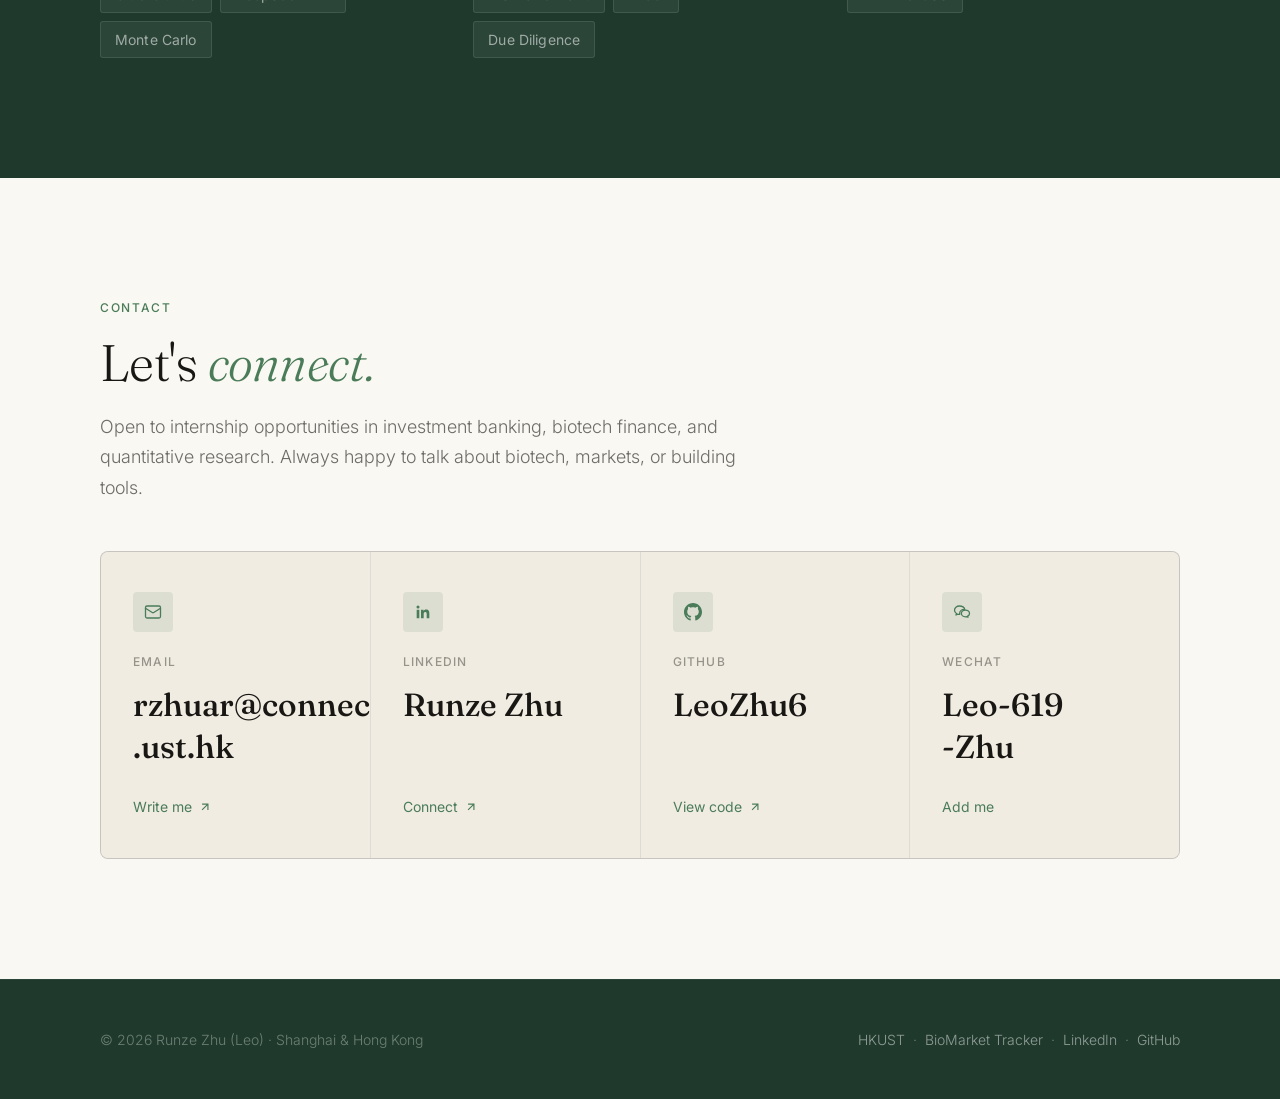
==== commit eda5a40a: "Contact: replace Live Demo card with WeChat (Leo-619-Zhu)" ====
--- a/index.html
+++ b/index.html
@@ -1973,21 +1973,19 @@
         </div>
       </a>
 
-      <a href="https://runze-bio-market-tracker.streamlit.app/" target="_blank" rel="noopener" class="contact-card reveal reveal-delay-5">
+      <div class="contact-card reveal reveal-delay-5">
         <div class="contact-icon">
           <svg viewBox="0 0 24 24" fill="none" stroke="currentColor" stroke-width="1.75" stroke-linecap="round" stroke-linejoin="round">
-            <path d="M13 2L3 14h9l-1 8 10-12h-9l1-8z"/>
+            <path d="M8.5 4C4.9 4 2 6.5 2 9.6c0 1.8 1 3.4 2.6 4.4L4 16l2.3-1.2c.7.2 1.4.3 2.2.3h.6c-.1-.4-.2-.9-.2-1.3 0-2.9 2.8-5.2 6.3-5.2h.5C15.1 5.9 12.1 4 8.5 4z"/>
+            <path d="M22 13.9c0-2.5-2.4-4.5-5.4-4.5s-5.4 2-5.4 4.5 2.4 4.5 5.4 4.5c.6 0 1.2-.1 1.8-.3L20 19l-.5-1.4c1.5-.8 2.5-2.1 2.5-3.7z"/>
           </svg>
         </div>
-        <div class="contact-label">Live Demo</div>
-        <div class="contact-value">BioMarket<br>Tracker</div>
+        <div class="contact-label">WeChat</div>
+        <div class="contact-value">Leo-619<br>-Zhu</div>
         <div class="contact-arrow">
-          Launch app
-          <svg viewBox="0 0 24 24" fill="none" stroke="currentColor" stroke-width="2">
-            <path d="M7 17L17 7M7 7h10v10"/>
-          </svg>
-        </div>
-      </a>
+          Add me
+        </div>
+      </div>
 
     </div>
   </div>
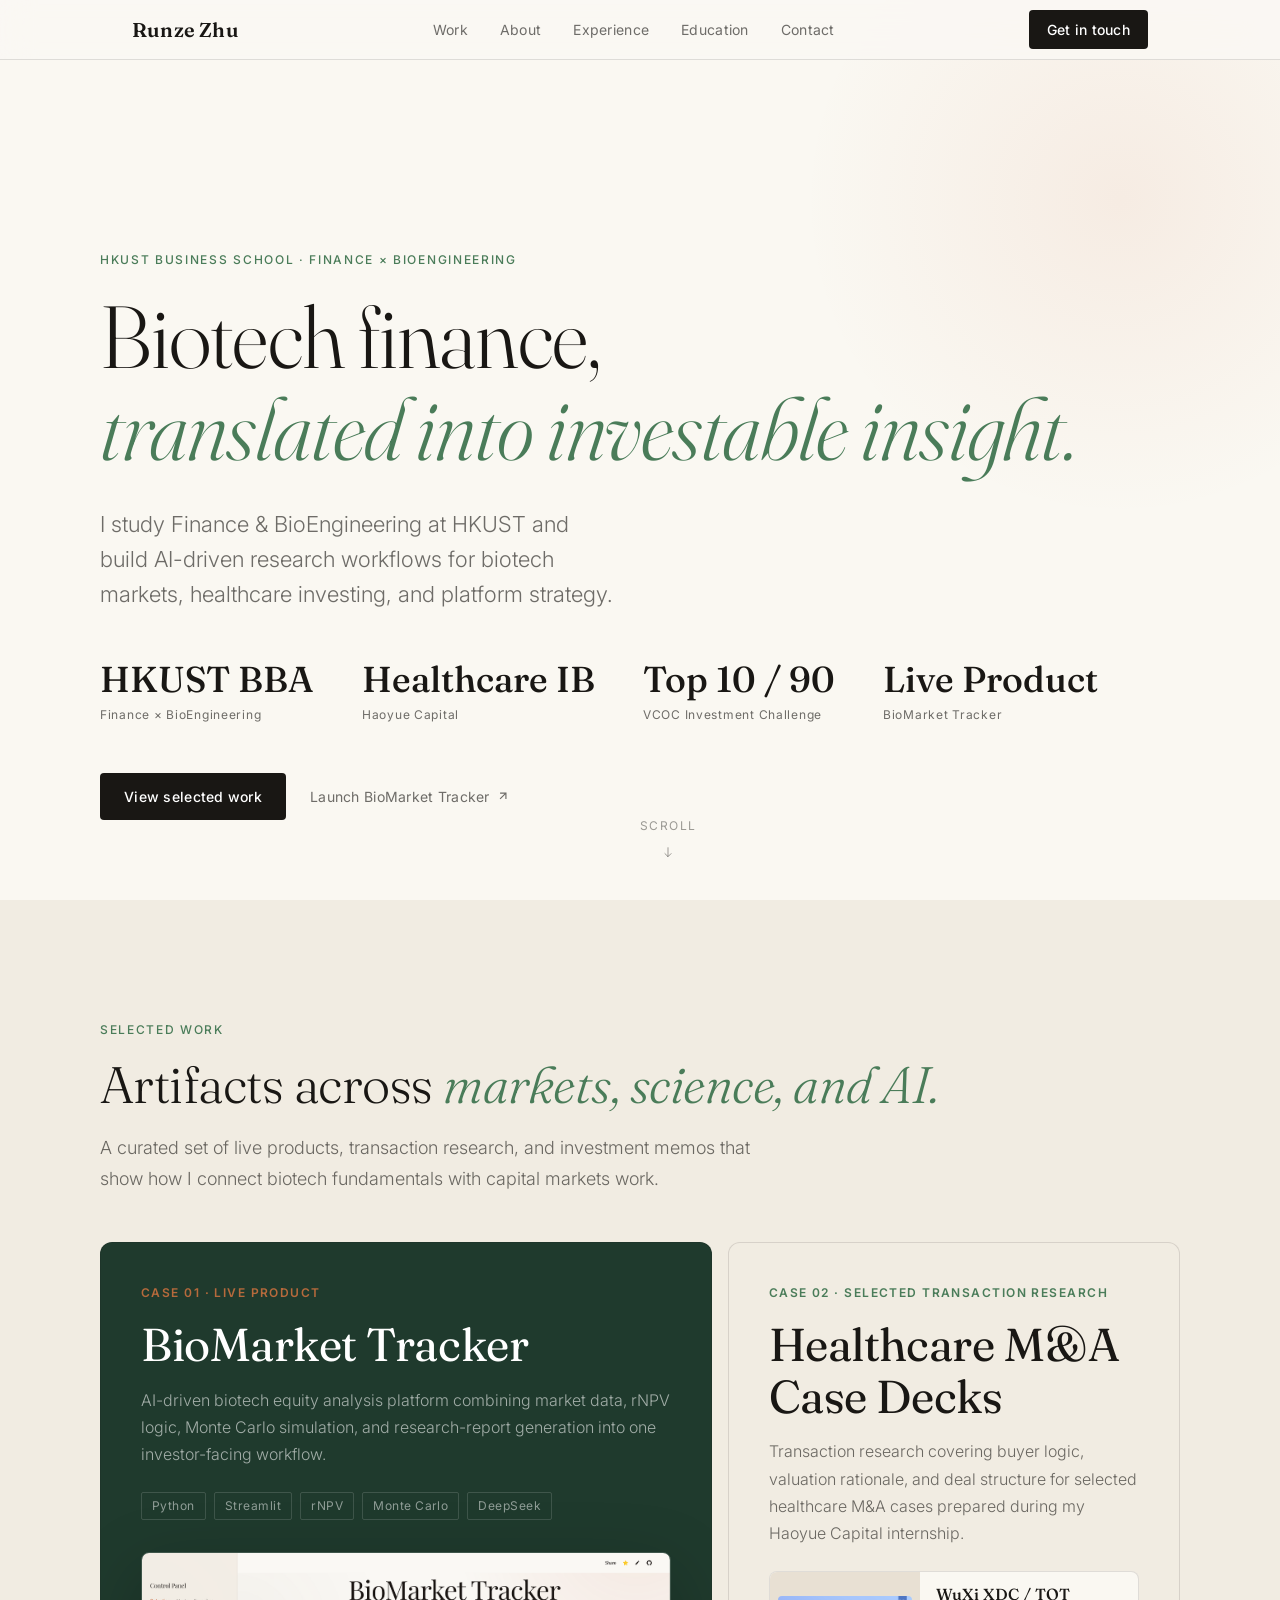
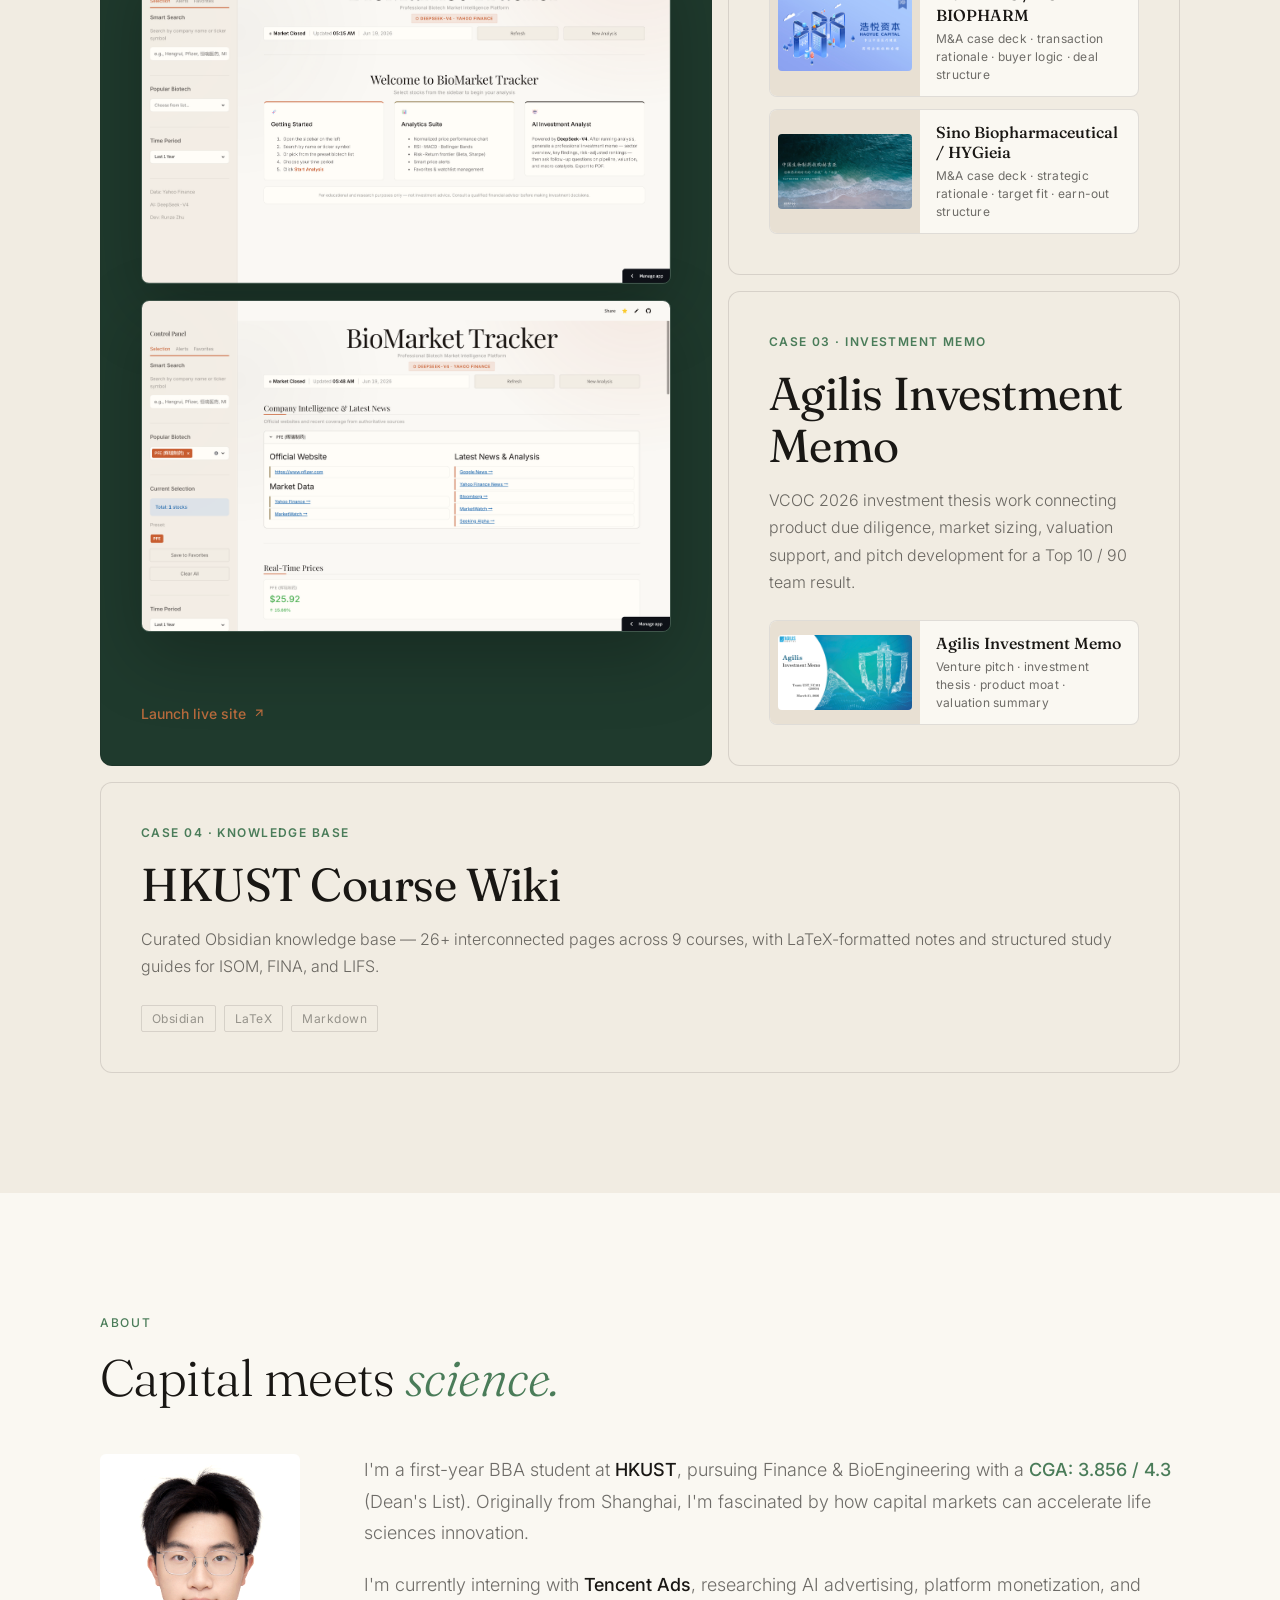
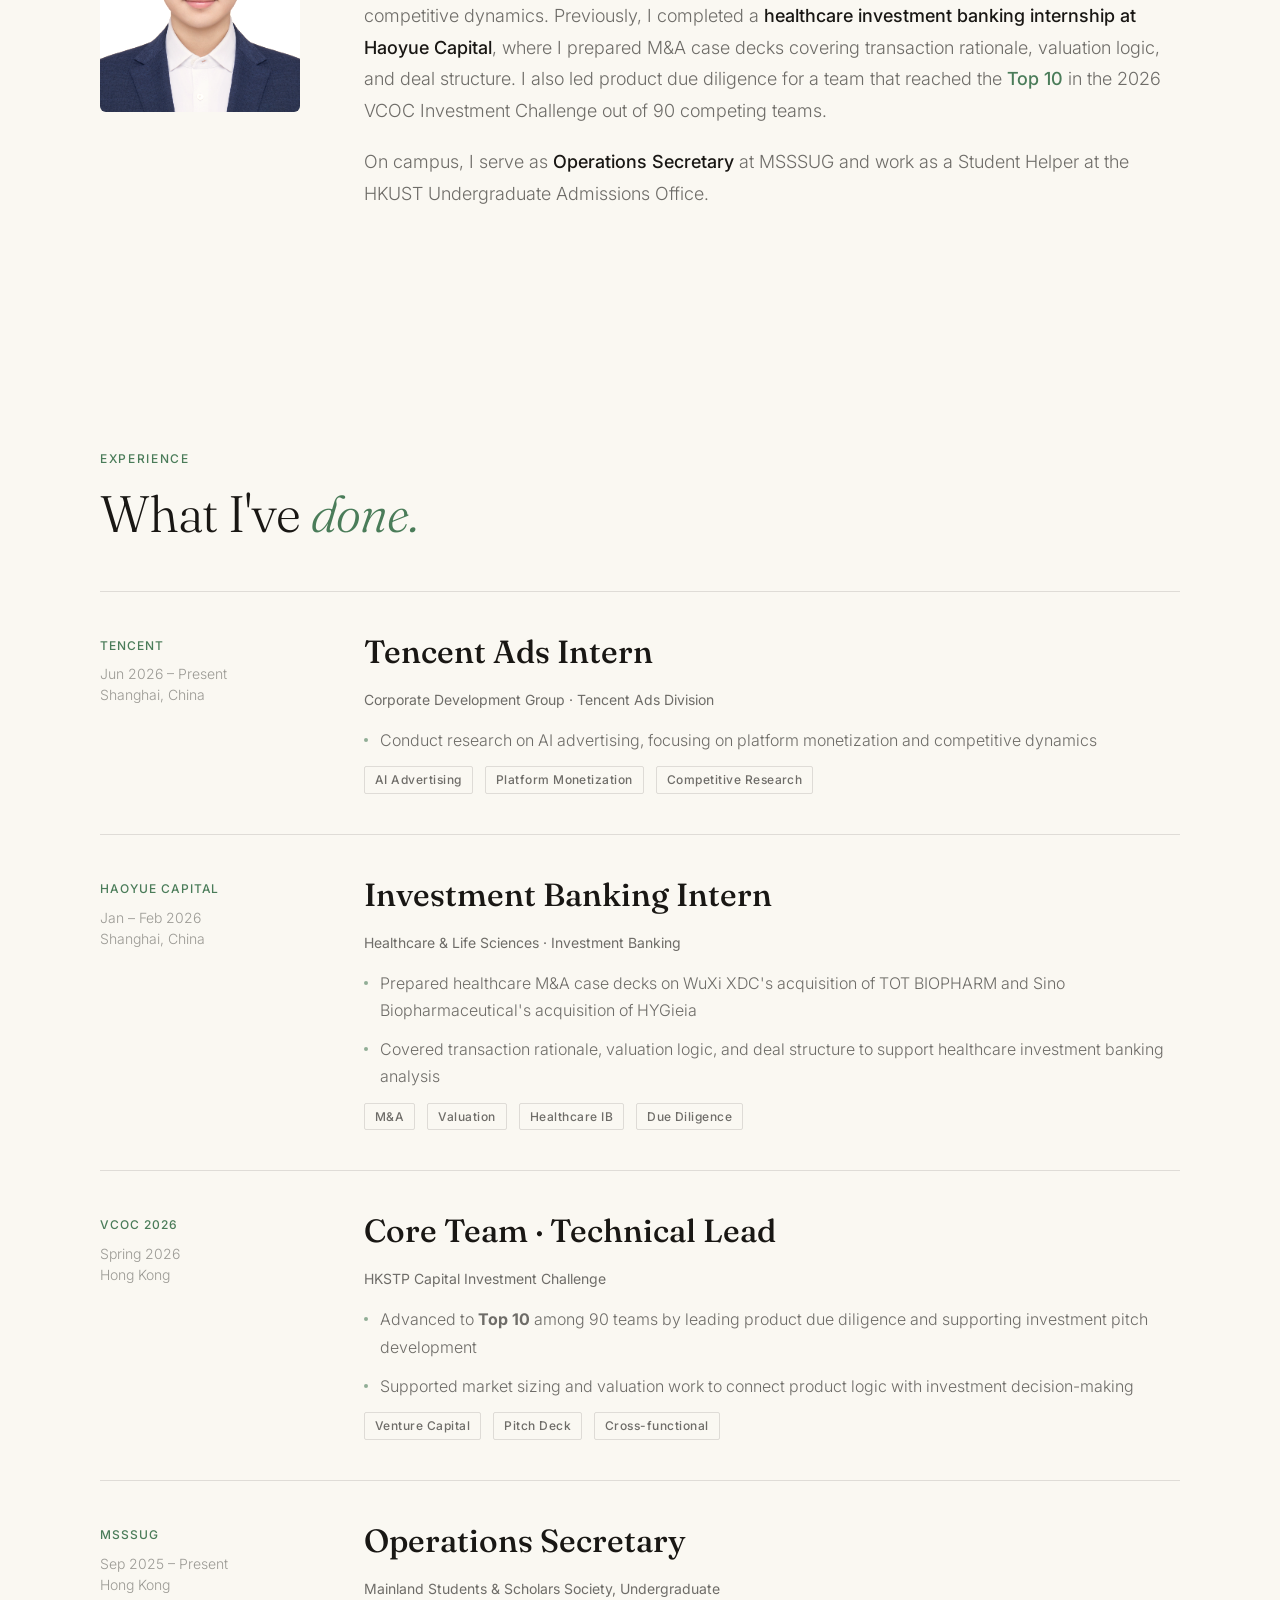
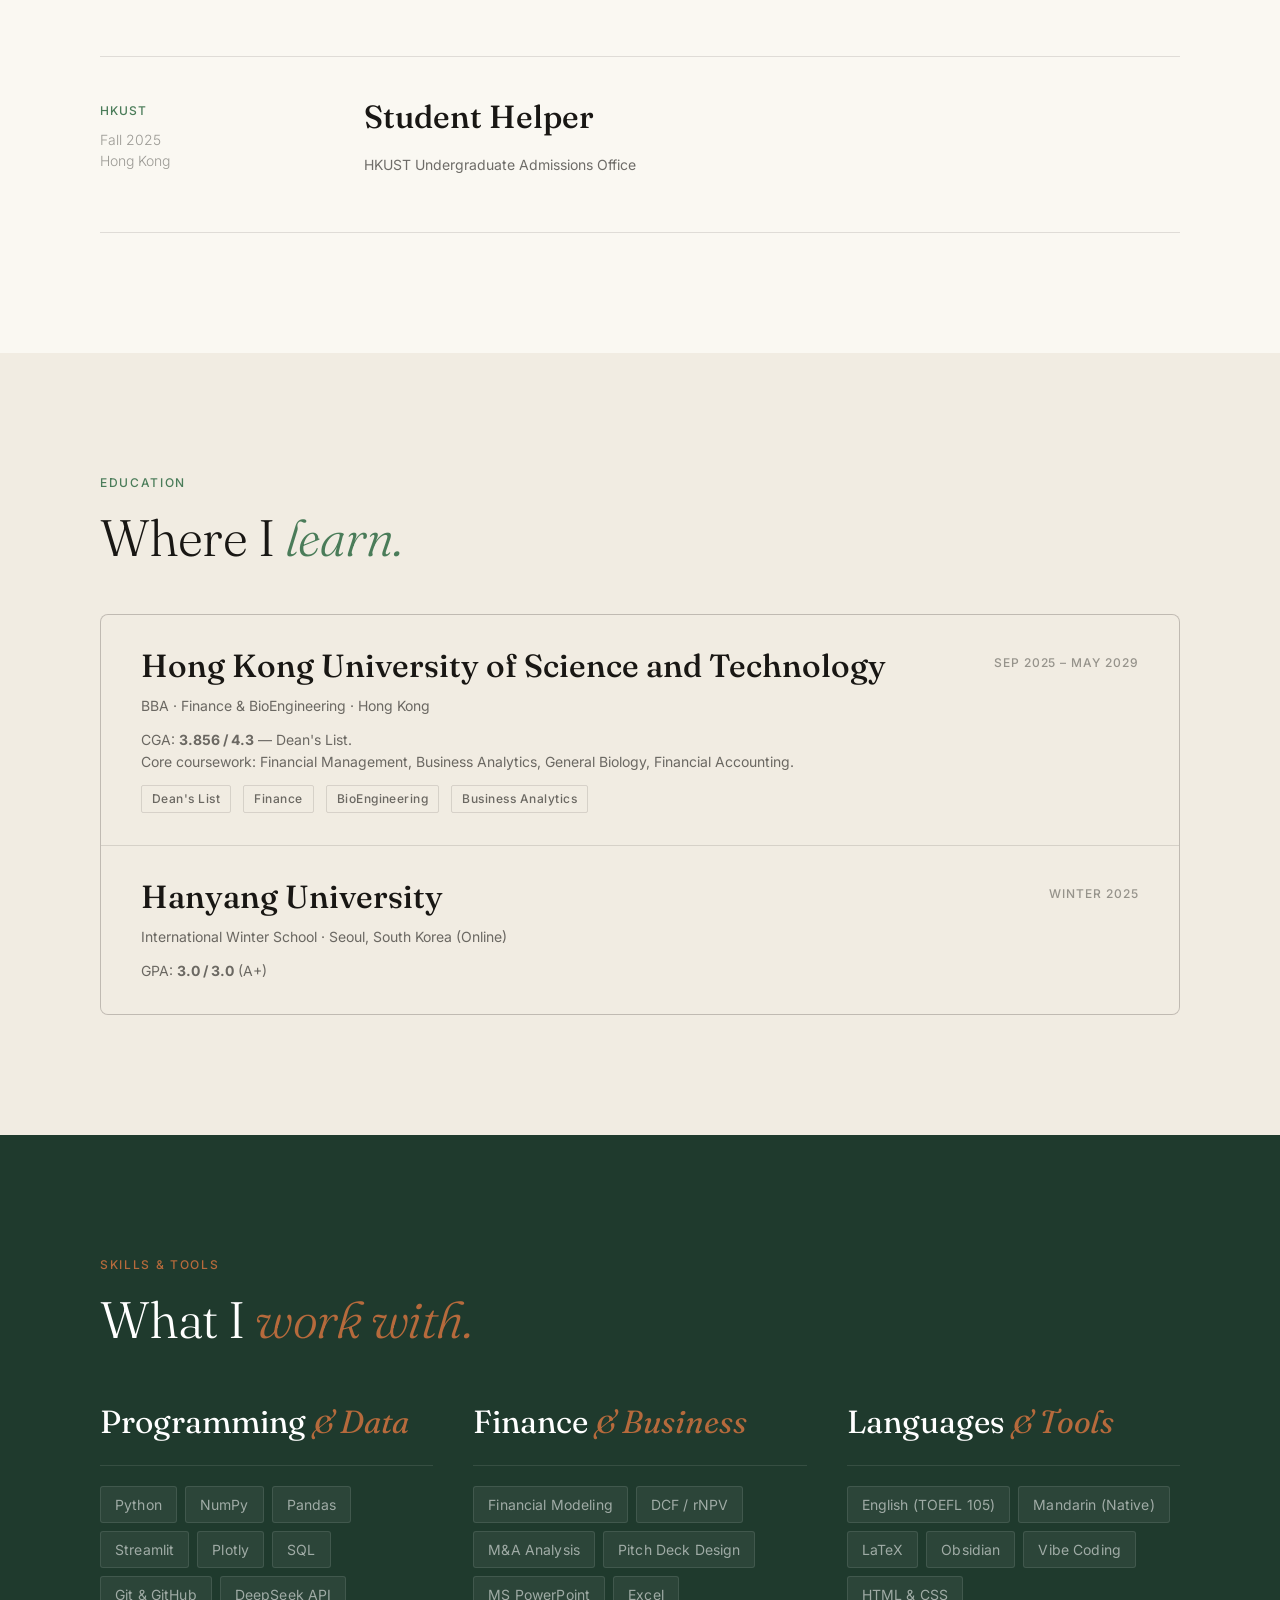
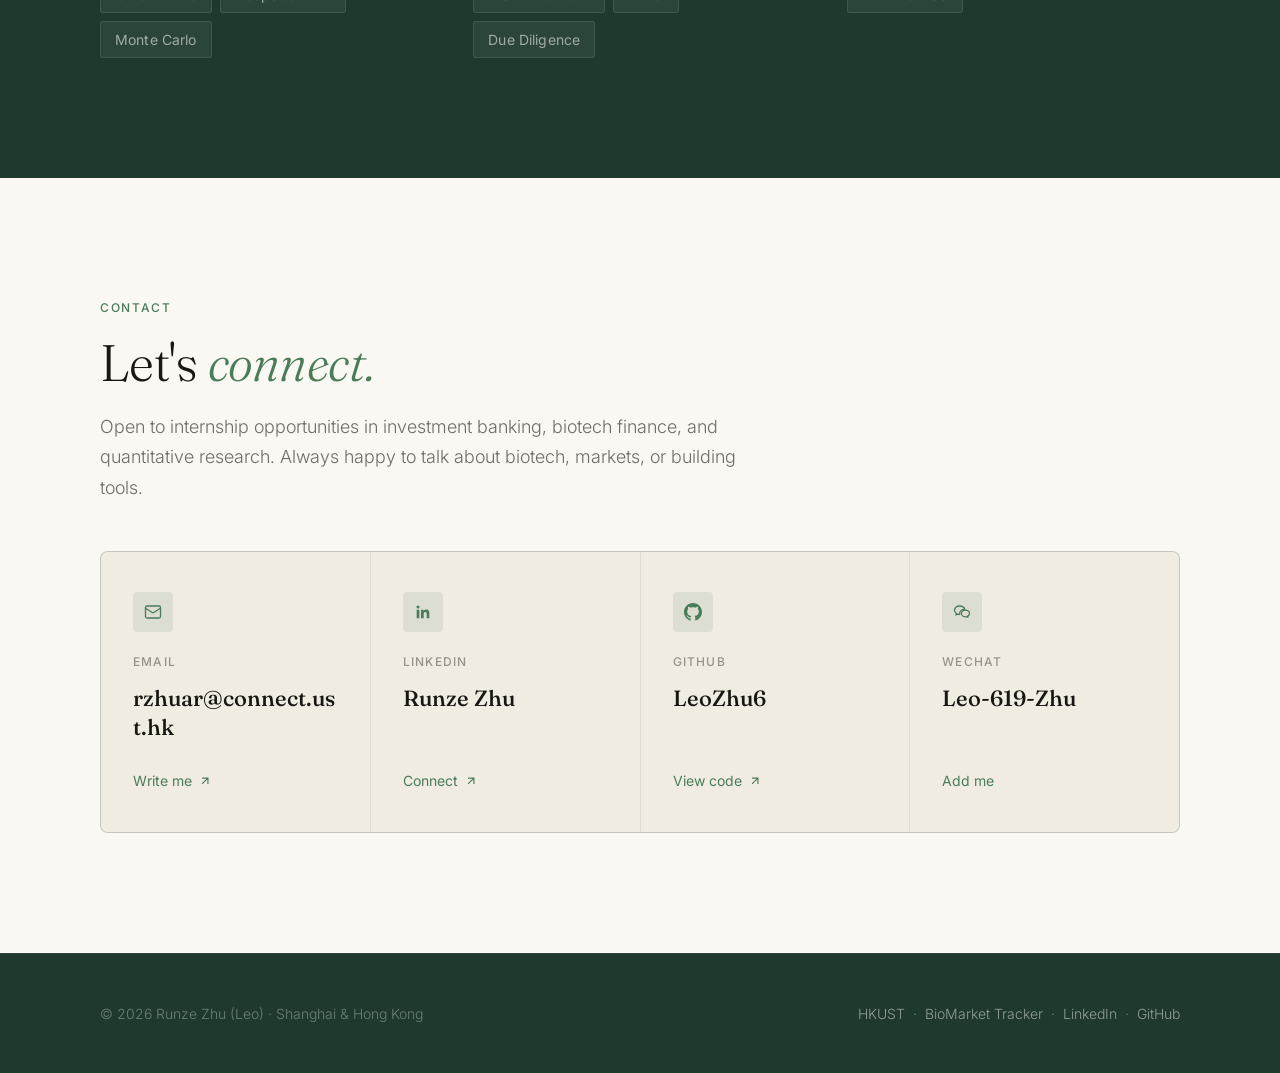
==== commit 3b607eeb: "Contact: fix email clipping and show WeChat on one line" ====
--- a/index.html
+++ b/index.html
@@ -1405,10 +1405,11 @@
 
   .contact-value {
     font-family: var(--serif);
-    font-size: var(--text-xl);
+    font-size: var(--text-lg);
     font-weight: 500;
     color: var(--ink);
     line-height: 1.3;
+    overflow-wrap: anywhere;
   }
 
   .contact-arrow {
@@ -1932,7 +1933,7 @@
           </svg>
         </div>
         <div class="contact-label">Email</div>
-        <div class="contact-value">rzhuar@connect<br>.ust.hk</div>
+        <div class="contact-value">rzhuar@connect.ust.hk</div>
         <div class="contact-arrow">
           Write me
           <svg viewBox="0 0 24 24" fill="none" stroke="currentColor" stroke-width="2">
@@ -1981,7 +1982,7 @@
           </svg>
         </div>
         <div class="contact-label">WeChat</div>
-        <div class="contact-value">Leo-619<br>-Zhu</div>
+        <div class="contact-value">Leo-619-Zhu</div>
         <div class="contact-arrow">
           Add me
         </div>
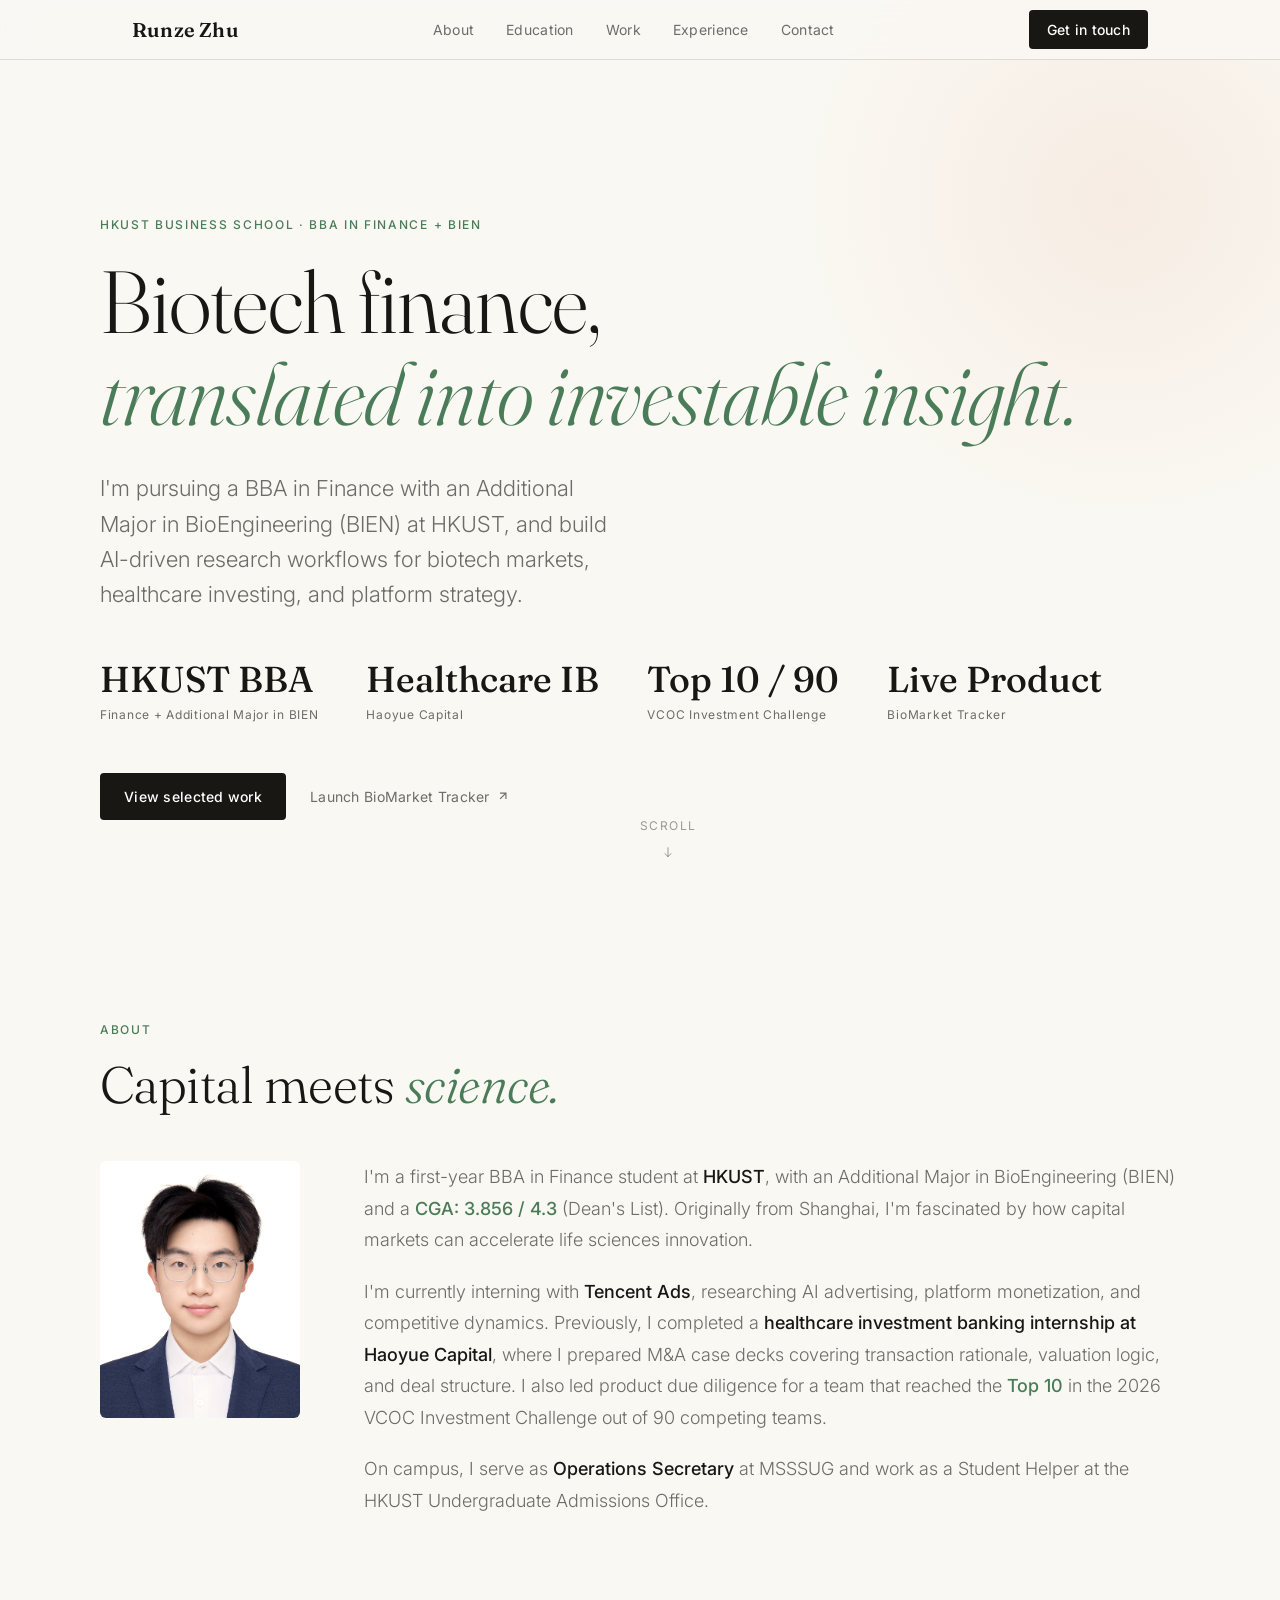
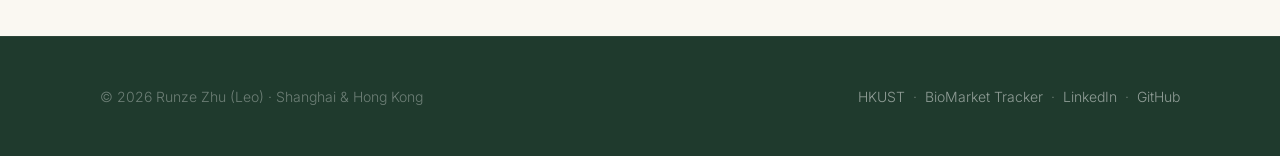
==== commit ac4c34ab: "Split portfolio into dedicated pages" ====
--- a/index.html
+++ b/index.html
@@ -3,1567 +3,51 @@
 <head>
 <meta charset="UTF-8">
 <meta name="viewport" content="width=device-width, initial-scale=1.0">
-<meta name="description" content="Runze Zhu is an HKUST BBA student studying Finance and BioEngineering, building AI-driven biotech market analytics tools and working across healthcare investment banking, venture research, and platform strategy.">
+<meta name="description" content="Runze Zhu is an HKUST BBA in Finance student with an Additional Major in BioEngineering (BIEN), building AI-driven biotech market analytics tools and working across healthcare investment banking, venture research, and platform strategy.">
 <meta property="og:title" content="Runze Zhu — Biotech Finance Builder">
 <meta property="og:description" content="Finance, biotechnology, and AI-driven research workflows — from healthcare M&A case decks to BioMarket Tracker.">
 <meta property="og:type" content="website">
 <meta property="og:url" content="https://leozhu6.github.io/">
 <meta name="twitter:card" content="summary_large_image">
 <meta name="twitter:title" content="Runze Zhu — Biotech Finance Builder">
-<meta name="twitter:description" content="HKUST BBA student building at the intersection of biotech finance and AI analytics.">
-<title>Runze Zhu — Biotech Finance Builder</title>
+<meta name="twitter:description" content="HKUST BBA in Finance student with an Additional Major in BioEngineering (BIEN), building at the intersection of biotech finance and AI analytics.">
+<title>Runze Zhu — About</title>
 <link rel="preconnect" href="https://fonts.googleapis.com">
 <link rel="preconnect" href="https://fonts.gstatic.com" crossorigin>
 <link href="https://fonts.googleapis.com/css2?family=Fraunces:ital,opsz,wght@0,9..144,400..700;1,9..144,400..700&family=Inter:wght@300;400;450;500;600&display=swap" rel="stylesheet">
-<style>
-  /* ============================================
-     Anthropic Design System
-     ============================================ */
-  :root {
-    /* Colors */
-    --bg:           #FAF8F2;
-    --bg-warm:      #F1ECE2;
-    --bg-dark:      #1F3A2D;
-    --bg-mid:       #E8E0D3;
-    --ink:          #191714;
-    --ink-60:       rgba(25,23,20,0.62);
-    --ink-40:       rgba(25,23,20,0.42);
-    --ink-20:       rgba(25,23,20,0.12);
-    --accent:       #4A7C59;
-    --accent-warm:  #B66A3C;
-    --accent-dim:   rgba(74,124,89,0.12);
-    --snow:         #ffffff;
-    --border:       rgba(25,23,20,0.12);
-
-    /* Typography */
-    --serif:  'Fraunces', 'Georgia', 'Times New Roman', serif;
-    --sans:   'Inter', ui-sans-serif, system-ui, -apple-system, sans-serif;
-
-    /* Scale */
-    --text-xs:   12px;
-    --text-sm:   14px;
-    --text-base: 16px;
-    --text-md:   18px;
-    --text-lg:   22px;
-    --text-xl:   32px;
-    --text-2xl:  48px;
-    --text-3xl:  64px;
-    --text-4xl:  88px;
-
-    /* Space */
-    --sp-4:   4px;
-    --sp-8:   8px;
-    --sp-12:  12px;
-    --sp-16:  16px;
-    --sp-20:  20px;
-    --sp-24:  24px;
-    --sp-32:  32px;
-    --sp-40:  40px;
-    --sp-48:  48px;
-    --sp-64:  64px;
-    --sp-80:  80px;
-    --sp-120: 120px;
-    --sp-160: 160px;
-
-    /* Layout */
-    --max-w: 1080px;
-    --max-w-text: 680px;
-
-    /* Motion */
-    --ease:  cubic-bezier(0.16, 1, 0.3, 1);
-    --ease-out: cubic-bezier(0.0, 0.0, 0.2, 1);
-    --dur:   0.6s;
-    --dur-fast: 0.2s;
-  }
-
-  /* ============================================
-     Reset & Base
-     ============================================ */
-  *, *::before, *::after {
-    margin: 0; padding: 0;
-    box-sizing: border-box;
-  }
-
-  html {
-    scroll-behavior: smooth;
-    -webkit-font-smoothing: antialiased;
-    -moz-osx-font-smoothing: grayscale;
-  }
-
-  body {
-    font-family: var(--sans);
-    font-size: var(--text-base);
-    font-weight: 400;
-    line-height: 1.65;
-    color: var(--ink);
-    background: var(--bg);
-  }
-
-  /* Custom site cursor — replaces the system arrow with a palette-matched
-     ring + dot (default) and a warm highlight ring on interactive elements. */
-  html,
-  body,
-  .exp-item,
-  .skill-chip {
-    cursor: url("data:image/svg+xml,%3Csvg%20xmlns=%27http://www.w3.org/2000/svg%27%20width=%2728%27%20height=%2728%27%20viewBox=%270%200%2028%2028%27%3E%3Ccircle%20cx=%2714%27%20cy=%2714%27%20r=%278%27%20fill=%27none%27%20stroke=%27%23191714%27%20stroke-opacity=%270.55%27%20stroke-width=%271.5%27/%3E%3Ccircle%20cx=%2714%27%20cy=%2714%27%20r=%272.6%27%20fill=%27%234A7C59%27/%3E%3C/svg%3E") 14 14, auto;
-  }
-
-  a,
-  button,
-  [role="button"],
-  summary,
-  .deal-deck-card,
-  .deck-icon-btn,
-  .deck-side-btn,
-  .deck-slide-frame img,
-  .work-card-link {
-    cursor: url("data:image/svg+xml,%3Csvg%20xmlns=%27http://www.w3.org/2000/svg%27%20width=%2732%27%20height=%2732%27%20viewBox=%270%200%2032%2032%27%3E%3Ccircle%20cx=%2716%27%20cy=%2716%27%20r=%2711%27%20fill=%27%234A7C59%27%20fill-opacity=%270.10%27%20stroke=%27%23B66A3C%27%20stroke-width=%271.5%27/%3E%3Ccircle%20cx=%2716%27%20cy=%2716%27%20r=%273%27%20fill=%27%23B66A3C%27/%3E%3C/svg%3E") 16 16, pointer;
-  }
-
-  img { max-width: 100%; display: block; }
-
-  a:focus-visible,
-  button:focus-visible {
-    outline: 2px solid var(--accent);
-    outline-offset: 4px;
-  }
-
-  /* ============================================
-     Nav
-     ============================================ */
-  .nav {
-    position: fixed;
-    top: 0; left: 0; right: 0;
-    z-index: 200;
-    height: 60px;
-    background: rgba(250,248,244,0.88);
-    backdrop-filter: blur(16px) saturate(180%);
-    -webkit-backdrop-filter: blur(16px) saturate(180%);
-    border-bottom: 1px solid var(--border);
-    transition: background var(--dur-fast) var(--ease-out);
-  }
-
-  .nav-inner {
-    max-width: var(--max-w);
-    margin: 0 auto;
-    height: 100%;
-    padding: 0 var(--sp-32);
-    display: flex;
-    align-items: center;
-    justify-content: space-between;
-  }
-
-  .nav-logo {
-    font-family: var(--serif);
-    font-size: 20px;
-    font-weight: 600;
-    letter-spacing: 0.01em;
-    color: var(--ink);
-    text-decoration: none;
-  }
-
-  .nav-links {
-    display: flex;
-    align-items: center;
-    gap: var(--sp-32);
-    list-style: none;
-  }
-
-  .nav-links a {
-    font-family: var(--sans);
-    font-size: var(--text-sm);
-    font-weight: 400;
-    letter-spacing: 0.02em;
-    color: var(--ink-60);
-    text-decoration: none;
-    transition: color var(--dur-fast) var(--ease-out);
-  }
-
-  .nav-links a:hover { color: var(--ink); }
-
-  .nav-btn {
-    font-family: var(--sans);
-    font-size: var(--text-sm);
-    font-weight: 500;
-    letter-spacing: 0.02em;
-    color: var(--snow);
-    background: var(--ink);
-    padding: 8px 18px;
-    border-radius: 4px;
-    text-decoration: none;
-    transition: background var(--dur-fast) var(--ease-out);
-  }
-
-  .nav-btn:hover { background: var(--accent); }
-
-  /* ============================================
-     Scroll Reveal — base state
-     ============================================ */
-  .reveal {
-    opacity: 0;
-    transform: translateY(28px);
-    transition: opacity var(--dur) var(--ease), transform var(--dur) var(--ease);
-  }
-
-  .reveal.visible {
-    opacity: 1;
-    transform: translateY(0);
-  }
-
-  .reveal-delay-1 { transition-delay: 0.10s; }
-  .reveal-delay-2 { transition-delay: 0.20s; }
-  .reveal-delay-3 { transition-delay: 0.30s; }
-  .reveal-delay-4 { transition-delay: 0.40s; }
-  .reveal-delay-5 { transition-delay: 0.50s; }
-
-  /* ============================================
-     Hero
-     ============================================ */
-  .hero {
-    min-height: 100vh;
-    display: flex;
-    flex-direction: column;
-    justify-content: flex-end;
-    padding: 140px var(--sp-32) var(--sp-80);
-    background: var(--bg);
-    position: relative;
-    overflow: hidden;
-  }
-
-  /* Subtle warm gradient orb */
-  .hero::before {
-    content: '';
-    position: absolute;
-    top: -120px; right: -160px;
-    width: 640px; height: 640px;
-    background: radial-gradient(circle, rgba(200,93,48,0.08) 0%, transparent 70%);
-    pointer-events: none;
-    animation: orb-drift 12s ease-in-out infinite alternate;
-  }
-
-  @keyframes orb-drift {
-    from { transform: translate(0, 0) scale(1); }
-    to   { transform: translate(-40px, 40px) scale(1.08); }
-  }
-
-  .hero-inner {
-    max-width: var(--max-w);
-    margin: 0 auto;
-    width: 100%;
-  }
-
-  .hero-label {
-    font-family: var(--sans);
-    font-size: var(--text-xs);
-    font-weight: 500;
-    letter-spacing: 0.14em;
-    text-transform: uppercase;
-    color: var(--accent);
-    margin-bottom: var(--sp-20);
-    opacity: 0;
-    animation: fade-up 0.8s var(--ease) 0.1s forwards;
-  }
-
-  .hero-title {
-    font-family: var(--serif);
-    font-size: clamp(52px, 8vw, var(--text-4xl));
-    font-weight: 300;
-    line-height: 1.05;
-    letter-spacing: -0.01em;
-    color: var(--ink);
-    margin-bottom: var(--sp-32);
-    opacity: 0;
-    animation: fade-up 0.9s var(--ease) 0.25s forwards;
-  }
-
-  .hero-title em {
-    font-style: italic;
-    color: var(--accent);
-  }
-
-  .hero-sub {
-    font-family: var(--sans);
-    font-size: var(--text-lg);
-    font-weight: 300;
-    line-height: 1.6;
-    color: var(--ink-60);
-    max-width: 520px;
-    margin-bottom: var(--sp-48);
-    opacity: 0;
-    animation: fade-up 0.9s var(--ease) 0.4s forwards;
-  }
-
-  .hero-stats {
-    display: flex;
-    gap: var(--sp-48);
-    margin-bottom: var(--sp-48);
-    opacity: 0;
-    animation: fade-up 0.9s var(--ease) 0.55s forwards;
-  }
-
-  .hero-stats--proof {
-    flex-wrap: wrap;
-  }
-
-  .hero-stat {
-    min-width: 96px;
-  }
-
-  .hero-stat-val {
-    font-family: var(--serif);
-    font-size: var(--text-2xl);
-    font-weight: 500;
-    line-height: 1;
-    color: var(--ink);
-    display: block;
-  }
-
-  .hero-stats--proof .hero-stat-val {
-    font-size: clamp(24px, 3vw, 36px);
-    line-height: 1.08;
-  }
-
-  .hero-stat-val[data-count] {
-    font-family: var(--serif);
-    font-weight: 500;
-    font-variant-numeric: lining-nums tabular-nums;
-    font-feature-settings: "lnum" 1, "tnum" 1;
-    letter-spacing: 0;
-  }
-
-  .hero-stat-lbl {
-    font-family: var(--sans);
-    font-size: var(--text-xs);
-    font-weight: 400;
-    letter-spacing: 0.06em;
-    color: var(--ink-60);
-    margin-top: 6px;
-    display: block;
-  }
-
-  .hero-actions {
-    display: flex;
-    align-items: center;
-    gap: var(--sp-24);
-    opacity: 0;
-    animation: fade-up 0.9s var(--ease) 0.65s forwards;
-  }
-
-  .btn-primary {
-    font-family: var(--sans);
-    font-size: var(--text-sm);
-    font-weight: 500;
-    letter-spacing: 0.02em;
-    color: var(--snow);
-    background: var(--ink);
-    padding: 12px 24px;
-    border-radius: 4px;
-    text-decoration: none;
-    transition: background var(--dur-fast) var(--ease-out),
-                transform var(--dur-fast) var(--ease-out);
-  }
-
-  .btn-primary:hover {
-    background: var(--accent);
-    transform: translateY(-1px);
-  }
-
-  .btn-text {
-    font-family: var(--sans);
-    font-size: var(--text-sm);
-    font-weight: 400;
-    letter-spacing: 0.02em;
-    color: var(--ink-60);
-    text-decoration: none;
-    display: flex;
-    align-items: center;
-    gap: 6px;
-    transition: color var(--dur-fast) var(--ease-out);
-  }
-
-  .btn-text:hover { color: var(--ink); }
-
-  .btn-text svg {
-    width: 14px; height: 14px;
-    transition: transform var(--dur-fast) var(--ease-out);
-  }
-
-  .btn-text:hover svg { transform: translateX(3px); }
-
-  .hero-rule {
-    position: absolute;
-    bottom: var(--sp-40);
-    left: var(--sp-32);
-    right: var(--sp-32);
-    max-width: var(--max-w);
-    margin: 0 auto;
-    display: flex;
-    align-items: center;
-    gap: var(--sp-16);
-    opacity: 0;
-    animation: fade-up 0.9s var(--ease) 0.9s forwards;
-  }
-
-  /* Can't make hero-rule relative inside absolute parent, use simpler approach */
-  .hero-scroll-line {
-    position: absolute;
-    bottom: var(--sp-40);
-    left: 50%;
-    transform: translateX(-50%);
-    display: flex;
-    flex-direction: column;
-    align-items: center;
-    gap: var(--sp-8);
-    opacity: 0;
-    animation: fade-up 0.9s var(--ease) 0.9s forwards;
-  }
-
-  .hero-scroll-line span {
-    font-family: var(--sans);
-    font-size: var(--text-xs);
-    letter-spacing: 0.12em;
-    text-transform: uppercase;
-    color: var(--ink-40);
-  }
-
-  .hero-scroll-line svg {
-    width: 16px; height: 16px;
-    color: var(--ink-40);
-    animation: scroll-bounce 2s ease-in-out infinite;
-  }
-
-  @keyframes scroll-bounce {
-    0%, 100% { transform: translateY(0); }
-    50%       { transform: translateY(6px); }
-  }
-
-  @keyframes fade-up {
-    from { opacity: 0; transform: translateY(24px); }
-    to   { opacity: 1; transform: translateY(0); }
-  }
-
-  /* ============================================
-     Section Layout
-     ============================================ */
-  .section {
-    padding: var(--sp-120) var(--sp-32);
-  }
-
-  .section--bg { background: var(--bg); }
-  .section--warm { background: var(--bg-warm); }
-  .section--mid { background: var(--bg-mid); }
-  .section--dark { background: var(--bg-dark); }
-
-  .section-inner {
-    max-width: var(--max-w);
-    margin: 0 auto;
-  }
-
-  .section-eyebrow {
-    font-family: var(--sans);
-    font-size: var(--text-xs);
-    font-weight: 500;
-    letter-spacing: 0.14em;
-    text-transform: uppercase;
-    color: var(--accent);
-    margin-bottom: var(--sp-16);
-  }
-
-  .section--dark .section-eyebrow { color: var(--accent-warm); }
-
-  .section-title {
-    font-family: var(--serif);
-    font-size: clamp(var(--text-2xl), 4vw, var(--text-3xl));
-    font-weight: 300;
-    line-height: 1.12;
-    letter-spacing: -0.01em;
-    color: var(--ink);
-    margin-bottom: var(--sp-20);
-  }
-
-  .section--dark .section-title { color: var(--snow); }
-
-  .section-title em { font-style: italic; color: var(--accent); }
-  .section--dark .section-title em { color: var(--accent-warm); }
-
-  .section-body {
-    font-family: var(--sans);
-    font-size: var(--text-md);
-    font-weight: 300;
-    line-height: 1.7;
-    color: var(--ink-60);
-    max-width: var(--max-w-text);
-  }
-
-  .section--dark .section-body { color: rgba(255,255,255,0.55); }
-
-  .hr {
-    border: none;
-    border-top: 1px solid var(--border);
-    margin: var(--sp-64) 0;
-  }
-
-  /* ============================================
-     About
-     ============================================ */
-  .about-layout {
-    display: grid;
-    grid-template-columns: 200px 1fr;
-    gap: var(--sp-64);
-    align-items: start;
-    margin-top: var(--sp-48);
-  }
-
-  .about-photo {
-    width: 200px;
-    border-radius: 6px;
-    overflow: hidden;
-    filter: sepia(12%) contrast(1.04);
-  }
-
-  .about-photo img {
-    width: 100%;
-    height: auto;
-    display: block;
-    transition: filter var(--dur) var(--ease);
-  }
-
-  .about-photo:hover img { filter: none; }
-
-  .about-text p {
-    font-family: var(--sans);
-    font-size: var(--text-md);
-    font-weight: 300;
-    line-height: 1.75;
-    color: var(--ink-60);
-    margin-bottom: var(--sp-20);
-  }
-
-  .about-text p:last-child { margin-bottom: 0; }
-
-  .hl { color: var(--ink); font-weight: 500; }
-  .hl-accent { color: var(--accent); font-weight: 500; }
-
-  /* ============================================
-     Education
-     ============================================ */
-  .edu-grid {
-    display: flex;
-    flex-direction: column;
-    gap: 1px;
-    background: var(--border);
-    border: 1px solid var(--border);
-    border-radius: 8px;
-    overflow: hidden;
-    margin-top: var(--sp-48);
-  }
-
-  .edu-row {
-    background: var(--bg-warm);
-    padding: var(--sp-32) var(--sp-40);
-    display: grid;
-    grid-template-columns: 1fr auto;
-    gap: var(--sp-24);
-    align-items: start;
-    transition: background var(--dur-fast) var(--ease-out);
-  }
-
-  .edu-row:hover { background: var(--bg-mid); }
-
-  .edu-school {
-    font-family: var(--serif);
-    font-size: var(--text-xl);
-    font-weight: 500;
-    line-height: 1.2;
-    color: var(--ink);
-    margin-bottom: var(--sp-8);
-  }
-
-  .edu-degree {
-    font-family: var(--sans);
-    font-size: var(--text-sm);
-    font-weight: 400;
-    color: var(--ink-60);
-    margin-bottom: var(--sp-12);
-  }
-
-  .edu-note {
-    font-family: var(--sans);
-    font-size: var(--text-sm);
-    color: var(--ink-60);
-    line-height: 1.6;
-  }
-
-  .edu-date {
-    font-family: var(--sans);
-    font-size: var(--text-xs);
-    font-weight: 500;
-    letter-spacing: 0.08em;
-    color: var(--ink-40);
-    text-transform: uppercase;
-    white-space: nowrap;
-    margin-top: 6px;
-  }
-
-  .tag {
-    display: inline-block;
-    font-family: var(--sans);
-    font-size: var(--text-xs);
-    font-weight: 500;
-    letter-spacing: 0.04em;
-    color: var(--ink-60);
-    border: 1px solid var(--border);
-    padding: 3px 10px;
-    border-radius: 2px;
-    margin-right: var(--sp-8);
-    margin-top: var(--sp-12);
-    transition: all var(--dur-fast) var(--ease-out);
-  }
-
-  .tag:hover {
-    background: var(--accent);
-    color: var(--snow);
-    border-color: var(--accent);
-  }
-
-  /* ============================================
-     Experience
-     ============================================ */
-  .exp-list {
-    display: flex;
-    flex-direction: column;
-    gap: 0;
-    margin-top: var(--sp-48);
-  }
-
-  .exp-item {
-    padding: var(--sp-40) 0;
-    border-top: 1px solid var(--border);
-    display: grid;
-    grid-template-columns: 200px 1fr;
-    gap: var(--sp-64);
-  }
-
-  .exp-item:last-child { border-bottom: 1px solid var(--border); }
-
-  .exp-meta {
-    padding-top: 4px;
-  }
-
-  .exp-org {
-    font-family: var(--sans);
-    font-size: var(--text-xs);
-    font-weight: 500;
-    letter-spacing: 0.08em;
-    text-transform: uppercase;
-    color: var(--accent);
-    margin-bottom: var(--sp-8);
-  }
-
-  .exp-date {
-    font-family: var(--sans);
-    font-size: var(--text-sm);
-    font-weight: 300;
-    color: var(--ink-40);
-    line-height: 1.5;
-  }
-
-  .exp-title {
-    font-family: var(--serif);
-    font-size: var(--text-xl);
-    font-weight: 500;
-    line-height: 1.25;
-    color: var(--ink);
-    margin-bottom: var(--sp-16);
-    transition: color var(--dur-fast) var(--ease-out);
-  }
-
-  .exp-item:hover .exp-title { color: var(--accent); }
-
-  .exp-role {
-    font-family: var(--sans);
-    font-size: var(--text-sm);
-    font-weight: 400;
-    color: var(--ink-60);
-    margin-bottom: var(--sp-16);
-  }
-
-  .exp-bullets {
-    list-style: none;
-    display: flex;
-    flex-direction: column;
-    gap: var(--sp-12);
-  }
-
-  .exp-bullets li {
-    font-family: var(--sans);
-    font-size: var(--text-base);
-    font-weight: 300;
-    line-height: 1.7;
-    color: var(--ink-60);
-    padding-left: var(--sp-16);
-    position: relative;
-  }
-
-  .exp-bullets li::before {
-    content: '';
-    position: absolute;
-    left: 0;
-    top: 11px;
-    width: 4px; height: 4px;
-    border-radius: 50%;
-    background: var(--accent);
-    opacity: 0.6;
-  }
-
-  .deal-decks {
-    margin-top: var(--sp-32);
-  }
-
-  .deal-decks-title {
-    font-family: var(--sans);
-    font-size: var(--text-xs);
-    font-weight: 600;
-    letter-spacing: 0.08em;
-    text-transform: uppercase;
-    color: var(--ink-40);
-    margin-bottom: var(--sp-16);
-  }
-
-  .deal-deck-grid {
-    display: grid;
-    grid-template-columns: repeat(auto-fit, minmax(240px, 1fr));
-    gap: var(--sp-16);
-  }
-
-  .deal-deck-card {
-    appearance: none;
-    border: 1px solid var(--border);
-    background: var(--bg-warm);
-    border-radius: 8px;
-    overflow: hidden;
-    padding: 0;
-    text-align: left;
-    transition: transform var(--dur-fast) var(--ease-out),
-                border-color var(--dur-fast) var(--ease-out),
-                background var(--dur-fast) var(--ease-out);
-  }
-
-  .deal-deck-card:hover {
-    transform: translateY(-3px);
-    border-color: rgba(200,93,48,0.32);
-    background: var(--snow);
-    box-shadow: 0 14px 32px rgba(25,23,20,0.10);
-  }
-
-  .deal-deck-cover {
-    aspect-ratio: 16 / 9;
-    background: var(--bg-mid);
-    overflow: hidden;
-  }
-
-  .deal-deck-cover img {
-    width: 100%;
-    height: 100%;
-    object-fit: cover;
-    transition: transform 0.55s var(--ease-out);
-    will-change: transform;
-  }
-
-  .deal-deck-card:hover .deal-deck-cover img { transform: scale(1.05); }
-
-  .deal-deck-copy {
-    padding: var(--sp-16);
-  }
-
-  .deal-deck-name {
-    font-family: var(--serif);
-    font-size: var(--text-md);
-    font-weight: 500;
-    line-height: 1.3;
-    color: var(--ink);
-    margin-bottom: var(--sp-8);
-  }
-
-  .deal-deck-meta {
-    font-family: var(--sans);
-    font-size: var(--text-xs);
-    font-weight: 400;
-    letter-spacing: 0.02em;
-    color: var(--ink-60);
-    line-height: 1.5;
-  }
-
-  .deck-modal {
-    position: fixed;
-    inset: 0;
-    z-index: 1000;
-    display: none;
-    background: rgba(26,21,18,0.82);
-    backdrop-filter: blur(18px);
-    -webkit-backdrop-filter: blur(18px);
-    padding: var(--sp-32);
-  }
-
-  .deck-modal.open {
-    display: grid;
-    place-items: center;
-  }
-
-  .deck-viewer {
-    width: min(1120px, 100%);
-    max-height: calc(100vh - 64px);
-    display: grid;
-    gap: var(--sp-16);
-  }
-
-  .deck-viewer-top {
-    display: flex;
-    align-items: center;
-    justify-content: space-between;
-    gap: var(--sp-16);
-    color: var(--snow);
-  }
-
-  .deck-viewer-title {
-    font-family: var(--serif);
-    font-size: var(--text-lg);
-    font-weight: 500;
-    line-height: 1.25;
-  }
-
-  .deck-viewer-count {
-    font-family: var(--sans);
-    font-size: var(--text-xs);
-    letter-spacing: 0.08em;
-    text-transform: uppercase;
-    color: rgba(255,255,255,0.62);
-    margin-top: 3px;
-  }
-
-  .deck-icon-btn {
-    width: 40px;
-    height: 40px;
-    border: 1px solid rgba(255,255,255,0.22);
-    border-radius: 50%;
-    background: rgba(255,255,255,0.08);
-    color: var(--snow);
-    display: inline-grid;
-    place-items: center;
-    transition: background var(--dur-fast) var(--ease-out),
-                border-color var(--dur-fast) var(--ease-out);
-  }
-
-  .deck-icon-btn:hover {
-    background: rgba(255,255,255,0.16);
-    border-color: rgba(255,255,255,0.42);
-  }
-
-  .deck-icon-btn svg {
-    width: 18px;
-    height: 18px;
-    stroke: currentColor;
-  }
-
-  .deck-slide-frame {
-    position: relative;
-    background: var(--snow);
-    border-radius: 8px;
-    overflow: hidden;
-    box-shadow: 0 24px 80px rgba(0,0,0,0.35);
-  }
-
-  .deck-slide-frame img {
-    width: 100%;
-    aspect-ratio: 16 / 9;
-    object-fit: contain;
-    background: var(--snow);
-  }
-
-  .deck-slide-frame img {
-    cursor: url("data:image/svg+xml,%3Csvg%20xmlns=%27http://www.w3.org/2000/svg%27%20width=%2732%27%20height=%2732%27%20viewBox=%270%200%2032%2032%27%3E%3Ccircle%20cx=%2716%27%20cy=%2716%27%20r=%2711%27%20fill=%27%234A7C59%27%20fill-opacity=%270.10%27%20stroke=%27%23B66A3C%27%20stroke-width=%271.5%27/%3E%3Ccircle%20cx=%2716%27%20cy=%2716%27%20r=%273%27%20fill=%27%23B66A3C%27/%3E%3C/svg%3E") 16 16, pointer;
-  }
-
-  .deck-side-btn {
-    position: absolute;
-    top: 50%;
-    transform: translateY(-50%);
-    width: 44px;
-    height: 44px;
-    border: 1px solid rgba(26,21,18,0.14);
-    background: rgba(255,255,255,0.86);
-    color: var(--ink);
-    box-shadow: 0 8px 28px rgba(26,21,18,0.16);
-  }
-
-  .deck-side-btn:hover {
-    background: var(--snow);
-    border-color: rgba(200,93,48,0.38);
-  }
-
-  .deck-side-btn--prev { left: var(--sp-16); }
-  .deck-side-btn--next { right: var(--sp-16); }
-
-  .deck-viewer-controls {
-    display: flex;
-    justify-content: center;
-    gap: var(--sp-16);
-  }
-
-  /* ============================================
-     Selected Work
-     ============================================ */
-  .selected-work-grid {
-    display: grid;
-    grid-template-columns: 1.15fr 0.85fr;
-    gap: var(--sp-16);
-    margin-top: var(--sp-48);
-  }
-
-  .work-card {
-    background: var(--bg-warm);
-    border: 1px solid var(--border);
-    border-radius: 12px;
-    padding: var(--sp-40);
-    display: flex;
-    flex-direction: column;
-    min-height: 340px;
-    position: relative;
-    overflow: hidden;
-    transition: transform 0.35s var(--ease-out),
-                box-shadow 0.35s var(--ease-out),
-                border-color 0.35s var(--ease-out),
-                background-color var(--dur-fast) var(--ease-out);
-  }
-
-  /* animated top accent that sweeps in on hover */
-  .work-card::after {
-    content: "";
-    position: absolute;
-    top: 0;
-    left: 0;
-    height: 3px;
-    width: 0;
-    background: var(--accent);
-    transition: width var(--dur) var(--ease-out);
-  }
-
-  .work-card--featured::after { background: var(--accent-warm); }
-  .work-card:hover::after { width: 100%; }
-
-  .work-card:hover {
-    background: var(--bg-mid);
-    transform: translateY(-6px);
-    border-color: rgba(74,124,89,0.35);
-    box-shadow: 0 22px 48px rgba(25,23,20,0.13);
-  }
-  .work-card--featured:hover {
-    background: #24412F;
-    border-color: rgba(182,106,60,0.45);
-    box-shadow: 0 28px 62px rgba(20,45,32,0.40);
-  }
-
-  .work-card:hover .work-card-title { color: var(--accent); }
-  .work-card--featured:hover .work-card-title { color: var(--snow); }
-
-  .work-card--featured {
-    background: var(--bg-dark);
-    color: var(--snow);
-    grid-row: span 2;
-  }
-
-  .work-card--wide {
-    grid-column: 1 / -1;
-    min-height: auto;
-  }
-
-  .work-card-label {
-    font-family: var(--sans);
-    font-size: var(--text-xs);
-    font-weight: 600;
-    letter-spacing: 0.12em;
-    text-transform: uppercase;
-    color: var(--accent);
-    margin-bottom: var(--sp-16);
-  }
-
-  .work-card--featured .work-card-label { color: var(--accent-warm); }
-
-  .work-card-title {
-    font-family: var(--serif);
-    font-size: clamp(var(--text-xl), 3.6vw, var(--text-2xl));
-    font-weight: 400;
-    line-height: 1.12;
-    letter-spacing: -0.01em;
-    color: var(--ink);
-    margin-bottom: var(--sp-16);
-    transition: color var(--dur-fast) var(--ease-out);
-  }
-
-  .work-card--featured .work-card-title { color: var(--snow); }
-
-  .work-card-desc {
-    font-family: var(--sans);
-    font-size: var(--text-base);
-    font-weight: 300;
-    line-height: 1.7;
-    color: var(--ink-60);
-  }
-
-  .work-card--featured .work-card-desc { color: rgba(255,255,255,0.58); }
-
-  .work-card-meta {
-    display: flex;
-    flex-wrap: wrap;
-    gap: var(--sp-8);
-    margin-top: var(--sp-24);
-  }
-
-  .work-card--featured .project-tag {
-    color: rgba(255,255,255,0.50);
-    border-color: rgba(255,255,255,0.14);
-  }
-
-  .work-card-visual {
-    margin-top: var(--sp-32);
-    border: 1px solid rgba(255,255,255,0.14);
-    border-radius: 8px;
-    overflow: hidden;
-    background: rgba(255,255,255,0.06);
-    box-shadow: 0 24px 70px rgba(0,0,0,0.25);
-  }
-
-  .work-card-visual img {
-    width: 100%;
-    height: auto;
-    object-fit: cover;
-  }
-
-  .work-card-visual--split {
-    display: grid;
-    grid-template-columns: 1fr;
-    gap: var(--sp-16);
-    border: none;
-    background: transparent;
-    box-shadow: none;
-    overflow: visible;
-  }
-
-  .work-shot {
-    display: block;
-    overflow: hidden;
-    border: 1px solid rgba(255,255,255,0.14);
-    border-radius: 8px;
-    box-shadow: 0 24px 70px rgba(0,0,0,0.25);
-  }
-
-  .work-shot img {
-    display: block;
-    width: 100%;
-    height: auto;
-    transition: transform 0.7s var(--ease-out);
-    will-change: transform;
-  }
-
-  .work-card--featured:hover .work-shot img { transform: scale(1.07); }
-
-  .work-card-actions {
-    margin-top: auto;
-    padding-top: var(--sp-24);
-    display: flex;
-    flex-wrap: wrap;
-    gap: var(--sp-12);
-  }
-
-  .work-card-link {
-    display: inline-flex;
-    align-items: center;
-    gap: 6px;
-    font-family: var(--sans);
-    font-size: var(--text-sm);
-    font-weight: 500;
-    color: var(--accent-warm);
-    text-decoration: none;
-  }
-
-  .work-card-link svg {
-    width: 14px;
-    height: 14px;
-    transition: transform var(--dur-fast) var(--ease-out);
-  }
-
-  .work-card-link:hover svg { transform: translate(2px, -2px); }
-
-  .work-deck-list {
-    display: grid;
-    gap: var(--sp-12);
-    margin-top: var(--sp-24);
-  }
-
-  .work-deck-list .deal-deck-card {
-    display: grid;
-    grid-template-columns: 150px 1fr;
-    background: var(--bg);
-  }
-
-  .work-deck-list .deal-deck-cover {
-    aspect-ratio: auto;
-    align-self: stretch;
-    display: flex;
-    align-items: center;
-    justify-content: center;
-    background: var(--bg-mid);
-    padding: var(--sp-8);
-  }
-
-  .work-deck-list .deal-deck-cover img {
-    width: 100%;
-    height: auto;
-    max-height: 100%;
-    object-fit: contain;
-    border-radius: 4px;
-  }
-
-  .work-deck-list .deal-deck-copy {
-    padding: var(--sp-12) var(--sp-16);
-  }
-
-  .work-deck-list .deal-deck-name {
-    font-size: var(--text-base);
-    margin-bottom: 4px;
-  }
-
-  /* ============================================
-     Projects
-     ============================================ */
-  .projects-grid {
-    display: grid;
-    grid-template-columns: 1fr 1fr;
-    gap: 1px;
-    background: var(--border);
-    border: 1px solid var(--border);
-    border-radius: 8px;
-    overflow: hidden;
-    margin-top: var(--sp-48);
-  }
-
-  .project-card {
-    background: var(--bg-warm);
-    padding: var(--sp-48) var(--sp-40);
-    text-decoration: none;
-    display: flex;
-    flex-direction: column;
-    transition: background var(--dur-fast) var(--ease-out);
-    position: relative;
-    overflow: hidden;
-  }
-
-  .project-card::after {
-    content: '';
-    position: absolute;
-    bottom: 0; left: 0; right: 0;
-    height: 2px;
-    background: var(--accent);
-    transform: scaleX(0);
-    transform-origin: left;
-    transition: transform var(--dur) var(--ease);
-  }
-
-  .project-card:hover { background: var(--bg-mid); }
-  .project-card:hover::after { transform: scaleX(1); }
-
-  .project-card--featured {
-    grid-column: 1 / -1;
-    background: #332C24;
-    padding: var(--sp-64) var(--sp-48);
-  }
-
-  .project-card--featured:hover { background: #3A3229; }
-
-  .project-card--featured::after { background: var(--accent-warm); }
-
-  .project-eyebrow {
-    font-family: var(--sans);
-    font-size: var(--text-xs);
-    font-weight: 500;
-    letter-spacing: 0.12em;
-    text-transform: uppercase;
-    color: var(--accent);
-    margin-bottom: var(--sp-16);
-  }
-
-  .project-card--featured .project-eyebrow { color: var(--accent-warm); }
-
-  .project-title {
-    font-family: var(--serif);
-    font-size: var(--text-2xl);
-    font-weight: 400;
-    line-height: 1.15;
-    letter-spacing: -0.01em;
-    color: var(--ink);
-    margin-bottom: var(--sp-16);
-  }
-
-  .project-card--featured .project-title {
-    font-size: clamp(var(--text-2xl), 4vw, var(--text-3xl));
-    color: var(--snow);
-  }
-
-  .project-desc {
-    font-family: var(--sans);
-    font-size: var(--text-base);
-    font-weight: 300;
-    line-height: 1.7;
-    color: var(--ink-60);
-    flex: 1;
-  }
-
-  .project-card--featured .project-desc {
-    color: rgba(255,255,255,0.50);
-    font-size: var(--text-md);
-    max-width: 540px;
-  }
-
-  .project-metrics {
-    display: flex;
-    gap: var(--sp-40);
-    margin-top: var(--sp-32);
-    margin-bottom: var(--sp-8);
-  }
-
-  .project-metric-val {
-    font-family: var(--serif);
-    font-size: var(--text-xl);
-    font-weight: 500;
-    color: var(--snow);
-    display: block;
-  }
-
-  .project-metric-lbl {
-    font-family: var(--sans);
-    font-size: var(--text-xs);
-    font-weight: 400;
-    letter-spacing: 0.06em;
-    color: rgba(255,255,255,0.40);
-    margin-top: 4px;
-    display: block;
-  }
-
-  .project-tags {
-    display: flex;
-    flex-wrap: wrap;
-    gap: var(--sp-8);
-    margin-top: var(--sp-24);
-  }
-
-  .project-tag {
-    font-family: var(--sans);
-    font-size: var(--text-xs);
-    font-weight: 400;
-    letter-spacing: 0.04em;
-    color: var(--ink-40);
-    border: 1px solid var(--border);
-    padding: 3px 10px;
-    border-radius: 2px;
-  }
-
-  .project-card--featured .project-tag {
-    color: rgba(255,255,255,0.40);
-    border-color: rgba(255,255,255,0.12);
-  }
-
-  .project-link {
-    display: inline-flex;
-    align-items: center;
-    gap: 6px;
-    font-family: var(--sans);
-    font-size: var(--text-sm);
-    font-weight: 500;
-    letter-spacing: 0.02em;
-    color: var(--accent-warm);
-    text-decoration: none;
-    margin-top: var(--sp-24);
-  }
-
-  .project-link svg {
-    width: 14px; height: 14px;
-    transition: transform var(--dur-fast) var(--ease-out);
-  }
-
-  .project-card:hover .project-link svg { transform: translate(2px, -2px); }
-
-  /* ============================================
-     Skills
-     ============================================ */
-  .skills-layout {
-    display: grid;
-    grid-template-columns: repeat(3, 1fr);
-    gap: var(--sp-40);
-    margin-top: var(--sp-48);
-  }
-
-  .skill-group-title {
-    font-family: var(--serif);
-    font-size: var(--text-xl);
-    font-weight: 400;
-    color: var(--snow);
-    margin-bottom: var(--sp-20);
-    padding-bottom: var(--sp-16);
-    border-bottom: 1px solid rgba(255,255,255,0.10);
-  }
-
-  .skill-group-title em { font-style: italic; color: var(--accent-warm); }
-
-  .skill-chips {
-    display: flex;
-    flex-wrap: wrap;
-    gap: var(--sp-8);
-  }
-
-  .skill-chip {
-    font-family: var(--sans);
-    font-size: var(--text-sm);
-    font-weight: 400;
-    letter-spacing: 0.01em;
-    color: rgba(255,255,255,0.55);
-    background: rgba(255,255,255,0.06);
-    border: 1px solid rgba(255,255,255,0.10);
-    padding: 6px 14px;
-    border-radius: 3px;
-    transition: all var(--dur-fast) var(--ease-out);
-  }
-
-  .skill-chip:hover {
-    background: var(--accent);
-    color: var(--snow);
-    border-color: var(--accent);
-  }
-
-  /* ============================================
-     Contact
-     ============================================ */
-  .contact-layout {
-    display: grid;
-    grid-template-columns: repeat(4, 1fr);
-    gap: 1px;
-    background: var(--border);
-    border: 1px solid var(--border);
-    border-radius: 8px;
-    overflow: hidden;
-    margin-top: var(--sp-48);
-  }
-
-  .contact-card {
-    background: var(--bg-warm);
-    padding: var(--sp-40) var(--sp-32);
-    text-decoration: none;
-    display: flex;
-    flex-direction: column;
-    gap: var(--sp-12);
-    transition: background var(--dur-fast) var(--ease-out);
-    position: relative;
-    overflow: hidden;
-  }
-
-  .contact-card::before {
-    content: '';
-    position: absolute;
-    top: 0; left: 0; right: 0;
-    height: 2px;
-    background: var(--accent);
-    transform: scaleX(0);
-    transform-origin: left;
-    transition: transform var(--dur) var(--ease);
-  }
-
-  .contact-card:hover { background: var(--bg-mid); }
-  .contact-card:hover::before { transform: scaleX(1); }
-
-  .contact-icon {
-    width: 40px; height: 40px;
-    border-radius: 4px;
-    background: var(--accent-dim);
-    display: flex;
-    align-items: center;
-    justify-content: center;
-    margin-bottom: var(--sp-8);
-  }
-
-  .contact-icon svg {
-    width: 18px; height: 18px;
-    color: var(--accent);
-  }
-
-  .contact-label {
-    font-family: var(--sans);
-    font-size: var(--text-xs);
-    font-weight: 500;
-    letter-spacing: 0.10em;
-    text-transform: uppercase;
-    color: var(--ink-40);
-  }
-
-  .contact-value {
-    font-family: var(--serif);
-    font-size: var(--text-lg);
-    font-weight: 500;
-    color: var(--ink);
-    line-height: 1.3;
-    overflow-wrap: anywhere;
-  }
-
-  .contact-arrow {
-    margin-top: auto;
-    padding-top: var(--sp-16);
-    font-family: var(--sans);
-    font-size: var(--text-sm);
-    font-weight: 400;
-    color: var(--accent);
-    display: flex;
-    align-items: center;
-    gap: 6px;
-  }
-
-  .contact-arrow svg {
-    width: 14px; height: 14px;
-    transition: transform var(--dur-fast) var(--ease-out);
-  }
-
-  .contact-card:hover .contact-arrow svg { transform: translate(2px, -2px); }
-
-  /* ============================================
-     Footer
-     ============================================ */
-  .footer {
-    background: var(--bg-dark);
-    padding: var(--sp-48) var(--sp-32);
-    border-top: 1px solid rgba(255,255,255,0.06);
-  }
-
-  .footer-inner {
-    max-width: var(--max-w);
-    margin: 0 auto;
-    display: flex;
-    align-items: center;
-    justify-content: space-between;
-    flex-wrap: wrap;
-    gap: var(--sp-16);
-  }
-
-  .footer-text {
-    font-family: var(--sans);
-    font-size: var(--text-sm);
-    font-weight: 300;
-    color: rgba(255,255,255,0.35);
-  }
-
-  .footer-text a {
-    color: rgba(255,255,255,0.50);
-    text-decoration: none;
-    transition: color var(--dur-fast) var(--ease-out);
-  }
-
-  .footer-text a:hover { color: var(--accent-warm); }
-
-  /* ============================================
-     Responsive
-     ============================================ */
-  @media (max-width: 1080px) {
-    .contact-layout { grid-template-columns: repeat(2, 1fr); }
-  }
-
-  @media (max-width: 860px) {
-    :root {
-      --text-4xl: 60px;
-      --text-3xl: 44px;
-      --text-2xl: 36px;
-    }
-
-    .nav-links { display: none; }
-
-    .nav-inner { padding: 0 var(--sp-20); }
-
-    .hero { padding: 120px var(--sp-20) var(--sp-64); }
-
-    .hero-stats { gap: var(--sp-32); }
-
-    .section { padding: var(--sp-80) var(--sp-20); }
-
-    .about-layout { grid-template-columns: 1fr; }
-    .about-photo { width: 120px; height: 120px; }
-
-    .exp-item { grid-template-columns: 1fr; gap: var(--sp-16); }
-    .exp-meta { display: flex; gap: var(--sp-16); align-items: baseline; flex-wrap: wrap; }
-    .exp-date { margin-top: 0; }
-    .deal-deck-grid { grid-template-columns: 1fr; }
-    .deck-modal { padding: var(--sp-16); }
-    .deck-viewer { max-height: calc(100vh - 32px); }
-    .deck-viewer-title { font-size: var(--text-md); }
-    .deck-side-btn {
-      width: 36px;
-      height: 36px;
-    }
-    .deck-side-btn--prev { left: var(--sp-8); }
-    .deck-side-btn--next { right: var(--sp-8); }
-
-    .edu-row { grid-template-columns: 1fr; }
-    .edu-date { margin-top: var(--sp-8); }
-
-    .projects-grid,
-    .selected-work-grid { grid-template-columns: 1fr; }
-    .project-card--featured { padding: var(--sp-40) var(--sp-32); }
-    .work-card { padding: var(--sp-32); min-height: auto; }
-    .work-card--featured { grid-row: auto; }
-    .work-card-visual--split { grid-template-columns: 1fr; }
-    .work-deck-list .deal-deck-card { grid-template-columns: 1fr; }
-
-    .skills-layout,
-    .contact-layout { grid-template-columns: 1fr; }
-
-    .footer-inner { flex-direction: column; align-items: flex-start; }
-  }
-  @media (prefers-reduced-motion: reduce) {
-    *, *::before, *::after {
-      animation: none !important;
-      transition: none !important;
-      scroll-behavior: auto !important;
-    }
-  }
-</style>
+<link rel="stylesheet" href="styles.css">
 </head>
 <body>
-
-<!-- Navigation -->
-<nav class="nav" id="nav">
-  <div class="nav-inner">
-    <a href="#" class="nav-logo">Runze Zhu</a>
-    <ul class="nav-links">
-      <li><a href="#selected-work">Work</a></li>
-      <li><a href="#about">About</a></li>
-      <li><a href="#experience">Experience</a></li>
-      <li><a href="#education">Education</a></li>
-      <li><a href="#contact">Contact</a></li>
-    </ul>
-    <a href="#contact" class="nav-btn">Get in touch</a>
-  </div>
+<!-- Navigation -->
+<nav class="nav" id="nav">
+  <div class="nav-inner">
+    <a href="index.html" class="nav-logo">Runze Zhu</a>
+    <ul class="nav-links">
+      <li><a href="index.html">About</a></li>
+      <li><a href="education.html">Education</a></li>
+      <li><a href="work.html">Work</a></li>
+      <li><a href="experience.html">Experience</a></li>
+      <li><a href="contact.html">Contact</a></li>
+    </ul>
+    <a href="contact.html" class="nav-btn">Get in touch</a>
+  </div>
 </nav>
-
 <!-- Hero -->
 <section class="hero">
   <div class="hero-inner">
-    <p class="hero-label">HKUST Business School · Finance × BioEngineering</p>
+    <p class="hero-label">HKUST Business School · BBA in Finance + BIEN</p>
     <h1 class="hero-title">
       Biotech finance,<br>
       <em>translated into investable insight.</em>
     </h1>
     <p class="hero-sub">
-      I study Finance &amp; BioEngineering at HKUST and build AI-driven research workflows
+      I'm pursuing a BBA in Finance with an Additional Major in BioEngineering (BIEN) at HKUST, and build AI-driven research workflows
       for biotech markets, healthcare investing, and platform strategy.
     </p>
     <div class="hero-stats hero-stats--proof">
       <div class="hero-stat">
         <span class="hero-stat-val">HKUST BBA</span>
-        <span class="hero-stat-lbl">Finance × BioEngineering</span>
+        <span class="hero-stat-lbl">Finance + Additional Major in BIEN</span>
       </div>
       <div class="hero-stat">
         <span class="hero-stat-val">Healthcare IB</span>
@@ -1579,7 +63,7 @@
       </div>
     </div>
     <div class="hero-actions">
-      <a href="#selected-work" class="btn-primary">View selected work</a>
+      <a href="work.html" class="btn-primary">View selected work</a>
       <a href="https://runze-bio-market-tracker.streamlit.app/" target="_blank" rel="noopener" class="btn-text">
         Launch BioMarket Tracker
         <svg viewBox="0 0 24 24" fill="none" stroke="currentColor" stroke-width="2">
@@ -1596,107 +80,6 @@
     </svg>
   </div>
 </section>
-
-<!-- Selected Work -->
-<section class="section section--warm" id="selected-work">
-  <div class="section-inner">
-    <p class="section-eyebrow reveal">Selected Work</p>
-    <h2 class="section-title reveal reveal-delay-1">Artifacts across <em>markets, science, and AI.</em></h2>
-    <p class="section-body reveal reveal-delay-2">
-      A curated set of live products, transaction research, and investment memos that show how I connect biotech fundamentals with capital markets work.
-    </p>
-
-    <div class="selected-work-grid">
-      <article class="work-card work-card--featured reveal reveal-delay-2">
-        <div class="work-card-label">CASE 01 · LIVE PRODUCT</div>
-        <h3 class="work-card-title">BioMarket Tracker</h3>
-        <p class="work-card-desc">
-          AI-driven biotech equity analysis platform combining market data, rNPV logic, Monte Carlo simulation, and research-report generation into one investor-facing workflow.
-        </p>
-        <div class="work-card-meta">
-          <span class="project-tag">Python</span>
-          <span class="project-tag">Streamlit</span>
-          <span class="project-tag">rNPV</span>
-          <span class="project-tag">Monte Carlo</span>
-          <span class="project-tag">DeepSeek</span>
-        </div>
-        <div class="work-card-visual work-card-visual--split">
-          <span class="work-shot"><img src="assets/projects/biomarket-welcome.png" alt="BioMarket Tracker welcome screen with analytics overview" width="1280" height="801" loading="lazy"></span>
-          <span class="work-shot"><img src="assets/projects/biomarket-analysis.png" alt="BioMarket Tracker company intelligence and latest news view for PFE" width="1280" height="800" loading="lazy"></span>
-        </div>
-        <div class="work-card-actions">
-          <a href="https://runze-bio-market-tracker.streamlit.app/" target="_blank" rel="noopener" class="work-card-link">
-            Launch live site
-            <svg viewBox="0 0 24 24" fill="none" stroke="currentColor" stroke-width="2">
-              <path d="M7 17L17 7M7 7h10v10"/>
-            </svg>
-          </a>
-        </div>
-      </article>
-
-      <article class="work-card reveal reveal-delay-3">
-        <div class="work-card-label">CASE 02 · SELECTED TRANSACTION RESEARCH</div>
-        <h3 class="work-card-title">Healthcare M&amp;A Case Decks</h3>
-        <p class="work-card-desc">
-          Transaction research covering buyer logic, valuation rationale, and deal structure for selected healthcare M&amp;A cases prepared during my Haoyue Capital internship.
-        </p>
-        <div class="work-deck-list">
-          <button class="deal-deck-card" type="button" data-deck="wuxi">
-            <div class="deal-deck-cover">
-              <img src="assets/decks/haoyue-wuxi-slide-01.jpg" alt="WuXi XDC and TOT BIOPHARM deal deck cover" loading="lazy" width="1280" height="720">
-            </div>
-            <div class="deal-deck-copy">
-              <div class="deal-deck-name">WuXi XDC / TOT BIOPHARM</div>
-              <div class="deal-deck-meta">M&amp;A case deck · transaction rationale · buyer logic · deal structure</div>
-            </div>
-          </button>
-          <button class="deal-deck-card" type="button" data-deck="sino">
-            <div class="deal-deck-cover">
-              <img src="assets/decks/haoyue-sino-slide-01.jpg" alt="Sino Biopharmaceutical and HYGieia deal deck cover" loading="lazy" width="1280" height="720">
-            </div>
-            <div class="deal-deck-copy">
-              <div class="deal-deck-name">Sino Biopharmaceutical / HYGieia</div>
-              <div class="deal-deck-meta">M&amp;A case deck · strategic rationale · target fit · earn-out structure</div>
-            </div>
-          </button>
-        </div>
-      </article>
-
-      <article class="work-card reveal reveal-delay-4">
-        <div class="work-card-label">CASE 03 · INVESTMENT MEMO</div>
-        <h3 class="work-card-title">Agilis Investment Memo</h3>
-        <p class="work-card-desc">
-          VCOC 2026 investment thesis work connecting product due diligence, market sizing, valuation support, and pitch development for a Top 10 / 90 team result.
-        </p>
-        <div class="work-deck-list">
-          <button class="deal-deck-card" type="button" data-deck="vcoc">
-            <div class="deal-deck-cover">
-              <img src="assets/decks/vcoc-agilis-slide-01.jpg" alt="Agilis investment memo pitch deck cover" loading="lazy" width="1280" height="720">
-            </div>
-            <div class="deal-deck-copy">
-              <div class="deal-deck-name">Agilis Investment Memo</div>
-              <div class="deal-deck-meta">Venture pitch · investment thesis · product moat · valuation summary</div>
-            </div>
-          </button>
-        </div>
-      </article>
-
-      <article class="work-card work-card--wide reveal reveal-delay-5">
-        <div class="work-card-label">CASE 04 · KNOWLEDGE BASE</div>
-        <h3 class="work-card-title">HKUST Course Wiki</h3>
-        <p class="work-card-desc">
-          Curated Obsidian knowledge base — 26+ interconnected pages across 9 courses, with LaTeX-formatted notes and structured study guides for ISOM, FINA, and LIFS.
-        </p>
-        <div class="work-card-meta">
-          <span class="project-tag">Obsidian</span>
-          <span class="project-tag">LaTeX</span>
-          <span class="project-tag">Markdown</span>
-        </div>
-      </article>
-    </div>
-  </div>
-</section>
-
 <!-- About -->
 <section class="section section--bg" id="about">
   <div class="section-inner">
@@ -1709,8 +92,8 @@
       </div>
       <div class="about-text">
         <p class="reveal reveal-delay-2">
-          I'm a first-year BBA student at <span class="hl">HKUST</span>, pursuing
-          Finance &amp; BioEngineering with a <span class="hl-accent">CGA: 3.856 / 4.3</span>
+          I'm a first-year BBA in Finance student at <span class="hl">HKUST</span>, with an
+          Additional Major in BioEngineering (BIEN) and a <span class="hl-accent">CGA: 3.856 / 4.3</span>
           (Dean's List). Originally from Shanghai, I'm fascinated by how capital
           markets can accelerate life sciences innovation.
         </p>
@@ -1731,267 +114,6 @@
     </div>
   </div>
 </section>
-
-<!-- Experience -->
-<section class="section section--bg" id="experience">
-  <div class="section-inner">
-    <p class="section-eyebrow reveal">Experience</p>
-    <h2 class="section-title reveal reveal-delay-1">What I've <em>done.</em></h2>
-
-    <div class="exp-list">
-
-      <div class="exp-item reveal reveal-delay-2">
-        <div class="exp-meta">
-          <div class="exp-org">Tencent</div>
-          <div class="exp-date">Jun 2026 – Present<br>Shanghai, China</div>
-        </div>
-        <div class="exp-body">
-          <div class="exp-title">Tencent Ads Intern</div>
-          <div class="exp-role">Corporate Development Group · Tencent Ads Division</div>
-          <ul class="exp-bullets">
-            <li>Conduct research on AI advertising, focusing on platform monetization and competitive dynamics</li>
-          </ul>
-          <div>
-            <span class="tag">AI Advertising</span>
-            <span class="tag">Platform Monetization</span>
-            <span class="tag">Competitive Research</span>
-          </div>
-        </div>
-      </div>
-
-      <div class="exp-item reveal reveal-delay-2">
-        <div class="exp-meta">
-          <div class="exp-org">Haoyue Capital</div>
-          <div class="exp-date">Jan – Feb 2026<br>Shanghai, China</div>
-        </div>
-        <div class="exp-body">
-          <div class="exp-title">Investment Banking Intern</div>
-          <div class="exp-role">Healthcare &amp; Life Sciences · Investment Banking</div>
-          <ul class="exp-bullets">
-            <li>Prepared healthcare M&amp;A case decks on WuXi XDC's acquisition of TOT BIOPHARM and Sino Biopharmaceutical's acquisition of HYGieia</li>
-            <li>Covered transaction rationale, valuation logic, and deal structure to support healthcare investment banking analysis</li>
-          </ul>
-          <div>
-            <span class="tag">M&amp;A</span>
-            <span class="tag">Valuation</span>
-            <span class="tag">Healthcare IB</span>
-            <span class="tag">Due Diligence</span>
-          </div>
-        </div>
-      </div>
-
-      <div class="exp-item reveal reveal-delay-2">
-        <div class="exp-meta">
-          <div class="exp-org">VCOC 2026</div>
-          <div class="exp-date">Spring 2026<br>Hong Kong</div>
-        </div>
-        <div class="exp-body">
-          <div class="exp-title">Core Team · Technical Lead</div>
-          <div class="exp-role">HKSTP Capital Investment Challenge</div>
-          <ul class="exp-bullets">
-            <li>Advanced to <strong>Top 10</strong> among 90 teams by leading product due diligence and supporting investment pitch development</li>
-            <li>Supported market sizing and valuation work to connect product logic with investment decision-making</li>
-          </ul>
-          <div>
-            <span class="tag">Venture Capital</span>
-            <span class="tag">Pitch Deck</span>
-            <span class="tag">Cross-functional</span>
-          </div>
-        </div>
-      </div>
-
-      <div class="exp-item reveal reveal-delay-2">
-        <div class="exp-meta">
-          <div class="exp-org">MSSSUG</div>
-          <div class="exp-date">Sep 2025 – Present<br>Hong Kong</div>
-        </div>
-        <div class="exp-body">
-          <div class="exp-title">Operations Secretary</div>
-          <div class="exp-role">Mainland Students &amp; Scholars Society, Undergraduate</div>
-        </div>
-      </div>
-
-      <div class="exp-item reveal reveal-delay-2">
-        <div class="exp-meta">
-          <div class="exp-org">HKUST</div>
-          <div class="exp-date">Fall 2025<br>Hong Kong</div>
-        </div>
-        <div class="exp-body">
-          <div class="exp-title">Student Helper</div>
-          <div class="exp-role">HKUST Undergraduate Admissions Office</div>
-        </div>
-      </div>
-
-    </div>
-  </div>
-</section>
-
-<!-- Education -->
-<section class="section section--warm" id="education">
-  <div class="section-inner">
-    <p class="section-eyebrow reveal">Education</p>
-    <h2 class="section-title reveal reveal-delay-1">Where I <em>learn.</em></h2>
-
-    <div class="edu-grid">
-      <div class="edu-row reveal reveal-delay-2">
-        <div>
-          <div class="edu-school">Hong Kong University of Science and Technology</div>
-          <div class="edu-degree">BBA · Finance &amp; BioEngineering · Hong Kong</div>
-          <div class="edu-note">CGA: <strong>3.856 / 4.3</strong> — Dean's List.<br>
-            Core coursework: Financial Management, Business Analytics, General Biology, Financial Accounting.</div>
-          <div>
-            <span class="tag">Dean's List</span>
-            <span class="tag">Finance</span>
-            <span class="tag">BioEngineering</span>
-            <span class="tag">Business Analytics</span>
-          </div>
-        </div>
-        <div class="edu-date">Sep 2025 – May 2029</div>
-      </div>
-
-      <div class="edu-row reveal reveal-delay-3">
-        <div>
-          <div class="edu-school">Hanyang University</div>
-          <div class="edu-degree">International Winter School · Seoul, South Korea (Online)</div>
-          <div class="edu-note">GPA: <strong>3.0 / 3.0</strong> (A+)</div>
-        </div>
-        <div class="edu-date">Winter 2025</div>
-      </div>
-    </div>
-  </div>
-</section>
-
-<!-- Skills -->
-<section class="section section--dark" id="skills">
-  <div class="section-inner">
-    <p class="section-eyebrow reveal">Skills &amp; Tools</p>
-    <h2 class="section-title reveal reveal-delay-1">What I <em>work with.</em></h2>
-
-    <div class="skills-layout">
-
-      <div class="reveal reveal-delay-2">
-        <div class="skill-group-title">Programming <em>&amp; Data</em></div>
-        <div class="skill-chips">
-          <span class="skill-chip">Python</span>
-          <span class="skill-chip">NumPy</span>
-          <span class="skill-chip">Pandas</span>
-          <span class="skill-chip">Streamlit</span>
-          <span class="skill-chip">Plotly</span>
-          <span class="skill-chip">SQL</span>
-          <span class="skill-chip">Git &amp; GitHub</span>
-          <span class="skill-chip">DeepSeek API</span>
-          <span class="skill-chip">Monte Carlo</span>
-        </div>
-      </div>
-
-      <div class="reveal reveal-delay-3">
-        <div class="skill-group-title">Finance <em>&amp; Business</em></div>
-        <div class="skill-chips">
-          <span class="skill-chip">Financial Modeling</span>
-          <span class="skill-chip">DCF / rNPV</span>
-          <span class="skill-chip">M&amp;A Analysis</span>
-          <span class="skill-chip">Pitch Deck Design</span>
-          <span class="skill-chip">MS PowerPoint</span>
-          <span class="skill-chip">Excel</span>
-          <span class="skill-chip">Due Diligence</span>
-        </div>
-      </div>
-
-      <div class="reveal reveal-delay-4">
-        <div class="skill-group-title">Languages <em>&amp; Tools</em></div>
-        <div class="skill-chips">
-          <span class="skill-chip">English (TOEFL 105)</span>
-          <span class="skill-chip">Mandarin (Native)</span>
-          <span class="skill-chip">LaTeX</span>
-          <span class="skill-chip">Obsidian</span>
-          <span class="skill-chip">Vibe Coding</span>
-          <span class="skill-chip">HTML &amp; CSS</span>
-        </div>
-      </div>
-
-    </div>
-  </div>
-</section>
-
-<!-- Contact -->
-<section class="section section--bg" id="contact">
-  <div class="section-inner">
-    <p class="section-eyebrow reveal">Contact</p>
-    <h2 class="section-title reveal reveal-delay-1">Let's <em>connect.</em></h2>
-    <p class="section-body reveal reveal-delay-2">
-      Open to internship opportunities in investment banking, biotech finance, and
-      quantitative research. Always happy to talk about biotech, markets, or building tools.
-    </p>
-
-    <div class="contact-layout">
-
-      <a href="mailto:rzhuar@connect.ust.hk" class="contact-card reveal reveal-delay-2">
-        <div class="contact-icon">
-          <svg viewBox="0 0 24 24" fill="none" stroke="currentColor" stroke-width="1.75" stroke-linecap="round" stroke-linejoin="round">
-            <rect x="2" y="4" width="20" height="16" rx="2"/>
-            <path d="m22 7-8.97 5.7a1.94 1.94 0 0 1-2.06 0L2 7"/>
-          </svg>
-        </div>
-        <div class="contact-label">Email</div>
-        <div class="contact-value">rzhuar@connect.ust.hk</div>
-        <div class="contact-arrow">
-          Write me
-          <svg viewBox="0 0 24 24" fill="none" stroke="currentColor" stroke-width="2">
-            <path d="M7 17L17 7M7 7h10v10"/>
-          </svg>
-        </div>
-      </a>
-
-      <a href="https://www.linkedin.com/in/runze-zhu-8143b4380/" target="_blank" rel="noopener" class="contact-card reveal reveal-delay-3" aria-label="View Runze Zhu on LinkedIn">
-        <div class="contact-icon">
-          <svg viewBox="0 0 24 24" fill="currentColor" stroke="none">
-            <path d="M20.45 20.45h-3.56v-5.57c0-1.33-.03-3.04-1.85-3.04-1.85 0-2.13 1.44-2.13 2.94v5.67H9.35V9h3.42v1.56h.05c.48-.9 1.64-1.85 3.37-1.85 3.6 0 4.26 2.37 4.26 5.45v6.29zM5.34 7.43a2.06 2.06 0 1 1 0-4.12 2.06 2.06 0 0 1 0 4.12zM7.12 20.45H3.56V9h3.56v11.45z"/>
-          </svg>
-        </div>
-        <div class="contact-label">LinkedIn</div>
-        <div class="contact-value">Runze Zhu</div>
-        <div class="contact-arrow">
-          Connect
-          <svg viewBox="0 0 24 24" fill="none" stroke="currentColor" stroke-width="2">
-            <path d="M7 17L17 7M7 7h10v10"/>
-          </svg>
-        </div>
-      </a>
-
-      <a href="https://github.com/LeoZhu6" target="_blank" rel="noopener" class="contact-card reveal reveal-delay-4">
-        <div class="contact-icon">
-          <svg viewBox="0 0 24 24" fill="currentColor" stroke="none">
-            <path d="M12 0c-6.626 0-12 5.373-12 12 0 5.302 3.438 9.8 8.207 11.387.599.111.793-.261.793-.577v-2.234c-3.338.726-4.033-1.416-4.033-1.416-.546-1.387-1.333-1.756-1.333-1.756-1.089-.745.083-.729.083-.729 1.205.084 1.839 1.237 1.839 1.237 1.07 1.834 2.807 1.304 3.492.997.107-.775.418-1.305.762-1.604-2.665-.305-5.467-1.334-5.467-5.931 0-1.311.469-2.381 1.236-3.221-.124-.303-.535-1.524.117-3.176 0 0 1.008-.322 3.301 1.23.957-.266 1.983-.399 3.003-.404 1.02.005 2.047.138 3.006.404 2.291-1.552 3.297-1.23 3.297-1.23.653 1.653.242 2.874.118 3.176.77.84 1.235 1.911 1.235 3.221 0 4.609-2.807 5.624-5.479 5.921.43.372.823 1.102.823 2.222v3.293c0 .319.192.694.801.576 4.765-1.589 8.199-6.086 8.199-11.386 0-6.627-5.373-12-12-12z"/>
-          </svg>
-        </div>
-        <div class="contact-label">GitHub</div>
-        <div class="contact-value">LeoZhu6</div>
-        <div class="contact-arrow">
-          View code
-          <svg viewBox="0 0 24 24" fill="none" stroke="currentColor" stroke-width="2">
-            <path d="M7 17L17 7M7 7h10v10"/>
-          </svg>
-        </div>
-      </a>
-
-      <div class="contact-card reveal reveal-delay-5">
-        <div class="contact-icon">
-          <svg viewBox="0 0 24 24" fill="none" stroke="currentColor" stroke-width="1.75" stroke-linecap="round" stroke-linejoin="round">
-            <path d="M8.5 4C4.9 4 2 6.5 2 9.6c0 1.8 1 3.4 2.6 4.4L4 16l2.3-1.2c.7.2 1.4.3 2.2.3h.6c-.1-.4-.2-.9-.2-1.3 0-2.9 2.8-5.2 6.3-5.2h.5C15.1 5.9 12.1 4 8.5 4z"/>
-            <path d="M22 13.9c0-2.5-2.4-4.5-5.4-4.5s-5.4 2-5.4 4.5 2.4 4.5 5.4 4.5c.6 0 1.2-.1 1.8-.3L20 19l-.5-1.4c1.5-.8 2.5-2.1 2.5-3.7z"/>
-          </svg>
-        </div>
-        <div class="contact-label">WeChat</div>
-        <div class="contact-value">Leo-619-Zhu</div>
-        <div class="contact-arrow">
-          Add me
-        </div>
-      </div>
-
-    </div>
-  </div>
-</section>
-
 <!-- Footer -->
 <footer class="footer">
   <div class="footer-inner">
@@ -2008,210 +130,34 @@
   </div>
 </footer>
 
-<div class="deck-modal" id="deckModal" aria-hidden="true">
-  <div class="deck-viewer" role="dialog" aria-modal="true" aria-labelledby="deckViewerTitle">
-    <div class="deck-viewer-top">
-      <div>
-        <div class="deck-viewer-title" id="deckViewerTitle"></div>
-        <div class="deck-viewer-count" id="deckViewerCount"></div>
-      </div>
-      <button class="deck-icon-btn" type="button" id="deckClose" aria-label="Close deck preview">
-        <svg viewBox="0 0 24 24" fill="none" stroke-width="2" stroke-linecap="round">
-          <path d="M6 6l12 12M18 6L6 18"/>
-        </svg>
-      </button>
-    </div>
-    <div class="deck-slide-frame">
-      <img id="deckSlide" src="" alt="">
-      <button class="deck-icon-btn deck-side-btn deck-side-btn--prev" type="button" id="deckPrevSide" aria-label="Previous slide">
-        <svg viewBox="0 0 24 24" fill="none" stroke-width="2" stroke-linecap="round" stroke-linejoin="round">
-          <path d="M15 18l-6-6 6-6"/>
-        </svg>
-      </button>
-      <button class="deck-icon-btn deck-side-btn deck-side-btn--next" type="button" id="deckNextSide" aria-label="Next slide">
-        <svg viewBox="0 0 24 24" fill="none" stroke-width="2" stroke-linecap="round" stroke-linejoin="round">
-          <path d="M9 18l6-6-6-6"/>
-        </svg>
-      </button>
-    </div>
-    <div class="deck-viewer-controls">
-      <button class="deck-icon-btn" type="button" id="deckPrev" aria-label="Previous slide">
-        <svg viewBox="0 0 24 24" fill="none" stroke-width="2" stroke-linecap="round" stroke-linejoin="round">
-          <path d="M15 18l-6-6 6-6"/>
-        </svg>
-      </button>
-      <button class="deck-icon-btn" type="button" id="deckNext" aria-label="Next slide">
-        <svg viewBox="0 0 24 24" fill="none" stroke-width="2" stroke-linecap="round" stroke-linejoin="round">
-          <path d="M9 18l6-6-6-6"/>
-        </svg>
-      </button>
-    </div>
-  </div>
-</div>
-
-<script>
-  /* ── Intersection Observer — scroll reveal ── */
-  const revealObserver = new IntersectionObserver(
-    (entries) => {
-      entries.forEach(entry => {
-        if (entry.isIntersecting) {
-          entry.target.classList.add('visible');
-          revealObserver.unobserve(entry.target);
-        }
-      });
-    },
-    { threshold: 0.12, rootMargin: '0px 0px -40px 0px' }
-  );
-
-  document.querySelectorAll('.reveal').forEach(el => revealObserver.observe(el));
-
-  /* ── Counter animation for stats ── */
-  function animateCounter(el) {
-    const target = parseFloat(el.dataset.count);
-    const decimals = parseInt(el.dataset.decimals || '0');
-    const duration = 1200;
-    const start = performance.now();
-
-    function update(now) {
-      const elapsed = Math.min((now - start) / duration, 1);
-      // Ease out cubic
-      const ease = 1 - Math.pow(1 - elapsed, 3);
-      el.textContent = (target * ease).toFixed(decimals);
-      if (elapsed < 1) requestAnimationFrame(update);
-    }
-
-    requestAnimationFrame(update);
-  }
-
-  const counterObserver = new IntersectionObserver(
-    (entries) => {
-      entries.forEach(entry => {
-        if (entry.isIntersecting && entry.target.dataset.count) {
-          animateCounter(entry.target);
-          counterObserver.unobserve(entry.target);
-        }
-      });
-    },
-    { threshold: 0.5 }
-  );
-
-  document.querySelectorAll('[data-count]').forEach(el => counterObserver.observe(el));
-
-  /* ── Nav background on scroll ── */
-  const nav = document.getElementById('nav');
-  window.addEventListener('scroll', () => {
-    nav.style.background = window.scrollY > 20
-      ? 'rgba(250,248,244,0.96)'
-      : 'rgba(250,248,244,0.88)';
-  }, { passive: true });
-
-  /* ── Staggered reveal for grid children ── */
-  document.querySelectorAll('.projects-grid, .skills-layout, .contact-layout').forEach(grid => {
-    Array.from(grid.children).forEach((child, i) => {
-      if (!child.classList.contains('reveal')) {
-        child.classList.add('reveal', `reveal-delay-${Math.min(i + 1, 5)}`);
-        revealObserver.observe(child);
-      }
-    });
-  });
-
-  /* ── Deal deck preview ── */
-  const dealDecks = {
-    wuxi: {
-      title: 'WuXi XDC / TOT BIOPHARM',
-      slides: [
-        'assets/decks/haoyue-wuxi-slide-01.jpg',
-        'assets/decks/haoyue-wuxi-slide-02.jpg',
-        'assets/decks/haoyue-wuxi-slide-05.jpg',
-        'assets/decks/haoyue-wuxi-slide-12.jpg',
-      ],
-    },
-    sino: {
-      title: 'Sino Biopharmaceutical / HYGieia',
-      slides: [
-        'assets/decks/haoyue-sino-slide-01.jpg',
-        'assets/decks/haoyue-sino-slide-02.jpg',
-        'assets/decks/haoyue-sino-slide-06.jpg',
-        'assets/decks/haoyue-sino-slide-10.jpg',
-      ],
-    },
-    vcoc: {
-      title: 'Agilis Investment Memo',
-      slides: [
-        'assets/decks/vcoc-agilis-slide-01.jpg',
-        'assets/decks/vcoc-agilis-slide-02.jpg',
-        'assets/decks/vcoc-agilis-slide-14.jpg',
-        'assets/decks/vcoc-agilis-slide-22.jpg',
-      ],
-    },
-  };
-
-  const deckModal = document.getElementById('deckModal');
-  const deckTitle = document.getElementById('deckViewerTitle');
-  const deckCount = document.getElementById('deckViewerCount');
-  const deckSlide = document.getElementById('deckSlide');
-  let activeDeck = null;
-  let activeSlide = 0;
-
-  function renderDeckSlide() {
-    const deck = dealDecks[activeDeck];
-    deckTitle.textContent = deck.title;
-    deckCount.textContent = `Slide ${activeSlide + 1} / ${deck.slides.length}`;
-    deckSlide.src = deck.slides[activeSlide];
-    deckSlide.alt = `${deck.title} slide ${activeSlide + 1}`;
-  }
-
-  function openDeck(deckKey) {
-    activeDeck = deckKey;
-    activeSlide = 0;
-    renderDeckSlide();
-    deckModal.classList.add('open');
-    deckModal.setAttribute('aria-hidden', 'false');
-    document.body.style.overflow = 'hidden';
-    document.getElementById('deckClose').focus();
-  }
-
-  function closeDeck() {
-    deckModal.classList.remove('open');
-    deckModal.setAttribute('aria-hidden', 'true');
-    document.body.style.overflow = '';
-    activeDeck = null;
-  }
-
-  function changeDeckSlide(step) {
-    if (!activeDeck) return;
-    const total = dealDecks[activeDeck].slides.length;
-    activeSlide = (activeSlide + step + total) % total;
-    renderDeckSlide();
-  }
-
-  document.querySelectorAll('.deal-deck-card').forEach(card => {
-    card.addEventListener('click', () => openDeck(card.dataset.deck));
-  });
-
-  document.getElementById('deckClose').addEventListener('click', closeDeck);
-  document.getElementById('deckPrev').addEventListener('click', () => changeDeckSlide(-1));
-  document.getElementById('deckNext').addEventListener('click', () => changeDeckSlide(1));
-  document.getElementById('deckPrevSide').addEventListener('click', event => {
-    event.stopPropagation();
-    changeDeckSlide(-1);
-  });
-  document.getElementById('deckNextSide').addEventListener('click', event => {
-    event.stopPropagation();
-    changeDeckSlide(1);
-  });
-  deckSlide.addEventListener('click', () => changeDeckSlide(1));
-  deckModal.addEventListener('click', event => {
-    if (event.target === deckModal) closeDeck();
-  });
-  window.addEventListener('keydown', event => {
-    if (!activeDeck) return;
-    if (event.key === 'Escape') closeDeck();
-    if (event.key === 'ArrowLeft') changeDeckSlide(-1);
-    if (event.key === 'ArrowRight') changeDeckSlide(1);
-  });
-
+<script>
+  const revealObserver = new IntersectionObserver(
+    entries => entries.forEach(entry => {
+      if (entry.isIntersecting) {
+        entry.target.classList.add('visible');
+        revealObserver.unobserve(entry.target);
+      }
+    }),
+    { threshold: 0.12, rootMargin: '0px 0px -40px 0px' }
+  );
+
+  document.querySelectorAll('.reveal').forEach(el => revealObserver.observe(el));
+
+  const nav = document.getElementById('nav');
+  window.addEventListener('scroll', () => {
+    nav.style.background = window.scrollY > 20
+      ? 'rgba(250,248,244,0.96)'
+      : 'rgba(250,248,244,0.88)';
+  }, { passive: true });
+
+  document.querySelectorAll('.skills-layout, .contact-layout').forEach(grid => {
+    Array.from(grid.children).forEach((child, i) => {
+      if (!child.classList.contains('reveal')) {
+        child.classList.add('reveal', `reveal-delay-${Math.min(i + 1, 5)}`);
+        revealObserver.observe(child);
+      }
+    });
+  });
 </script>
-
 </body>
 </html>
--- a/styles.css
+++ b/styles.css
@@ -0,0 +1,1513 @@
+/* ============================================
+     Anthropic Design System
+     ============================================ */
+  :root {
+    /* Colors */
+    --bg:           #FAF8F2;
+    --bg-warm:      #F1ECE2;
+    --bg-dark:      #1F3A2D;
+    --bg-mid:       #E8E0D3;
+    --ink:          #191714;
+    --ink-60:       rgba(25,23,20,0.62);
+    --ink-40:       rgba(25,23,20,0.42);
+    --ink-20:       rgba(25,23,20,0.12);
+    --accent:       #4A7C59;
+    --accent-warm:  #B66A3C;
+    --accent-dim:   rgba(74,124,89,0.12);
+    --snow:         #ffffff;
+    --border:       rgba(25,23,20,0.12);
+
+    /* Typography */
+    --serif:  'Fraunces', 'Georgia', 'Times New Roman', serif;
+    --sans:   'Inter', ui-sans-serif, system-ui, -apple-system, sans-serif;
+
+    /* Scale */
+    --text-xs:   12px;
+    --text-sm:   14px;
+    --text-base: 16px;
+    --text-md:   18px;
+    --text-lg:   22px;
+    --text-xl:   32px;
+    --text-2xl:  48px;
+    --text-3xl:  64px;
+    --text-4xl:  88px;
+
+    /* Space */
+    --sp-4:   4px;
+    --sp-8:   8px;
+    --sp-12:  12px;
+    --sp-16:  16px;
+    --sp-20:  20px;
+    --sp-24:  24px;
+    --sp-32:  32px;
+    --sp-40:  40px;
+    --sp-48:  48px;
+    --sp-64:  64px;
+    --sp-80:  80px;
+    --sp-120: 120px;
+    --sp-160: 160px;
+
+    /* Layout */
+    --max-w: 1080px;
+    --max-w-text: 680px;
+
+    /* Motion */
+    --ease:  cubic-bezier(0.16, 1, 0.3, 1);
+    --ease-out: cubic-bezier(0.0, 0.0, 0.2, 1);
+    --dur:   0.6s;
+    --dur-fast: 0.2s;
+  }
+
+  /* ============================================
+     Reset & Base
+     ============================================ */
+  *, *::before, *::after {
+    margin: 0; padding: 0;
+    box-sizing: border-box;
+  }
+
+  html {
+    scroll-behavior: smooth;
+    -webkit-font-smoothing: antialiased;
+    -moz-osx-font-smoothing: grayscale;
+  }
+
+  body {
+    font-family: var(--sans);
+    font-size: var(--text-base);
+    font-weight: 400;
+    line-height: 1.65;
+    color: var(--ink);
+    background: var(--bg);
+  }
+
+  /* Custom site cursor — replaces the system arrow with a palette-matched
+     ring + dot (default) and a warm highlight ring on interactive elements. */
+  html,
+  body,
+  .exp-item,
+  .skill-chip {
+    cursor: url("data:image/svg+xml,%3Csvg%20xmlns=%27http://www.w3.org/2000/svg%27%20width=%2734%27%20height=%2734%27%20viewBox=%270%200%2034%2034%27%3E%3Ccircle%20cx=%2717%27%20cy=%2717%27%20r=%2710%27%20fill=%27none%27%20stroke=%27%23191714%27%20stroke-opacity=%270.55%27%20stroke-width=%271.5%27/%3E%3Ccircle%20cx=%2717%27%20cy=%2717%27%20r=%273%27%20fill=%27%234A7C59%27/%3E%3C/svg%3E") 17 17, auto;
+  }
+
+  a,
+  button,
+  [role="button"],
+  summary,
+  .deal-deck-card,
+  .deck-icon-btn,
+  .deck-side-btn,
+  .deck-slide-frame img,
+  .work-card-link {
+    cursor: url("data:image/svg+xml,%3Csvg%20xmlns=%27http://www.w3.org/2000/svg%27%20width=%2738%27%20height=%2738%27%20viewBox=%270%200%2038%2038%27%3E%3Ccircle%20cx=%2719%27%20cy=%2719%27%20r=%2713%27%20fill=%27%234A7C59%27%20fill-opacity=%270.10%27%20stroke=%27%23B66A3C%27%20stroke-width=%271.5%27/%3E%3Ccircle%20cx=%2719%27%20cy=%2719%27%20r=%273.5%27%20fill=%27%23B66A3C%27/%3E%3C/svg%3E") 19 19, pointer;
+  }
+
+  img { max-width: 100%; display: block; }
+
+  a:focus-visible,
+  button:focus-visible {
+    outline: 2px solid var(--accent);
+    outline-offset: 4px;
+  }
+
+  /* ============================================
+     Nav
+     ============================================ */
+  .nav {
+    position: fixed;
+    top: 0; left: 0; right: 0;
+    z-index: 200;
+    height: 60px;
+    background: rgba(250,248,244,0.88);
+    backdrop-filter: blur(16px) saturate(180%);
+    -webkit-backdrop-filter: blur(16px) saturate(180%);
+    border-bottom: 1px solid var(--border);
+    transition: background var(--dur-fast) var(--ease-out);
+  }
+
+  .nav-inner {
+    max-width: var(--max-w);
+    margin: 0 auto;
+    height: 100%;
+    padding: 0 var(--sp-32);
+    display: flex;
+    align-items: center;
+    justify-content: space-between;
+  }
+
+  .nav-logo {
+    font-family: var(--serif);
+    font-size: 20px;
+    font-weight: 600;
+    letter-spacing: 0.01em;
+    color: var(--ink);
+    text-decoration: none;
+  }
+
+  .nav-links {
+    display: flex;
+    align-items: center;
+    gap: var(--sp-32);
+    list-style: none;
+  }
+
+  .nav-links a {
+    font-family: var(--sans);
+    font-size: var(--text-sm);
+    font-weight: 400;
+    letter-spacing: 0.02em;
+    color: var(--ink-60);
+    text-decoration: none;
+    transition: color var(--dur-fast) var(--ease-out);
+  }
+
+  .nav-links a:hover { color: var(--ink); }
+
+  .nav-btn {
+    font-family: var(--sans);
+    font-size: var(--text-sm);
+    font-weight: 500;
+    letter-spacing: 0.02em;
+    color: var(--snow);
+    background: var(--ink);
+    padding: 8px 18px;
+    border-radius: 4px;
+    text-decoration: none;
+    transition: background var(--dur-fast) var(--ease-out);
+  }
+
+  .nav-btn:hover { background: var(--accent); }
+
+  /* ============================================
+     Scroll Reveal — base state
+     ============================================ */
+  .reveal {
+    opacity: 0;
+    transform: translateY(28px);
+    transition: opacity var(--dur) var(--ease), transform var(--dur) var(--ease);
+  }
+
+  .reveal.visible {
+    opacity: 1;
+    transform: translateY(0);
+  }
+
+  .reveal-delay-1 { transition-delay: 0.10s; }
+  .reveal-delay-2 { transition-delay: 0.20s; }
+  .reveal-delay-3 { transition-delay: 0.30s; }
+  .reveal-delay-4 { transition-delay: 0.40s; }
+  .reveal-delay-5 { transition-delay: 0.50s; }
+
+  /* ============================================
+     Hero
+     ============================================ */
+  .hero {
+    min-height: 100vh;
+    display: flex;
+    flex-direction: column;
+    justify-content: flex-end;
+    padding: 140px var(--sp-32) var(--sp-80);
+    background: var(--bg);
+    position: relative;
+    overflow: hidden;
+  }
+
+  /* Subtle warm gradient orb */
+  .hero::before {
+    content: '';
+    position: absolute;
+    top: -120px; right: -160px;
+    width: 640px; height: 640px;
+    background: radial-gradient(circle, rgba(200,93,48,0.08) 0%, transparent 70%);
+    pointer-events: none;
+    animation: orb-drift 12s ease-in-out infinite alternate;
+  }
+
+  @keyframes orb-drift {
+    from { transform: translate(0, 0) scale(1); }
+    to   { transform: translate(-40px, 40px) scale(1.08); }
+  }
+
+  .hero-inner {
+    max-width: var(--max-w);
+    margin: 0 auto;
+    width: 100%;
+  }
+
+  .hero-label {
+    font-family: var(--sans);
+    font-size: var(--text-xs);
+    font-weight: 500;
+    letter-spacing: 0.14em;
+    text-transform: uppercase;
+    color: var(--accent);
+    margin-bottom: var(--sp-20);
+    opacity: 0;
+    animation: fade-up 0.8s var(--ease) 0.1s forwards;
+  }
+
+  .hero-title {
+    font-family: var(--serif);
+    font-size: clamp(52px, 8vw, var(--text-4xl));
+    font-weight: 300;
+    line-height: 1.05;
+    letter-spacing: -0.01em;
+    color: var(--ink);
+    margin-bottom: var(--sp-32);
+    opacity: 0;
+    animation: fade-up 0.9s var(--ease) 0.25s forwards;
+  }
+
+  .hero-title em {
+    font-style: italic;
+    color: var(--accent);
+  }
+
+  .hero-sub {
+    font-family: var(--sans);
+    font-size: var(--text-lg);
+    font-weight: 300;
+    line-height: 1.6;
+    color: var(--ink-60);
+    max-width: 520px;
+    margin-bottom: var(--sp-48);
+    opacity: 0;
+    animation: fade-up 0.9s var(--ease) 0.4s forwards;
+  }
+
+  .hero-stats {
+    display: flex;
+    gap: var(--sp-48);
+    margin-bottom: var(--sp-48);
+    opacity: 0;
+    animation: fade-up 0.9s var(--ease) 0.55s forwards;
+  }
+
+  .hero-stats--proof {
+    flex-wrap: wrap;
+  }
+
+  .hero-stat {
+    min-width: 96px;
+  }
+
+  .hero-stat-val {
+    font-family: var(--serif);
+    font-size: var(--text-2xl);
+    font-weight: 500;
+    line-height: 1;
+    color: var(--ink);
+    display: block;
+  }
+
+  .hero-stats--proof .hero-stat-val {
+    font-size: clamp(24px, 3vw, 36px);
+    line-height: 1.08;
+  }
+
+  .hero-stat-val[data-count] {
+    font-family: var(--serif);
+    font-weight: 500;
+    font-variant-numeric: lining-nums tabular-nums;
+    font-feature-settings: "lnum" 1, "tnum" 1;
+    letter-spacing: 0;
+  }
+
+  .hero-stat-lbl {
+    font-family: var(--sans);
+    font-size: var(--text-xs);
+    font-weight: 400;
+    letter-spacing: 0.06em;
+    color: var(--ink-60);
+    margin-top: 6px;
+    display: block;
+  }
+
+  .hero-actions {
+    display: flex;
+    align-items: center;
+    gap: var(--sp-24);
+    opacity: 0;
+    animation: fade-up 0.9s var(--ease) 0.65s forwards;
+  }
+
+  .btn-primary {
+    font-family: var(--sans);
+    font-size: var(--text-sm);
+    font-weight: 500;
+    letter-spacing: 0.02em;
+    color: var(--snow);
+    background: var(--ink);
+    padding: 12px 24px;
+    border-radius: 4px;
+    text-decoration: none;
+    transition: background var(--dur-fast) var(--ease-out),
+                transform var(--dur-fast) var(--ease-out);
+  }
+
+  .btn-primary:hover {
+    background: var(--accent);
+    transform: translateY(-1px);
+  }
+
+  .btn-text {
+    font-family: var(--sans);
+    font-size: var(--text-sm);
+    font-weight: 400;
+    letter-spacing: 0.02em;
+    color: var(--ink-60);
+    text-decoration: none;
+    display: flex;
+    align-items: center;
+    gap: 6px;
+    transition: color var(--dur-fast) var(--ease-out);
+  }
+
+  .btn-text:hover { color: var(--ink); }
+
+  .btn-text svg {
+    width: 14px; height: 14px;
+    transition: transform var(--dur-fast) var(--ease-out);
+  }
+
+  .btn-text:hover svg { transform: translateX(3px); }
+
+  .hero-rule {
+    position: absolute;
+    bottom: var(--sp-40);
+    left: var(--sp-32);
+    right: var(--sp-32);
+    max-width: var(--max-w);
+    margin: 0 auto;
+    display: flex;
+    align-items: center;
+    gap: var(--sp-16);
+    opacity: 0;
+    animation: fade-up 0.9s var(--ease) 0.9s forwards;
+  }
+
+  /* Can't make hero-rule relative inside absolute parent, use simpler approach */
+  .hero-scroll-line {
+    position: absolute;
+    bottom: var(--sp-40);
+    left: 50%;
+    transform: translateX(-50%);
+    display: flex;
+    flex-direction: column;
+    align-items: center;
+    gap: var(--sp-8);
+    opacity: 0;
+    animation: fade-up 0.9s var(--ease) 0.9s forwards;
+  }
+
+  .hero-scroll-line span {
+    font-family: var(--sans);
+    font-size: var(--text-xs);
+    letter-spacing: 0.12em;
+    text-transform: uppercase;
+    color: var(--ink-40);
+  }
+
+  .hero-scroll-line svg {
+    width: 16px; height: 16px;
+    color: var(--ink-40);
+    animation: scroll-bounce 2s ease-in-out infinite;
+  }
+
+  @keyframes scroll-bounce {
+    0%, 100% { transform: translateY(0); }
+    50%       { transform: translateY(6px); }
+  }
+
+  @keyframes fade-up {
+    from { opacity: 0; transform: translateY(24px); }
+    to   { opacity: 1; transform: translateY(0); }
+  }
+
+  /* ============================================
+     Section Layout
+     ============================================ */
+  .section {
+    padding: var(--sp-120) var(--sp-32);
+  }
+
+  .section--bg { background: var(--bg); }
+  .section--warm { background: var(--bg); }
+  .section--mid { background: var(--bg); }
+  .section--dark { background: var(--bg-dark); }
+
+  .section-inner {
+    max-width: var(--max-w);
+    margin: 0 auto;
+  }
+
+  .section-eyebrow {
+    font-family: var(--sans);
+    font-size: var(--text-xs);
+    font-weight: 500;
+    letter-spacing: 0.14em;
+    text-transform: uppercase;
+    color: var(--accent);
+    margin-bottom: var(--sp-16);
+  }
+
+  .section--dark .section-eyebrow { color: var(--accent-warm); }
+
+  .section-title {
+    font-family: var(--serif);
+    font-size: clamp(var(--text-2xl), 4vw, var(--text-3xl));
+    font-weight: 300;
+    line-height: 1.12;
+    letter-spacing: -0.01em;
+    color: var(--ink);
+    margin-bottom: var(--sp-20);
+  }
+
+  .section--dark .section-title { color: var(--snow); }
+
+  .section-title em { font-style: italic; color: var(--accent); }
+  .section--dark .section-title em { color: var(--accent-warm); }
+
+  .section-body {
+    font-family: var(--sans);
+    font-size: var(--text-md);
+    font-weight: 300;
+    line-height: 1.7;
+    color: var(--ink-60);
+    max-width: var(--max-w-text);
+  }
+
+  .section--dark .section-body { color: rgba(255,255,255,0.55); }
+
+  .hr {
+    border: none;
+    border-top: 1px solid var(--border);
+    margin: var(--sp-64) 0;
+  }
+
+  /* ============================================
+     About
+     ============================================ */
+  .about-layout {
+    display: grid;
+    grid-template-columns: 200px 1fr;
+    gap: var(--sp-64);
+    align-items: start;
+    margin-top: var(--sp-48);
+  }
+
+  .about-photo {
+    width: 200px;
+    border-radius: 6px;
+    overflow: hidden;
+    filter: sepia(12%) contrast(1.04);
+  }
+
+  .about-photo img {
+    width: 100%;
+    height: auto;
+    display: block;
+    transition: filter var(--dur) var(--ease);
+  }
+
+  .about-photo:hover img { filter: none; }
+
+  .about-text p {
+    font-family: var(--sans);
+    font-size: var(--text-md);
+    font-weight: 300;
+    line-height: 1.75;
+    color: var(--ink-60);
+    margin-bottom: var(--sp-20);
+  }
+
+  .about-text p:last-child { margin-bottom: 0; }
+
+  .hl { color: var(--ink); font-weight: 500; }
+  .hl-accent { color: var(--accent); font-weight: 500; }
+
+  /* ============================================
+     Education
+     ============================================ */
+  .edu-grid {
+    display: flex;
+    flex-direction: column;
+    gap: 1px;
+    background: var(--border);
+    border: 1px solid var(--border);
+    border-radius: 8px;
+    overflow: hidden;
+    margin-top: var(--sp-48);
+  }
+
+  .edu-row {
+    background: var(--bg-warm);
+    padding: var(--sp-32) var(--sp-40);
+    display: grid;
+    grid-template-columns: 1fr auto;
+    gap: var(--sp-24);
+    align-items: start;
+    transition: background var(--dur-fast) var(--ease-out);
+  }
+
+  .edu-row:hover { background: var(--bg-mid); }
+
+  .edu-school {
+    font-family: var(--serif);
+    font-size: var(--text-xl);
+    font-weight: 500;
+    line-height: 1.2;
+    color: var(--ink);
+    margin-bottom: var(--sp-8);
+  }
+
+  .edu-degree {
+    font-family: var(--sans);
+    font-size: var(--text-sm);
+    font-weight: 400;
+    color: var(--ink-60);
+    margin-bottom: var(--sp-12);
+  }
+
+  .edu-note {
+    font-family: var(--sans);
+    font-size: var(--text-sm);
+    color: var(--ink-60);
+    line-height: 1.6;
+  }
+
+  .edu-date {
+    font-family: var(--sans);
+    font-size: var(--text-xs);
+    font-weight: 500;
+    letter-spacing: 0.08em;
+    color: var(--ink-40);
+    text-transform: uppercase;
+    white-space: nowrap;
+    margin-top: 6px;
+  }
+
+  .tag {
+    display: inline-block;
+    font-family: var(--sans);
+    font-size: var(--text-xs);
+    font-weight: 500;
+    letter-spacing: 0.04em;
+    color: var(--ink-60);
+    border: 1px solid var(--border);
+    padding: 3px 10px;
+    border-radius: 2px;
+    margin-right: var(--sp-8);
+    margin-top: var(--sp-12);
+    transition: all var(--dur-fast) var(--ease-out);
+  }
+
+  .tag:hover {
+    background: var(--accent);
+    color: var(--snow);
+    border-color: var(--accent);
+  }
+
+  /* ============================================
+     Experience
+     ============================================ */
+  .exp-list {
+    display: flex;
+    flex-direction: column;
+    gap: 0;
+    margin-top: var(--sp-48);
+  }
+
+  .exp-item {
+    padding: var(--sp-40) 0;
+    border-top: 1px solid var(--border);
+    display: grid;
+    grid-template-columns: 200px 1fr;
+    gap: var(--sp-64);
+  }
+
+  .exp-item:last-child { border-bottom: 1px solid var(--border); }
+
+  .exp-meta {
+    padding-top: 4px;
+  }
+
+  .exp-org {
+    font-family: var(--sans);
+    font-size: var(--text-xs);
+    font-weight: 500;
+    letter-spacing: 0.08em;
+    text-transform: uppercase;
+    color: var(--accent);
+    margin-bottom: var(--sp-8);
+  }
+
+  .exp-date {
+    font-family: var(--sans);
+    font-size: var(--text-sm);
+    font-weight: 300;
+    color: var(--ink-40);
+    line-height: 1.5;
+  }
+
+  .exp-title {
+    font-family: var(--serif);
+    font-size: var(--text-xl);
+    font-weight: 500;
+    line-height: 1.25;
+    color: var(--ink);
+    margin-bottom: var(--sp-16);
+    transition: color var(--dur-fast) var(--ease-out);
+  }
+
+  .exp-item:hover .exp-title { color: var(--accent); }
+
+  .exp-role {
+    font-family: var(--sans);
+    font-size: var(--text-sm);
+    font-weight: 400;
+    color: var(--ink-60);
+    margin-bottom: var(--sp-16);
+  }
+
+  .exp-bullets {
+    list-style: none;
+    display: flex;
+    flex-direction: column;
+    gap: var(--sp-12);
+  }
+
+  .exp-bullets li {
+    font-family: var(--sans);
+    font-size: var(--text-base);
+    font-weight: 300;
+    line-height: 1.7;
+    color: var(--ink-60);
+    padding-left: var(--sp-16);
+    position: relative;
+  }
+
+  .exp-bullets li::before {
+    content: '';
+    position: absolute;
+    left: 0;
+    top: 11px;
+    width: 4px; height: 4px;
+    border-radius: 50%;
+    background: var(--accent);
+    opacity: 0.6;
+  }
+
+  .deal-decks {
+    margin-top: var(--sp-32);
+  }
+
+  .deal-decks-title {
+    font-family: var(--sans);
+    font-size: var(--text-xs);
+    font-weight: 600;
+    letter-spacing: 0.08em;
+    text-transform: uppercase;
+    color: var(--ink-40);
+    margin-bottom: var(--sp-16);
+  }
+
+  .deal-deck-grid {
+    display: grid;
+    grid-template-columns: repeat(auto-fit, minmax(240px, 1fr));
+    gap: var(--sp-16);
+  }
+
+  .deal-deck-card {
+    appearance: none;
+    border: 1px solid var(--border);
+    background: var(--bg-warm);
+    border-radius: 8px;
+    overflow: hidden;
+    padding: 0;
+    text-align: left;
+    transition: transform var(--dur-fast) var(--ease-out),
+                border-color var(--dur-fast) var(--ease-out),
+                background var(--dur-fast) var(--ease-out);
+  }
+
+  .deal-deck-card:hover {
+    transform: translateY(-3px);
+    border-color: rgba(200,93,48,0.32);
+    background: var(--snow);
+    box-shadow: 0 14px 32px rgba(25,23,20,0.10);
+  }
+
+  .deal-deck-cover {
+    aspect-ratio: 16 / 9;
+    background: var(--bg-mid);
+    overflow: hidden;
+  }
+
+  .deal-deck-cover img {
+    width: 100%;
+    height: 100%;
+    object-fit: cover;
+    transition: transform 0.55s var(--ease-out);
+    will-change: transform;
+  }
+
+  .deal-deck-card:hover .deal-deck-cover img { transform: scale(1.05); }
+
+  .deal-deck-copy {
+    padding: var(--sp-16);
+  }
+
+  .deal-deck-name {
+    font-family: var(--serif);
+    font-size: var(--text-md);
+    font-weight: 500;
+    line-height: 1.3;
+    color: var(--ink);
+    margin-bottom: var(--sp-8);
+  }
+
+  .deal-deck-meta {
+    font-family: var(--sans);
+    font-size: var(--text-xs);
+    font-weight: 400;
+    letter-spacing: 0.02em;
+    color: var(--ink-60);
+    line-height: 1.5;
+  }
+
+  .deck-modal {
+    position: fixed;
+    inset: 0;
+    z-index: 1000;
+    display: none;
+    background: rgba(26,21,18,0.82);
+    backdrop-filter: blur(18px);
+    -webkit-backdrop-filter: blur(18px);
+    padding: var(--sp-32);
+  }
+
+  .deck-modal.open {
+    display: grid;
+    place-items: center;
+  }
+
+  .deck-viewer {
+    width: min(1120px, 100%);
+    max-height: calc(100vh - 64px);
+    display: grid;
+    gap: var(--sp-16);
+  }
+
+  .deck-viewer-top {
+    display: flex;
+    align-items: center;
+    justify-content: space-between;
+    gap: var(--sp-16);
+    color: var(--snow);
+  }
+
+  .deck-viewer-title {
+    font-family: var(--serif);
+    font-size: var(--text-lg);
+    font-weight: 500;
+    line-height: 1.25;
+  }
+
+  .deck-viewer-count {
+    font-family: var(--sans);
+    font-size: var(--text-xs);
+    letter-spacing: 0.08em;
+    text-transform: uppercase;
+    color: rgba(255,255,255,0.62);
+    margin-top: 3px;
+  }
+
+  .deck-icon-btn {
+    width: 40px;
+    height: 40px;
+    border: 1px solid rgba(255,255,255,0.22);
+    border-radius: 50%;
+    background: rgba(255,255,255,0.08);
+    color: var(--snow);
+    display: inline-grid;
+    place-items: center;
+    transition: background var(--dur-fast) var(--ease-out),
+                border-color var(--dur-fast) var(--ease-out);
+  }
+
+  .deck-icon-btn:hover {
+    background: rgba(255,255,255,0.16);
+    border-color: rgba(255,255,255,0.42);
+  }
+
+  .deck-icon-btn svg {
+    width: 18px;
+    height: 18px;
+    stroke: currentColor;
+  }
+
+  .deck-slide-frame {
+    position: relative;
+    background: var(--snow);
+    border-radius: 8px;
+    overflow: hidden;
+    box-shadow: 0 24px 80px rgba(0,0,0,0.35);
+  }
+
+  .deck-slide-frame img {
+    width: 100%;
+    aspect-ratio: 16 / 9;
+    object-fit: contain;
+    background: var(--snow);
+  }
+
+  .deck-slide-frame img {
+    cursor: url("data:image/svg+xml,%3Csvg%20xmlns=%27http://www.w3.org/2000/svg%27%20width=%2738%27%20height=%2738%27%20viewBox=%270%200%2038%2038%27%3E%3Ccircle%20cx=%2719%27%20cy=%2719%27%20r=%2713%27%20fill=%27%234A7C59%27%20fill-opacity=%270.10%27%20stroke=%27%23B66A3C%27%20stroke-width=%271.5%27/%3E%3Ccircle%20cx=%2719%27%20cy=%2719%27%20r=%273.5%27%20fill=%27%23B66A3C%27/%3E%3C/svg%3E") 19 19, pointer;
+  }
+
+  .deck-side-btn {
+    position: absolute;
+    top: 50%;
+    transform: translateY(-50%);
+    width: 44px;
+    height: 44px;
+    border: 1px solid rgba(26,21,18,0.14);
+    background: rgba(255,255,255,0.86);
+    color: var(--ink);
+    box-shadow: 0 8px 28px rgba(26,21,18,0.16);
+  }
+
+  .deck-side-btn:hover {
+    background: var(--snow);
+    border-color: rgba(200,93,48,0.38);
+  }
+
+  .deck-side-btn--prev { left: var(--sp-16); }
+  .deck-side-btn--next { right: var(--sp-16); }
+
+  .deck-viewer-controls {
+    display: flex;
+    justify-content: center;
+    gap: var(--sp-16);
+  }
+
+  /* ============================================
+     Selected Work
+     ============================================ */
+  .selected-work-grid {
+    display: grid;
+    grid-template-columns: 1.15fr 0.85fr;
+    gap: var(--sp-16);
+    margin-top: var(--sp-48);
+  }
+
+  .work-card {
+    background: var(--bg-warm);
+    border: 1px solid var(--border);
+    border-radius: 12px;
+    padding: var(--sp-40);
+    display: flex;
+    flex-direction: column;
+    min-height: 340px;
+    position: relative;
+    overflow: hidden;
+    transition: transform 0.35s var(--ease-out),
+                box-shadow 0.35s var(--ease-out),
+                border-color 0.35s var(--ease-out),
+                background-color var(--dur-fast) var(--ease-out);
+  }
+
+  /* animated top accent that sweeps in on hover */
+  .work-card::after {
+    content: "";
+    position: absolute;
+    top: 0;
+    left: 0;
+    height: 3px;
+    width: 0;
+    background: var(--accent);
+    transition: width var(--dur) var(--ease-out);
+  }
+
+  .work-card--featured::after { background: var(--accent-warm); }
+  .work-card:hover::after { width: 100%; }
+
+  .work-card:hover {
+    background: var(--bg-mid);
+    transform: translateY(-6px);
+    border-color: rgba(74,124,89,0.35);
+    box-shadow: 0 22px 48px rgba(25,23,20,0.13);
+  }
+  .work-card--featured:hover {
+    background: #24412F;
+    border-color: rgba(182,106,60,0.45);
+    box-shadow: 0 28px 62px rgba(20,45,32,0.40);
+  }
+
+  .work-card:hover .work-card-title { color: var(--accent); }
+  .work-card--featured:hover .work-card-title { color: var(--snow); }
+
+  .work-card--featured {
+    background: var(--bg-dark);
+    color: var(--snow);
+    grid-row: span 2;
+  }
+
+  .work-card--wide {
+    grid-column: 1 / -1;
+    min-height: auto;
+  }
+
+  .work-card-label {
+    font-family: var(--sans);
+    font-size: var(--text-xs);
+    font-weight: 600;
+    letter-spacing: 0.12em;
+    text-transform: uppercase;
+    color: var(--accent);
+    margin-bottom: var(--sp-16);
+  }
+
+  .work-card--featured .work-card-label { color: var(--accent-warm); }
+
+  .work-card-title {
+    font-family: var(--serif);
+    font-size: clamp(var(--text-xl), 3.6vw, var(--text-2xl));
+    font-weight: 400;
+    line-height: 1.12;
+    letter-spacing: -0.01em;
+    color: var(--ink);
+    margin-bottom: var(--sp-16);
+    transition: color var(--dur-fast) var(--ease-out);
+  }
+
+  .work-card--featured .work-card-title { color: var(--snow); }
+
+  .work-card-desc {
+    font-family: var(--sans);
+    font-size: var(--text-base);
+    font-weight: 300;
+    line-height: 1.7;
+    color: var(--ink-60);
+  }
+
+  .work-card--featured .work-card-desc { color: rgba(255,255,255,0.58); }
+
+  .work-card-meta {
+    display: flex;
+    flex-wrap: wrap;
+    gap: var(--sp-8);
+    margin-top: var(--sp-24);
+  }
+
+  .work-card--featured .project-tag {
+    color: rgba(255,255,255,0.50);
+    border-color: rgba(255,255,255,0.14);
+  }
+
+  .work-card-visual {
+    margin-top: var(--sp-32);
+    border: 1px solid rgba(255,255,255,0.14);
+    border-radius: 8px;
+    overflow: hidden;
+    background: rgba(255,255,255,0.06);
+    box-shadow: 0 24px 70px rgba(0,0,0,0.25);
+  }
+
+  .work-card-visual img {
+    width: 100%;
+    height: auto;
+    object-fit: cover;
+  }
+
+  .work-card-visual--split {
+    display: grid;
+    grid-template-columns: 1fr;
+    gap: var(--sp-16);
+    border: none;
+    background: transparent;
+    box-shadow: none;
+    overflow: visible;
+  }
+
+  .work-shot {
+    display: block;
+    overflow: hidden;
+    border: 1px solid rgba(255,255,255,0.14);
+    border-radius: 8px;
+    box-shadow: 0 24px 70px rgba(0,0,0,0.25);
+  }
+
+  .work-shot img {
+    display: block;
+    width: 100%;
+    height: auto;
+    transition: transform 0.7s var(--ease-out);
+    will-change: transform;
+  }
+
+  .work-card--featured:hover .work-shot img { transform: scale(1.07); }
+
+  .work-card-actions {
+    margin-top: auto;
+    padding-top: var(--sp-24);
+    display: flex;
+    flex-wrap: wrap;
+    gap: var(--sp-12);
+  }
+
+  .work-card-link {
+    display: inline-flex;
+    align-items: center;
+    gap: 6px;
+    font-family: var(--sans);
+    font-size: var(--text-sm);
+    font-weight: 500;
+    color: var(--accent-warm);
+    text-decoration: none;
+  }
+
+  .work-card-link svg {
+    width: 14px;
+    height: 14px;
+    transition: transform var(--dur-fast) var(--ease-out);
+  }
+
+  .work-card-link:hover svg { transform: translate(2px, -2px); }
+
+  .work-deck-list {
+    display: grid;
+    gap: var(--sp-12);
+    margin-top: var(--sp-24);
+  }
+
+  .work-deck-list .deal-deck-card {
+    display: grid;
+    grid-template-columns: 150px 1fr;
+    background: var(--bg);
+  }
+
+  .work-deck-list .deal-deck-cover {
+    aspect-ratio: auto;
+    align-self: stretch;
+    display: flex;
+    align-items: center;
+    justify-content: center;
+    background: var(--bg-mid);
+    padding: var(--sp-8);
+  }
+
+  .work-deck-list .deal-deck-cover img {
+    width: 100%;
+    height: auto;
+    max-height: 100%;
+    object-fit: contain;
+    border-radius: 4px;
+  }
+
+  .work-deck-list .deal-deck-copy {
+    padding: var(--sp-12) var(--sp-16);
+  }
+
+  .work-deck-list .deal-deck-name {
+    font-size: var(--text-base);
+    margin-bottom: 4px;
+  }
+
+  /* ============================================
+     Projects
+     ============================================ */
+  .projects-grid {
+    display: grid;
+    grid-template-columns: 1fr 1fr;
+    gap: 1px;
+    background: var(--border);
+    border: 1px solid var(--border);
+    border-radius: 8px;
+    overflow: hidden;
+    margin-top: var(--sp-48);
+  }
+
+  .project-card {
+    background: var(--bg-warm);
+    padding: var(--sp-48) var(--sp-40);
+    text-decoration: none;
+    display: flex;
+    flex-direction: column;
+    transition: background var(--dur-fast) var(--ease-out);
+    position: relative;
+    overflow: hidden;
+  }
+
+  .project-card::after {
+    content: '';
+    position: absolute;
+    bottom: 0; left: 0; right: 0;
+    height: 2px;
+    background: var(--accent);
+    transform: scaleX(0);
+    transform-origin: left;
+    transition: transform var(--dur) var(--ease);
+  }
+
+  .project-card:hover { background: var(--bg-mid); }
+  .project-card:hover::after { transform: scaleX(1); }
+
+  .project-card--featured {
+    grid-column: 1 / -1;
+    background: #332C24;
+    padding: var(--sp-64) var(--sp-48);
+  }
+
+  .project-card--featured:hover { background: #3A3229; }
+
+  .project-card--featured::after { background: var(--accent-warm); }
+
+  .project-eyebrow {
+    font-family: var(--sans);
+    font-size: var(--text-xs);
+    font-weight: 500;
+    letter-spacing: 0.12em;
+    text-transform: uppercase;
+    color: var(--accent);
+    margin-bottom: var(--sp-16);
+  }
+
+  .project-card--featured .project-eyebrow { color: var(--accent-warm); }
+
+  .project-title {
+    font-family: var(--serif);
+    font-size: var(--text-2xl);
+    font-weight: 400;
+    line-height: 1.15;
+    letter-spacing: -0.01em;
+    color: var(--ink);
+    margin-bottom: var(--sp-16);
+  }
+
+  .project-card--featured .project-title {
+    font-size: clamp(var(--text-2xl), 4vw, var(--text-3xl));
+    color: var(--snow);
+  }
+
+  .project-desc {
+    font-family: var(--sans);
+    font-size: var(--text-base);
+    font-weight: 300;
+    line-height: 1.7;
+    color: var(--ink-60);
+    flex: 1;
+  }
+
+  .project-card--featured .project-desc {
+    color: rgba(255,255,255,0.50);
+    font-size: var(--text-md);
+    max-width: 540px;
+  }
+
+  .project-metrics {
+    display: flex;
+    gap: var(--sp-40);
+    margin-top: var(--sp-32);
+    margin-bottom: var(--sp-8);
+  }
+
+  .project-metric-val {
+    font-family: var(--serif);
+    font-size: var(--text-xl);
+    font-weight: 500;
+    color: var(--snow);
+    display: block;
+  }
+
+  .project-metric-lbl {
+    font-family: var(--sans);
+    font-size: var(--text-xs);
+    font-weight: 400;
+    letter-spacing: 0.06em;
+    color: rgba(255,255,255,0.40);
+    margin-top: 4px;
+    display: block;
+  }
+
+  .project-tags {
+    display: flex;
+    flex-wrap: wrap;
+    gap: var(--sp-8);
+    margin-top: var(--sp-24);
+  }
+
+  .project-tag {
+    font-family: var(--sans);
+    font-size: var(--text-xs);
+    font-weight: 400;
+    letter-spacing: 0.04em;
+    color: var(--ink-40);
+    border: 1px solid var(--border);
+    padding: 3px 10px;
+    border-radius: 2px;
+  }
+
+  .project-card--featured .project-tag {
+    color: rgba(255,255,255,0.40);
+    border-color: rgba(255,255,255,0.12);
+  }
+
+  .project-link {
+    display: inline-flex;
+    align-items: center;
+    gap: 6px;
+    font-family: var(--sans);
+    font-size: var(--text-sm);
+    font-weight: 500;
+    letter-spacing: 0.02em;
+    color: var(--accent-warm);
+    text-decoration: none;
+    margin-top: var(--sp-24);
+  }
+
+  .project-link svg {
+    width: 14px; height: 14px;
+    transition: transform var(--dur-fast) var(--ease-out);
+  }
+
+  .project-card:hover .project-link svg { transform: translate(2px, -2px); }
+
+  /* ============================================
+     Skills
+     ============================================ */
+  .skills-layout {
+    display: grid;
+    grid-template-columns: repeat(3, 1fr);
+    gap: var(--sp-40);
+    margin-top: var(--sp-48);
+  }
+
+  .skill-group-title {
+    font-family: var(--serif);
+    font-size: var(--text-xl);
+    font-weight: 400;
+    color: var(--snow);
+    margin-bottom: var(--sp-20);
+    padding-bottom: var(--sp-16);
+    border-bottom: 1px solid rgba(255,255,255,0.10);
+  }
+
+  .skill-group-title em { font-style: italic; color: var(--accent-warm); }
+
+  .skill-chips {
+    display: flex;
+    flex-wrap: wrap;
+    gap: var(--sp-8);
+  }
+
+  .skill-chip {
+    font-family: var(--sans);
+    font-size: var(--text-sm);
+    font-weight: 400;
+    letter-spacing: 0.01em;
+    color: rgba(255,255,255,0.55);
+    background: rgba(255,255,255,0.06);
+    border: 1px solid rgba(255,255,255,0.10);
+    padding: 6px 14px;
+    border-radius: 3px;
+    transition: all var(--dur-fast) var(--ease-out);
+  }
+
+  .skill-chip:hover {
+    background: var(--accent);
+    color: var(--snow);
+    border-color: var(--accent);
+  }
+
+  /* ============================================
+     Contact
+     ============================================ */
+  .contact-layout {
+    display: grid;
+    grid-template-columns: repeat(4, 1fr);
+    gap: 1px;
+    background: var(--border);
+    border: 1px solid var(--border);
+    border-radius: 8px;
+    overflow: hidden;
+    margin-top: var(--sp-48);
+  }
+
+  .contact-card {
+    background: var(--bg-warm);
+    padding: var(--sp-40) var(--sp-32);
+    text-decoration: none;
+    display: flex;
+    flex-direction: column;
+    gap: var(--sp-12);
+    transition: background var(--dur-fast) var(--ease-out);
+    position: relative;
+    overflow: hidden;
+  }
+
+  .contact-card::before {
+    content: '';
+    position: absolute;
+    top: 0; left: 0; right: 0;
+    height: 2px;
+    background: var(--accent);
+    transform: scaleX(0);
+    transform-origin: left;
+    transition: transform var(--dur) var(--ease);
+  }
+
+  .contact-card:hover { background: var(--bg-mid); }
+  .contact-card:hover::before { transform: scaleX(1); }
+
+  .contact-icon {
+    width: 40px; height: 40px;
+    border-radius: 4px;
+    background: var(--accent-dim);
+    display: flex;
+    align-items: center;
+    justify-content: center;
+    margin-bottom: var(--sp-8);
+  }
+
+  .contact-icon svg {
+    width: 18px; height: 18px;
+    color: var(--accent);
+  }
+
+  .contact-label {
+    font-family: var(--sans);
+    font-size: var(--text-xs);
+    font-weight: 500;
+    letter-spacing: 0.10em;
+    text-transform: uppercase;
+    color: var(--ink-40);
+  }
+
+  .contact-value {
+    font-family: var(--serif);
+    font-size: var(--text-lg);
+    font-weight: 500;
+    color: var(--ink);
+    line-height: 1.3;
+    overflow-wrap: anywhere;
+  }
+
+  .contact-arrow {
+    margin-top: auto;
+    padding-top: var(--sp-16);
+    font-family: var(--sans);
+    font-size: var(--text-sm);
+    font-weight: 400;
+    color: var(--accent);
+    display: flex;
+    align-items: center;
+    gap: 6px;
+  }
+
+  .contact-arrow svg {
+    width: 14px; height: 14px;
+    transition: transform var(--dur-fast) var(--ease-out);
+  }
+
+  .contact-card:hover .contact-arrow svg { transform: translate(2px, -2px); }
+
+  /* ============================================
+     Footer
+     ============================================ */
+  .footer {
+    background: var(--bg-dark);
+    padding: var(--sp-48) var(--sp-32);
+    border-top: 1px solid rgba(255,255,255,0.06);
+  }
+
+  .footer-inner {
+    max-width: var(--max-w);
+    margin: 0 auto;
+    display: flex;
+    align-items: center;
+    justify-content: space-between;
+    flex-wrap: wrap;
+    gap: var(--sp-16);
+  }
+
+  .footer-text {
+    font-family: var(--sans);
+    font-size: var(--text-sm);
+    font-weight: 300;
+    color: rgba(255,255,255,0.35);
+  }
+
+  .footer-text a {
+    color: rgba(255,255,255,0.50);
+    text-decoration: none;
+    transition: color var(--dur-fast) var(--ease-out);
+  }
+
+  .footer-text a:hover { color: var(--accent-warm); }
+
+  /* ============================================
+     Responsive
+     ============================================ */
+  @media (max-width: 1080px) {
+    .contact-layout { grid-template-columns: repeat(2, 1fr); }
+  }
+
+  @media (max-width: 860px) {
+    :root {
+      --text-4xl: 60px;
+      --text-3xl: 44px;
+      --text-2xl: 36px;
+    }
+
+    .nav-links { display: none; }
+
+    .nav-inner { padding: 0 var(--sp-20); }
+
+    .hero { padding: 120px var(--sp-20) var(--sp-64); }
+
+    .hero-stats { gap: var(--sp-32); }
+
+    .section { padding: var(--sp-80) var(--sp-20); }
+
+    .about-layout { grid-template-columns: 1fr; }
+    .about-photo { width: 120px; height: 120px; }
+
+    .exp-item { grid-template-columns: 1fr; gap: var(--sp-16); }
+    .exp-meta { display: flex; gap: var(--sp-16); align-items: baseline; flex-wrap: wrap; }
+    .exp-date { margin-top: 0; }
+    .deal-deck-grid { grid-template-columns: 1fr; }
+    .deck-modal { padding: var(--sp-16); }
+    .deck-viewer { max-height: calc(100vh - 32px); }
+    .deck-viewer-title { font-size: var(--text-md); }
+    .deck-side-btn {
+      width: 36px;
+      height: 36px;
+    }
+    .deck-side-btn--prev { left: var(--sp-8); }
+    .deck-side-btn--next { right: var(--sp-8); }
+
+    .edu-row { grid-template-columns: 1fr; }
+    .edu-date { margin-top: var(--sp-8); }
+
+    .projects-grid,
+    .selected-work-grid { grid-template-columns: 1fr; }
+    .project-card--featured { padding: var(--sp-40) var(--sp-32); }
+    .work-card { padding: var(--sp-32); min-height: auto; }
+    .work-card--featured { grid-row: auto; }
+    .work-card-visual--split { grid-template-columns: 1fr; }
+    .work-deck-list .deal-deck-card { grid-template-columns: 1fr; }
+
+    .skills-layout,
+    .contact-layout { grid-template-columns: 1fr; }
+
+    .footer-inner { flex-direction: column; align-items: flex-start; }
+  }
+  @media (prefers-reduced-motion: reduce) {
+    *, *::before, *::after {
+      animation: none !important;
+      transition: none !important;
+      scroll-behavior: auto !important;
+    }
+  }
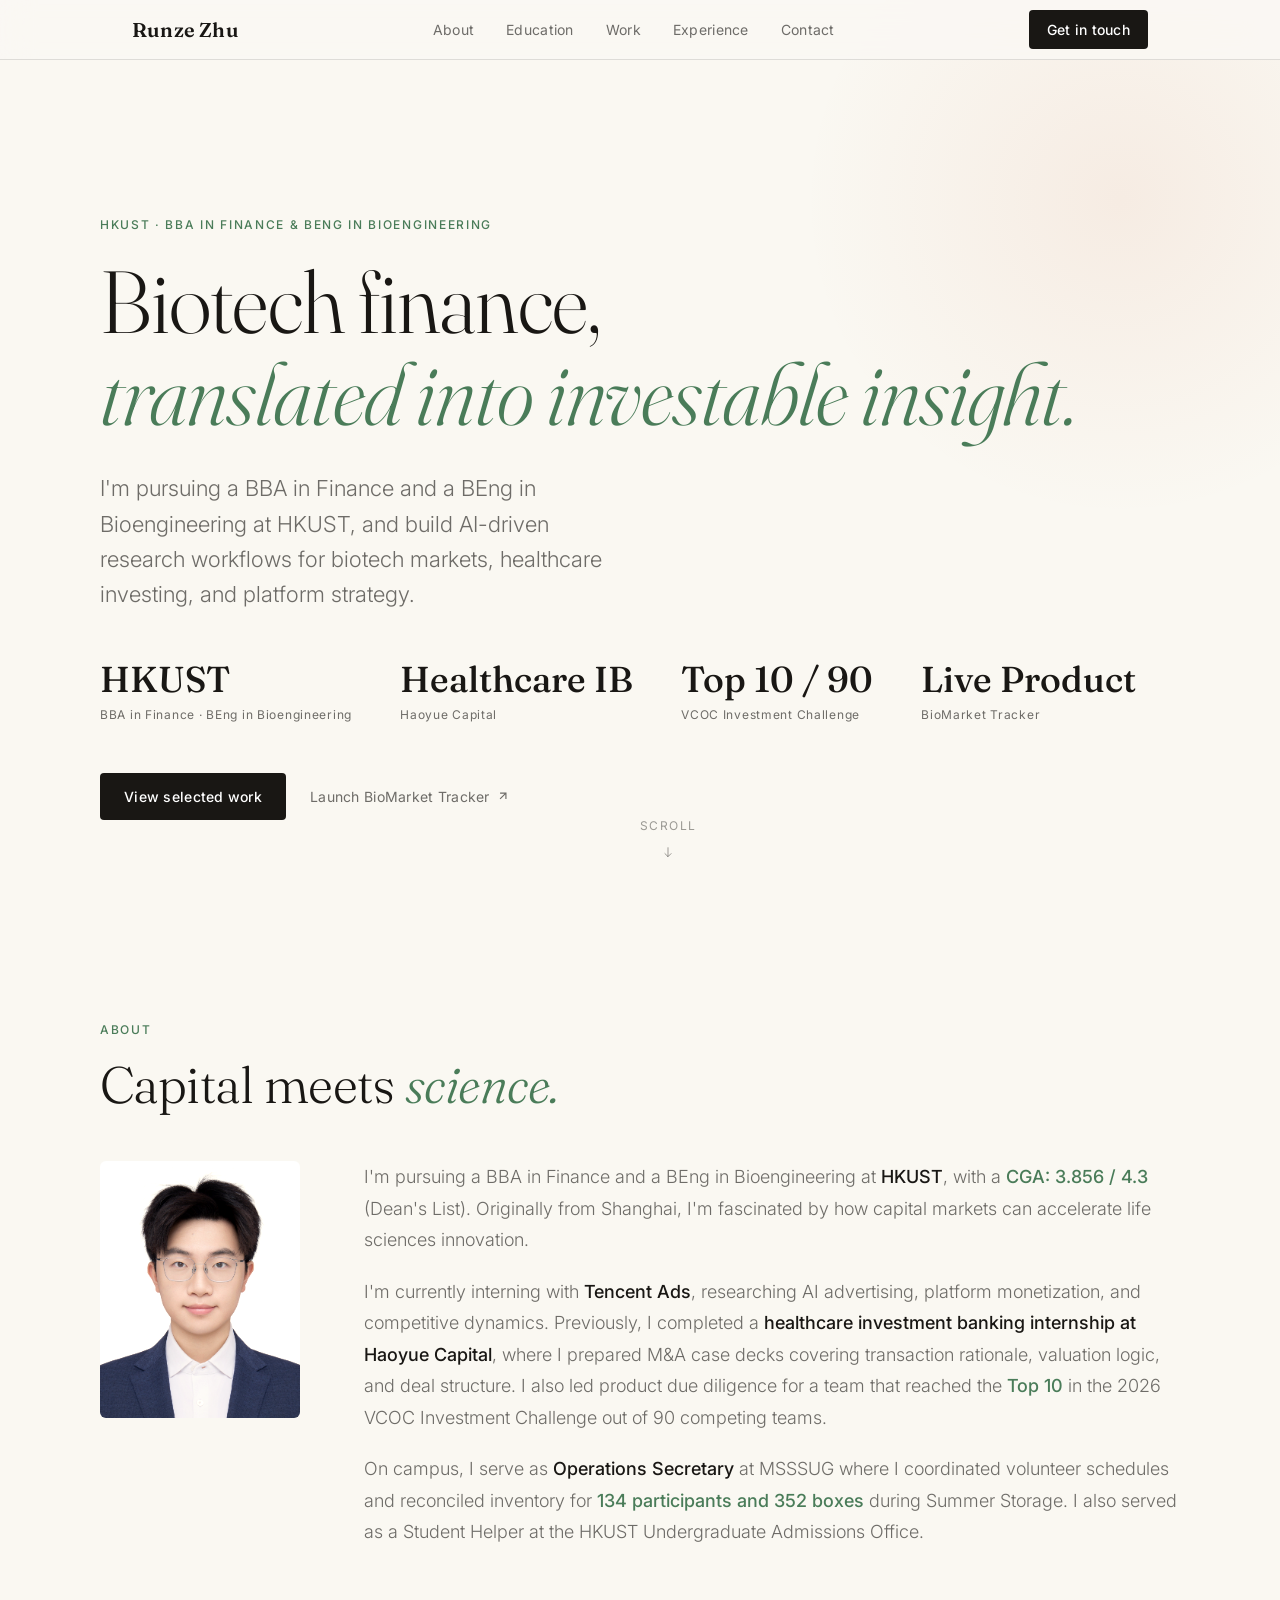
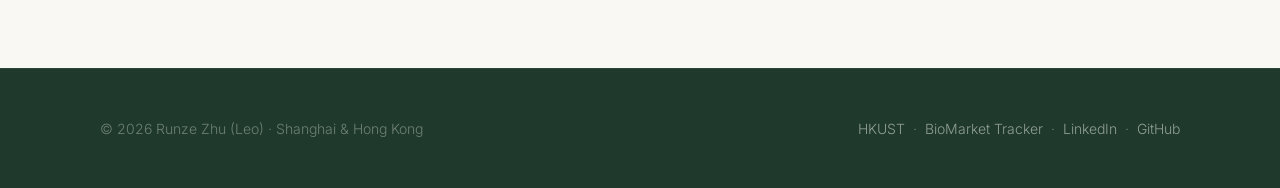
==== commit 35d115b1: "Update personal profile from latest resume" ====
--- a/index.html
+++ b/index.html
@@ -3,14 +3,14 @@
 <head>
 <meta charset="UTF-8">
 <meta name="viewport" content="width=device-width, initial-scale=1.0">
-<meta name="description" content="Runze Zhu is an HKUST BBA in Finance student with an Additional Major in BioEngineering (BIEN), building AI-driven biotech market analytics tools and working across healthcare investment banking, venture research, and platform strategy.">
+<meta name="description" content="Runze Zhu is an HKUST student pursuing a BBA in Finance and a BEng in Bioengineering, building AI-driven biotech market analytics tools and working across healthcare investment banking, venture research, and platform strategy.">
 <meta property="og:title" content="Runze Zhu — Biotech Finance Builder">
 <meta property="og:description" content="Finance, biotechnology, and AI-driven research workflows — from healthcare M&A case decks to BioMarket Tracker.">
 <meta property="og:type" content="website">
 <meta property="og:url" content="https://leozhu6.github.io/">
 <meta name="twitter:card" content="summary_large_image">
 <meta name="twitter:title" content="Runze Zhu — Biotech Finance Builder">
-<meta name="twitter:description" content="HKUST BBA in Finance student with an Additional Major in BioEngineering (BIEN), building at the intersection of biotech finance and AI analytics.">
+<meta name="twitter:description" content="HKUST student pursuing a BBA in Finance and a BEng in Bioengineering, building at the intersection of biotech finance and AI analytics.">
 <title>Runze Zhu — About</title>
 <link rel="preconnect" href="https://fonts.googleapis.com">
 <link rel="preconnect" href="https://fonts.gstatic.com" crossorigin>
@@ -35,19 +35,19 @@
 <!-- Hero -->
 <section class="hero">
   <div class="hero-inner">
-    <p class="hero-label">HKUST Business School · BBA in Finance + BIEN</p>
+    <p class="hero-label">HKUST · BBA in Finance &amp; BEng in Bioengineering</p>
     <h1 class="hero-title">
       Biotech finance,<br>
       <em>translated into investable insight.</em>
     </h1>
     <p class="hero-sub">
-      I'm pursuing a BBA in Finance with an Additional Major in BioEngineering (BIEN) at HKUST, and build AI-driven research workflows
+      I'm pursuing a BBA in Finance and a BEng in Bioengineering at HKUST, and build AI-driven research workflows
       for biotech markets, healthcare investing, and platform strategy.
     </p>
     <div class="hero-stats hero-stats--proof">
       <div class="hero-stat">
-        <span class="hero-stat-val">HKUST BBA</span>
-        <span class="hero-stat-lbl">Finance + Additional Major in BIEN</span>
+        <span class="hero-stat-val">HKUST</span>
+        <span class="hero-stat-lbl">BBA in Finance · BEng in Bioengineering</span>
       </div>
       <div class="hero-stat">
         <span class="hero-stat-val">Healthcare IB</span>
@@ -92,8 +92,8 @@
       </div>
       <div class="about-text">
         <p class="reveal reveal-delay-2">
-          I'm a first-year BBA in Finance student at <span class="hl">HKUST</span>, with an
-          Additional Major in BioEngineering (BIEN) and a <span class="hl-accent">CGA: 3.856 / 4.3</span>
+          I'm pursuing a BBA in Finance and a BEng in Bioengineering at
+          <span class="hl">HKUST</span>, with a <span class="hl-accent">CGA: 3.856 / 4.3</span>
           (Dean's List). Originally from Shanghai, I'm fascinated by how capital
           markets can accelerate life sciences innovation.
         </p>
@@ -108,7 +108,9 @@
         </p>
         <p class="reveal reveal-delay-4">
           On campus, I serve as <span class="hl">Operations Secretary</span> at MSSSUG
-          and work as a Student Helper at the HKUST Undergraduate Admissions Office.
+          where I coordinated volunteer schedules and reconciled inventory for
+          <span class="hl-accent">134 participants and 352 boxes</span> during Summer Storage.
+          I also served as a Student Helper at the HKUST Undergraduate Admissions Office.
         </p>
       </div>
     </div>
